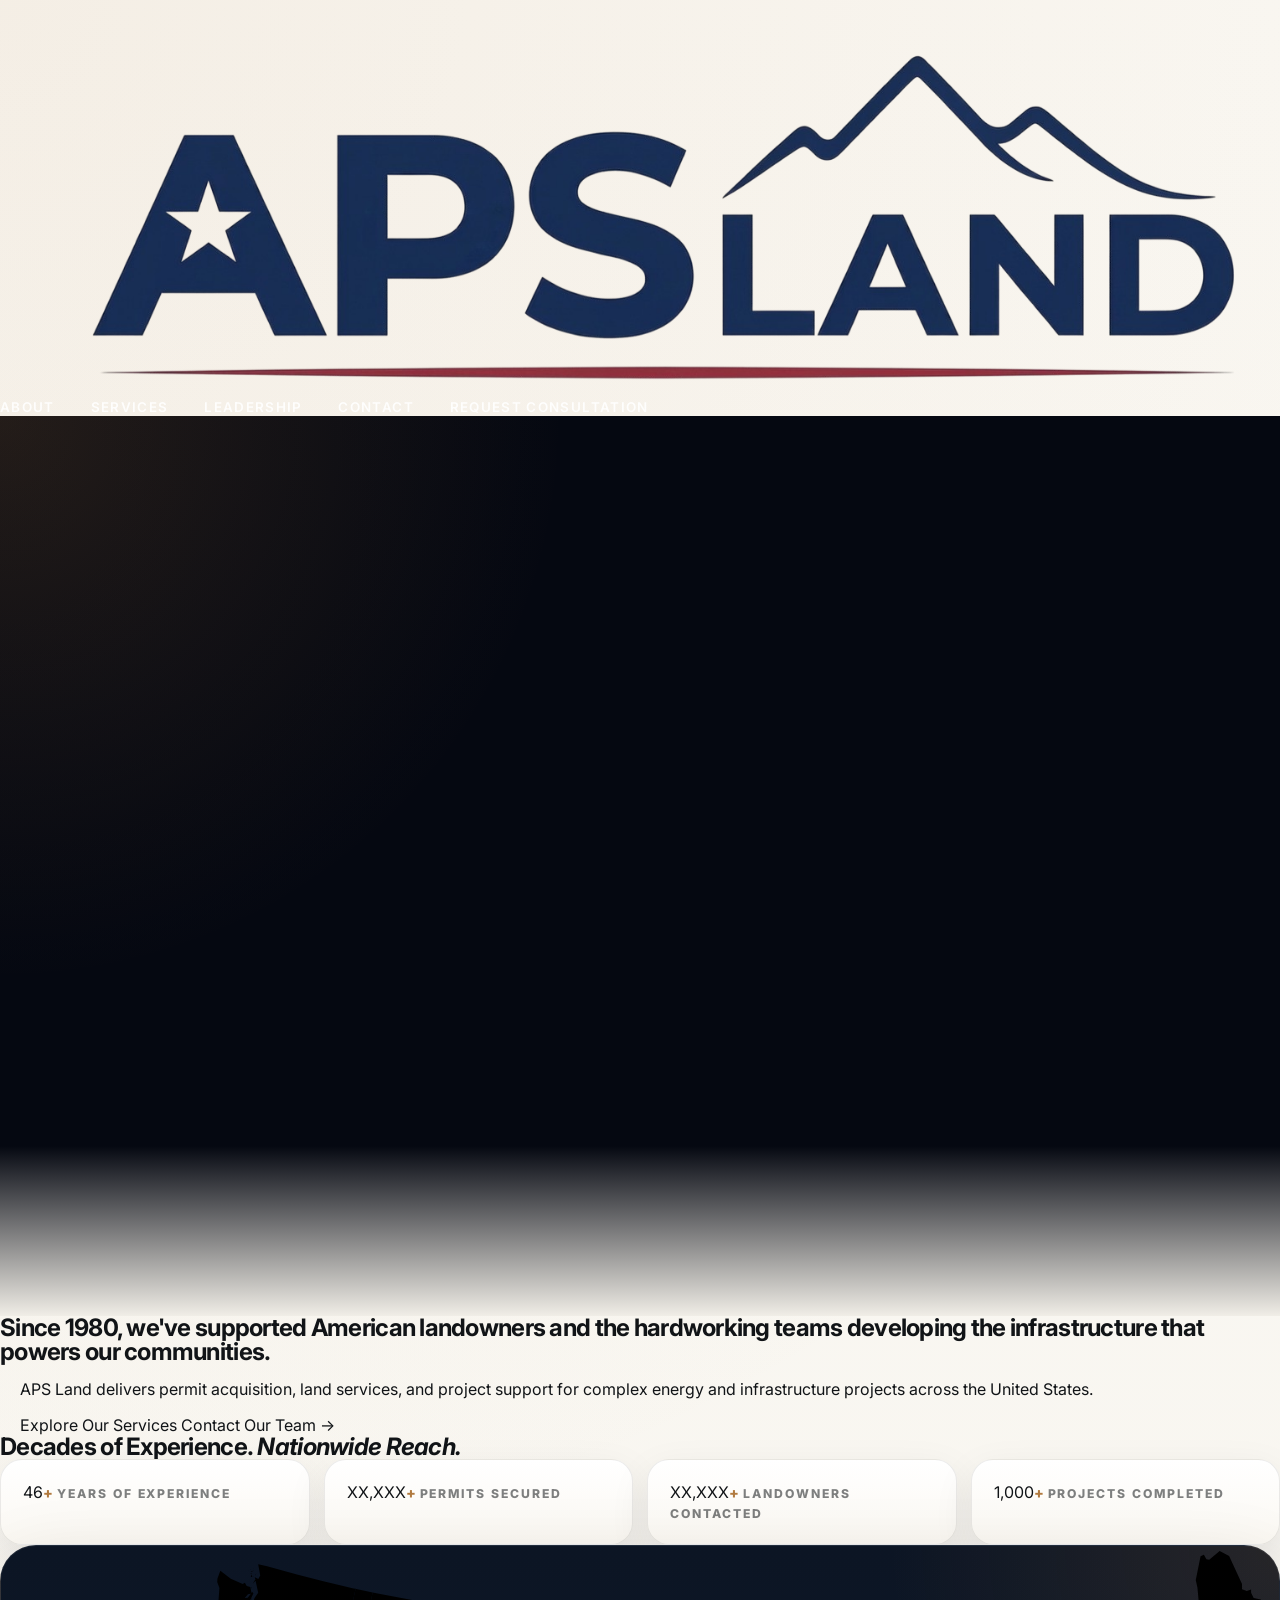
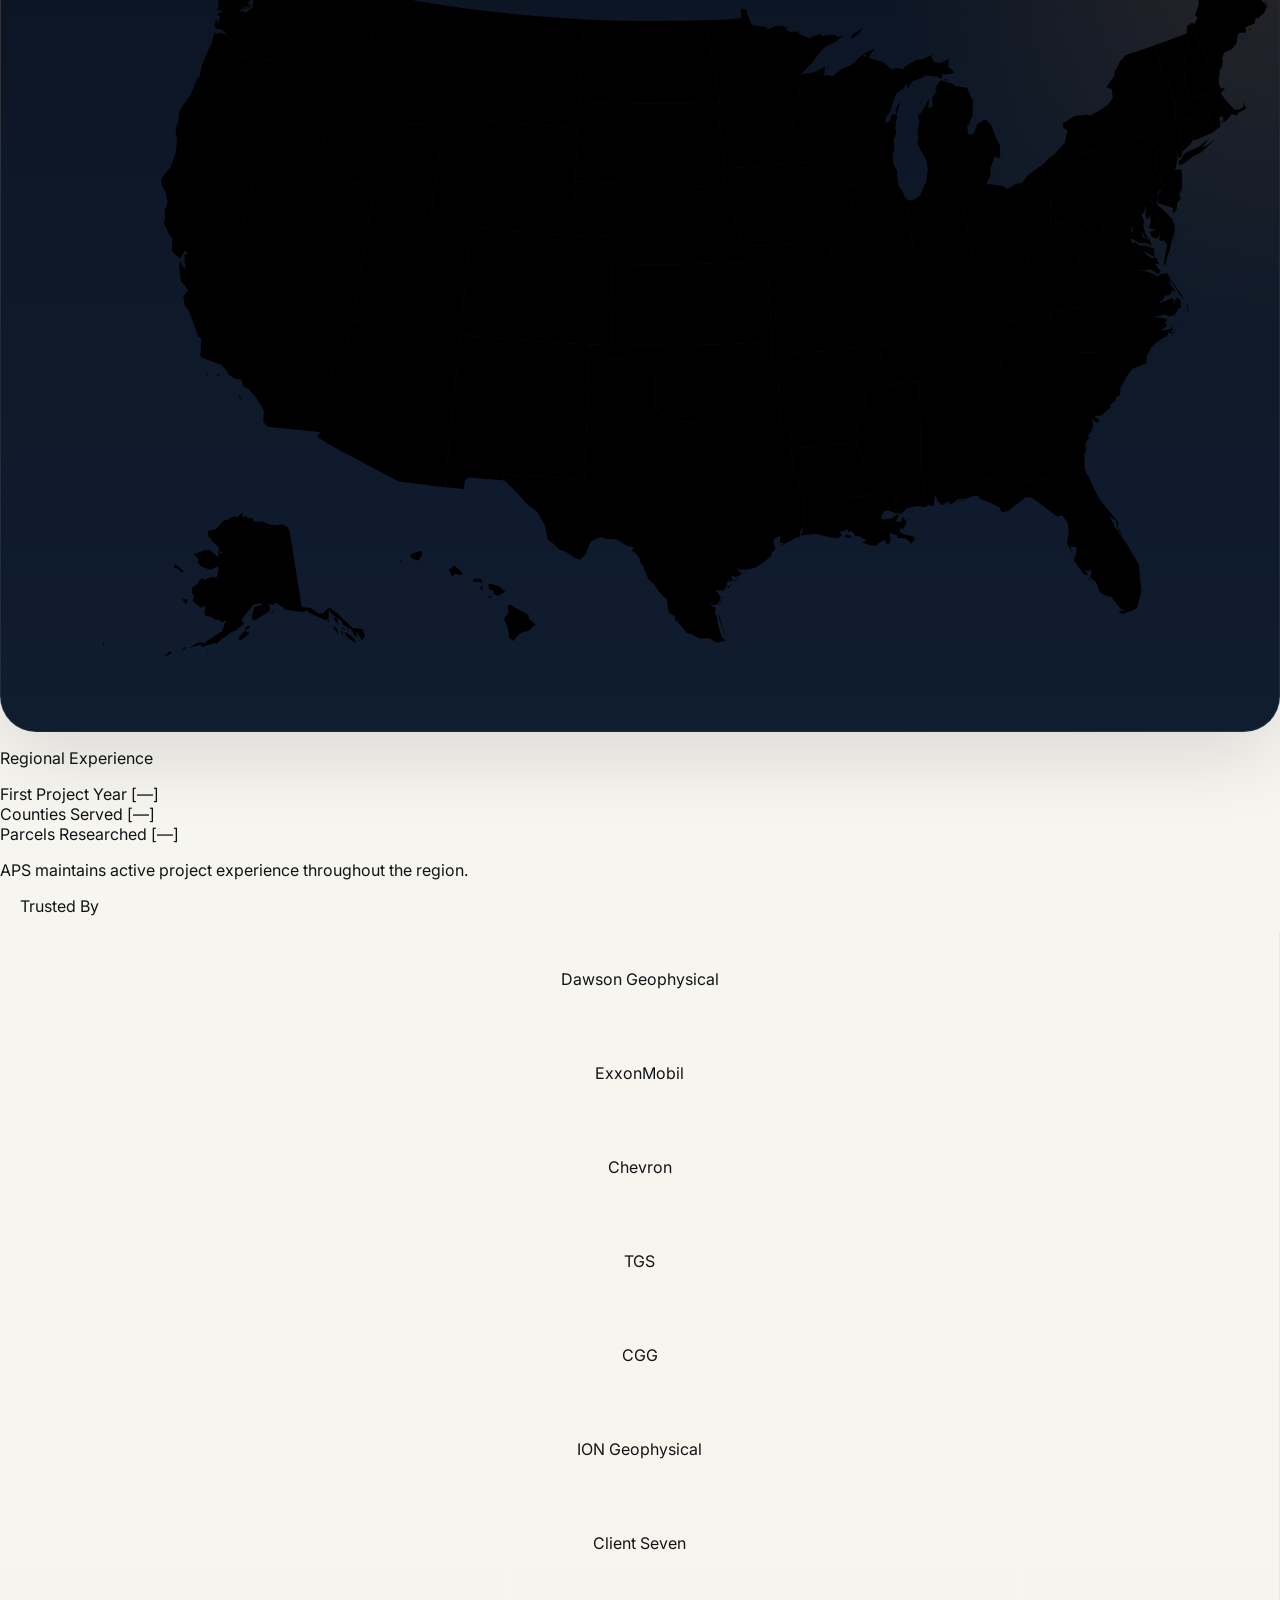
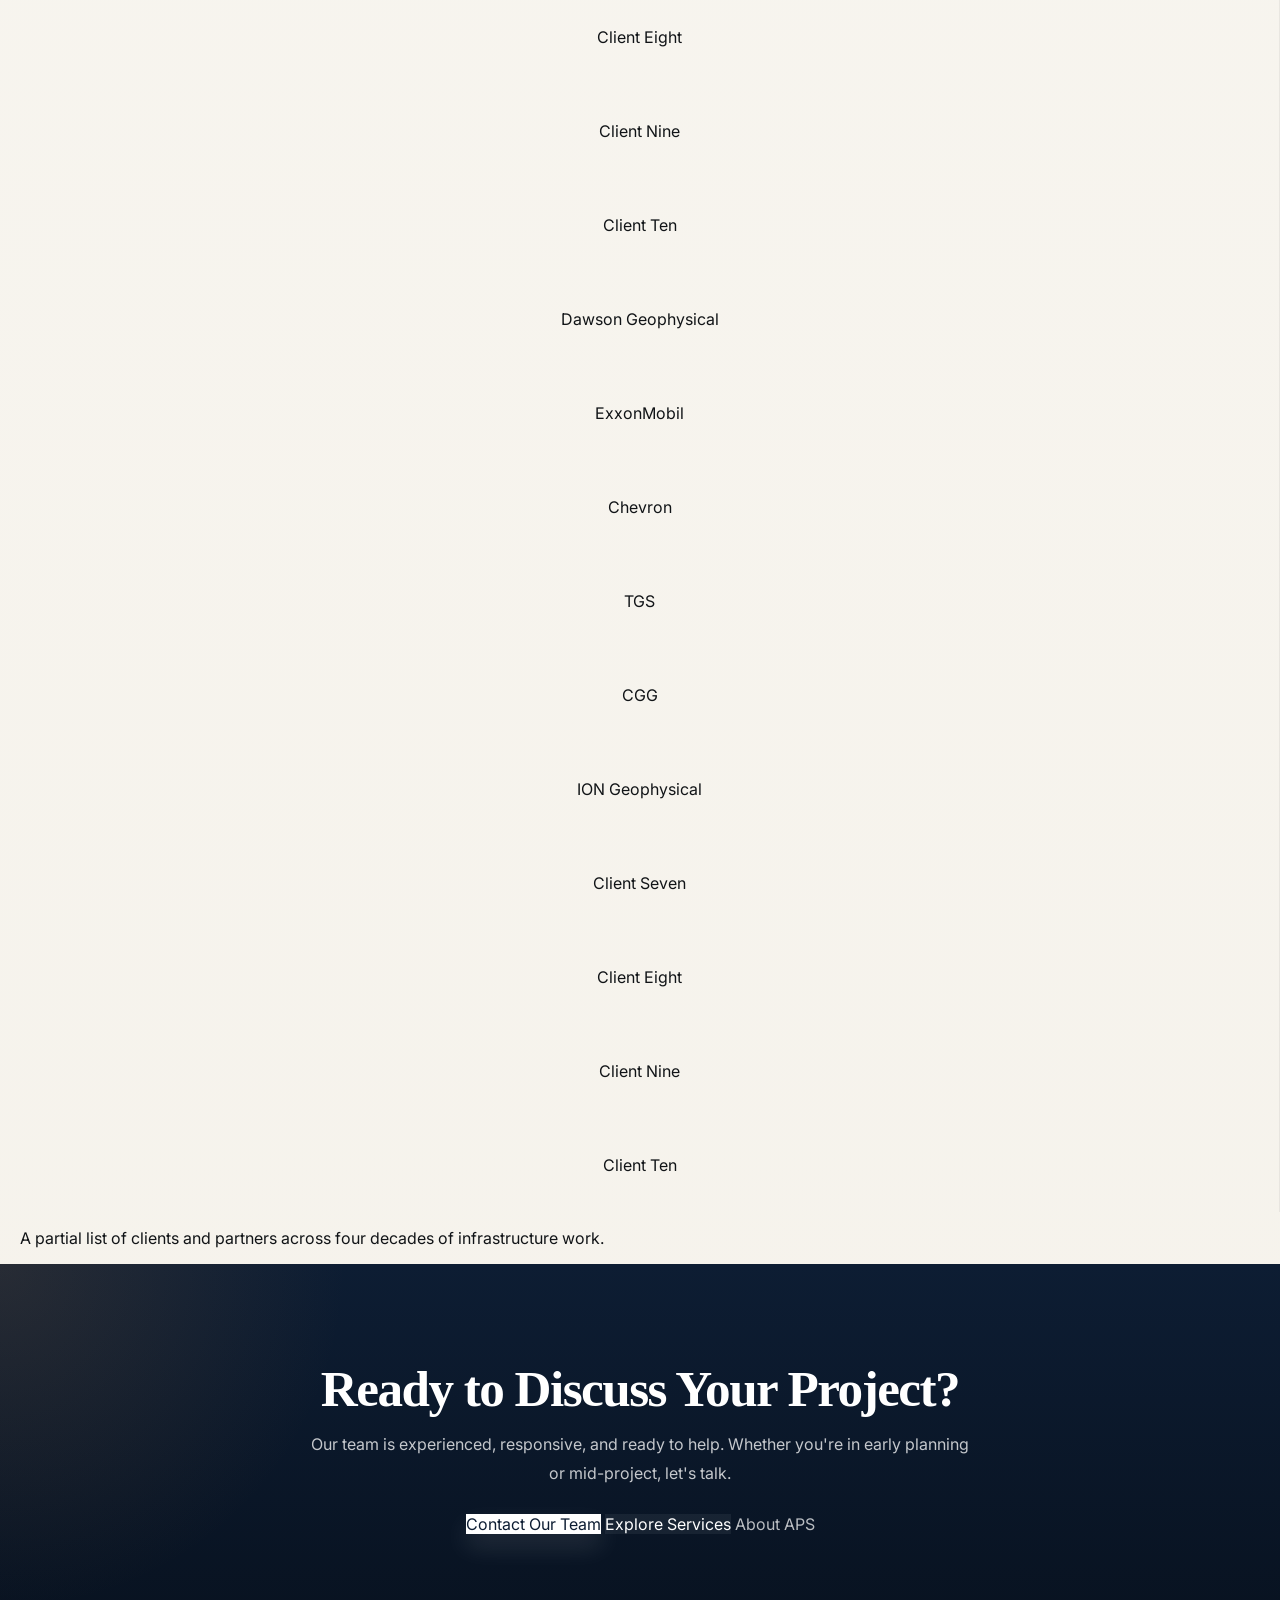
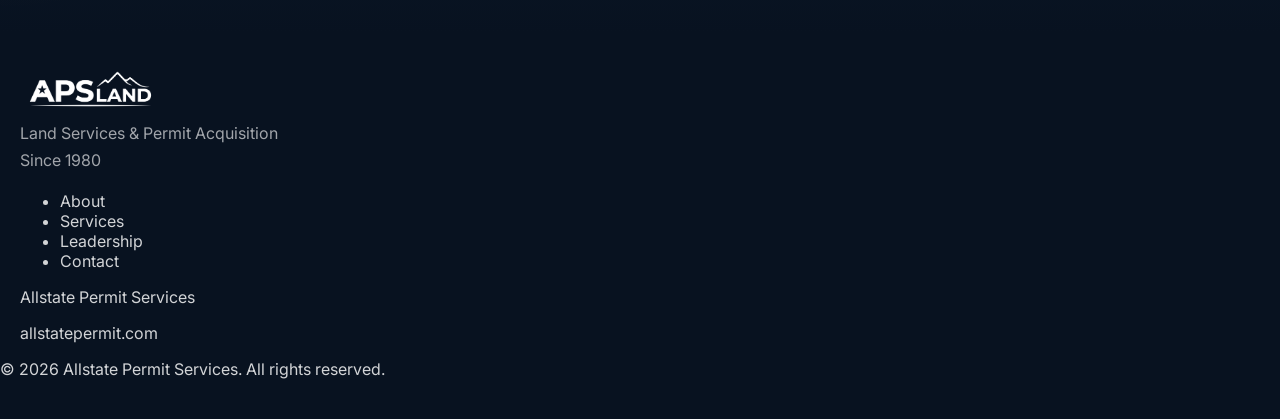
==== index.html @ 089f4cac "Create index.html" ====
<!DOCTYPE html>
<html lang="en">
<head>
  <meta charset="UTF-8" />
  <meta name="viewport" content="width=device-width, initial-scale=1.0" />
  <title>APS Land</title>
  <link rel="stylesheet" href="style.css" />
  <link rel="preconnect" href="https://fonts.googleapis.com" />
  <link rel="preconnect" href="https://fonts.gstatic.com" crossorigin />
  <link href="https://fonts.googleapis.com/css2?family=Inter:wght@300;400;500;600;700&family=Playfair+Display:wght@400;500;600&display=swap" rel="stylesheet" />
</head>
<body>

  <!-- ═══════════════════════════════════════
       NAV
  ════════════════════════════════════════ -->
  <header class="nav-wrap" id="site-nav">
    <nav class="nav-inner">
      <a href="index.html" class="nav-logo" aria-label="APS Home">
        <img src="logo.png" alt="Allstate Permit Services" class="logo-img" />
      </a>

      <ul class="nav-links" id="nav-links">
        <li><a href="about.html">About</a></li>
        <li><a href="services.html">Services</a></li>
        <li><a href="about.html#leadership">Leadership</a></li>
        <li><a href="#contact">Contact</a></li>
        <li class="nav-cta-item">
          <a href="#contact" class="btn-nav-cta">Request Consultation</a>
        </li>
      </ul>

      <button class="nav-toggle" id="nav-toggle" aria-label="Open menu" aria-expanded="false">
        <span></span><span></span><span></span>
      </button>
    </nav>
  </header>

  <!-- ═══════════════════════════════════════
       HERO — static image (swap src for video later)
  ════════════════════════════════════════ -->
  <section class="hero" aria-label="APS introduction">
  <div class="hero-top-fade" aria-hidden="true"></div>
  <div class="hero-bottom-fade" aria-hidden="true"></div>

  <video
    class="hero-video"
    autoplay
    muted
    loop
    playsinline
    preload="auto"
  >
    <source src="assets/hero_video.mp4" type="video/mp4">
  </video>
</section>

  <!-- ═══════════════════════════════════════
       MISSION STATEMENT — opening sentence
  ════════════════════════════════════════ -->
  <section class="mission" aria-labelledby="mission-heading">
  <div class="container-mission">
    <h2 class="mission-statement" id="mission-heading">
      Since 1980, we've supported American landowners and the hardworking teams developing the infrastructure that powers our communities.
    </h2>
  </div>
</section>

<section class="continuation" aria-labelledby="continuation-heading">
  <div class="container">

    <p class="continuation-text continuation-text--lead" id="continuation-heading">
      APS Land delivers permit acquisition, land services, and project support for complex energy and infrastructure projects across the United States.
    </p>

    <div class="services-grid">
      <!-- your 4 service cards exactly as they are now -->
    </div>

    <div class="continuation-actions continuation-actions--below">
      <a href="services.html" class="btn-continuation-primary">Explore Our Services</a>
      <a href="#contact" class="btn-continuation-ghost">Contact Our Team →</a>
    </div>

  </div>
</section>

  <!-- ═══════════════════════════════════════
     STATS + REACH MAP — full-bleed dark section
════════════════════════════════════════ -->
<section class="map-section" aria-label="APS scale and reach">
  <div class="map-section-inner">

    <header class="reach-header reach-header--top" aria-labelledby="reach-heading">
      <h2 class="reach-title" id="reach-heading">
        Decades of Experience.<em> Nationwide Reach.</em>
      </h2>
    </header>

    <div class="stats-row" aria-label="APS by the numbers">
      <div class="stats-grid">
        <div class="stat-card">
          <span class="stat-num">46<span class="stat-plus">+</span></span>
          <span class="stat-label">Years of Experience</span>
        </div>
        <div class="stat-card">
          <span class="stat-num">XX,XXX<span class="stat-plus">+</span></span>
          <span class="stat-label">Permits Secured</span>
        </div>
        <div class="stat-card">
          <span class="stat-num">XX,XXX<span class="stat-plus">+</span></span>
          <span class="stat-label">Landowners Contacted</span>
        </div>
        <div class="stat-card">
          <span class="stat-num">1,000<span class="stat-plus">+</span></span>
          <span class="stat-label">Projects Completed</span>
        </div>
      </div>
    </div>

    <div class="reach-body">
      <div class="map-stage">
        <svg
          id="aps-map"
          xmlns="http://www.w3.org/2000/svg"
          viewBox="30 18 960 590"
          preserveAspectRatio="xMidYMid meet"
          aria-hidden="true"
          >
            <path id="MA" data-name="Massachusetts" d="m 956.31178,153.05085 -0.29118,-0.19412 0,0.29119 0.29118,-0.0971 z m -2.91189,-2.6207 0.67944,-0.29119 0,-0.38825 -0.67944,0.67944 z m 12.03583,-7.57092 -0.0971,-1.35889 -0.19412,-0.7765 0.29119,2.13539 z m -42.41659,-9.9975 -0.67944,0.29119 -5.5326,1.65007 -1.94126,0.67944 -2.23245,0.67944 -0.7765,0.29119 0,0.29119 0.29118,5.04728 0.29119,4.65903 0.29119,4.27078 0.48532,0.29119 1.74714,-0.48532 7.86211,-2.32951 0.19412,0.48531 13.97709,-5.33847 0.0971,0.19413 1.26182,-0.48532 4.4649,-1.74713 4.27078,5.14434 0,0 0.58238,-0.48531 0.29119,-1.45595 -0.0971,2.32952 0,0 0.97063,0 0.29119,1.16475 0.87357,1.65008 0,0 4.56197,-5.5326 3.78546,1.26182 0.87357,-1.94126 6.21204,-3.30015 -2.62071,-5.14435 0.67945,3.30015 -3.20309,2.42658 -3.59133,0.29119 -7.18267,-7.66799 -3.20309,-4.85315 3.20309,-3.39721 -3.30015,-0.19413 -1.35888,-3.20308 -0.0971,-0.19413 -5.53259,6.01791 -12.22996,4.07666 -3.97959,1.26182 0,0 z" />
            <path id="MN" data-name="Minnesota" d="m 558.54712,73.847349 1.94126,6.891482 4.07665,24.848159 1.94126,9.90044 0.58238,8.73568 2.23246,5.24141 0.48531,4.4649 0.38825,1.45595 -0.0971,0.29119 -3.88252,6.40616 2.52364,4.27078 4.85315,34.16622 0.19413,4.4649 4.85315,-0.29119 19.12144,-1.06769 47.75505,-3.97959 4.7561,-0.48532 0,-0.48531 -1.35889,-7.47386 -5.92085,-3.00896 -4.65903,-4.85315 -7.37679,-4.46491 -2.32952,-0.19412 -3.59133,-2.71777 0.97063,-13.39471 -3.39721,-3.10602 1.16476,-5.43554 6.21204,-5.62966 -1.0677,-11.64757 2.23245,-2.52364 0,0 7.57093,-7.95918 8.63861,-11.065195 3.30015,-2.329514 5.82379,-2.814831 6.11497,-4.561967 -4.07665,0.776505 -2.42658,-1.844199 -9.31806,1.261821 -1.45594,-1.747136 -8.34743,3.397209 -6.69736,-2.814831 -1.84419,-2.232452 -5.33848,0.388253 -3.59133,-1.844199 1.16476,-1.358884 -4.56197,-1.455947 -4.07665,0 -6.50323,2.814831 -1.26182,-1.941263 -10.28869,-1.455947 -3.49427,-8.73568 -0.38826,-2.620705 -4.4649,-1.26182 0.38825,7.47386 -11.8417,0.873568 -14.65653,0.582379 -0.97063,0.09706 z" />
            <path id="MT" data-name="Montana" d="m 465.65771,72.973781 -32.12789,-2.135389 -23.39221,-2.232451 -23.29515,-2.717768 -14.46241,-1.941262 -23.10102,-3.591336 -11.55051,-1.941262 -25.81879,-4.950219 -2.71777,-0.582379 -4.17371,19.800877 1.8442,3.591335 1.45595,5.532598 -0.87357,0.776505 1.8442,5.047282 2.52364,2.135389 7.18267,12.035829 0.67944,2.03832 2.91189,-0.19412 -3.39721,15.91835 -1.35888,0.38825 -1.8442,5.33847 9.60925,0.67944 0.77651,4.46491 5.43553,13.29765 0.97063,0.7765 3.78546,7.76505 0.97063,-0.7765 8.05624,-0.0971 10.19163,1.0677 2.52364,-3.30015 3.00896,5.43553 0.58238,0.29119 0.0971,-0.58237 1.35888,-9.51219 33.19559,4.07665 26.49823,2.52364 13.97709,1.16476 24.94522,1.45595 1.26182,0.0971 0.29119,0 0.0971,-1.35888 0.29119,-6.69736 0.38825,-8.83274 0.0971,-2.23246 0.19413,-3.88252 1.55301,-30.47782 1.26182,-23.683401 0.0971,-3.882525 -1.8442,-0.09706 z" />
            <path id="ND" data-name="North Dakota" d="m 556.50879,73.847349 -29.31306,0.582379 -20.48032,-0.09706 -17.56842,-0.388253 -20.57738,-0.776505 -1.0677,-0.09706 -0.0971,3.882525 -1.26182,23.683405 -1.55301,30.47782 -0.19413,3.88252 3.78546,0.19413 42.80484,1.16476 39.50469,-0.29119 16.40367,-0.48532 3.30014,-0.19412 -0.38825,-1.45595 -0.48531,-4.4649 -2.23246,-5.24141 -0.58238,-8.73568 -1.94126,-9.90044 -4.07665,-24.848163 -1.94126,-6.891482 -2.03833,0 z" />
            <path id="HI" data-name="Hawaii" d="m 416.34965,514.99923 -3.00896,-2.23245 -2.6207,0.67944 0.58238,5.43553 -3.59134,4.46491 3.10602,7.08561 0.87357,7.27973 3.59133,2.32951 2.23246,-3.59133 3.97958,-2.91189 4.85316,-1.26183 5.33847,-4.56196 -5.24141,-4.46491 -0.0971,-2.71776 -9.9975,-5.5326 z m -17.66549,-7.86211 -1.45595,-1.26182 -1.35888,1.8442 2.81483,-0.58238 z m -7.27973,-4.17372 0.38825,-3.59133 -1.8442,-0.29119 1.45595,3.88252 z m 6.11497,-5.92085 -1.65007,0.77651 1.16476,3.6884 2.52364,0.19412 0.7765,3.20308 2.71777,1.16476 6.01791,-2.81483 -5.62966,-4.65903 -5.92085,-1.55301 z m -12.42408,-3.97959 -0.87356,2.62071 4.17371,-0.0971 3.88252,0.97063 -2.03832,-3.20309 -5.14435,-0.29119 z m -12.22995,-7.66798 -2.23245,-2.13539 -4.27078,3.30015 2.71777,5.04728 1.94126,-2.03833 5.5326,1.16476 -0.48532,-2.32952 -3.20308,-3.00895 z m -43.48428,-4.27078 0.58238,-1.35888 1.65007,-0.87357 -2.23245,2.23245 z m 15.43304,-8.83274 -6.79442,2.52364 -0.67944,1.8442 2.71777,1.94126 3.78546,0.97063 2.71776,-5.33847 -1.74713,-1.94126 z m -47.07561,-17.85962 0,-0.0971 -0.19413,0 0.19413,0.0971 z m -51.44346,-12.71527 0,0.19413 0.0971,0 -0.0971,-0.19413 z m -26.98355,-4.4649 0.0971,0.0971 0,0 -0.0971,-0.0971 z m -1.06769,-1.94126 0,0 0,0 0,0 z m -0.87357,-0.97063 -0.19412,0 0,0.0971 0.19412,-0.0971 z m 0.67944,0 -0.0971,0 0.0971,0 0,0 z m -0.0971,-0.0971 0,0 0,0.0971 0,-0.0971 z m -30.47782,-25.04228 -0.0971,-0.29119 0,0.0971 0.0971,0.19413 z m -66.48824,-21.25682 -0.29119,0.29118 0.19413,0.0971 0.0971,-0.38825 z m -70.370758,-49.01688 0,0 0,0 0,0 z m 2.426578,0.0971 -0.09706,0 0,0 0.09706,0 z m -0.485316,-0.0971 0,0 0,0 0,0 z m -41.445952,-18.1508 0.291189,-0.0971 0,-0.19412 -0.291189,0.29119 z" />
            <path id="ID" data-name="Idaho" d="m 309.0949,52.881715 -8.63862,-1.747136 -2.81483,-0.679442 -1.26182,-0.291189 -11.25932,50.666952 0.48532,4.17371 -0.38826,4.36784 0.19413,0.97063 0,0.0971 0.0971,1.84419 3.30015,3.59134 -4.75609,11.93876 -10.09457,13.20059 -0.29119,2.42658 2.62071,6.21204 -9.221,38.24287 -0.38825,2.03832 2.71776,0.58238 27.46887,5.43553 10.96813,2.03833 2.81483,0.48532 2.71777,0.48531 13.97709,2.23245 25.04228,3.78546 2.81483,0.38826 0.38825,-3.20309 0.87357,-6.3091 3.30015,-25.23641 1.74714,-12.52114 0.38825,-3.20309 -0.58238,-0.29119 -3.00896,-5.43553 -2.52364,3.30015 -10.19163,-1.0677 -8.05624,0.0971 -0.97063,0.7765 -3.78546,-7.76505 -0.97063,-0.7765 -5.43553,-13.29765 -0.77651,-4.46491 -9.60925,-0.67944 1.8442,-5.33847 1.35888,-0.38825 3.39721,-15.91835 -2.91189,0.19412 -0.67944,-2.03832 -7.18267,-12.035829 -2.52364,-2.135389 -1.8442,-5.047282 0.87357,-0.776505 -1.45595,-5.532598 -1.8442,-3.591335 4.17371,-19.800877 -0.0971,0 z" />
            <path id="WA" data-name="Washington" d="m 192.13384,77.050432 0.0971,-1.650073 -0.19412,0.09706 0.0971,1.55301 z m 20.67445,-8.832744 0.58237,-0.970631 -0.67944,-0.09706 0.0971,1.067694 z m -1.8442,-1.747136 0.58237,-1.941262 -0.58237,-0.194127 0,2.135389 z m 7.0856,-2.814831 -0.0971,-1.941262 -1.65007,2.523641 1.74713,-0.582379 z m 0.19413,-4.076651 0.29119,-1.941262 -0.19413,-0.485316 -0.0971,2.426578 z m 0.29119,-9.512185 -0.0971,-1.067695 -0.38826,-0.09706 0.48532,1.164758 z m 3.10602,-6.406166 -0.87357,-0.09706 -1.74713,2.717767 2.6207,-2.620704 z m -2.42658,-2.620705 0.48532,-0.388252 0.0971,-0.291189 -0.58238,0.679441 z m -0.48531,0.29119 -0.29119,-1.941263 -0.87357,1.650073 1.16476,0.29119 z m -0.48532,-2.717768 -0.87357,-0.388252 0.67944,0.970631 0.19413,-0.582379 z m 2.91189,1.650074 0,-1.261821 -0.29119,0.485316 0.29119,0.776505 z m 0.87357,-1.261821 -0.38825,-0.291189 -0.0971,0 0.48531,0.291189 z m -5.5326,-2.135389 -0.48531,-0.388252 -0.19413,-0.09706 0.67944,0.485315 z m 3.59134,-0.388252 -2.6207,0.679442 0.67944,0.194126 1.94126,-0.873568 z m -2.13539,-0.194126 -0.48531,-0.582379 -0.0971,0.09706 0.58238,0.485316 z m 2.03833,-1.164758 -0.38826,0 0.48532,0.194126 -0.0971,-0.194126 z m -19.02438,49.793381 3.49428,3.785461 -0.58238,7.279734 0.67944,1.8442 5.24141,2.81483 14.75359,1.35888 0.58238,1.74714 6.98855,0.0971 6.60029,0.87357 10.774,-1.16476 5.33848,0.87357 1.45594,-0.67944 27.27474,6.21204 1.8442,0.38825 -0.19413,-0.97063 0.38826,-4.36784 -0.48532,-4.17371 11.25932,-50.666952 -1.55301,-0.29119 -22.71277,-5.338471 -19.80087,-5.047282 -22.42159,-6.21204 -6.69735,-1.650073 1.55301,8.444491 -1.45595,2.717768 -2.6207,-1.358884 2.52364,11.744637 -2.71777,3.882525 -1.26182,3.591336 0,3.688398 -5.72672,3.979588 -2.42658,-1.55301 -2.32952,1.164758 4.27078,-5.532598 -1.06769,3.785462 2.42658,-2.620705 1.94126,0.388253 -0.58238,-4.853156 1.26182,0.194126 2.6207,-5.823787 -0.87356,-0.873568 -3.39721,4.36784 -2.23246,0.09706 2.42658,-2.717767 2.71777,-0.679442 -0.97063,-4.950219 -2.71777,-0.679442 -1.35888,-2.329515 -1.65008,0.873568 -8.9298,-3.882524 -7.86211,-6.114977 -2.13539,5.92085 -0.19413,2.523641 1.65007,4.464904 -1.06769,14.462405 -0.77651,2.232452 4.36784,0.388252 -4.36784,3.10602 2.32952,1.164757 -1.8442,6.21204 -0.87357,-4.853156 -1.65007,5.629661 2.23245,2.717767 2.42658,-0.194126 2.91189,1.747136 1.45595,2.814831 1.74713,0 0,0 z" />
            <path id="AZ" data-name="Arizona" d="m 372.18593,309.90486 -32.71027,-4.07665 -17.56843,-2.52365 -25.04228,-3.97958 -2.52364,-0.38826 0,0.19413 -4.27078,18.83025 -2.23245,-0.0971 -3.39721,-3.00895 -4.27078,3.59133 -0.0971,15.43304 -1.55301,3.30014 0,0.29119 0,0.0971 -0.19413,2.42657 3.39721,9.12394 3.00896,4.07665 -5.43554,3.20308 -2.13539,3.97959 -3.49427,8.54155 -1.74713,0.38826 -0.0971,7.0856 3.00896,2.23246 -1.55301,4.27077 -3.49427,0.19413 0,0 -2.03833,3.78546 6.98855,4.36784 13.20058,7.3768 40.76651,21.64507 34.55447,4.27078 0.38825,0 2.71777,-28.63362 0.67944,-7.08561 7.27974,-75.12685 0.38825,-3.49427 -2.52364,-0.29119 z" />
            <path id="CA" data-name="California" d="m 206.01387,363.77489 0.38825,2.13539 0,0.38825 -0.38825,-2.52364 z m -14.26828,-8.34743 0.67944,1.45595 0.38825,-0.0971 -1.06769,-1.35888 z m 16.98604,-0.29119 0.29119,2.52364 1.74714,1.26182 -2.03833,-3.78546 z m -11.74463,-13.78296 -1.0677,-0.29119 0.87357,0.38825 0.19413,-0.0971 z m -10.77401,-2.9119 -2.6207,1.55301 0.67944,0.67945 1.94126,-2.23246 z m -5.04728,-1.8442 -0.19413,0.77651 0.87357,0.19413 -0.67944,-0.97064 z m 8.54155,1.94127 4.27078,2.42658 0.77651,-0.67945 -5.04729,-1.74713 z m -33.09852,-85.51261 -0.0971,0.0971 0.0971,-0.0971 0,0 z m 10.38575,0.48531 -0.0971,-0.29119 0,0.38826 0.0971,-0.0971 z m 56.00542,-73.6709 -3.78546,-0.97064 -41.54301,-11.45344 -15.43304,-4.65903 0,0.38825 -0.87357,9.60925 -4.07665,11.35638 -6.79442,8.44449 -0.19412,4.27078 3.30014,5.92085 1.65008,7.76505 -2.32952,6.3091 0.38825,6.30911 -1.16475,2.6207 3.97958,8.63862 2.52364,3.30015 -0.19412,9.41512 6.01791,5.72672 3.49427,-5.82378 3.78547,3.00895 1.45594,-1.35888 -5.24141,0.97063 -0.0971,4.95022 1.0677,6.21204 -2.9119,-2.81483 -1.65007,-3.78546 -0.48532,5.2414 1.35889,10.38576 5.43553,6.69735 -3.59133,4.65903 0.58237,5.92085 3.88253,6.01792 6.79442,18.63612 2.13539,1.16475 -0.67945,12.9094 1.0677,1.55301 14.55947,5.24141 4.4649,4.75609 1.55301,3.10602 4.27078,2.42658 4.65903,0.87357 1.94126,5.33847 3.88252,1.8442 5.82379,6.89148 5.43554,9.02687 -0.38826,8.34743 3.00896,3.97958 39.69882,3.88253 0,0 3.49427,-0.19413 1.55301,-4.27077 -3.00896,-2.23246 0.0971,-7.0856 1.74713,-0.38826 3.49427,-8.54155 2.13539,-3.97959 5.43554,-3.20308 -3.00896,-4.07665 -3.39721,-9.12394 0.19413,-2.42657 0,-0.0971 -2.52364,-3.39721 -7.76505,-10.38575 -15.04479,-21.15976 -20.96563,-30.08957 -11.8417,-16.40366 -11.45345,-16.50074 13.20058,-56.00542 0.87357,-3.68839 z" />
            <path id="CO" data-name="Colorado" d="m 489.6323,255.54951 0.38826,-19.02437 -4.65903,-0.19413 -23.6834,-0.87357 -2.32952,-0.0971 -1.94126,-0.0971 -28.82775,-1.8442 -19.2185,-1.55301 -23.97459,-2.32952 -2.32951,-0.29119 -0.29119,2.52365 -5.24141,50.56988 -1.8442,17.66549 -0.7765,7.66799 -0.19413,2.52364 3.00896,0.29119 48.91981,4.27077 21.54801,1.35889 21.45095,0.97063 3.10602,0.0971 1.94126,0.0971 4.07665,0.0971 1.94127,0.0971 6.11497,0.19413 1.55301,0 0,-1.94127 1.0677,-51.34639 0.0971,-5.72672 0,-1.8442 0.0971,-1.26182 z" />
            <path id="NV" data-name="Nevada" d="m 294.82662,295.8307 10.09457,-62.79983 5.14434,-31.44846 0.58238,-3.10601 -2.81483,-0.48532 -10.96813,-2.03833 -27.46887,-5.43553 -2.71776,-0.58238 -2.71777,-0.58238 -13.6859,-3.00895 -24.55697,-5.82379 -2.71777,-0.67944 -0.87357,3.68839 -13.20058,56.00542 11.45345,16.50074 11.8417,16.40366 20.96563,30.08957 15.04479,21.15976 7.76505,10.38575 2.52364,3.39721 0,-0.29119 1.55301,-3.30014 0.0971,-15.43304 4.27078,-3.59133 3.39721,3.00895 2.23245,0.0971 4.27078,-18.83025 0,-0.19413 0.48531,-3.10602 z" />
            <path id="NM" data-name="New Mexico" d="m 472.45213,324.75551 0.0971,-2.52364 0.0971,-2.52364 0.0971,-2.52364 -3.10602,-0.0971 -21.45095,-0.97063 -21.54801,-1.35889 -48.91981,-4.27077 -3.00896,-0.29119 -0.38825,3.49427 -7.27974,75.12685 -0.67944,7.08561 -2.71777,28.63362 0.38826,0.0971 13.39471,1.26183 1.26182,-6.79442 2.42658,-1.94127 27.17767,2.42658 0.19413,0 -2.42658,-4.75609 12.32701,0.87357 30.76901,1.74713 19.2185,0.87357 3.30015,-91.0452 0.67944,0.0971 0.0971,-2.62071 z" />
            <path id="OR" data-name="Oregon" d="m 162.2384,162.75717 15.43304,4.65903 41.54301,11.45344 3.78546,0.97064 2.71777,0.67944 24.55697,5.82379 13.6859,3.00895 2.71777,0.58238 0.38825,-2.03832 9.221,-38.24287 -2.62071,-6.21204 0.29119,-2.42658 10.09457,-13.20059 4.75609,-11.93876 -3.30015,-3.59134 -0.0971,-1.84419 0,-0.0971 -1.8442,-0.38825 -27.27474,-6.21204 -1.45594,0.67944 -5.33848,-0.87357 -10.774,1.16476 -6.60029,-0.87357 -6.98855,-0.0971 -0.58238,-1.74714 -14.75359,-1.35888 -5.24141,-2.81483 -0.67944,-1.8442 0.58238,-7.279734 -3.49428,-3.785461 -0.29118,0.09706 -0.67945,0.485315 -4.85315,-2.523641 -2.9119,0.873568 -1.94126,-0.970631 -2.03832,8.347429 -1.35889,2.329514 -6.01791,14.656531 -1.74714,8.05624 -1.06769,0.0971 -5.62966,13.39471 -3.78546,5.72672 -1.35889,0.97063 -3.49427,6.79442 -0.67944,7.18267 -2.13539,6.40617 1.26182,5.82378 0,0.0971 z m 35.5251,-79.688825 -0.29119,-0.873568 -0.0971,0.679442 0.38825,0.194126 z" />
            <path id="UT" data-name="Utah" d="m 352.38505,204.97962 -25.04228,-3.78546 -13.97709,-2.23245 -2.71777,-0.48531 -0.58238,3.10601 -5.14434,31.44846 -10.09457,62.79983 -0.48531,3.10602 2.52364,0.38826 25.04228,3.97958 17.56843,2.52365 32.71027,4.07665 2.52364,0.29119 0.19413,-2.52364 0.7765,-7.66799 1.8442,-17.66549 5.24141,-50.56988 0.29119,-2.52365 -1.94126,-0.19412 -24.7511,-3.00896 -3.78546,-0.48531 2.42658,-18.92731 0.19412,-1.26182 -2.81483,-0.38826 z" />
            <path id="WY" data-name="Wyoming" d="m 461.38694,192.16729 0.7765,-15.14184 0.97063,-20.38326 0.0971,-2.52364 -1.26182,-0.0971 -24.94522,-1.45595 -13.97709,-1.16476 -26.49823,-2.52364 -33.19559,-4.07665 -1.35888,9.51219 -0.0971,0.58237 -0.38825,3.20309 -1.74714,12.52114 -3.30015,25.23641 -0.87357,6.3091 -0.38825,3.20309 -0.19412,1.26182 -2.42658,18.92731 3.78546,0.48531 24.7511,3.00896 1.94126,0.19412 2.32951,0.29119 23.97459,2.32952 19.2185,1.55301 28.82775,1.8442 1.94126,0.0971 0.0971,-2.52364 0.48532,-10.19163 0.87357,-17.76255 0.38825,-7.57092 0.0971,-2.52364 0.0971,-2.62071 z" />
            <path id="AR" data-name="Arkansas" d="m 690.4559,328.05566 -10.48282,1.55301 4.27078,-6.79442 -1.8442,-3.78546 -36.98105,3.59134 -31.25432,2.52364 -4.56197,0.29119 0.58238,2.71776 3.78546,19.60675 0.0971,4.36784 1.0677,26.40117 0.0971,4.36784 0.29119,0.0971 1.45595,1.55301 5.82378,-0.19413 0.58238,8.54155 0.19413,2.42658 3.00896,-0.29119 9.22099,-0.67944 36.5928,-3.39721 0.19412,0 -0.0971,-2.13539 0.97063,-0.67944 -1.74713,-3.30014 3.6884,-15.5301 -1.45595,-1.74714 5.5326,-6.11498 -0.38826,-5.2414 4.07665,-6.79442 0,-0.0971 -0.19412,-0.19412 3.49427,-3.20309 -0.97063,-3.88252 2.71777,-4.27078 -0.58238,-3.97959 2.91189,-5.62966 0,-0.0971 -0.0971,0 z" />
            <path id="IA" data-name="Iowa" d="m 661.53109,197.69989 -5.33847,-2.81483 -2.9119,-3.97959 -0.97063,-5.72672 0.77651,-2.62071 -2.81483,-3.39721 0,0 -4.7561,0.48532 -47.75505,3.97959 -19.12144,1.06769 -4.85315,0.29119 -2.03833,0.0971 1.65008,10.77401 -1.35889,5.14435 2.13539,3.20308 0,0.67944 0.67944,0.0971 3.10602,9.12394 3.00896,4.75609 0.19413,5.43554 3.30014,4.56196 -0.58238,1.94126 3.00896,12.22996 0,0.29119 0,0 19.89794,-0.58238 21.25682,-1.8442 20.86857,-2.62071 4.7561,4.17372 0.19412,0.19412 0.87357,-0.38825 -0.67944,-3.78546 3.59133,-2.23245 1.45595,-9.90044 -1.45595,-0.67944 0.87357,-5.04728 4.36784,-0.87357 4.85316,-3.49427 2.13539,-6.11498 0.0971,-3.10602 -3.88252,-3.6884 -1.16476,-2.32951 -3.6884,-2.32952 0.19413,-0.48531 0.0971,-0.48532 z" />
            <path id="KS" data-name="Kansas" d="m 608.92288,312.71969 -2.42658,-41.0577 -4.36784,-2.52364 -0.38825,-1.94127 -3.49428,-3.10602 3.39721,-4.17371 -1.35888,-2.42658 -2.52364,0.0971 -2.32952,-1.65008 -0.97063,-0.7765 -3.30014,0.19412 -35.81629,1.35889 -16.40367,0.38825 -32.61321,0 -13.10352,-0.19413 -3.6884,-0.0971 0,1.8442 -0.0971,5.72672 -1.0677,51.34639 0,1.94127 4.17372,0.0971 22.51864,0.29119 52.70528,-0.77651 37.56342,-1.74713 3.6884,-0.29119 -0.0971,-2.52364 z" />
            <path id="MO" data-name="Missouri" d="m 653.66898,242.44599 -4.7561,-4.17372 -20.86857,2.62071 -21.25682,1.8442 -19.89794,0.58238 0,0 -0.0971,0.58238 2.42657,4.65903 2.23246,1.553 2.6207,4.65903 0.38825,0.38826 0.97063,0.7765 2.32952,1.65008 2.52364,-0.0971 1.35888,2.42658 -3.39721,4.17371 3.49428,3.10602 0.38825,1.94127 4.36784,2.52364 2.42658,41.0577 0.0971,2.52364 0.19413,2.52364 0.0971,2.52364 0.19413,2.6207 0.0971,2.52365 4.56197,-0.29119 31.25432,-2.52364 36.98105,-3.59134 1.8442,3.78546 -4.27078,6.79442 10.48282,-1.55301 0.0971,0 0,-0.7765 0.19413,-4.46491 1.94126,-2.42658 -0.58238,-2.71776 -0.0971,-0.0971 -0.0971,-0.0971 0.38825,-1.26182 0.58238,0.19413 0.29119,0.7765 -0.0971,0.29119 0,0.0971 0,0.77651 0.38826,0.0971 0.7765,-0.97063 0,-0.0971 0.0971,-0.29119 2.52364,-1.55301 0.38826,-0.19413 0.87357,-7.95917 -0.19413,-0.38826 -0.29119,-0.0971 -6.89148,-5.62966 1.06769,-2.03833 -1.94126,-5.53259 -3.49427,-2.71777 -6.60029,-2.9119 -4.17372,-3.3972 0.48532,-6.98855 1.26182,-6.50323 -6.98855,0.38825 -2.13539,-2.23245 -0.97063,-4.4649 -11.06519,-9.31806 -3.10602,-8.63862 0.7765,-4.27078 0,0 -0.19412,-0.19412 z" />
            <path id="NE" data-name="Nebraska" d="m 572.33008,204.68843 -3.00895,-3.00895 -10.57988,-3.10602 -3.39721,-0.0971 -5.14435,1.45594 -6.11498,-3.88252 -19.12143,0.19412 -27.85712,-0.29119 -32.90439,-1.06769 -2.9119,-0.0971 -0.0971,2.52364 -0.38825,7.57092 -0.87357,17.76255 -0.48532,10.19163 -0.0971,2.52364 2.32952,0.0971 23.6834,0.87357 4.65903,0.19413 -0.38826,19.02437 -0.0971,1.26182 3.6884,0.0971 13.10352,0.19413 32.61321,0 16.40367,-0.38825 35.81629,-1.35889 3.30014,-0.19412 -0.38825,-0.38826 -2.6207,-4.65903 -2.23246,-1.553 -2.42657,-4.65903 0.0971,-0.58238 0,-0.29119 -3.00896,-12.22996 0.58238,-1.94126 -3.30014,-4.56196 -0.19413,-5.43554 -3.00896,-4.75609 -3.10602,-9.12394 -0.67944,-0.0971 -1.8442,-0.19413 z" />
            <path id="OK" data-name="Oklahoma" d="m 609.50526,322.91131 -0.19413,-2.6207 -0.0971,-2.52364 -0.19413,-2.52364 -3.6884,0.29119 -37.56342,1.74713 -52.70528,0.77651 -22.51864,-0.29119 -4.17372,-0.0971 -1.55301,0 -6.11497,-0.19413 -1.94127,-0.0971 -4.07665,-0.0971 -1.94126,-0.0971 -0.0971,2.52364 -0.0971,2.52364 -0.0971,2.52364 -0.0971,2.62071 0.58238,0 23.48927,0.58238 24.84816,0.29119 0.29119,33.19558 1.74714,5.82379 3.88252,3.6884 4.17372,0.19413 0.87356,-1.74714 5.72673,5.24141 7.47386,0.7765 1.35888,1.55301 2.71777,-1.26182 6.79442,3.20309 0,1.84419 2.52364,-0.0971 2.6207,-2.23245 4.85316,3.10602 4.56197,1.65007 3.10601,-4.27077 9.90044,4.65902 3.6884,-3.00895 3.00896,-1.16476 2.42658,0.58238 9.12393,-2.6207 4.85316,2.03832 4.36784,2.81483 3.78546,0.67944 0.0971,0 -0.0971,-4.36784 -1.0677,-26.40117 -0.0971,-4.36784 -3.78546,-19.60675 -0.58238,-2.71776 -0.0971,-2.52365 z" />
            <path id="SD" data-name="South Dakota" d="m 566.89455,135.57949 -16.40367,0.48532 -39.50469,0.29119 -42.80484,-1.16476 -3.78546,-0.19413 -0.0971,2.23246 -0.38825,8.83274 -0.29119,6.69736 -0.0971,1.35888 -0.29119,0 -0.0971,2.52364 -0.97063,20.38326 -0.7765,15.14184 -0.0971,2.62071 2.9119,0.0971 32.90439,1.06769 27.85712,0.29119 19.12143,-0.19412 6.11498,3.88252 5.14435,-1.45594 3.39721,0.0971 10.57988,3.10602 3.00895,3.00895 1.8442,0.19413 0,-0.67944 -2.13539,-3.20308 1.35889,-5.14435 -1.65008,-10.77401 2.03833,-0.0971 -0.19413,-4.4649 -4.85315,-34.16622 -2.52364,-4.27078 3.88252,-6.40616 0.0971,-0.29119 -3.30014,0.19412 z" />
            <path id="LA" data-name="Louisiana" d="m 688.99995,469.2825 -1.26182,0.29119 -0.58238,0.58238 1.8442,-0.87357 z m 4.07665,0 -0.67944,-0.29119 -0.19412,0.29119 0.87356,0 z m 2.32952,-0.77651 -0.67944,0 -0.38826,0.48532 1.0677,-0.48532 z m -1.16476,-0.67944 -0.19413,-0.29119 -0.0971,0.29119 0.29119,0 z m 7.76505,-5.14434 -0.29119,0.19412 0.48532,0 -0.19413,-0.19412 z m 13.58884,-5.72673 0.58238,-0.7765 -0.67945,0.87357 0.0971,-0.0971 z m 1.94126,-2.52364 -0.19413,0.0971 0,0.0971 0.19413,-0.19413 z m -49.89044,8.54156 1.45594,-1.8442 -3.97959,-1.0677 -1.74713,1.45595 4.27078,1.45595 z m 40.28119,-8.44449 -0.38825,-0.38826 -0.0971,0.19413 0.48532,0.19413 z m 1.06769,-1.74714 -0.97063,-0.29119 0.29119,0.97063 0.67944,-0.67944 z m 7.95918,-1.65007 0,-0.29119 0,0.0971 0,0.19413 z m 1.94126,-1.26182 -0.0971,-0.0971 0.0971,0.19413 0,-0.0971 z m -0.7765,-0.19413 -0.19413,-0.0971 -0.0971,0.29119 0.29119,-0.19413 z m -6.79442,-0.29119 0.87357,-0.29119 0,-0.29119 -0.87357,0.58238 z m 0.48532,-0.48532 0.48531,-0.48531 -0.0971,-0.0971 -0.38825,0.58237 z m -3.39721,-3.59133 -0.19413,0.19413 0.0971,0 0.0971,-0.19413 z m -35.8163,-54.35535 -0.19412,0 -36.5928,3.39721 -9.22099,0.67944 -3.00896,0.29119 0.0971,2.32952 1.94126,18.73318 3.20309,4.4649 0.0971,2.62071 3.10602,5.43553 2.52364,7.95918 -0.87357,4.4649 -0.67944,11.0652 -1.45594,3.59133 0.19412,0 0.29119,2.52364 -1.65007,2.32952 12.03582,-1.35889 9.41513,2.62071 6.69735,0.87357 3.39721,-2.42658 -1.8442,-2.42658 6.21204,-1.94126 -0.19412,2.13539 3.20308,-0.77651 2.6207,4.07665 2.23245,-0.7765 5.82379,3.97959 -3.59133,1.26182 8.25036,2.42657 3.10602,0 1.8442,-2.23245 3.97959,-2.13539 2.81483,4.07666 1.94126,-3.6884 -0.58238,-5.82379 5.24141,2.03833 0.58238,1.74713 6.21204,0.77651 3.10602,2.52364 -0.38825,2.03832 4.36784,-4.07665 -1.65008,-2.13539 -7.27973,-1.8442 -2.71777,-1.55301 -0.0971,-2.91189 3.00896,0.38825 2.32951,-4.75609 -3.00896,-4.17371 -1.65007,3.97958 -3.78546,-0.67944 2.6207,-4.27078 -1.74713,-0.48531 -4.27078,3.00896 -6.11498,0.38825 -1.74713,-1.35889 2.81483,-4.95021 3.30014,-0.0971 5.62967,1.8442 4.07665,0.38825 0,0 -2.23245,-2.81483 -4.27078,-8.34742 1.16476,-4.65903 -33.48678,3.68839 1.26182,-1.26182 -1.35888,-3.49427 2.03832,-3.00896 1.16476,-7.57092 7.3768,-12.6182 -3.59134,-4.36784 0.19413,-3.20309 -2.23246,-5.24141 0,-0.67944 z" />
            <path id="TX" data-name="Texas" d="m 573.98015,536.93549 -4.65902,-17.56842 0,3.30015 4.65902,14.26827 z m -1.06769,-30.86607 -3.30015,6.21204 -0.38825,2.03833 3.6884,-8.25037 z m 2.6207,-4.56196 3.10602,-4.07666 -2.23245,1.35889 -0.87357,2.71777 z m 10.96814,-9.90044 -7.27974,3.78546 2.03833,-0.38825 5.24141,-3.39721 z m 0.97063,-1.35889 2.03832,-1.65007 -0.7765,0.19413 -1.26182,1.45594 z m -115.11686,-162.87191 -0.67944,-0.0971 -3.30015,91.0452 -19.2185,-0.87357 -30.76901,-1.74713 -12.32701,-0.87357 2.42658,4.75609 0.0971,0.0971 10.48282,10.48281 6.01791,7.08561 7.95917,5.92085 5.62967,10.28869 2.13538,10.77401 4.56197,3.00895 3.59134,3.97959 5.14434,1.8442 7.47386,4.75609 3.39721,1.26183 4.65903,-4.65903 1.45595,-4.95022 2.42658,-4.7561 7.57092,-3.00895 2.91189,1.45594 8.44449,0.67945 7.66799,4.75609 5.24141,0.97063 -1.45595,2.71777 3.00896,1.94126 2.81483,3.39721 0.58238,3.59133 1.8442,2.42658 4.27077,10.28869 4.27078,3.59134 3.30015,5.43553 4.17371,4.27078 1.8442,0.58238 1.55301,11.06519 4.56197,2.52365 0.19412,3.49427 1.16476,-0.29119 7.95918,9.70631 3.97959,0.87357 5.04728,3.00896 7.76505,0 5.62966,3.10601 6.69735,-1.45594 -3.00895,-2.81483 -2.71777,-8.1533 -1.06769,-7.08561 -1.55301,-2.32952 0.67944,-4.75609 -2.03833,-0.19413 -2.71777,-4.4649 3.10602,3.30015 3.59134,-1.26182 1.94126,-5.14435 -3.88252,-5.24141 5.82378,0.67944 2.71777,-4.17371 -0.38825,-1.45595 2.42658,-3.20308 -0.58238,2.81483 2.71777,-2.13539 -1.0677,-3.78546 3.49427,1.8442 4.46491,-2.52364 -4.36784,-4.56197 2.71776,1.0677 5.04729,0.29119 6.60029,-1.45595 7.3768,-4.95022 4.4649,-3.6884 0.67944,-2.71777 2.71777,-2.81483 -1.45595,-4.65903 0.29119,-2.91189 4.85316,-2.13539 -0.38826,5.14435 2.9119,0 -3.20308,2.71776 12.90939,-6.79441 2.13539,-0.0971 1.35888,-6.21204 0.38826,0 1.45594,-3.59133 0.67944,-11.0652 0.87357,-4.4649 -2.52364,-7.95918 -3.10602,-5.43553 -0.0971,-2.62071 -3.20309,-4.4649 -1.94126,-18.73318 -0.0971,-2.32952 -0.19413,-2.42658 -0.58238,-8.54155 -5.82378,0.19413 -1.45595,-1.55301 -0.29119,-0.0971 -0.0971,0 -3.78546,-0.67944 -4.36784,-2.81483 -4.85316,-2.03832 -9.12393,2.6207 -2.42658,-0.58238 -3.00896,1.16476 -3.6884,3.00895 -9.90044,-4.65902 -3.10601,4.27077 -4.56197,-1.65007 -4.85316,-3.10602 -2.6207,2.23245 -2.52364,0.0971 0,-1.84419 -6.79442,-3.20309 -2.71777,1.26182 -1.35888,-1.55301 -7.47386,-0.7765 -5.72673,-5.24141 -0.87356,1.74714 -4.17372,-0.19413 -3.88252,-3.6884 -1.74714,-5.82379 -0.29119,-33.19558 -24.84816,-0.29119 -23.48927,-0.58238 -0.58238,0 z" />
            <path id="CT" data-name="Connecticut" d="m 936.99622,143.34454 -13.97709,5.33847 -0.19412,-0.48531 -7.86211,2.32951 -1.74714,0.48532 0.19413,0.97063 3.68839,14.26828 1.16476,1.45595 -2.52364,3.10602 1.74714,1.65007 0,0 5.62966,-5.43554 3.00895,-4.17371 0.58238,1.16476 14.17122,-6.30911 0.29119,-0.29118 -0.0971,-2.32952 -0.58237,-2.03833 -3.00896,-8.44449 -0.38825,-1.06769 -0.0971,-0.19413 z" />
            <path id="NH" data-name="New Hampshire" d="m 923.8927,75.982738 -1.26182,1.55301 -1.45594,-0.29119 -0.77651,6.406166 0,0.09706 2.32952,8.735681 -0.19413,1.747136 -4.17372,5.532598 1.0677,5.047281 0,6.30911 -0.77651,5.82378 4.36784,15.91836 0,0 0,0 3.97959,-1.26182 12.22996,-4.07666 5.53259,-6.01791 0,0 0,-1.55301 0.29119,-2.52364 -0.67944,0.29119 -0.0971,-0.58238 -6.11498,-7.47386 -0.19413,-0.67944 -14.07415,-33.001465 0,0 z" />
            <path id="RI" data-name="Rhode Island" d="m 946.50841,152.08022 -0.0971,-2.03832 -0.29119,0.7765 0.38825,1.26182 z m 1.94126,-1.55301 -1.26182,-2.42657 -0.0971,2.52364 1.35888,-0.0971 z m -0.58238,-3.00895 0.67944,1.74713 0.87357,1.55301 0.58238,-1.16475 -0.87357,-1.65008 -0.29119,-1.16475 -0.97063,0 0,0.67944 z m -10.774,-3.97959 0.38825,1.06769 3.00896,8.44449 0.58237,2.03833 0.0971,2.32952 0.19412,-0.29119 4.65903,-3.6884 -0.87356,-6.60029 1.94126,-0.38826 0,0 -4.27078,-5.14434 -4.4649,1.74713 -1.26182,0.48532 z" />
            <path id="VT" data-name="Vermont" d="m 923.01913,132.86173 -4.36784,-15.91836 0.77651,-5.82378 0,-6.30911 -1.0677,-5.047278 4.17372,-5.532598 0.19413,-1.747136 -2.32952,-8.735681 -1.26182,0.485316 -5.33847,1.941262 -5.24141,2.038326 -12.03583,4.36784 -0.67944,0.194126 4.36784,10.191633 1.45595,9.60924 5.14434,8.05624 4.85316,15.91835 0.19413,-0.0971 0.7765,-0.29119 2.23245,-0.67944 1.94126,-0.67944 5.5326,-1.65007 0.67944,-0.29119 0,0 z" />
            <path id="AL" data-name="Alabama" d="m 718.31301,344.84758 0.38826,0.77651 1.35888,0.87356 0.58238,39.79588 0.19413,21.8392 4.95021,29.89545 0.38826,-0.0971 4.36784,0.87357 1.16475,-8.63862 1.94127,4.85316 3.30014,3.00896 6.30911,-3.6884 -0.67945,-0.58238 0.19413,0.0971 -4.36784,-9.9975 41.93127,-6.79442 2.81483,-0.48531 0,-0.0971 -2.62071,-4.95022 -0.19412,-7.0856 -2.13539,-3.88253 1.06769,-7.57092 1.74714,-1.94126 -7.18267,-12.81234 -13.00646,-39.60175 -0.0971,-0.19413 -2.9119,0.48532 -15.5301,2.52364 -7.76504,0.97063 -16.30661,2.23245 0.0971,0.19413 z" />
            <path id="FL" data-name="Florida" d="m 854.6867,535.28542 -0.19413,0 0.0971,0.0971 0.0971,-0.0971 z m -0.87357,-0.0971 0,0.0971 0.0971,0 -0.0971,-0.0971 z m 0.19413,-0.0971 0,-0.0971 0,0.0971 0,0 z m -13.20059,1.45594 0,0 0,0.0971 0,-0.0971 z m -0.19412,0.0971 0,-0.0971 0,0.0971 0,0 z m 0.0971,-0.0971 0,0 0,0 0,0 z m -0.97063,0.0971 -0.0971,0 0,0.0971 0.0971,-0.0971 z m 27.56592,-6.11498 -0.0971,0 0.0971,0.19412 0,-0.19412 z m 2.62071,-0.67944 0,-0.19413 -0.19413,0.29119 0.19413,-0.0971 z m -0.97063,-0.19413 -0.38826,-0.38825 -0.0971,0.0971 0.48532,0.29119 z m -0.29119,0.77651 -1.16476,-1.45595 0.67944,1.26182 0.48532,0.19413 z m 9.22099,-5.72673 0,0.38825 0.19413,-0.19412 -0.19413,-0.19413 z m 1.35889,-0.97063 0.29119,-0.48532 -0.38826,0.38826 0.0971,0.0971 z m 0.29119,-0.97063 -0.0971,0 0,0.0971 0.0971,-0.0971 z m -1.74714,-0.29119 -0.0971,-0.0971 0.0971,0.0971 0,0 z m 0.87357,-1.45595 -0.0971,-0.0971 0,0.19413 0.0971,-0.0971 z m -2.62071,-0.0971 -0.0971,-0.0971 0.0971,0.0971 0,0 z m 3.30015,-2.23245 -0.19413,0.0971 0.29119,0.0971 -0.0971,-0.19412 z m 0.38825,0 -0.19412,-0.19413 0.0971,0.29119 0.0971,-0.0971 z m -0.67944,-0.19413 -0.0971,-0.0971 0,0.19412 0.0971,-0.0971 z m 3.59134,-0.67944 0,-0.0971 -0.19413,0.38825 0.19413,-0.29119 z m -4.07665,0.38825 -0.19413,0 0.19413,0.0971 0,-0.0971 z m 2.03832,-1.16476 -0.29119,0 -0.0971,0.0971 0.38825,-0.0971 z m 0.77651,-0.48531 0,0 -0.0971,0 0.0971,0 z m -8.15331,0.38825 0,-0.19412 -0.0971,0.19412 0.0971,0 z m 0.87357,-0.29119 -0.29119,0 0.29119,0.58238 0,-0.58238 z m -2.32951,0.0971 0,-0.58238 -0.48532,0.0971 0.48532,0.48532 z m -1.35889,-0.97064 0.48532,0.48532 0,-0.19413 -0.48532,-0.29119 z m 14.26828,0.58238 -1.74713,0.77651 0.58237,0.0971 1.16476,-0.87357 z m -13.58883,-0.87356 -0.58238,0 0,0.19412 0.58238,-0.19412 z m 15.33597,-4.85316 0.0971,-0.48532 0.0971,-1.26182 -0.19412,1.74714 z m 0.0971,-5.43554 -0.38825,-0.97063 -0.19413,0.38826 0.58238,0.58237 z m -22.42158,2.42658 -0.19413,0.29119 0.48532,0.0971 -0.29119,-0.38825 z m -1.8442,-0.87357 -0.87357,0.29119 0.67945,0.0971 0.19412,-0.38826 z m -1.94126,0.19413 0,-0.29119 -0.0971,0.0971 0.0971,0.19413 z m -2.03833,-0.0971 -0.58238,0.38825 0.77651,0.38825 -0.19413,-0.7765 z m 2.71777,0.0971 -0.0971,-0.29119 -0.48532,-0.0971 0.58238,0.38825 z m -12.71527,-9.51219 -0.58238,0.29119 1.16476,0.38826 -0.58238,-0.67945 z m -2.32951,-3.10602 -0.77651,-1.16475 0.29119,0.87357 0.48532,0.29118 z m 3.00895,1.94127 -1.35888,-3.10602 -0.97063,-0.29119 2.32951,3.39721 z m -3.88252,-3.88253 -0.29119,-0.7765 -0.19413,-0.48532 0.48532,1.26182 z m -8.05624,-10.774 -1.74714,-1.26182 0.67945,0.67944 1.06769,0.58238 z m 43.6784,-6.50323 -7.0856,-11.8417 -0.38826,0 7.47386,11.8417 z m -49.01687,-18.92731 -0.29119,-0.0971 0.29119,0.19412 0,-0.0971 z m -0.58238,-0.67944 -0.0971,0.0971 0.0971,0.0971 0,-0.19412 z m -0.67944,-0.97063 0,-0.0971 -0.0971,0.0971 0.0971,0 z m 0.38825,-0.38826 0.29119,0.19413 0,-0.19413 -0.29119,0 z m 0.58238,-0.38825 -0.38825,0.0971 0.0971,0 0.29119,-0.0971 z m -0.67944,-0.0971 -0.29119,-0.29119 0.0971,0.0971 0.19413,0.19413 z m -0.67944,-1.0677 -0.19413,0 0.29119,0.0971 -0.0971,-0.0971 z m 0.67944,-1.16475 -0.38826,0 -0.0971,0.0971 0.48532,-0.0971 z m 0.38825,0.19412 -0.48532,-0.48531 0.19413,0.0971 0.29119,0.38825 z m -3.6884,-4.17371 -0.19413,-0.0971 0,0.0971 0.19413,0 z m -4.17371,0 -0.29119,-0.38825 0.0971,0.48531 0.19413,-0.0971 z m -35.33098,-3.20309 2.91189,-2.23245 -3.20308,2.13539 0.29119,0.0971 z m 5.82379,-4.65902 0.29119,-0.29119 -1.16476,0.48531 0.87357,-0.19412 z m -36.88399,-6.50323 -10.57988,3.39721 5.82379,-1.65008 4.75609,-1.74713 z m 26.30411,-16.50073 -2.81483,0.48531 -41.93127,6.79442 4.36784,9.9975 0.29119,0.0971 -1.06769,3.97959 3.10602,-1.35888 3.3972,-3.00896 5.82379,-0.19412 6.69736,-2.42658 4.56196,0.67944 -1.06769,1.65007 8.34743,2.81483 7.18267,3.49428 1.65007,3.88252 5.33847,-1.16476 12.61821,-10.28869 4.65903,0.19413 19.02437,14.36534 3.88252,-0.77651 4.07666,5.43554 0.7765,8.63862 -1.26182,5.43553 0.58238,2.71777 3.39721,6.79442 -1.55301,-5.33847 4.36784,-0.0971 0.38825,3.88253 -2.32951,6.01791 8.05624,11.0652 3.00895,0.0971 -2.52364,-3.39721 3.10602,0.38825 1.8442,-1.16475 -0.7765,6.21204 4.17371,3.30014 2.81483,7.57093 3.78546,2.32951 4.85316,1.26182 6.69735,8.54156 3.49428,1.84419 -4.65903,0.29119 2.13538,2.42658 7.66799,-2.52364 3.78546,-2.13539 3.49427,-12.22995 -1.74713,-19.02437 -0.38825,-1.94127 -9.31806,-15.53009 -7.95918,-11.25933 -4.4649,-9.22099 3.78546,3.20308 0.7765,-0.58238 1.65008,8.05624 4.27077,6.11498 -4.17371,-8.1533 0.19413,-3.88253 -12.52115,-15.23891 -3.00895,-4.75609 -3.97959,-8.05624 -2.71777,-6.79442 -2.13539,-2.42658 -0.48531,-3.10602 -0.0971,-0.0971 -6.69735,-0.38825 -2.62071,2.03832 -1.45594,7.47386 -1.35889,-3.49427 -45.81379,5.72672 -3.30014,-5.14434 0.0971,-0.0971 z" />
            <path id="GA" data-name="Georgia" d="m 845.85395,396.09691 -0.0971,-2.9119 -0.67944,2.52364 0.7765,0.38826 z m 1.0677,-4.46491 -0.38825,-2.23245 -0.29119,1.35889 0.67944,0.87356 z m -45.42554,-61.14976 -1.26182,0.29119 -3.6884,0.7765 -13.58884,2.81483 -1.26182,0.29119 -1.35888,0.19413 -7.57093,1.45595 -2.03832,0.38825 -8.25037,1.55301 -1.74713,0.19412 0.0971,0.19413 13.00646,39.60175 7.18267,12.81234 -1.74714,1.94126 -1.06769,7.57092 2.13539,3.88253 0.19412,7.0856 2.62071,4.95022 0,0.0971 -0.0971,0.0971 3.30014,5.14434 45.81379,-5.72672 1.35889,3.49427 1.45594,-7.47386 2.62071,-2.03832 6.69735,0.38825 0,0 -0.58237,-10.48282 1.26182,-2.23245 -0.67945,-4.17371 1.35889,-3.97959 2.03832,-2.23245 -1.45594,-1.35889 3.39721,-4.17371 -0.0971,0 -5.82378,-5.43554 -7.95918,-11.35638 -4.36784,-2.03833 -18.73318,-15.72422 -4.56197,-5.82379 -8.83274,-3.6884 -0.48532,-1.94126 2.71777,-5.33847 0,0 z" />
            <path id="MS" data-name="Mississippi" d="m 716.76,442.78427 -0.48531,0.0971 0,0.0971 0.48531,-0.19412 z m 9.02687,-1.16476 -1.35888,0 1.26182,0.0971 0.0971,-0.0971 z m -11.25932,0.97063 -0.38825,0.38825 0.0971,0.0971 0.29119,-0.48532 z m 9.12394,-0.7765 -3.6884,0 3.49427,0.0971 0.19413,-0.0971 z m -40.47533,-92.50116 0,0.0971 -4.07665,6.79442 0.38826,5.2414 -5.5326,6.11498 1.45595,1.74714 -3.6884,15.5301 1.74713,3.30014 -0.97063,0.67944 0.0971,2.13539 0,0.67944 2.23246,5.24141 -0.19413,3.20309 3.59134,4.36784 -7.3768,12.6182 -1.16476,7.57092 -2.03832,3.00896 1.35888,3.49427 -1.26182,1.26182 33.48678,-3.68839 -1.16476,4.65903 4.27078,8.34742 2.23245,2.81483 0,-0.0971 3.59133,-4.07665 7.57093,-1.65007 6.98854,0.7765 1.06769,-1.35888 0,-0.0971 -4.95021,-29.89545 -0.19413,-21.8392 -0.58238,-39.79588 -1.35888,-0.87356 -0.38826,-0.77651 -0.19412,0 -4.85316,0.67944 -8.54155,1.16476 -19.41263,2.42658 -2.13539,0.19412 z" />
            <path id="SC" data-name="South Carolina" d="m 801.49611,330.48224 0,0 -2.71777,5.33847 0.48532,1.94126 8.83274,3.6884 4.56197,5.82379 18.73318,15.72422 4.36784,2.03833 7.95918,11.35638 5.82378,5.43554 0,0 0.97063,-4.4649 -1.55301,-4.27078 4.17372,3.10602 2.32951,-1.8442 -3.97959,-3.30015 4.85316,-0.29119 7.57092,-6.40616 -0.87356,-1.65008 4.65903,-3.59133 -0.48532,-1.74714 3.39721,-2.13539 0.19413,-4.95022 5.33847,-9.90043 3.59133,-4.56197 0.38826,-0.19413 -21.64508,-13.6859 -8.05624,1.55301 -10.96813,-0.38825 -5.43554,-2.81483 -32.22495,10.19163 -0.29119,0 z" />
            <path id="IL" data-name="Illinois" d="m 661.43403,198.18521 -0.19413,0.48531 3.6884,2.32952 1.16476,2.32951 3.88252,3.6884 -0.0971,3.10602 -2.13539,6.11498 -4.85316,3.49427 -4.36784,0.87357 -0.87357,5.04728 1.45595,0.67944 -1.45595,9.90044 -3.59133,2.23245 0.67944,3.78546 -0.87357,0.38825 0,0 -0.7765,4.27078 3.10602,8.63862 11.06519,9.31806 0.97063,4.4649 2.13539,2.23245 6.98855,-0.38825 -1.26182,6.50323 -0.48532,6.98855 4.17372,3.3972 6.60029,2.9119 3.49427,2.71777 1.94126,5.53259 -1.06769,2.03833 6.89148,5.62966 0.29119,0.0971 -0.58238,-0.58238 1.94126,-4.56196 7.47386,2.03832 1.8442,-2.13539 -1.45594,-4.27077 6.11497,-3.59134 -1.65007,-2.32951 1.45595,-3.30015 0,-0.29119 -0.38826,-0.0971 0.0971,-8.63862 2.13539,-1.55301 3.68839,-8.63862 -0.7765,-3.78546 -2.42658,-4.56196 1.35888,-5.14435 -6.79441,-47.85212 -0.97064,-1.06769 -2.52364,-5.72673 -2.03832,-2.13539 -0.87357,-5.62966 0,-0.19412 -13.10352,1.8442 -7.86211,0.97063 -21.15976,2.42658 0,0 z" />
            <path id="IN" data-name="Indiana" d="m 750.34384,200.22353 -14.85065,2.62071 -3.39721,0.67944 -12.03583,1.94126 -2.52364,2.03833 -3.78546,1.74713 -1.45595,-0.0971 -1.74714,-0.87357 -0.58237,-0.58238 6.79441,47.85212 -1.35888,5.14435 2.42658,4.56196 0.7765,3.78546 -3.68839,8.63862 -2.13539,1.55301 -0.0971,8.63862 0.38826,0.0971 0.38825,-0.0971 1.45595,-2.71777 3.59133,0 4.36784,-1.45595 5.43554,2.03833 0.58237,-2.23245 3.10602,-2.32952 4.65903,0.67945 2.52365,-4.95022 6.89148,0.58237 -0.0971,-2.81483 6.11498,-8.05623 -0.97063,-3.6884 4.27078,-0.0971 5.2414,-4.17371 -1.26182,-4.75609 0.19413,-0.19413 -0.19413,-1.65007 -5.82378,-34.36035 -2.62071,-14.65653 -0.29119,-1.55301 -0.29119,-1.26182 z" />
            <path id="KY" data-name="Kentucky" d="m 693.17367,317.18459 -0.29119,-0.7765 -0.58238,-0.19413 -0.38825,1.26182 0.0971,0.0971 1.06769,-0.0971 0.0971,-0.29119 z m 66.39117,-63.47928 -0.19413,0.19413 1.26182,4.75609 -5.2414,4.17371 -4.27078,0.0971 0.97063,3.6884 -6.11498,8.05623 0.0971,2.81483 -6.89148,-0.58237 -2.52365,4.95022 -4.65903,-0.67945 -3.10602,2.32952 -0.58237,2.23245 -5.43554,-2.03833 -4.36784,1.45595 -3.59133,0 -1.45595,2.71777 -0.38825,0.0971 0,0.29119 -1.45595,3.30015 1.65007,2.32951 -6.11497,3.59134 1.45594,4.27077 -1.8442,2.13539 -7.47386,-2.03832 -1.94126,4.56196 0.58238,0.58238 0.19413,0.38826 -0.87357,7.95917 -0.38826,0.19413 -2.52364,1.55301 -0.0971,0.29119 2.81483,-0.38826 19.60675,-2.6207 -0.97063,-3.88252 3.30015,-0.0971 39.50469,-5.24141 27.76005,-4.65903 0.38825,-0.29119 0.67944,-0.7765 7.27974,-3.88252 5.62966,-7.3768 0.7765,-2.52364 3.6884,-2.9119 4.65903,-5.92085 0.67944,-0.97063 -0.29119,-0.0971 -2.42657,0 -3.10602,-1.74714 -5.5326,-6.69735 -1.94126,-6.79442 0,-0.19413 -0.19413,-0.19412 -4.07665,-2.32952 -1.8442,-3.10602 -3.6884,3.59134 -2.32951,0.58238 -2.9119,-1.16476 -2.52364,1.94126 -5.24141,-2.32951 -1.35888,0.58237 -4.95022,-4.27077 -2.52364,-1.26182 -4.75609,0.58238 -0.77651,0.7765 z" />
            <path id="NC" data-name="North Carolina" d="m 890.2118,332.22937 -1.06769,1.0677 0.19412,0.19413 0.87357,-1.26183 z m 0.7765,-5.62966 -0.48531,0.77651 0.19413,0.7765 0.29118,-1.55301 z m 5.82379,-9.02687 -1.45594,0.97063 -0.77651,1.16476 2.23245,-2.13539 z m 12.52114,-6.11497 -0.58237,-0.38826 -1.26182,-0.0971 1.84419,0.48532 z m -2.6207,-0.58238 -0.87357,0 -1.45594,0.7765 2.32951,-0.7765 z m 3.00896,1.06769 2.81483,-6.98854 -1.94126,2.91189 -0.87357,4.07665 z m 4.17371,-9.22099 1.26182,-1.8442 -0.67944,0 -0.58238,1.8442 z m 8.1533,-7.57093 -2.13539,-10.774 1.8442,5.62966 0.29119,5.14434 z m -11.8417,-24.55697 -0.19412,0.0971 -0.29119,0.0971 0,0 0.0971,0 5.33847,9.02687 4.17372,4.17371 -9.12394,-13.39471 0,0 z m -1.74713,0.58238 -0.77651,0.19413 0,0 0.19413,0.0971 1.65007,0 -0.19413,-0.58238 0,0 -0.29118,0.0971 -0.29119,0 0,0 0,0.19412 -0.19413,0.0971 -0.0971,-0.0971 0,0 z m -89.78339,22.13039 -0.48532,1.45595 0.0971,4.17371 -1.0677,-0.0971 -2.52364,5.14435 -2.81483,0.29119 -5.24141,5.14434 -2.32951,-0.87357 -3.00896,4.46491 -7.95917,7.18267 -3.88253,0.97063 -4.07665,3.78546 -0.19413,2.52364 -3.59133,1.94126 0.0971,4.27078 0,0.97063 1.26182,-0.29119 13.58884,-2.81483 3.6884,-0.7765 1.26182,-0.29119 0.29119,0 32.22495,-10.19163 5.43554,2.81483 10.96813,0.38825 8.05624,-1.55301 21.64508,13.6859 0.38825,-0.29119 9.9975,-4.07665 0.0971,-5.33847 3.59134,-6.50323 3.88252,-3.6884 8.05624,-5.33847 1.0677,-1.94126 2.13538,0.97063 0.97064,-6.40616 -1.16476,2.23245 -4.07665,1.35888 -3.88253,0.0971 4.7561,-3.49427 -1.45595,-1.55301 1.65007,-3.49427 -9.12393,-1.45595 -0.38825,-0.48531 7.76505,-1.45595 2.52364,1.26182 3.20308,-0.29119 2.6207,-1.94126 1.94127,-3.78546 1.74713,-0.48532 -0.29119,-5.33847 -2.23245,-2.13539 -2.23245,2.03833 0.48531,5.14434 -1.65007,-6.3091 -1.26182,-0.29119 -9.60925,3.97959 4.27078,-4.17372 0.19413,-1.65007 4.4649,-1.06769 1.26182,-3.30015 3.00896,1.74714 -3.20309,-4.7561 -2.23245,-1.94126 0,0 -38.82525,11.0652 -24.75109,6.3091 -25.04229,4.65903 -0.0971,-0.19413 z" />
            <path id="OH" data-name="Ohio" d="m 818.19096,206.6297 -2.42657,-10.48282 -0.48532,-2.13539 -2.71777,-11.93876 -3.49427,2.23245 -7.47386,5.72672 -4.85315,5.92085 -3.78547,0.58238 -6.98854,3.97959 -3.88253,-2.32951 -11.74463,-1.35889 0,0 -6.21204,1.55301 -6.11498,1.45595 -6.40617,1.35888 -0.97063,0.29119 0.29119,1.55301 2.62071,14.65653 5.82378,34.36035 0.19413,1.65007 0.77651,-0.7765 4.75609,-0.58238 2.52364,1.26182 4.95022,4.27077 1.35888,-0.58237 5.24141,2.32951 2.52364,-1.94126 2.9119,1.16476 2.32951,-0.58238 3.6884,-3.59134 1.8442,3.10602 4.07665,2.32952 0.19413,0.19412 0,0 4.17371,-2.03832 1.45595,-3.20309 -1.16476,-3.30014 3.30014,-5.04728 2.42658,-0.38826 -0.29119,-4.27077 3.97959,-5.43554 0.67944,0.77651 3.59134,-2.71777 3.10602,-4.65903 0.48531,-21.25682 0.19413,-0.0971 -0.48532,-2.03832 z" />
            <path id="TN" data-name="Tennessee" d="m 786.2572,300.48973 -27.76005,4.65903 -39.50469,5.24141 -3.30015,0.0971 0.97063,3.88252 -19.60675,2.6207 -2.81483,0.38826 0,0.0971 -0.7765,0.97063 -0.38826,-0.0971 0,-0.77651 0,-0.0971 -1.06769,0.0971 0.0971,0.0971 0.58238,2.71776 -1.94126,2.42658 -0.19413,4.46491 0,0.7765 0,0.0971 -2.91189,5.62966 0.58238,3.97959 -2.71777,4.27078 0.97063,3.88252 -3.49427,3.20309 0.19412,0.19412 2.13539,-0.19412 19.41263,-2.42658 8.54155,-1.16476 4.85316,-0.67944 0.19412,0 -0.0971,-0.19413 16.30661,-2.23245 7.76504,-0.97063 15.5301,-2.52364 2.9119,-0.48532 1.74713,-0.19412 8.25037,-1.55301 2.03832,-0.38825 7.57093,-1.45595 1.35888,-0.19413 0,-0.97063 -0.0971,-4.27078 3.59133,-1.94126 0.19413,-2.52364 4.07665,-3.78546 3.88253,-0.97063 7.95917,-7.18267 3.00896,-4.46491 2.32951,0.87357 5.24141,-5.14434 2.81483,-0.29119 2.52364,-5.14435 1.0677,0.0971 -0.0971,-4.17371 0.48532,-1.45595 -1.55301,0.29119 -5.5326,1.55301 -6.60029,1.35889 -16.59779,3.39721 -1.74714,0.29118 -0.38825,0.29119 z" />
            <path id="VA" data-name="Virginia" d="m 908.75086,270.98255 0.29119,0 0.29118,-0.0971 0,0 -0.19412,-0.48531 -0.38825,0.58238 0,0 z m -3.30015,-10.87107 0,0.48531 0.48532,-0.29119 -0.48532,-0.19412 z m 1.74714,-3.39721 -0.0971,-0.77651 0,0 0.0971,0.77651 z m -0.58238,1.16475 -0.19413,1.26183 -0.29119,0.48531 0.48532,-1.74714 z m 0.87357,-2.52364 0.0971,-0.58238 -0.19413,0.58238 0.0971,0 z m 0.58237,-2.6207 0.29119,-0.67944 -0.48531,1.74713 0.19412,-1.06769 z m 0.0971,-1.45595 0.38825,-2.13539 -0.48532,0.48532 0.0971,1.65007 z m 1.74713,-9.60925 0.19413,-0.87356 -0.0971,0.19412 -0.0971,0.67944 z m -0.38825,-2.23245 -1.26182,0.48532 -1.94126,0.87357 -0.67944,0.87356 0.29119,0.0971 -2.32952,14.4624 0.87357,2.32952 1.35888,-6.01792 2.52364,-7.86211 1.16476,-5.14435 0,-0.0971 z m 1.94126,-0.7765 -0.29119,0.0971 -0.0971,0.38825 -0.48531,3.00896 0.38825,-1.0677 0.48531,-2.42657 z m -101.43096,37.17517 -0.67944,0.97063 -4.65903,5.92085 -3.6884,2.9119 -0.7765,2.52364 -5.62966,7.3768 -7.27974,3.88252 -0.67944,0.7765 1.74714,-0.29118 16.59779,-3.39721 6.60029,-1.35889 5.5326,-1.55301 1.55301,-0.29119 0.0971,0.19413 25.04229,-4.65903 24.75109,-6.3091 38.82525,-11.0652 0,0 -0.29119,-0.48531 -0.0971,-0.29119 0.67944,0.67944 0,0 0,0 0.77651,-0.19413 -0.0971,-0.0971 -0.67944,-3.30015 0.48532,0.0971 1.55301,2.91189 0,0 0,0 0.29119,-0.0971 0.19412,-0.0971 -0.38825,-0.7765 -3.97959,-6.11498 -4.95022,0.87357 -2.23245,1.8442 -2.13539,-1.94126 -7.27973,-2.42658 -5.04728,-0.19413 9.80337,-0.87357 5.43554,3.6884 1.55301,-2.42658 -4.36784,-5.53259 3.10602,0.19412 -1.65008,-4.4649 -3.88252,0.19413 -9.221,-7.47386 -1.16476,0 13.00646,6.40616 -0.87357,-4.4649 0.87357,-1.45595 -6.60029,-2.52364 -5.72672,-0.38825 -2.81483,-2.52364 -2.32952,1.45594 -0.87357,-6.69735 0.97063,0.19412 -0.19412,-5.43553 -0.19413,-0.19413 -0.19413,0.0971 -0.19412,-0.0971 -0.48532,-0.38825 -0.29119,-0.29119 -3.10602,-1.35888 -3.20308,-2.32952 -4.4649,-1.16475 -0.29119,-0.0971 0,0.0971 -0.58238,4.07665 -9.02687,-3.88253 0.19413,5.62966 -4.95022,9.41513 -3.00896,3.30014 -1.94126,5.72673 -5.92085,-2.03833 -2.9119,13.20058 -2.32951,4.46491 -0.38825,5.82379 -1.74714,2.81483 -6.50323,1.94126 -5.33847,4.17371 -2.52364,0.38825 -2.42658,2.13539 -6.11498,-2.23245 -1.06769,-3.00896 -0.19413,-0.0971 z" />
            <path id="WI" data-name="Wisconsin" d="m 705.79187,134.80299 -2.42658,3.00896 -1.45594,4.36784 0.67944,2.42657 3.20308,-9.80337 z m -55.71423,-22.80983 1.45595,-2.03833 -1.0677,0.97063 -0.38825,1.0677 z m 2.23245,-3.20309 -0.48531,-0.58238 -1.0677,0.67945 1.55301,-0.0971 z m -21.15976,5.43554 -2.23245,2.52364 1.0677,11.64757 -6.21204,5.62966 -1.16476,5.43554 3.39721,3.10602 -0.97063,13.39471 3.59133,2.71777 2.32952,0.19412 7.37679,4.46491 4.65903,4.85315 5.92085,3.00896 1.35889,7.47386 0,0.48531 0,0 2.81483,3.39721 -0.77651,2.62071 0.97063,5.72672 2.9119,3.97959 5.33847,2.81483 -0.0971,0.48532 0,0 21.15976,-2.42658 7.86211,-0.97063 13.10352,-1.8442 -0.38825,-1.45595 0,-4.56197 -2.62071,-4.85315 -0.67944,-6.11498 1.26182,-6.79442 -0.67944,-5.24141 2.32952,-6.50322 -0.87357,-1.0677 0.19412,-6.01791 1.26182,-4.56197 -1.45594,-1.55301 -2.81483,0.97063 -1.55301,4.07665 -3.6884,2.13539 1.16476,-5.14434 3.30014,-4.36784 0.19413,-1.94127 0.0971,-0.0971 -4.65903,-4.65903 0,-6.60029 -5.24141,-4.27078 -7.18267,-0.48531 -7.3768,-1.94127 -15.91835,-4.85315 -3.10602,-1.74714 -0.29119,0.29119 -4.95022,-0.67944 -1.65007,0.97063 0.67944,-7.08561 -7.95917,4.07665 -9.70631,1.55301 -0.0971,-0.19412 z m 19.02437,-5.14435 -0.19412,-0.67944 -0.67944,0.29119 0.87356,0.38825 z m -3.49427,-0.67944 0.29119,-0.58238 -0.19413,-0.19413 -0.0971,0.77651 z m 7.08561,-1.65007 -0.29119,-1.35889 -0.29119,1.65008 0.58238,-0.29119 z" />
            <path id="WV" data-name="West Virginia" d="m 836.73002,223.71281 -13.78296,3.39721 -4.27078,-18.442 0,0 -0.19413,0.0971 -0.48531,21.25682 -3.10602,4.65903 -3.59134,2.71777 -0.67944,-0.77651 -3.97959,5.43554 0.29119,4.27077 -2.42658,0.38826 -3.30014,5.04728 1.16476,3.30014 -1.45595,3.20309 -4.17371,2.03832 0,0 0,0.19413 1.94126,6.79442 5.5326,6.69735 3.10602,1.74714 2.42657,0 0.29119,0.0971 0.19413,0.0971 1.06769,3.00896 6.11498,2.23245 2.42658,-2.13539 2.52364,-0.38825 5.33847,-4.17371 6.50323,-1.94126 1.74714,-2.81483 0.38825,-5.82379 2.32951,-4.46491 2.9119,-13.20058 5.92085,2.03833 1.94126,-5.72673 3.00896,-3.30014 4.95022,-9.41513 -0.19413,-5.62966 9.02687,3.88253 0.58238,-4.07665 0,-0.0971 0,0 -2.81483,-4.85315 -5.82379,-0.67945 -3.39721,2.62071 0,1.94126 -2.91189,0.67944 -4.27078,3.00896 -2.23245,0.48532 -4.46491,6.3091 -2.23245,-10.19163 -1.94126,0.48532 z" />
            <path id="DE" data-name="Delaware" d="m 893.80314,207.69739 0.38825,1.45595 8.05624,23.00396 9.22099,-2.71777 -0.0971,-0.19413 0.19413,0 0.29119,0.0971 0,0 0.19412,-0.0971 -0.19412,-0.38825 -2.32952,-6.21204 -11.35638,-10.774 0.48531,-7.47386 0,0 -2.32951,0 -1.74714,1.35888 -0.7765,1.94126 0,0 z" />
            <path id="DC" data-name="District of Columbia" d="m 878.17597,229.14834 0.48532,0.38825 0.19412,0.0971 0.19413,-0.0971 0.19413,0.0971 0.67944,0.38825 0.19413,0.29119 0,0.67944 0.19412,0.38825 1.26182,-2.32951 -1.35888,-0.77651 -1.65007,0.0971 -0.38826,0.7765 z" />
            <path id="MD" data-name="Maryland" d="m 911.56569,238.27227 0.67944,-5.2414 -0.58238,3.88252 -0.38825,1.65007 -0.0971,0.19413 0.29119,-0.0971 0.0971,-0.38826 z m 0.48531,-9.02687 -0.19412,0.0971 0.19412,0.58238 0,1.16475 0,-1.8442 0,0 z m -73.37972,-6.01791 2.23245,10.19163 4.46491,-6.3091 2.23245,-0.48532 4.27078,-3.00896 2.91189,-0.67944 0,-1.94126 3.39721,-2.62071 5.82379,0.67945 2.81483,4.85315 0,0 0.29119,0.0971 4.4649,1.16475 3.20308,2.32952 3.10602,1.35888 0.29119,0.29119 0.38826,-0.7765 1.65007,-0.0971 1.35888,0.77651 -1.26182,2.32951 0,0.0971 -1.8442,5.62966 6.01792,3.88252 6.01791,0.29119 3.97959,1.8442 -1.65008,-4.65903 -5.14434,-1.74714 -1.26182,-3.97958 3.20308,4.27077 2.62071,0.38826 -2.32952,-2.32952 -1.8442,-6.89148 0.48532,-3.97959 -2.03833,-4.36784 2.13539,-1.74713 1.55301,-5.62967 -0.58238,8.34743 1.65007,2.81483 1.55301,-3.30014 0.87357,5.43553 -1.65007,3.97959 4.75609,1.74714 -4.07665,1.35888 2.13539,3.97959 3.49427,1.16475 1.94126,-3.3972 -0.19412,4.75609 3.30014,-0.0971 2.13539,2.42657 0.0971,0 0.67944,-0.87356 1.94126,-0.87357 1.26182,-0.48532 -0.0971,-0.19412 2.52364,-7.47386 0,-0.29119 -0.48532,-1.94127 0,-0.0971 -9.22099,2.71777 -8.05624,-23.00396 -0.38825,-1.45595 -1.65008,0.48532 -6.89148,2.13539 -37.95168,10.57988 -6.89148,1.8442 -1.74714,0.48531 z" />
            <path id="NJ" data-name="New Jersey" d="m 916.80709,207.30914 -0.48531,-1.16476 0,1.16476 0.48531,0 z m 0.97064,-3.59134 0.29119,-2.91189 -0.58238,2.52364 0.29119,0.38825 z m -3.97959,-29.79837 -10.19163,-2.52365 -1.74714,-0.48531 -1.65007,-0.38825 0,0 -4.07665,9.02687 1.74714,2.13539 -0.0971,6.50322 1.8442,0.29119 3.78546,9.90044 -0.19412,0.29119 -4.75609,6.98855 0.48531,5.33847 11.45345,3.88252 0.0971,4.46491 2.62071,-3.6884 0.38825,-5.33847 2.71777,-1.8442 -1.0677,-3.97959 2.03833,-4.75609 0,-10.38576 -0.67944,-3.39721 -4.56197,0.0971 1.16476,-4.65903 0.67944,-7.47386 0,0 z" />
            <path id="NY" data-name="New York" d="m 913.50695,181.78154 -1.45595,2.03832 -0.38825,0.58238 1.8442,-2.6207 z m 13.39471,-4.75609 4.85316,-4.27078 0,-0.19413 -4.85316,4.46491 z m -12.71527,3.00895 0,-3.30014 -0.29119,1.74713 0.29119,1.55301 z m 22.51864,-15.5301 -1.16475,-0.29119 -0.19413,0.87357 1.35888,-0.58238 z m 2.62071,-1.74713 -0.0971,0.97063 0.19412,-0.58238 -0.0971,-0.38825 z m -2.71777,0.0971 -6.50323,6.01791 -9.9975,4.27078 -2.6207,2.23245 -0.19413,2.13539 -2.71777,2.23245 0.38826,2.9119 4.17371,-1.65008 6.11498,-4.95022 6.79441,-3.59133 10.2887,-9.70631 -7.27974,5.53259 -2.32951,0.97064 3.88252,-6.40617 z m 3.00896,-4.07665 0.38825,-0.58238 -1.16476,1.35888 0.77651,-0.7765 z m -109.09895,-3.59134 -1.55301,-0.19412 1.16476,1.55301 0.38825,-1.35889 z m 32.22496,-29.70131 0.19412,-1.0677 -0.7765,0.97064 0.58238,0.0971 z m 0.48531,-6.98855 -0.38825,0.19413 -0.48532,1.06769 0.87357,-1.26182 z m -41.0577,55.13186 0.67944,2.91189 5.14435,1.26182 29.50719,-8.05624 29.70131,-8.92981 5.43554,4.17372 1.06769,2.42658 6.3091,2.71776 0.19413,0.38826 1.65007,0.38825 1.74714,0.48531 10.19163,2.52365 -0.19413,-0.48532 0.87357,3.97959 1.94126,-0.48532 1.0677,-4.36784 0,-0.0971 -1.74714,-1.65007 2.52364,-3.10602 -1.16476,-1.45595 -3.68839,-14.26828 -0.19413,-0.97063 -0.48532,-0.29119 -0.29119,-4.27078 -0.29119,-4.65903 -0.29118,-5.04728 0,-0.29119 -0.19413,0.0971 -4.85316,-15.91835 -5.14434,-8.05624 -1.45595,-9.60924 -4.36784,-10.191633 -0.58238,0.29119 -20.28619,6.794418 -4.07665,4.367845 -4.56197,8.73568 0.19413,1.94126 -6.01791,9.12393 3.68839,1.26182 1.0677,6.89148 -4.27078,5.62967 -12.81233,7.76504 -2.42658,-0.97063 -9.51218,1.35889 -8.83275,5.33847 0.48532,2.81483 3.10602,2.71777 -1.74714,8.54155 -6.98854,8.1533 -0.0971,0.0971 z" />
            <path id="PA" data-name="Pennsylvania" d="m 900.01517,170.13396 -6.3091,-2.71776 -1.06769,-2.42658 -5.43554,-4.17372 -29.70131,8.92981 -29.50719,8.05624 -5.14435,-1.26182 -0.67944,-2.91189 -1.65007,1.26182 -2.6207,1.8442 -4.7561,4.85315 -0.58238,0.48532 2.71777,11.93876 0.48532,2.13539 2.42657,10.48282 0.48532,2.03832 0,0 4.27078,18.442 13.78296,-3.39721 1.94126,-0.48532 1.74714,-0.48531 6.89148,-1.8442 37.95168,-10.57988 6.89148,-2.13539 1.65008,-0.48532 0,0 0.7765,-1.94126 1.74714,-1.35888 2.32951,0 0.29119,-0.87357 3.78546,-4.27078 0.38825,-0.67944 0.29119,-0.19413 -3.78546,-9.90044 -1.8442,-0.29119 0.0971,-6.50322 -1.74714,-2.13539 4.07665,-9.02687 0,0 -0.19413,-0.38826 z" />
            <path id="ME" data-name="Maine" d="m 946.7996,118.39932 -0.0971,0 0.19412,0.0971 -0.0971,-0.0971 z m 7.18267,-20.674443 -0.77651,-1.164758 0,0.582379 0.77651,0.582379 z m -1.35888,-1.067695 0,-0.970631 -0.0971,-0.582379 0.0971,1.55301 z m 3.49427,-4.076651 -0.19413,-0.09706 0.0971,0.291189 0.0971,-0.194126 z m 9.70631,-4.853156 -0.19413,-1.455947 -0.38825,0.679442 0.58238,0.776505 z m -2.42658,0.582379 0.0971,-1.067694 -1.16476,0.194126 1.06769,0.873568 z m 3.59134,-3.203083 -0.38825,0 0,0.194126 0.38825,-0.194126 z m -4.85316,1.455947 -0.87357,-0.194126 -0.0971,0.873568 0.97063,-0.679442 z m 4.95022,-3.008957 0.87357,0.679442 -0.29119,-0.776505 -0.58238,0.09706 z m -2.6207,0.09706 -0.87357,1.650073 1.16476,-0.582379 -0.29119,-1.067694 z m -4.17372,0.09706 -0.38825,0.582379 0.29119,0.873568 0.0971,-1.455947 z m 5.72673,-3.203083 -0.0971,-0.776505 -0.29119,0.485316 0.38826,0.291189 z m -0.48532,0.388253 -0.87357,-0.776505 0,0.679442 0.87357,0.09706 z m -5.43553,2.232452 -0.19413,-1.067695 -0.38825,0.873568 0.58238,0.194127 z m 9.22099,-3.39721 -1.45594,2.135389 -0.0971,-1.55301 1.55301,-0.582379 z m 7.08561,-6.503229 -0.67944,-0.970631 -0.38825,0.194126 1.06769,0.776505 z m 2.6207,-4.36784 -0.58237,-0.291189 -0.0971,0.291189 0.67944,0 z m 1.26183,-7.570923 -0.87357,0 0.97063,0.291189 -0.0971,-0.291189 z m 1.45594,0.970631 -0.29119,-1.747136 -0.7765,-0.09706 1.06769,1.8442 z m -1.55301,-1.55301 -0.19412,-1.844199 -0.67945,1.26182 0.87357,0.582379 z m -56.29661,15.23891 14.07415,33.001458 0.19413,0.67944 6.11498,7.47386 0,-0.0971 0.97063,-0.29119 0.19413,-5.5326 1.55301,-1.94126 0.97063,-5.14435 -0.87357,-0.87357 1.65007,-5.047274 5.62966,-2.620704 3.6884,-4.464904 1.35888,-7.765049 5.92085,-0.388253 -0.7765,-3.979588 7.3768,-2.81483 0.48531,-4.36784 1.74714,0.388252 4.85315,-3.979588 2.13539,-5.144345 -4.95022,-4.950219 -5.2414,-1.067695 -1.94127,-3.979588 0,-2.329515 -3.20308,0.970632 -3.59134,-1.261821 0,-3.979588 -9.70631,-20.965634 -7.0856,-3.688398 -7.86212,6.600292 -2.13539,-0.388253 -1.8442,-3.397209 -2.52364,0.970631 -3.59133,17.859614 1.26182,5.823788 1.06769,11.8417 -2.81483,9.123934 1.94126,1.455946 -2.32951,4.464904 -2.52364,-0.388253 -0.19413,0.194127 z" />
            <path id="MI" data-name="Michigan" d="m 719.96309,138.2002 -0.48532,-0.77651 -0.0971,0.97063 0.58238,-0.19412 z m 1.55301,-1.74714 -1.16476,-1.55301 -0.19413,0.67944 1.35889,0.87357 z m 0.97063,-6.98854 -0.97063,-0.87357 0,0.19412 0.97063,0.67945 z m -2.42658,76.00042 12.03583,-1.94126 3.39721,-0.67944 14.85065,-2.62071 0.29119,1.26182 0.97063,-0.29119 6.40617,-1.35888 6.11498,-1.45595 6.21204,-1.55301 -0.0971,-0.29119 3.20309,-6.3091 -0.29119,-5.24141 3.59133,-9.02687 2.81483,1.65007 1.0677,-2.03832 -0.29119,-7.76505 -2.62071,-4.85316 -3.88252,-10.28869 -3.39721,-3.78546 -1.74714,-0.48531 -6.3091,4.36784 0.67944,0.87356 -3.30014,6.21204 -3.20309,-0.58238 -0.97063,-6.50322 1.35889,-0.48532 2.81483,-6.50323 0.29119,-11.45345 -4.36784,-9.70631 -9.70632,-1.65007 -0.97063,-1.45595 -9.02687,-2.6207 -4.07665,5.04728 0.38825,4.36784 -3.10602,3.88252 0.67945,6.01792 -3.00896,2.13539 0,-7.57093 -2.71777,5.72673 -3.20308,5.04728 -2.13539,1.65007 1.06769,5.33847 -1.35888,5.5326 0.77651,6.89148 -0.97064,3.39721 6.98855,13.39471 0.87357,5.14435 -0.87357,9.51218 -4.65903,10.67695 -0.58238,0.38825 z m 20.77151,-87.45387 -2.52364,0.19412 1.55301,1.16476 0.97063,-1.35888 z m -14.7536,2.52364 -0.7765,0 0.87357,0.38825 -0.0971,-0.38825 z m 16.98605,-12.32702 -0.97063,-1.55301 -0.38825,0.0971 1.35888,1.45594 z m -87.93919,7.08561 3.10602,1.74714 15.91835,4.85315 7.3768,1.94127 7.18267,0.48531 5.24141,4.27078 0,6.60029 4.65903,4.65903 0,-0.0971 3.78546,-10.96814 4.56197,-3.20308 3.49427,-3.88252 0.58238,3.49427 3.59134,-5.5326 8.63861,-3.30014 0.67945,-1.35889 8.73568,1.0677 3.39721,1.74713 1.65007,-4.27077 1.55301,0.97063 6.79442,-1.0677 -1.65008,-2.71777 -3.00895,-1.74713 0.58238,-6.3091 -5.92085,3.30014 -5.43554,-0.67944 -1.74714,-4.17371 0.58238,-1.358888 -7.37679,3.494268 -4.7561,0.29119 -8.54155,5.24141 -0.97063,1.94126 -5.24141,-1.26182 -3.30015,1.45595 -6.60029,-5.72672 -14.65653,-4.46491 -0.29119,-1.747133 -9.41512,9.026873 -5.33847,1.35888 -7.57093,5.72673 -0.29119,0.19412 z m 34.36035,-22.033327 -11.35639,5.629661 3.78546,3.688396 1.45595,-3.688396 3.88253,-4.756093 2.23245,-0.873568 z M 676.77,79.962326 l -7.76505,5.338471 -0.38825,2.620704 6.11497,-4.464903 2.03833,-3.494272 z" />
            <path id="AK" data-name="Alaska" d="m 101.28276,542.95341 -0.48532,0.19412 0.38826,0.0971 0.0971,-0.29119 z m 3.59134,0.58238 0,0 0,0.0971 0,-0.0971 z m -1.74714,-1.65008 0,0.29119 0.19413,-0.0971 -0.19413,-0.19413 z m -0.87357,-0.48531 0,-0.0971 0,0 0,0.0971 z m 1.8442,0.97063 0,-0.19413 -0.0971,0.0971 0.0971,0.0971 z m -0.19413,-0.19413 0,-0.0971 -0.19412,0 0.19412,0.0971 z m -75.709229,-63.77047 -0.09706,0.67945 0.194126,1.94126 -0.09706,-2.62071 z m -0.485315,-2.6207 0.09706,0.87357 0.09706,-0.29119 -0.194126,-0.58238 z m 76.194544,65.22642 0.0971,-0.58238 -0.38825,0.19412 0.29118,0.38826 z m 11.0652,4.75609 -0.0971,-0.0971 0.19412,0.38825 -0.0971,-0.29119 z m -7.18267,-3.39721 -1.06769,-0.97063 0,2.32951 1.06769,-1.35888 z m 2.42658,2.13539 -0.0971,-0.67944 -1.65007,-0.0971 1.74714,0.77651 z m 5.82378,1.35888 -0.0971,0.19413 0.19413,0 -0.0971,-0.19413 z m 0.38826,0.0971 -0.19413,0 0.38825,0.0971 -0.19412,-0.0971 z m 1.16475,0.38826 -0.0971,0 -0.0971,0 0.19412,0 z m -85.70673,-65.8088 0.388252,0.0971 0.29119,-0.0971 -0.679442,0 z m 83.57135,64.44991 -0.77651,-0.0971 0.29119,0.29119 0.48532,-0.19413 z m -88.812759,-72.02083 -1.358883,-0.58238 -0.09706,0.29119 1.455947,0.29119 z m 91.239329,72.21496 -0.19412,-0.0971 0,0.0971 0.19412,0 z m 5.92085,1.16476 -3.78546,0.29119 -0.87357,0.38825 4.65903,-0.67944 z m -104.05166,-88.61863 -1.067695,0 0.194127,0.29119 0.873568,-0.29119 z m 115.7963,93.08353 0,-0.38825 -0.19412,0 0.19412,0.38825 z m 5.04728,0.0971 0.19413,-0.19412 -0.19413,-0.19413 0,0.38825 z m 3.78547,1.0677 0.19412,-0.0971 -0.0971,0 -0.0971,0.0971 z m -3.10602,-1.74714 -0.0971,-0.38825 -0.19412,0 0.29119,0.38825 z m 6.50322,1.45595 -0.0971,0.0971 0.0971,0 0,-0.0971 z m -127.443872,-98.90732 -1.455946,0.19413 1.844199,1.65007 -0.388253,-1.8442 z m 122.299532,97.45137 0.19413,-0.58238 -0.0971,0 -0.0971,0.58238 z m 16.40367,-1.45594 0.0971,-0.19413 -0.19413,-0.0971 0.0971,0.29119 z m -2.42658,-0.87357 -3.39721,3.00895 2.42658,-0.19412 2.81483,-2.23245 -1.8442,-0.58238 z m 6.11498,1.06769 -0.67945,-0.19412 0.48532,0.38825 0.19413,-0.19413 z m 1.35888,0.0971 -1.0677,-0.29118 -0.19412,0.0971 1.26182,0.19412 z m -3.6884,-1.35888 -1.06769,0 1.8442,0.48532 -0.77651,-0.48532 z m 4.4649,0.97063 -0.0971,-0.19412 -0.38825,0.0971 0.48531,0.0971 z m -2.91189,-1.16476 -0.38825,-0.19412 0,1.06769 0.38825,-0.87357 z m 12.42408,2.42658 -0.0971,-0.0971 -0.19413,0 0.29119,0.0971 z m 0.19413,-0.0971 0,-0.0971 -0.19413,-0.0971 0.19413,0.19413 z m -1.65008,-0.58238 0.19413,0.38825 0,-0.0971 -0.19413,-0.29119 z m 0.87357,0 -0.87357,-0.29119 1.0677,0.77651 -0.19413,-0.48532 z m 1.26182,-0.97063 0,0 0,0.0971 0,-0.0971 z m 11.55051,1.45595 -0.19412,-0.38826 -0.0971,0 0.29119,0.38826 z m 104.43992,-6.50323 -0.19413,-0.19413 0.0971,0.19413 0.0971,0 z m -117.6405,3.00895 0,-0.0971 -0.0971,0.0971 0.0971,0 z m 120.45533,-4.75609 0.29119,0.38825 0.19413,0 -0.48532,-0.38825 z m -106.08999,7.27974 -0.0971,0.0971 0,0.29119 0.0971,-0.38825 z m -12.03583,-1.74714 0.19413,-0.77651 -0.0971,0 -0.0971,0.77651 z m 123.75548,-7.76505 -0.87357,0.48532 0.77651,0.38825 0.0971,-0.87357 z m -122.00834,7.27973 -0.0971,-0.19412 0.0971,0.19412 0,0 z m -7.27973,-2.13539 -2.42658,0.48532 -2.13539,2.81483 4.56197,-3.30015 z m 17.37429,3.6884 -0.58237,0.48532 0.58237,-0.0971 0,-0.38826 z m 111.91378,-9.31806 -0.19412,-0.38825 -0.0971,0.19413 0.29119,0.19412 z m -121.23184,6.79442 -0.67944,-0.0971 0.67944,0.67944 0,-0.58238 z m 114.82568,-5.5326 -0.19413,0.19413 0.19413,0.67944 0,-0.87357 z m -113.27267,5.43554 -0.29118,0.0971 0.38825,0.29119 -0.0971,-0.38825 z m 7.18268,2.03832 -0.29119,0 -0.19413,-0.19412 0.48532,0.19412 z m -7.95918,-2.03832 -0.48532,-0.29119 0.19413,0.29119 0.29119,0 z m 6.50323,1.06769 -0.87357,0.29119 -0.58238,1.55301 1.45595,-1.8442 z m 105.41055,-6.79441 0,0.67944 0.38825,-0.48532 -0.38825,-0.19412 z m -116.864,3.68839 0.77651,-0.19412 -0.0971,0 -0.67944,0.19412 z m -0.97063,-0.58238 -0.19413,-0.19412 0,0.0971 0.19413,0.0971 z m 117.83463,-3.78546 -0.19413,-0.0971 -0.0971,0.29119 0.29119,-0.19413 z m -106.47825,5.82379 -0.19412,-0.0971 -0.19413,0.29119 0.38825,-0.19413 z m 105.50762,-5.62966 0.0971,-0.48532 -0.19413,-0.0971 0.0971,0.58238 z m -0.77651,-0.48532 -0.29119,0.38826 0.48532,0.0971 -0.19413,-0.48532 z m -100.65445,4.7561 -0.19413,-0.19413 -0.0971,0 0.29119,0.19413 z m 100.36326,-6.50323 0.77651,0.29119 0.29119,-0.38826 -1.0677,0.0971 z m 1.16476,-0.67944 -0.29119,0.19412 0.48532,0.29119 -0.19413,-0.48531 z m -2.23245,0.58237 -0.19413,-0.38825 -0.19413,0.19413 0.38826,0.19412 z m 9.70631,-3.59133 -1.26182,3.59133 1.26182,-0.7765 0,-2.81483 z m -115.0198,7.47386 -0.0971,0 0,0 0.0971,0 z m 106.47824,-6.11498 -0.87356,0.87357 0.19412,0.97063 0.67944,-1.8442 z m -90.36576,7.76505 0,-0.38825 -0.0971,0.19413 0.0971,0.19412 z m 89.29807,-8.73568 2.81483,4.27078 6.3091,3.97959 -1.45594,-3.39721 -6.01792,-5.14435 -1.65007,0.29119 z m -93.18059,7.18267 -0.0971,-0.29119 -0.19412,0.0971 0.29119,0.19412 z m 96.48074,-8.83274 -0.38826,1.45595 0.67945,-0.48532 -0.29119,-0.97063 z m 2.03832,0 -0.0971,0.97063 0.87357,0.29119 -0.77651,-1.26182 z m -95.41305,7.57092 -0.48531,-0.0971 -0.48532,0.19413 0.97063,-0.0971 z m 9.99751,0.77651 -0.38826,0.67944 0.19413,-0.58238 0.19413,-0.0971 z m 1.45594,0.0971 -0.87357,0.0971 0.48532,0.58238 0.38825,-0.67944 z m -58.82025,-12.42408 0.97063,0.48532 -0.19412,-0.19413 -0.77651,-0.29119 z m 38.53406,9.60925 0.0971,-0.0971 -0.0971,0.0971 0,0 z m 0.29119,-0.0971 0.0971,0 0,-0.0971 -0.0971,0.0971 z m 100.36327,-7.47386 0.48531,1.8442 0.97063,-0.58238 -1.45594,-1.26182 z m -97.74257,6.40616 0.0971,-0.0971 0,0 -0.0971,0.0971 z m 93.56885,-5.62966 0.48532,4.4649 0.97063,-0.97063 -1.45595,-3.49427 z m 0.48532,-1.45595 2.23245,3.10602 -0.29119,-2.03832 -1.94126,-1.0677 z m -6.89148,0.77651 -0.58238,1.8442 0.7765,-1.26182 -0.19412,-0.58238 z m -77.6505,4.75609 -0.0971,-0.0971 0.0971,0.0971 0,0 z m 9.221,0.19413 -0.19413,-0.29119 0.19413,0.38825 0,-0.0971 z m 68.62362,-6.40617 3.88253,6.40617 -0.58238,-4.36784 -3.30015,-2.03833 z m -63.18809,3.39721 -0.29119,0.29119 0.48532,0.19413 -0.19413,-0.48532 z m -1.26182,0.19413 0.0971,-0.29119 -0.38825,0 0.29119,0.29119 z m -0.97063,0 -2.52364,1.65007 -3.10602,4.07665 1.55301,1.65008 7.18267,-5.33848 -3.10602,-2.03832 z m 61.24683,-6.3091 -0.67944,-0.38826 0,0.58238 0.67944,-0.19412 z m -61.82921,5.14434 0.0971,0.38825 0.67945,0.38826 -0.77651,-0.77651 z m 63.67341,-6.98854 -1.94126,0.97063 1.84419,0.58238 0.0971,-1.55301 z m -1.26182,0 -0.19413,-0.19413 -0.0971,0.19413 0.29119,0 z m 5.92085,-1.55301 -0.77651,-0.29119 -0.19412,0.58238 0.97063,-0.29119 z m -4.17372,0.67944 -0.67944,-0.0971 0,0.19413 0.67944,-0.0971 z m 2.13539,-0.77651 3.97959,5.82379 -1.06769,-5.33847 -2.9119,-0.48532 z m -64.06166,6.30911 -2.32951,1.74713 1.06769,1.16476 3.10602,-2.32952 -1.8442,-0.58237 z m -26.40117,-3.6884 -0.0971,-0.0971 0,0.0971 0.0971,0 z m -1.06769,-0.48532 -0.0971,-0.48531 0,0.19412 0.0971,0.29119 z m 29.79838,1.26182 -0.19413,0.0971 0,0.0971 0.19413,-0.19413 z m -0.97063,-0.19412 -0.0971,0 -0.19412,0.29119 0.29119,-0.29119 z m 2.32951,-0.77651 -0.29119,-0.19413 0,0.0971 0.29119,0.0971 z m 0.77651,-0.0971 -0.29119,-0.19413 0,0.0971 0.29119,0.0971 z m -1.26182,-0.29119 -0.38826,0 0,0.0971 0.38826,-0.0971 z m 19.31556,-1.94126 0.0971,-0.29119 -0.19413,0.19412 0.0971,0.0971 z m 5.92085,-3.10602 1.16475,-1.45595 -0.38825,0.29119 -0.7765,1.16476 z m -11.8417,-0.19413 0.38825,-0.29119 0.0971,-0.38825 -0.48531,0.67944 z m 0,-1.06769 -0.38826,0.29118 0.67945,-0.19412 -0.29119,-0.0971 z m -15.91836,0 -0.0971,-0.38826 -0.0971,0 0.19412,0.38826 z m 15.5301,-0.0971 -0.38825,0.38825 -0.19412,0.38826 0.58237,-0.77651 z m 10.67695,-1.16476 0.0971,0 0.0971,0 -0.19412,0 z m 0.48531,0 -0.19412,-0.0971 0,0.0971 0.19412,0 z m -1.16475,-0.0971 0.0971,0.0971 0,-0.0971 -0.0971,0 z m -7.95918,0.58238 0.38825,-0.38825 -0.48531,0.38825 0.0971,0 z m 5.92085,-1.16476 0,0 0,0 0,0 z m -4.75609,0.29119 -2.32952,3.78546 3.00896,-3.49427 -0.67944,-0.29119 z m -3.00896,0.48532 -0.29119,-0.38825 -0.0971,0.19412 0.38825,0.19413 z m 7.3768,-0.87357 -0.19413,-0.0971 0.0971,0.0971 0.0971,0 z m 2.52364,0.19413 0,-0.67945 -0.19413,0.29119 0.19413,0.38826 z m -71.24433,-7.47386 -4.65903,-0.19413 3.20308,3.39721 1.45595,-3.20308 z m 66.29411,6.89148 0.19413,0.67944 0.48531,-0.77651 -0.67944,0.0971 z m -3.88253,-0.0971 -0.29119,2.13539 0.48532,-1.35888 -0.19413,-0.77651 z m -84.25078,-16.11247 0.0971,-0.38826 0,0 -0.0971,0.38826 z m 83.28015,14.75359 0.0971,0.29119 0.19412,-0.0971 -0.29119,-0.19413 z m -0.48531,0.38825 -0.19413,-0.58238 -0.29119,0.19413 0.48532,0.38825 z m 4.56196,-1.16475 0,-0.38826 -0.29119,0.19413 0.29119,0.19413 z m -4.36784,-0.58238 0,0.97063 0.29119,-0.67944 -0.29119,-0.29119 z m -7.37679,-1.16476 0,-0.29119 0,0 0,0.29119 z m -50.66695,-12.03583 0.19412,-0.58238 -0.0971,0.0971 -0.0971,0.48531 z m 0.29119,-0.97063 -0.0971,-0.0971 -0.0971,0.0971 0.19413,0 z m 4.27077,-2.32951 0,-0.0971 0,0 0,0.0971 z m 0,-0.38826 -0.0971,-0.19412 0,0 0.0971,0.19412 z m 1.74714,-2.52364 0,0 -0.0971,0 0.0971,0 z m 0.58238,0.19413 -0.38825,-0.19413 0,0.0971 0.38825,0.0971 z m -0.58238,-0.38825 0,-0.19413 -0.19413,0.19413 0.19413,0 z m -15.5301,-4.56197 -0.19412,-0.48532 -0.0971,-0.29118 0.29119,0.7765 z m 1.45595,-1.74714 0.0971,0 0.0971,0.0971 -0.19412,-0.0971 z m -2.62071,-0.48531 -0.7765,-0.97063 0.58238,0.7765 0.19412,0.19413 z m -1.55301,-1.55301 -0.19412,0 0.29119,0.0971 -0.0971,-0.0971 z m 0.19413,-1.0677 0,0 0,0 0,0 z m -0.19413,-0.0971 0,0 0.19413,0.0971 -0.19413,-0.0971 z m 25.72173,7.66799 -1.06769,0.0971 0.58238,0.29119 0.48531,-0.38825 z m -26.78942,-9.41513 -0.77651,2.9119 2.42658,0.38825 3.20309,3.30015 1.94126,-0.87357 -6.79442,-5.72673 z m 16.98605,1.16476 0,-0.19412 0,0.0971 0,0.0971 z m -4.85316,-10.28869 -0.19413,-0.0971 0.0971,0.0971 0.0971,0 z m 2.81483,0.97063 0.29119,-0.0971 -0.0971,0 -0.19413,0.0971 z m 1.94126,-0.58238 0.29119,0 0.87357,-0.38825 -1.16476,0.38825 z m 3.49428,-1.06769 0.19412,-0.19413 -0.29119,0.19413 0.0971,0 z m 0.48531,-0.0971 0.58238,-0.29119 -0.48532,0.0971 -0.0971,0.19413 z m 1.45595,-0.58238 -0.48532,0.0971 0,0.0971 0.48532,-0.19412 z m 0.58238,-0.0971 0,0 0,0 0,0 z m 61.73214,-17.47136 -0.38825,-0.29119 -0.67944,-0.29119 1.06769,0.58238 z m -50.86107,-2.13539 0.87356,-1.16475 -0.48531,0.38825 -0.38825,0.7765 z m 1.16475,-1.35888 0.38826,-0.58238 -0.19413,0.19413 -0.19413,0.38825 z m 0.58238,-0.7765 0.67944,-0.58238 -0.38825,0.19412 -0.29119,0.38826 z m 30.57488,0.19412 0.48532,0.48532 0.29119,0 -0.77651,-0.48532 z m -15.62716,-6.40616 -3.97959,3.30014 -2.42657,-0.67944 -5.62966,3.20308 -1.0677,-0.67944 -6.40616,7.18267 -6.50323,1.45595 0.58237,3.49427 2.9119,3.97959 5.43553,5.24141 -0.87356,2.03832 4.07665,1.74714 -2.13539,0.38825 -2.62071,-2.03832 1.35889,3.00895 -1.74714,1.0677 -5.5326,-5.04728 -4.36784,0.7765 -7.47386,2.81483 3.39721,3.78546 -0.48531,2.32952 2.23245,2.71776 7.37679,2.9119 5.33848,-2.71777 0.87356,2.03833 -1.45594,6.11497 -4.46491,0 -5.2414,2.32952 -0.29119,-1.65008 -2.71777,1.0677 -1.26182,2.81483 -4.46491,3.39721 0,4.95022 1.74714,0.7765 -1.35888,4.17372 5.82378,5.04728 3.6884,-1.55301 -0.7765,6.21204 1.06769,1.35888 4.46491,0.97063 1.65007,1.8442 3.88252,0.29119 1.8442,1.94127 3.97959,-1.16476 -1.8442,2.52364 -1.45595,5.14434 -11.8417,7.66799 -1.55301,1.55301 -2.23245,-0.87357 -3.59133,0.87357 -5.14435,3.39721 8.05624,-2.32952 1.16476,1.74714 10.38575,-3.39721 0.29119,1.35889 4.07665,-4.07666 8.54156,-5.92085 0.67944,0.38826 7.47386,-5.92085 -1.94126,-2.32952 2.52364,-4.17371 6.60029,-7.86212 5.04728,-0.97063 1.55301,1.0677 -6.11497,1.74713 -1.65008,6.50323 0.19413,3.49428 2.13539,-0.19413 10.28869,-6.21204 0.7765,-2.32952 -0.87356,-3.59133 3.10601,0.7765 2.23246,-1.45594 6.40616,3.88252 -0.48531,1.0677 14.55946,1.8442 3.39721,-1.0677 0.97064,1.45595 12.6182,6.01791 2.13539,-1.26182 0.19413,-7.27973 1.65007,3.30014 8.1533,5.92085 0.67944,2.42658 7.08561,3.97959 1.8442,5.14434 1.74714,-3.97958 3.59133,6.98854 2.42658,-3.97959 -1.94126,-4.95022 -7.47386,-0.7765 -11.45345,-10.96813 -6.21204,-4.56197 -4.75609,4.65903 -2.81483,0 -6.50323,-4.27078 -6.40617,-0.29119 -9.12393,-57.55843 -1.55301,-2.71776 -3.6884,-2.23246 -5.5326,1.0677 -4.27078,-0.87357 -5.43553,-2.13539 -5.72673,0.38825 -1.45594,-2.71776 -4.56197,-0.67945 -0.7765,-1.65007 -2.03833,2.32952 -0.58238,-4.36784 z" />
          </svg>
        </div>

        <aside class="info-panel" id="info-panel">
        <p class="panel-label">Regional Experience</p>
        <div class="panel-state" id="panel-state"></div>
        <div class="panel-rule" id="panel-rule"></div>

        <div class="panel-content" id="panel-content">
          <div class="panel-stat">
            <span class="panel-stat-label">First Project Year</span>
            <span class="panel-stat-value placeholder" id="stat-first-year">[—]</span>
          </div>
          <div class="panel-stat">
            <span class="panel-stat-label">Counties Served</span>
            <span class="panel-stat-value placeholder" id="stat-counties">[—]</span>
          </div>
          <div class="panel-stat">
            <span class="panel-stat-label">Parcels Researched</span>
            <span class="panel-stat-value placeholder" id="stat-parcels">[—]</span>
          </div>
          <p class="panel-footnote">
            APS maintains active project experience throughout the region.
          </p>
        </div>
      </aside>
    </div>
  </div>
</section>

  <!-- ═══════════════════════════════════════
       TRUSTED BY — logo marquee
  ════════════════════════════════════════ -->
  <section class="clients" aria-labelledby="clients-heading">
    <div class="container">
      <p class="section-eyebrow center" id="clients-heading">Trusted By</p>
    </div>

    <div class="marquee-wrap" aria-hidden="true">
      <div class="marquee-track">
        <!-- 10 logo slots — replace .logo-placeholder with <img> when ready -->
        <!-- Slot 1 -->
        <div class="logo-slot">
          <div class="logo-placeholder"><span>Dawson Geophysical</span></div>
        </div>
        <!-- Slot 2 -->
        <div class="logo-slot">
          <div class="logo-placeholder"><span>ExxonMobil</span></div>
        </div>
        <!-- Slot 3 -->
        <div class="logo-slot">
          <div class="logo-placeholder"><span>Chevron</span></div>
        </div>
        <!-- Slot 4 -->
        <div class="logo-slot">
          <div class="logo-placeholder"><span>TGS</span></div>
        </div>
        <!-- Slot 5 -->
        <div class="logo-slot">
          <div class="logo-placeholder"><span>CGG</span></div>
        </div>
        <!-- Slot 6 -->
        <div class="logo-slot">
          <div class="logo-placeholder"><span>ION Geophysical</span></div>
        </div>
        <!-- Slot 7 -->
        <div class="logo-slot">
          <div class="logo-placeholder logo-placeholder--wide"><span>Client Seven</span></div>
        </div>
        <!-- Slot 8 -->
        <div class="logo-slot">
          <div class="logo-placeholder"><span>Client Eight</span></div>
        </div>
        <!-- Slot 9 -->
        <div class="logo-slot">
          <div class="logo-placeholder logo-placeholder--wide"><span>Client Nine</span></div>
        </div>
        <!-- Slot 10 -->
        <div class="logo-slot">
          <div class="logo-placeholder"><span>Client Ten</span></div>
        </div>

        <!-- Duplicate set for seamless loop -->
        <div class="logo-slot" aria-hidden="true"><div class="logo-placeholder"><span>Dawson Geophysical</span></div></div>
        <div class="logo-slot" aria-hidden="true"><div class="logo-placeholder"><span>ExxonMobil</span></div></div>
        <div class="logo-slot" aria-hidden="true"><div class="logo-placeholder"><span>Chevron</span></div></div>
        <div class="logo-slot" aria-hidden="true"><div class="logo-placeholder"><span>TGS</span></div></div>
        <div class="logo-slot" aria-hidden="true"><div class="logo-placeholder"><span>CGG</span></div></div>
        <div class="logo-slot" aria-hidden="true"><div class="logo-placeholder"><span>ION Geophysical</span></div></div>
        <div class="logo-slot" aria-hidden="true"><div class="logo-placeholder logo-placeholder--wide"><span>Client Seven</span></div></div>
        <div class="logo-slot" aria-hidden="true"><div class="logo-placeholder"><span>Client Eight</span></div></div>
        <div class="logo-slot" aria-hidden="true"><div class="logo-placeholder logo-placeholder--wide"><span>Client Nine</span></div></div>
        <div class="logo-slot" aria-hidden="true"><div class="logo-placeholder"><span>Client Ten</span></div></div>
      </div>
    </div>

    <div class="container">
      <p class="clients-note">A partial list of clients and partners across four decades of infrastructure work.</p>
    </div>
  </section>

  <!-- ═══════════════════════════════════════
       CTA
  ════════════════════════════════════════ -->
  <section class="cta-band" aria-labelledby="cta-heading">
    <div class="container-tight">
      <h2 class="cta-headline" id="cta-heading">Ready to Discuss Your Project?</h2>
      <p class="cta-sub">Our team is experienced, responsive, and ready to help. Whether you're in early planning or mid-project, let's talk.</p>
      <div class="cta-buttons">
        <a href="#contact" class="btn-primary">Contact Our Team</a>
        <a href="services.html" class="btn-secondary">Explore Services</a>
        <a href="about.html" class="btn-ghost">About APS</a>
      </div>
    </div>
  </section>

  <!-- ═══════════════════════════════════════
       FOOTER
  ════════════════════════════════════════ -->
  <footer class="site-footer">
    <div class="container footer-inner">
      <div class="footer-brand">
        <img src="logo.png" alt="Allstate Permit Services" class="footer-logo" />
        <p class="footer-tagline">Land Services &amp; Permit Acquisition<br />Since 1980</p>
      </div>
      <nav class="footer-nav" aria-label="Footer navigation">
        <ul>
          <li><a href="about.html">About</a></li>
          <li><a href="services.html">Services</a></li>
          <li><a href="about.html#leadership">Leadership</a></li>
          <li><a href="#contact">Contact</a></li>
        </ul>
      </nav>
      <div class="footer-contact">
        <p>Allstate Permit Services</p>
        <a href="https://allstatepermit.com" target="_blank" rel="noopener">allstatepermit.com</a>
      </div>
    </div>
    <div class="footer-bar">
      <p>© <span id="year"></span> Allstate Permit Services. All rights reserved.</p>
    </div>
  </footer>

  <script src="main.js"></script>
</body>
</html>
---- style.css ----
:root {
  --bg: #f5f2eb;
  --bg-soft: #ece6dc;
  --panel: #ffffff;
  --panel-soft: #fbf8f2;
  --ink: #111417;
  --muted: #5c6470;
  --line: rgba(17, 20, 23, 0.12);
  --navy: #0d1d33;
  --navy-2: #081220;
  --accent: #b17a3f;
  --accent-2: #6d8a74;
  --accent-soft: rgba(177, 122, 63, 0.14);
  --shadow: 0 24px 80px rgba(8, 18, 32, 0.12);
  --shadow-soft: 0 14px 40px rgba(8, 18, 32, 0.08);
  --radius-xl: 28px;
  --radius-lg: 22px;
  --radius-md: 16px;
  --radius-sm: 12px;
  --max: 1240px;
  --max-tight: 940px;
  --header-h: 78px;
  --ease: 220ms cubic-bezier(.2,.8,.2,1);
  --ease-slow: 420ms cubic-bezier(.2,.8,.2,1);
  --serif: "Fraunces", Georgia, serif;
  --sans: "Inter", system-ui, -apple-system, BlinkMacSystemFont, "Segoe UI", sans-serif;
}

* { box-sizing: border-box; }
html { scroll-behavior: smooth; }
body {
  margin: 0;
  font-family: var(--sans);
  color: var(--ink);
  background:
    radial-gradient(circle at top left, rgba(177,122,63,0.08), transparent 30%),
    linear-gradient(180deg, #faf8f3 0%, var(--bg) 100%);
  overflow-x: hidden;
}
img, svg, video { display: block; max-width: 100%; }
a { color: inherit; text-decoration: none; }
button, input, textarea, select { font: inherit; }

.skip-link {
  position: absolute;
  left: -999px;
  top: 12px;
  padding: 10px 14px;
  background: var(--navy);
  color: #fff;
  border-radius: 999px;
  z-index: 9999;
}
.skip-link:focus { left: 12px; }

.container {
  width: min(100% - 32px, var(--max));
  margin: 0 auto;
}
.container-tight {
  width: min(100% - 32px, var(--max-tight));
  margin: 0 auto;
}

.section {
  padding: clamp(72px, 8vw, 112px) 0;
}
.section-soft {
  background: linear-gradient(180deg, rgba(255,255,255,0.42), rgba(255,255,255,0));
}
.kicker {
  display: inline-flex;
  align-items: center;
  gap: 10px;
  font-size: 0.74rem;
  font-weight: 700;
  letter-spacing: 0.18em;
  text-transform: uppercase;
  color: var(--accent);
  margin: 0 0 18px;
}
.kicker::before {
  content: "";
  width: 22px;
  height: 1px;
  background: currentColor;
  opacity: 0.7;
}

h1, h2, h3, h4 {
  margin: 0;
  letter-spacing: -0.03em;
  line-height: 0.98;
}
.serif {
  font-family: var(--serif);
  font-weight: 500;
}
.lead {
  font-size: clamp(1.05rem, 1.3vw, 1.2rem);
  line-height: 1.8;
  color: var(--muted);
  max-width: 68ch;
}
.body-copy {
  font-size: 0.98rem;
  line-height: 1.8;
  color: var(--muted);
}

.site-header {
  position: fixed;
  inset: 0 0 auto 0;
  height: var(--header-h);
  z-index: 200;
  transition: background var(--ease-slow), box-shadow var(--ease-slow), border-color var(--ease-slow);
  background: transparent;
  border-bottom: 1px solid transparent;
}
.site-header.is-scrolled {
  background: rgba(250,248,243,0.94);
  backdrop-filter: blur(16px);
  border-bottom-color: rgba(17,20,23,0.08);
  box-shadow: 0 12px 30px rgba(8,18,32,0.08);
}
.nav {
  height: 100%;
  display: grid;
  grid-template-columns: 1fr auto 1fr;
  align-items: center;
  gap: 18px;
}
.brand {
  display: inline-flex;
  align-items: center;
  gap: 14px;
  min-width: 0;
}
.brand img {
  width: auto;
  height: 44px;
  transition: filter var(--ease-slow), transform var(--ease-slow);
  filter: brightness(0) invert(1);
}
.site-header.is-scrolled .brand img { filter: none; }
.brand-mark {
  display: grid;
  gap: 2px;
  min-width: 0;
}
.brand-mark strong {
  font-size: 0.8rem;
  letter-spacing: 0.18em;
  text-transform: uppercase;
  color: rgba(255,255,255,0.9);
}
.site-header.is-scrolled .brand-mark strong { color: var(--navy); }
.brand-mark span {
  font-size: 0.72rem;
  letter-spacing: 0.08em;
  text-transform: uppercase;
  color: rgba(255,255,255,0.72);
}
.site-header.is-scrolled .brand-mark span { color: rgba(17,20,23,0.58); }
.nav-links {
  display: inline-flex;
  align-items: center;
  justify-content: center;
  gap: clamp(18px, 2.8vw, 36px);
  list-style: none;
  margin: 0;
  padding: 0;
}
.nav-links a {
  font-size: 0.84rem;
  font-weight: 600;
  letter-spacing: 0.1em;
  text-transform: uppercase;
  color: rgba(255,255,255,0.88);
  transition: color var(--ease), opacity var(--ease);
}
.nav-links a:hover,
.nav-links a.is-active { color: #fff; }
.site-header.is-scrolled .nav-links a {
  color: rgba(17,20,23,0.76);
}
.site-header.is-scrolled .nav-links a:hover,
.site-header.is-scrolled .nav-links a.is-active { color: var(--navy); }
.nav-cta {
  justify-self: end;
  display: inline-flex;
  align-items: center;
  justify-content: center;
  height: 42px;
  padding: 0 18px;
  border-radius: 999px;
  border: 1px solid rgba(255,255,255,0.38);
  color: #fff;
  font-size: 0.82rem;
  font-weight: 700;
  letter-spacing: 0.06em;
  text-transform: uppercase;
  background: rgba(255,255,255,0.07);
  transition: background var(--ease), border-color var(--ease), color var(--ease), transform var(--ease);
}
.nav-cta:hover {
  transform: translateY(-1px);
  background: rgba(255,255,255,0.16);
  border-color: rgba(255,255,255,0.64);
}
.site-header.is-scrolled .nav-cta {
  color: var(--navy);
  border-color: rgba(13,29,51,0.18);
  background: rgba(13,29,51,0.02);
}
.site-header.is-scrolled .nav-cta:hover {
  background: var(--navy);
  color: #fff;
  border-color: var(--navy);
}
.nav-toggle {
  display: none;
  justify-self: end;
  width: 46px;
  height: 46px;
  border: 1px solid rgba(255,255,255,0.16);
  border-radius: 999px;
  background: rgba(255,255,255,0.08);
  color: #fff;
  cursor: pointer;
  align-items: center;
  justify-content: center;
  gap: 4px;
  flex-direction: column;
}
.nav-toggle span {
  width: 18px;
  height: 2px;
  border-radius: 999px;
  background: currentColor;
  transition: transform var(--ease), opacity var(--ease), background var(--ease);
}
.site-header.is-scrolled .nav-toggle {
  color: var(--navy);
  border-color: rgba(13,29,51,0.16);
  background: rgba(13,29,51,0.02);
}

.hero {
  position: relative;
  min-height: 100svh;
  background: #050811;
  overflow: hidden;
}
.hero::before {
  content: "";
  position: absolute;
  inset: 0;
  background:
    linear-gradient(180deg, rgba(5,8,17,0.18) 0%, rgba(5,8,17,0.45) 100%),
    radial-gradient(circle at top left, rgba(177,122,63,0.22), transparent 36%);
  z-index: 2;
  pointer-events: none;
}
.hero::after {
  content: "";
  position: absolute;
  inset: auto 0 0 0;
  height: 170px;
  background: linear-gradient(180deg, rgba(5,8,17,0) 0%, rgba(245,242,235,0.98) 100%);
  z-index: 2;
  pointer-events: none;
}
.hero-video {
  position: absolute;
  inset: 0;
  width: 100%;
  height: 100%;
  object-fit: cover;
  object-position: center 25%;
}
.hero-shell {
  position: relative;
  z-index: 3;
  min-height: 100svh;
  display: grid;
  align-items: end;
  padding: calc(var(--header-h) + 20px) 0 64px;
}
.hero-panel {
  width: min(100%, 760px);
  margin: 0 auto;
  padding: 0 0 4px;
  color: #fff;
  text-align: center;
}
.hero-eyebrow {
  display: inline-flex;
  align-items: center;
  gap: 10px;
  font-size: 0.72rem;
  font-weight: 700;
  letter-spacing: 0.2em;
  text-transform: uppercase;
  color: rgba(255,255,255,0.72);
  margin-bottom: 16px;
}
.hero-eyebrow::before,
.hero-eyebrow::after {
  content: "";
  width: 20px;
  height: 1px;
  background: rgba(255,255,255,0.45);
}
.hero-title {
  font-family: var(--serif);
  font-size: clamp(3rem, 6.2vw, 5.7rem);
  line-height: 0.92;
  font-weight: 500;
  letter-spacing: -0.05em;
  margin-bottom: 20px;
}
.hero-subtitle {
  font-size: clamp(1rem, 1.35vw, 1.15rem);
  line-height: 1.8;
  color: rgba(255,255,255,0.82);
  max-width: 64ch;
  margin: 0 auto 30px;
}
.hero-actions {
  display: flex;
  gap: 12px;
  justify-content: center;
  flex-wrap: wrap;
}
.btn {
  display: inline-flex;
  align-items: center;
  justify-content: center;
  min-height: 48px;
  padding: 0 22px;
  border-radius: 999px;
  font-size: 0.86rem;
  font-weight: 700;
  letter-spacing: 0.05em;
  text-transform: uppercase;
  border: 1px solid transparent;
  transition: transform var(--ease), background var(--ease), color var(--ease), border-color var(--ease), box-shadow var(--ease);
}
.btn:hover { transform: translateY(-1px); }
.btn-primary {
  background: #fff;
  color: var(--navy);
  box-shadow: 0 12px 26px rgba(255,255,255,0.12);
}
.btn-primary:hover { background: #f1ece4; }
.btn-secondary {
  color: #fff;
  border-color: rgba(255,255,255,0.3);
  background: rgba(255,255,255,0.06);
}
.btn-secondary:hover { background: rgba(255,255,255,0.12); border-color: rgba(255,255,255,0.48); }
.btn-ghost {
  color: rgba(255,255,255,0.72);
}
.btn-ghost:hover { color: #fff; }

.page-hero {
  position: relative;
  padding-top: calc(var(--header-h) + 42px);
  padding-bottom: clamp(72px, 8vw, 120px);
  background: linear-gradient(180deg, #0d1d33 0%, #13263d 46%, rgba(245,242,235,0) 100%);
  color: #fff;
  overflow: hidden;
}
.page-hero::before {
  content: "";
  position: absolute;
  inset: 0;
  background:
    radial-gradient(circle at 85% 20%, rgba(177,122,63,0.18), transparent 24%),
    linear-gradient(135deg, rgba(255,255,255,0.05), transparent 38%);
  pointer-events: none;
}
.page-hero-inner {
  position: relative;
  z-index: 1;
  display: grid;
  gap: 18px;
}
.page-hero h1 {
  font-family: var(--serif);
  font-size: clamp(2.9rem, 5.4vw, 5.2rem);
  line-height: 0.94;
  max-width: 11ch;
}
.page-hero .page-hero-copy {
  max-width: 62ch;
  font-size: clamp(1rem, 1.25vw, 1.12rem);
  line-height: 1.8;
  color: rgba(255,255,255,0.82);
}
.page-badge-row {
  display: flex;
  gap: 10px;
  flex-wrap: wrap;
  margin-top: 8px;
}
.badge {
  display: inline-flex;
  align-items: center;
  min-height: 36px;
  padding: 0 14px;
  border-radius: 999px;
  background: rgba(255,255,255,0.08);
  border: 1px solid rgba(255,255,255,0.12);
  color: rgba(255,255,255,0.86);
  font-size: 0.78rem;
  font-weight: 700;
  letter-spacing: 0.08em;
  text-transform: uppercase;
}

.split-grid {
  display: grid;
  grid-template-columns: minmax(0, 1.1fr) minmax(300px, 0.9fr);
  gap: clamp(28px, 4vw, 56px);
  align-items: start;
}
.section-heading {
  display: grid;
  gap: 12px;
  margin-bottom: 28px;
}
.section-heading h2 {
  font-family: var(--serif);
  font-size: clamp(2.1rem, 4vw, 3.65rem);
  line-height: 0.98;
  max-width: 12ch;
}
.section-heading p {
  font-size: 1rem;
  line-height: 1.8;
  color: var(--muted);
  max-width: 68ch;
}

.pillars {
  display: grid;
  grid-template-columns: repeat(3, minmax(0, 1fr));
  gap: 18px;
}
.pillar-card,
.info-card,
.feature-card,
.stat-card,
.logistics-card,
.lead-card,
.support-card,
.timeline-item,
.map-frame,
.proof-card {
  background: linear-gradient(180deg, #fff, #fbf8f2);
  border: 1px solid rgba(17,20,23,0.08);
  box-shadow: var(--shadow-soft);
  border-radius: var(--radius-lg);
}
.pillar-card {
  padding: 28px;
  min-height: 100%;
}
.pillar-card .num {
  font-size: 0.78rem;
  letter-spacing: 0.18em;
  text-transform: uppercase;
  color: var(--accent);
  margin-bottom: 18px;
  font-weight: 800;
}
.pillar-card h3,
.feature-card h3,
.info-card h3,
.support-card h3,
.lead-card h3,
.logistics-card h3 {
  font-family: var(--serif);
  font-size: 1.55rem;
  line-height: 1.05;
  margin-bottom: 14px;
}
.pillar-card p,
.feature-card p,
.info-card p,
.support-card p,
.lead-card p,
.logistics-card p {
  margin: 0;
  color: var(--muted);
  line-height: 1.75;
}
.pillar-card ul,
.support-list,
.footnotes {
  margin: 18px 0 0;
  padding: 0;
  list-style: none;
  display: grid;
  gap: 10px;
}
.pillar-card li,
.support-list li,
.footnotes li {
  position: relative;
  padding-left: 18px;
  color: rgba(17,20,23,0.76);
  line-height: 1.65;
}
.pillar-card li::before,
.support-list li::before,
.footnotes li::before {
  content: "";
  position: absolute;
  left: 0;
  top: 0.65em;
  width: 6px;
  height: 6px;
  border-radius: 999px;
  background: var(--accent);
}

.proof-band {
  display: grid;
  grid-template-columns: 1.2fr 0.8fr;
  gap: 18px;
  margin-top: 22px;
}
.proof-card {
  padding: 24px;
}
.proof-card h3 {
  font-family: var(--serif);
  font-size: 1.35rem;
  margin-bottom: 14px;
}
.logo-marquee {
  margin-top: 18px;
  overflow: hidden;
  border-radius: var(--radius-lg);
  background: linear-gradient(180deg, rgba(255,255,255,0.88), rgba(255,255,255,0.58));
  border: 1px solid rgba(17,20,23,0.08);
}
.logo-track {
  display: flex;
  gap: 0;
  width: max-content;
  animation: marquee 34s linear infinite;
}
.logo-marquee:hover .logo-track { animation-play-state: paused; }
@keyframes marquee {
  0% { transform: translateX(0); }
  100% { transform: translateX(-50%); }
}
.logo-slot {
  display: grid;
  place-items: center;
  min-width: 182px;
  min-height: 94px;
  padding: 0 16px;
  border-right: 1px solid rgba(17,20,23,0.06);
}
.logo-chip {
  width: 100%;
  min-height: 56px;
  display: grid;
  place-items: center;
  padding: 12px 16px;
  border-radius: 16px;
  background: rgba(17,20,23,0.03);
  border: 1px solid rgba(17,20,23,0.08);
  color: rgba(17,20,23,0.62);
  font-size: 0.76rem;
  font-weight: 800;
  letter-spacing: 0.12em;
  text-transform: uppercase;
  text-align: center;
  line-height: 1.2;
}

.metrics {
  display: grid;
  grid-template-columns: repeat(4, minmax(0, 1fr));
  gap: 14px;
}
.metric {
  padding: 24px 22px;
  background: linear-gradient(180deg, rgba(13,29,51,0.98), rgba(8,18,32,0.98));
  color: #fff;
  border-radius: var(--radius-lg);
  box-shadow: var(--shadow);
}
.metric .value {
  font-size: clamp(2rem, 4vw, 3.2rem);
  line-height: 0.95;
  font-weight: 800;
  letter-spacing: -0.06em;
  margin-bottom: 10px;
}
.metric .label {
  font-size: 0.72rem;
  letter-spacing: 0.18em;
  text-transform: uppercase;
  color: rgba(255,255,255,0.6);
  font-weight: 700;
}
.metric .note {
  margin-top: 10px;
  color: rgba(255,255,255,0.72);
  line-height: 1.7;
  font-size: 0.94rem;
}

.ride-line {
  display: grid;
  grid-template-columns: repeat(5, minmax(0, 1fr));
  gap: 14px;
  align-items: stretch;
}
.step-card {
  padding: 22px;
  border-radius: var(--radius-lg);
  background: linear-gradient(180deg, #fff, #faf5ee);
  border: 1px solid rgba(17,20,23,0.08);
  box-shadow: var(--shadow-soft);
}
.step-card .step {
  font-size: 0.76rem;
  letter-spacing: 0.18em;
  text-transform: uppercase;
  color: var(--accent);
  font-weight: 800;
  margin-bottom: 12px;
}
.step-card h3 {
  font-family: var(--serif);
  font-size: 1.25rem;
  margin-bottom: 12px;
  line-height: 1.05;
}
.step-card p { margin: 0; color: var(--muted); line-height: 1.72; }

.map-stage {
  position: relative;
  border-radius: calc(var(--radius-xl) + 8px);
  background:
    radial-gradient(circle at top right, rgba(177,122,63,0.16), transparent 26%),
    linear-gradient(180deg, #0c1524 0%, #101d2f 100%);
  box-shadow: var(--shadow);
  overflow: hidden;
  border: 1px solid rgba(255,255,255,0.08);
}
.map-stage-inner {
  display: grid;
  grid-template-columns: minmax(0, 1.35fr) minmax(280px, 0.65fr);
  gap: clamp(18px, 3vw, 30px);
  align-items: stretch;
  padding: clamp(22px, 4vw, 38px);
}
.map-copy {
  display: grid;
  gap: 16px;
  color: #fff;
}
.map-copy h2,
.map-copy h3 {
  font-family: var(--serif);
  line-height: 0.96;
}
.map-copy h2 { font-size: clamp(2rem, 4vw, 3.3rem); max-width: 12ch; }
.map-copy p { color: rgba(255,255,255,0.76); line-height: 1.8; max-width: 68ch; }
.map-mapbox {
  position: relative;
  min-height: 540px;
  border-radius: var(--radius-xl);
  background:
    linear-gradient(180deg, rgba(255,255,255,0.03), rgba(255,255,255,0.01)),
    radial-gradient(circle at center, rgba(177,122,63,0.12), transparent 54%);
  border: 1px solid rgba(255,255,255,0.08);
  overflow: hidden;
}
.map-mapbox::before {
  content: "";
  position: absolute;
  inset: 0;
  background-image:
    linear-gradient(rgba(255,255,255,0.04) 1px, transparent 1px),
    linear-gradient(90deg, rgba(255,255,255,0.04) 1px, transparent 1px);
  background-size: 34px 34px;
  opacity: 0.28;
  pointer-events: none;
}
.map-dropzone {
  position: absolute;
  inset: 18px;
  border-radius: 22px;
  border: 1px dashed rgba(255,255,255,0.18);
  display: grid;
  place-items: center;
  padding: 24px;
  color: #fff;
  text-align: center;
  background: rgba(255,255,255,0.03);
}
.map-dropzone strong {
  display: block;
  font-size: 1rem;
  letter-spacing: 0.14em;
  text-transform: uppercase;
  margin-bottom: 12px;
}
.map-dropzone p {
  margin: 0;
  color: rgba(255,255,255,0.72);
  max-width: 42ch;
  line-height: 1.75;
}
.map-pins {
  position: absolute;
  inset: 0;
  pointer-events: none;
}
.pin {
  position: absolute;
  width: 14px;
  height: 14px;
  border-radius: 999px;
  background: #fff;
  box-shadow: 0 0 0 8px rgba(177,122,63,0.16), 0 0 18px rgba(255,255,255,0.2);
}
.pin::after {
  content: "";
  position: absolute;
  inset: -8px;
  border-radius: inherit;
  border: 1px solid rgba(255,255,255,0.12);
  animation: pulse 2.8s ease-out infinite;
}
@keyframes pulse {
  0% { transform: scale(0.7); opacity: 0.9; }
  100% { transform: scale(1.6); opacity: 0; }
}
.pin.one { top: 24%; left: 18%; }
.pin.two { top: 42%; left: 39%; }
.pin.three { top: 36%; left: 63%; }
.pin.four { top: 66%; left: 73%; }

.map-sidebar {
  display: grid;
  gap: 14px;
  align-content: start;
}
.map-summary,
.map-mini {
  padding: 22px;
  border-radius: var(--radius-lg);
  background: rgba(255,255,255,0.04);
  border: 1px solid rgba(255,255,255,0.08);
  color: #fff;
}
.map-summary h3,
.map-mini h3 {
  font-family: var(--serif);
  font-size: 1.45rem;
  margin-bottom: 12px;
  line-height: 1.04;
}
.map-summary p,
.map-mini p {
  margin: 0;
  color: rgba(255,255,255,0.74);
  line-height: 1.75;
}
.map-mini ul { margin: 16px 0 0; padding: 0; list-style: none; display: grid; gap: 8px; }
.map-mini li { color: rgba(255,255,255,0.78); line-height: 1.6; padding-left: 18px; position: relative; }
.map-mini li::before {
  content: "";
  position: absolute;
  left: 0;
  top: 0.62em;
  width: 6px;
  height: 6px;
  border-radius: 999px;
  background: var(--accent);
}

.stats-grid {
  display: grid;
  grid-template-columns: repeat(4, minmax(0, 1fr));
  gap: 14px;
}
.stat-card {
  padding: 22px;
}
.stat-card .stat-top {
  display: flex;
  align-items: baseline;
  gap: 4px;
  margin-bottom: 12px;
}
.stat-card .stat-value {
  font-size: clamp(2.1rem, 4.1vw, 3.1rem);
  font-weight: 800;
  letter-spacing: -0.06em;
  line-height: 0.95;
  color: var(--navy);
}
.stat-card .stat-plus {
  color: var(--accent);
  font-size: 0.9em;
  font-weight: 800;
}
.stat-card .stat-label {
  font-size: 0.76rem;
  letter-spacing: 0.16em;
  text-transform: uppercase;
  color: rgba(17,20,23,0.54);
  font-weight: 800;
}
.stat-card p {
  margin: 12px 0 0;
  color: var(--muted);
  line-height: 1.72;
}

.card-grid {
  display: grid;
  grid-template-columns: repeat(2, minmax(0, 1fr));
  gap: 18px;
}
.info-card,
.feature-card,
.support-card,
.logistics-card,
.lead-card {
  padding: 28px;
}
.feature-card .tag,
.lead-card .tag,
.support-card .tag,
.logistics-card .tag {
  font-size: 0.72rem;
  letter-spacing: 0.18em;
  text-transform: uppercase;
  color: var(--accent);
  font-weight: 800;
  margin-bottom: 14px;
}
.info-row {
  display: flex;
  flex-wrap: wrap;
  gap: 10px;
  margin-top: 18px;
}
.pill {
  display: inline-flex;
  align-items: center;
  min-height: 34px;
  padding: 0 12px;
  border-radius: 999px;
  background: rgba(13,29,51,0.05);
  border: 1px solid rgba(13,29,51,0.08);
  color: rgba(17,20,23,0.74);
  font-size: 0.76rem;
  font-weight: 700;
  letter-spacing: 0.06em;
  text-transform: uppercase;
}

.timeline {
  display: grid;
  grid-template-columns: repeat(5, minmax(0, 1fr));
  gap: 12px;
}
.timeline-item {
  padding: 20px;
}
.timeline-item .year {
  font-size: 0.72rem;
  letter-spacing: 0.18em;
  text-transform: uppercase;
  color: var(--accent);
  font-weight: 800;
  margin-bottom: 12px;
}
.timeline-item h3 {
  font-family: var(--serif);
  font-size: 1.18rem;
  margin-bottom: 10px;
  line-height: 1.05;
}
.timeline-item p { margin: 0; color: var(--muted); line-height: 1.7; }

.support-grid {
  display: grid;
  grid-template-columns: repeat(3, minmax(0, 1fr));
  gap: 18px;
}
.support-card h3 { margin-bottom: 12px; }
.support-list li { color: rgba(17,20,23,0.74); }

.cta-band {
  padding: clamp(64px, 8vw, 100px) 0;
  background:
    radial-gradient(circle at top left, rgba(177,122,63,0.16), transparent 26%),
    linear-gradient(180deg, #0d1d33 0%, #081220 100%);
  color: #fff;
}
.cta-band .container-tight { text-align: center; }
.cta-band h2 {
  font-family: var(--serif);
  font-size: clamp(2rem, 4vw, 3.6rem);
  line-height: 0.98;
  margin-bottom: 16px;
}
.cta-band p {
  margin: 0 auto 26px;
  max-width: 66ch;
  color: rgba(255,255,255,0.76);
  line-height: 1.8;
}
.cta-actions {
  display: flex;
  justify-content: center;
  gap: 12px;
  flex-wrap: wrap;
}
.cta-actions .btn-primary { background: #fff; color: var(--navy); }
.cta-actions .btn-secondary { color: #fff; }

.site-footer {
  padding: 32px 0 24px;
  background: #081220;
  color: rgba(255,255,255,0.82);
}
.footer-grid {
  display: grid;
  grid-template-columns: 1.1fr 0.9fr 0.8fr;
  gap: 22px;
  align-items: start;
  padding-bottom: 24px;
}
.footer-brand img { height: 42px; width: auto; filter: brightness(0) invert(1); margin-bottom: 12px; }
.footer-brand p,
.footer-col p { margin: 0; line-height: 1.72; color: rgba(255,255,255,0.62); }
.footer-col h4 {
  font-size: 0.76rem;
  letter-spacing: 0.18em;
  text-transform: uppercase;
  margin-bottom: 12px;
  color: rgba(255,255,255,0.88);
}
.footer-links { list-style: none; padding: 0; margin: 0; display: grid; gap: 8px; }
.footer-links a { color: rgba(255,255,255,0.7); }
.footer-links a:hover { color: #fff; }
.footer-bottom {
  border-top: 1px solid rgba(255,255,255,0.08);
  padding-top: 18px;
  font-size: 0.78rem;
  color: rgba(255,255,255,0.48);
  letter-spacing: 0.04em;
}

.reveal {
  opacity: 0;
  transform: translateY(18px);
  transition: opacity 540ms ease, transform 540ms ease;
}
.reveal.is-visible {
  opacity: 1;
  transform: translateY(0);
}

@media (max-width: 1120px) {
  .hero-title { font-size: clamp(2.8rem, 5.5vw, 5rem); }
  .pillars, .metrics, .stats-grid, .support-grid, .timeline { grid-template-columns: repeat(2, minmax(0, 1fr)); }
  .ride-line { grid-template-columns: repeat(2, minmax(0, 1fr)); }
  .map-stage-inner { grid-template-columns: 1fr; }
  .map-mapbox { min-height: 440px; }
  .footer-grid { grid-template-columns: 1fr 1fr; }
}

@media (max-width: 820px) {
  .nav-links, .nav-cta { display: none; }
  .nav { grid-template-columns: 1fr auto; }
  .nav-toggle { display: inline-flex; }
  .brand-mark span { display: none; }
  .split-grid, .proof-band, .card-grid { grid-template-columns: 1fr; }
  .page-hero h1 { max-width: 100%; }
  .hero-shell { padding-bottom: 46px; }
  .hero-panel { text-align: left; width: min(100%, 680px); }
  .hero-actions { justify-content: flex-start; }
  .hero-eyebrow::before, .hero-eyebrow::after { display: none; }
  .hero-eyebrow { gap: 0; }
}

@media (max-width: 720px) {
  .section { padding: 64px 0; }
  .pillars, .metrics, .stats-grid, .support-grid, .timeline, .ride-line { grid-template-columns: 1fr; }
  .logo-slot { min-width: 152px; }
  .footer-grid { grid-template-columns: 1fr; }
  .page-hero { padding-top: calc(var(--header-h) + 28px); }
  .map-copy h2 { max-width: 100%; }
}

.mobile-menu {
  display: none;
  position: fixed;
  top: var(--header-h);
  inset-inline: 0;
  z-index: 210;
  background: rgba(8,18,32,0.96);
  backdrop-filter: blur(16px);
  border-bottom: 1px solid rgba(255,255,255,0.08);
}
.mobile-menu.is-open { display: block; }
.mobile-menu ul {
  list-style: none;
  margin: 0;
  padding: 18px 16px 24px;
  display: grid;
  gap: 12px;
}
.mobile-menu a {
  display: flex;
  align-items: center;
  justify-content: space-between;
  min-height: 50px;
  padding: 0 18px;
  border-radius: 16px;
  background: rgba(255,255,255,0.05);
  border: 1px solid rgba(255,255,255,0.08);
  color: #fff;
  letter-spacing: 0.08em;
  text-transform: uppercase;
  font-size: 0.82rem;
  font-weight: 700;
}
.mobile-menu a:hover { background: rgba(255,255,255,0.1); }

@media (prefers-reduced-motion: reduce) {
  *, *::before, *::after { animation: none !important; transition-duration: 0.01ms !important; scroll-behavior: auto !important; }
}
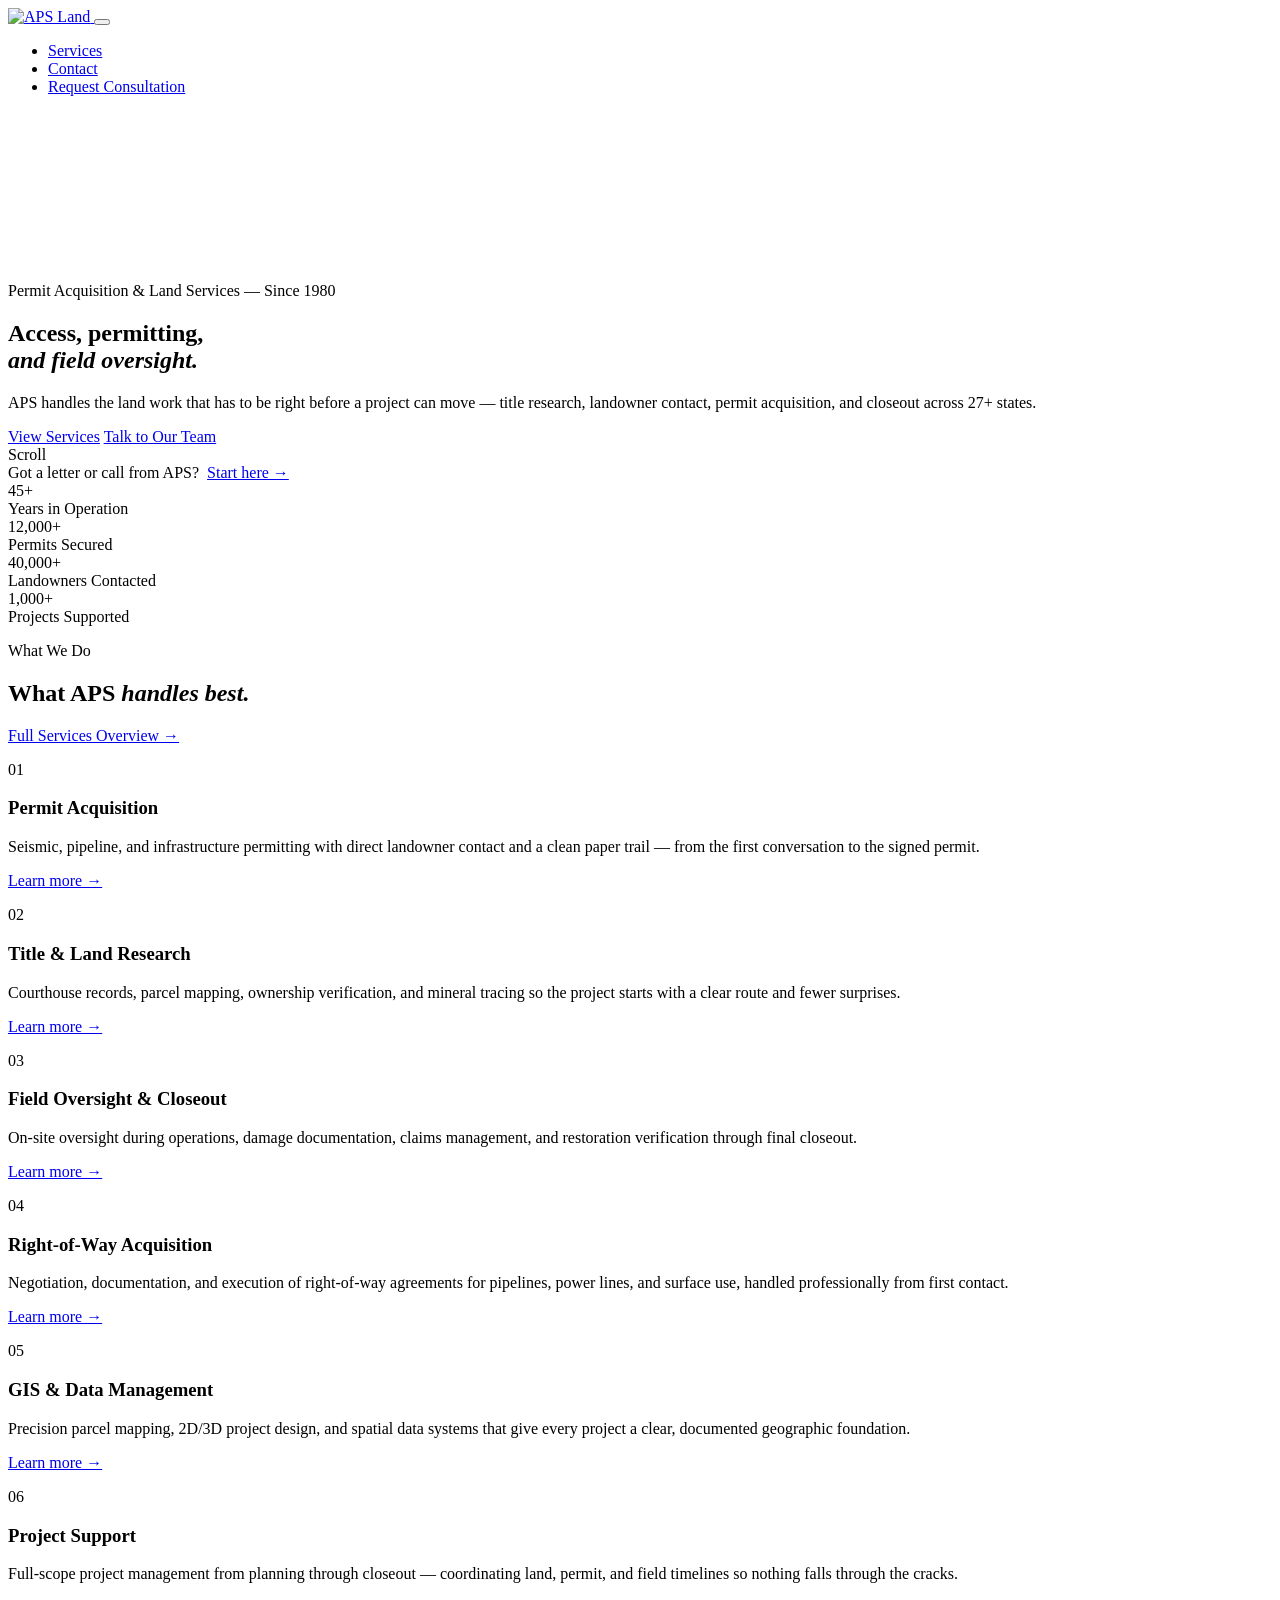
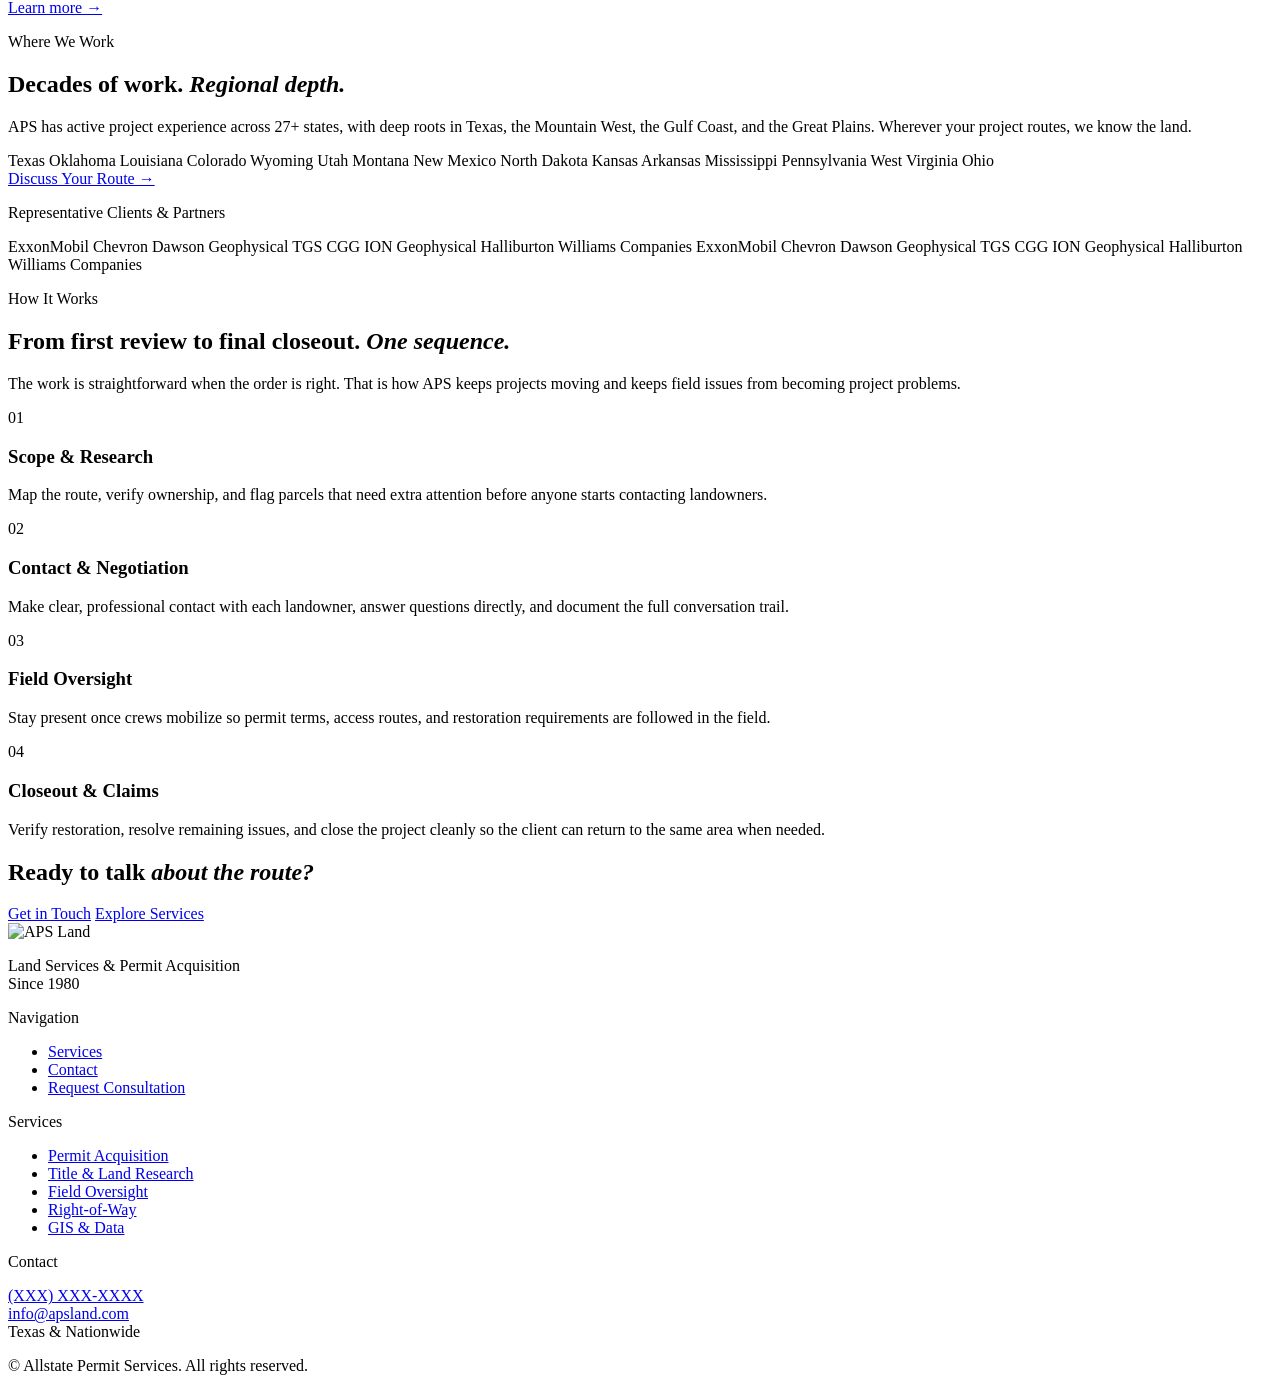
==== commit 5eb8c26f: "Add files via upload" ====
--- a/index.html
+++ b/index.html
@@ -3,324 +3,315 @@
 <head>
   <meta charset="UTF-8" />
   <meta name="viewport" content="width=device-width, initial-scale=1.0" />
-  <title>APS Land</title>
-  <link rel="stylesheet" href="style.css" />
-  <link rel="preconnect" href="https://fonts.googleapis.com" />
-  <link rel="preconnect" href="https://fonts.gstatic.com" crossorigin />
-  <link href="https://fonts.googleapis.com/css2?family=Inter:wght@300;400;500;600;700&family=Playfair+Display:wght@400;500;600&display=swap" rel="stylesheet" />
+  <title>APS Land — Permit Acquisition & Land Services Since 1980</title>
+  <meta name="description" content="APS Land delivers permit acquisition, land services, and field oversight for energy and infrastructure projects across 27+ states. In business since 1980." />
+  <link rel="canonical" href="https://apsland.com/" />
+  <link rel="stylesheet" href="css/style.css" />
+  <!-- Favicon placeholder: swap in /assets/favicon.ico -->
 </head>
 <body>
 
-  <!-- ═══════════════════════════════════════
+  <!-- ============================================================
        NAV
-  ════════════════════════════════════════ -->
-  <header class="nav-wrap" id="site-nav">
-    <nav class="nav-inner">
-      <a href="index.html" class="nav-logo" aria-label="APS Home">
-        <img src="logo.png" alt="Allstate Permit Services" class="logo-img" />
-      </a>
-
-      <ul class="nav-links" id="nav-links">
-        <li><a href="about.html">About</a></li>
-        <li><a href="services.html">Services</a></li>
-        <li><a href="about.html#leadership">Leadership</a></li>
-        <li><a href="#contact">Contact</a></li>
-        <li class="nav-cta-item">
-          <a href="#contact" class="btn-nav-cta">Request Consultation</a>
-        </li>
-      </ul>
-
-      <button class="nav-toggle" id="nav-toggle" aria-label="Open menu" aria-expanded="false">
-        <span></span><span></span><span></span>
-      </button>
-    </nav>
-  </header>
-
-  <!-- ═══════════════════════════════════════
-       HERO — static image (swap src for video later)
-  ════════════════════════════════════════ -->
-  <section class="hero" aria-label="APS introduction">
-  <div class="hero-top-fade" aria-hidden="true"></div>
-  <div class="hero-bottom-fade" aria-hidden="true"></div>
-
-  <video
-    class="hero-video"
-    autoplay
-    muted
-    loop
-    playsinline
-    preload="auto"
-  >
-    <source src="assets/hero_video.mp4" type="video/mp4">
-  </video>
-</section>
-
-  <!-- ═══════════════════════════════════════
-       MISSION STATEMENT — opening sentence
-  ════════════════════════════════════════ -->
-  <section class="mission" aria-labelledby="mission-heading">
-  <div class="container-mission">
-    <h2 class="mission-statement" id="mission-heading">
-      Since 1980, we've supported American landowners and the hardworking teams developing the infrastructure that powers our communities.
-    </h2>
-  </div>
-</section>
-
-<section class="continuation" aria-labelledby="continuation-heading">
-  <div class="container">
-
-    <p class="continuation-text continuation-text--lead" id="continuation-heading">
-      APS Land delivers permit acquisition, land services, and project support for complex energy and infrastructure projects across the United States.
-    </p>
-
-    <div class="services-grid">
-      <!-- your 4 service cards exactly as they are now -->
-    </div>
-
-    <div class="continuation-actions continuation-actions--below">
-      <a href="services.html" class="btn-continuation-primary">Explore Our Services</a>
-      <a href="#contact" class="btn-continuation-ghost">Contact Our Team →</a>
-    </div>
-
-  </div>
-</section>
-
-  <!-- ═══════════════════════════════════════
-     STATS + REACH MAP — full-bleed dark section
-════════════════════════════════════════ -->
-<section class="map-section" aria-label="APS scale and reach">
-  <div class="map-section-inner">
-
-    <header class="reach-header reach-header--top" aria-labelledby="reach-heading">
-      <h2 class="reach-title" id="reach-heading">
-        Decades of Experience.<em> Nationwide Reach.</em>
+       ============================================================ -->
+  <nav class="nav" role="navigation" aria-label="Main navigation">
+    <a class="nav-logo" href="index.html" aria-label="APS Land home">
+      <!-- Swap src for your logo file. White version works here since filter handles it. -->
+      <img src="https://vncnlsn.github.io/apsland/logo.png" alt="APS Land" />
+    </a>
+    <button class="nav-toggle" aria-label="Toggle menu" aria-expanded="false">
+      <span></span><span></span><span></span>
+    </button>
+    <ul class="nav-links" role="list">
+      <li><a href="services.html">Services</a></li>
+      <li><a href="contact.html">Contact</a></li>
+      <li class="nav-cta"><a href="contact.html">Request Consultation</a></li>
+    </ul>
+  </nav>
+
+  <!-- ============================================================
+       HERO
+       ============================================================ -->
+  <section class="hero" aria-label="Hero">
+    <!-- Swap video src for your file. Fallback image covers no-video. -->
+    <video class="hero-media" autoplay muted loop playsinline poster="assets/hero-poster.jpg">
+      <source src="assets/hero_video.mp4" type="video/mp4" />
+    </video>
+    <div class="hero-overlay" aria-hidden="true"></div>
+
+    <div class="hero-content">
+      <p class="hero-eyebrow">Permit Acquisition &amp; Land Services — Since 1980</p>
+      <h1 class="hero-headline">
+        Access, permitting,<br />
+        <em>and field oversight.</em>
+      </h1>
+      <p class="hero-sub">
+        APS handles the land work that has to be right before a project can move —
+        title research, landowner contact, permit acquisition, and closeout across
+        27+ states.
+      </p>
+      <div class="hero-actions">
+        <a href="services.html" class="btn btn-primary">View Services</a>
+        <a href="contact.html" class="btn btn-outline">Talk to Our Team</a>
+      </div>
+    </div>
+
+    <div class="hero-scroll" aria-hidden="true">Scroll</div>
+    <aside class="hero-notice">
+      Got a letter or call from APS?&nbsp; <a href="contact.html">Start here →</a>
+    </aside>
+  </section>
+
+  <!-- ============================================================
+       STATS
+       ============================================================ -->
+  <section class="stats" aria-label="Company statistics">
+    <div class="stats-inner">
+      <div class="stat-item reveal">
+        <div class="stat-num"><span data-count="45" data-suffix="+">45+</span></div>
+        <div class="stat-label">Years in Operation</div>
+      </div>
+      <div class="stat-item reveal reveal-delay-1">
+        <div class="stat-num"><span data-count="12000" data-suffix="+">12,000+</span></div>
+        <div class="stat-label">Permits Secured</div>
+      </div>
+      <div class="stat-item reveal reveal-delay-2">
+        <div class="stat-num"><span data-count="40000" data-suffix="+">40,000+</span></div>
+        <div class="stat-label">Landowners Contacted</div>
+      </div>
+      <div class="stat-item reveal reveal-delay-3">
+        <div class="stat-num"><span data-count="1000" data-suffix="+">1,000+</span></div>
+        <div class="stat-label">Projects Supported</div>
+      </div>
+    </div>
+  </section>
+
+  <!-- ============================================================
+       SERVICES (HOME SUMMARY)
+       ============================================================ -->
+  <section class="section services-home" id="services" aria-labelledby="services-heading">
+    <div class="container">
+      <div class="section-head">
+        <div>
+          <p class="section-label">What We Do</p>
+          <h2 class="section-title" id="services-heading">
+            What APS <em>handles best.</em>
+          </h2>
+        </div>
+        <a href="services.html" class="btn btn-dark">Full Services Overview →</a>
+      </div>
+
+      <div class="service-cards">
+        <div class="service-card reveal">
+          <p class="service-num">01</p>
+          <h3 class="service-card-title">Permit Acquisition</h3>
+          <p>Seismic, pipeline, and infrastructure permitting with direct landowner contact and a clean paper trail — from the first conversation to the signed permit.</p>
+          <a href="services.html#permitting" class="service-link">Learn more →</a>
+        </div>
+        <div class="service-card reveal reveal-delay-1">
+          <p class="service-num">02</p>
+          <h3 class="service-card-title">Title &amp; Land Research</h3>
+          <p>Courthouse records, parcel mapping, ownership verification, and mineral tracing so the project starts with a clear route and fewer surprises.</p>
+          <a href="services.html#research" class="service-link">Learn more →</a>
+        </div>
+        <div class="service-card reveal reveal-delay-2">
+          <p class="service-num">03</p>
+          <h3 class="service-card-title">Field Oversight &amp; Closeout</h3>
+          <p>On-site oversight during operations, damage documentation, claims management, and restoration verification through final closeout.</p>
+          <a href="services.html#oversight" class="service-link">Learn more →</a>
+        </div>
+        <div class="service-card reveal">
+          <p class="service-num">04</p>
+          <h3 class="service-card-title">Right-of-Way Acquisition</h3>
+          <p>Negotiation, documentation, and execution of right-of-way agreements for pipelines, power lines, and surface use, handled professionally from first contact.</p>
+          <a href="services.html#row" class="service-link">Learn more →</a>
+        </div>
+        <div class="service-card reveal reveal-delay-1">
+          <p class="service-num">05</p>
+          <h3 class="service-card-title">GIS &amp; Data Management</h3>
+          <p>Precision parcel mapping, 2D/3D project design, and spatial data systems that give every project a clear, documented geographic foundation.</p>
+          <a href="services.html#gis" class="service-link">Learn more →</a>
+        </div>
+        <div class="service-card reveal reveal-delay-2">
+          <p class="service-num">06</p>
+          <h3 class="service-card-title">Project Support</h3>
+          <p>Full-scope project management from planning through closeout — coordinating land, permit, and field timelines so nothing falls through the cracks.</p>
+          <a href="services.html#project" class="service-link">Learn more →</a>
+        </div>
+      </div>
+    </div>
+  </section>
+
+  <!-- ============================================================
+       MAP — COVERAGE
+       ============================================================ -->
+  <section class="map-section" id="coverage" aria-labelledby="map-heading">
+    <div class="map-layout">
+      <div class="map-sidebar">
+        <p class="section-label">Where We Work</p>
+        <h2 class="section-title" id="map-heading">
+          Decades of work. <em>Regional depth.</em>
+        </h2>
+        <p>
+          APS has active project experience across 27+ states, with deep roots in
+          Texas, the Mountain West, the Gulf Coast, and the Great Plains.
+          Wherever your project routes, we know the land.
+        </p>
+        <div class="state-list">
+          <span class="state-tag" data-state="TX">Texas</span>
+          <span class="state-tag" data-state="OK">Oklahoma</span>
+          <span class="state-tag" data-state="LA">Louisiana</span>
+          <span class="state-tag" data-state="CO">Colorado</span>
+          <span class="state-tag" data-state="WY">Wyoming</span>
+          <span class="state-tag" data-state="UT">Utah</span>
+          <span class="state-tag" data-state="MT">Montana</span>
+          <span class="state-tag" data-state="NM">New Mexico</span>
+          <span class="state-tag" data-state="ND">North Dakota</span>
+          <span class="state-tag" data-state="KS">Kansas</span>
+          <span class="state-tag" data-state="AR">Arkansas</span>
+          <span class="state-tag" data-state="MS">Mississippi</span>
+          <span class="state-tag" data-state="PA">Pennsylvania</span>
+          <span class="state-tag" data-state="WV">West Virginia</span>
+          <span class="state-tag" data-state="OH">Ohio</span>
+        </div>
+        <a href="contact.html" class="btn btn-primary">Discuss Your Route →</a>
+      </div>
+
+      <div class="map-canvas" aria-label="Interactive US coverage map">
+        <div id="us-map"></div>
+        <div class="map-tooltip" role="tooltip" aria-live="polite"></div>
+      </div>
+    </div>
+  </section>
+
+  <!-- ============================================================
+       LOGO MARQUEE
+       ============================================================ -->
+  <section class="marquee-section" aria-label="Representative clients">
+    <p class="marquee-label">Representative Clients &amp; Partners</p>
+    <div class="marquee-track-wrap">
+      <div class="marquee-track" aria-hidden="true">
+        <span class="marquee-item">ExxonMobil</span>
+        <span class="marquee-item">Chevron</span>
+        <span class="marquee-item">Dawson Geophysical</span>
+        <span class="marquee-item">TGS</span>
+        <span class="marquee-item">CGG</span>
+        <span class="marquee-item">ION Geophysical</span>
+        <span class="marquee-item">Halliburton</span>
+        <span class="marquee-item">Williams Companies</span>
+        <span class="marquee-item">ExxonMobil</span>
+        <span class="marquee-item">Chevron</span>
+        <span class="marquee-item">Dawson Geophysical</span>
+        <span class="marquee-item">TGS</span>
+        <span class="marquee-item">CGG</span>
+        <span class="marquee-item">ION Geophysical</span>
+        <span class="marquee-item">Halliburton</span>
+        <span class="marquee-item">Williams Companies</span>
+      </div>
+    </div>
+  </section>
+
+  <!-- ============================================================
+       PROCESS
+       ============================================================ -->
+  <section class="section process-section" id="process" aria-labelledby="process-heading">
+    <div class="container">
+      <p class="section-label reveal">How It Works</p>
+      <h2 class="section-title reveal reveal-delay-1" id="process-heading">
+        From first review to final closeout. <em>One sequence.</em>
       </h2>
-    </header>
-
-    <div class="stats-row" aria-label="APS by the numbers">
-      <div class="stats-grid">
-        <div class="stat-card">
-          <span class="stat-num">46<span class="stat-plus">+</span></span>
-          <span class="stat-label">Years of Experience</span>
-        </div>
-        <div class="stat-card">
-          <span class="stat-num">XX,XXX<span class="stat-plus">+</span></span>
-          <span class="stat-label">Permits Secured</span>
-        </div>
-        <div class="stat-card">
-          <span class="stat-num">XX,XXX<span class="stat-plus">+</span></span>
-          <span class="stat-label">Landowners Contacted</span>
-        </div>
-        <div class="stat-card">
-          <span class="stat-num">1,000<span class="stat-plus">+</span></span>
-          <span class="stat-label">Projects Completed</span>
-        </div>
-      </div>
-    </div>
-
-    <div class="reach-body">
-      <div class="map-stage">
-        <svg
-          id="aps-map"
-          xmlns="http://www.w3.org/2000/svg"
-          viewBox="30 18 960 590"
-          preserveAspectRatio="xMidYMid meet"
-          aria-hidden="true"
-          >
-            <path id="MA" data-name="Massachusetts" d="m 956.31178,153.05085 -0.29118,-0.19412 0,0.29119 0.29118,-0.0971 z m -2.91189,-2.6207 0.67944,-0.29119 0,-0.38825 -0.67944,0.67944 z m 12.03583,-7.57092 -0.0971,-1.35889 -0.19412,-0.7765 0.29119,2.13539 z m -42.41659,-9.9975 -0.67944,0.29119 -5.5326,1.65007 -1.94126,0.67944 -2.23245,0.67944 -0.7765,0.29119 0,0.29119 0.29118,5.04728 0.29119,4.65903 0.29119,4.27078 0.48532,0.29119 1.74714,-0.48532 7.86211,-2.32951 0.19412,0.48531 13.97709,-5.33847 0.0971,0.19413 1.26182,-0.48532 4.4649,-1.74713 4.27078,5.14434 0,0 0.58238,-0.48531 0.29119,-1.45595 -0.0971,2.32952 0,0 0.97063,0 0.29119,1.16475 0.87357,1.65008 0,0 4.56197,-5.5326 3.78546,1.26182 0.87357,-1.94126 6.21204,-3.30015 -2.62071,-5.14435 0.67945,3.30015 -3.20309,2.42658 -3.59133,0.29119 -7.18267,-7.66799 -3.20309,-4.85315 3.20309,-3.39721 -3.30015,-0.19413 -1.35888,-3.20308 -0.0971,-0.19413 -5.53259,6.01791 -12.22996,4.07666 -3.97959,1.26182 0,0 z" />
-            <path id="MN" data-name="Minnesota" d="m 558.54712,73.847349 1.94126,6.891482 4.07665,24.848159 1.94126,9.90044 0.58238,8.73568 2.23246,5.24141 0.48531,4.4649 0.38825,1.45595 -0.0971,0.29119 -3.88252,6.40616 2.52364,4.27078 4.85315,34.16622 0.19413,4.4649 4.85315,-0.29119 19.12144,-1.06769 47.75505,-3.97959 4.7561,-0.48532 0,-0.48531 -1.35889,-7.47386 -5.92085,-3.00896 -4.65903,-4.85315 -7.37679,-4.46491 -2.32952,-0.19412 -3.59133,-2.71777 0.97063,-13.39471 -3.39721,-3.10602 1.16476,-5.43554 6.21204,-5.62966 -1.0677,-11.64757 2.23245,-2.52364 0,0 7.57093,-7.95918 8.63861,-11.065195 3.30015,-2.329514 5.82379,-2.814831 6.11497,-4.561967 -4.07665,0.776505 -2.42658,-1.844199 -9.31806,1.261821 -1.45594,-1.747136 -8.34743,3.397209 -6.69736,-2.814831 -1.84419,-2.232452 -5.33848,0.388253 -3.59133,-1.844199 1.16476,-1.358884 -4.56197,-1.455947 -4.07665,0 -6.50323,2.814831 -1.26182,-1.941263 -10.28869,-1.455947 -3.49427,-8.73568 -0.38826,-2.620705 -4.4649,-1.26182 0.38825,7.47386 -11.8417,0.873568 -14.65653,0.582379 -0.97063,0.09706 z" />
-            <path id="MT" data-name="Montana" d="m 465.65771,72.973781 -32.12789,-2.135389 -23.39221,-2.232451 -23.29515,-2.717768 -14.46241,-1.941262 -23.10102,-3.591336 -11.55051,-1.941262 -25.81879,-4.950219 -2.71777,-0.582379 -4.17371,19.800877 1.8442,3.591335 1.45595,5.532598 -0.87357,0.776505 1.8442,5.047282 2.52364,2.135389 7.18267,12.035829 0.67944,2.03832 2.91189,-0.19412 -3.39721,15.91835 -1.35888,0.38825 -1.8442,5.33847 9.60925,0.67944 0.77651,4.46491 5.43553,13.29765 0.97063,0.7765 3.78546,7.76505 0.97063,-0.7765 8.05624,-0.0971 10.19163,1.0677 2.52364,-3.30015 3.00896,5.43553 0.58238,0.29119 0.0971,-0.58237 1.35888,-9.51219 33.19559,4.07665 26.49823,2.52364 13.97709,1.16476 24.94522,1.45595 1.26182,0.0971 0.29119,0 0.0971,-1.35888 0.29119,-6.69736 0.38825,-8.83274 0.0971,-2.23246 0.19413,-3.88252 1.55301,-30.47782 1.26182,-23.683401 0.0971,-3.882525 -1.8442,-0.09706 z" />
-            <path id="ND" data-name="North Dakota" d="m 556.50879,73.847349 -29.31306,0.582379 -20.48032,-0.09706 -17.56842,-0.388253 -20.57738,-0.776505 -1.0677,-0.09706 -0.0971,3.882525 -1.26182,23.683405 -1.55301,30.47782 -0.19413,3.88252 3.78546,0.19413 42.80484,1.16476 39.50469,-0.29119 16.40367,-0.48532 3.30014,-0.19412 -0.38825,-1.45595 -0.48531,-4.4649 -2.23246,-5.24141 -0.58238,-8.73568 -1.94126,-9.90044 -4.07665,-24.848163 -1.94126,-6.891482 -2.03833,0 z" />
-            <path id="HI" data-name="Hawaii" d="m 416.34965,514.99923 -3.00896,-2.23245 -2.6207,0.67944 0.58238,5.43553 -3.59134,4.46491 3.10602,7.08561 0.87357,7.27973 3.59133,2.32951 2.23246,-3.59133 3.97958,-2.91189 4.85316,-1.26183 5.33847,-4.56196 -5.24141,-4.46491 -0.0971,-2.71776 -9.9975,-5.5326 z m -17.66549,-7.86211 -1.45595,-1.26182 -1.35888,1.8442 2.81483,-0.58238 z m -7.27973,-4.17372 0.38825,-3.59133 -1.8442,-0.29119 1.45595,3.88252 z m 6.11497,-5.92085 -1.65007,0.77651 1.16476,3.6884 2.52364,0.19412 0.7765,3.20308 2.71777,1.16476 6.01791,-2.81483 -5.62966,-4.65903 -5.92085,-1.55301 z m -12.42408,-3.97959 -0.87356,2.62071 4.17371,-0.0971 3.88252,0.97063 -2.03832,-3.20309 -5.14435,-0.29119 z m -12.22995,-7.66798 -2.23245,-2.13539 -4.27078,3.30015 2.71777,5.04728 1.94126,-2.03833 5.5326,1.16476 -0.48532,-2.32952 -3.20308,-3.00895 z m -43.48428,-4.27078 0.58238,-1.35888 1.65007,-0.87357 -2.23245,2.23245 z m 15.43304,-8.83274 -6.79442,2.52364 -0.67944,1.8442 2.71777,1.94126 3.78546,0.97063 2.71776,-5.33847 -1.74713,-1.94126 z m -47.07561,-17.85962 0,-0.0971 -0.19413,0 0.19413,0.0971 z m -51.44346,-12.71527 0,0.19413 0.0971,0 -0.0971,-0.19413 z m -26.98355,-4.4649 0.0971,0.0971 0,0 -0.0971,-0.0971 z m -1.06769,-1.94126 0,0 0,0 0,0 z m -0.87357,-0.97063 -0.19412,0 0,0.0971 0.19412,-0.0971 z m 0.67944,0 -0.0971,0 0.0971,0 0,0 z m -0.0971,-0.0971 0,0 0,0.0971 0,-0.0971 z m -30.47782,-25.04228 -0.0971,-0.29119 0,0.0971 0.0971,0.19413 z m -66.48824,-21.25682 -0.29119,0.29118 0.19413,0.0971 0.0971,-0.38825 z m -70.370758,-49.01688 0,0 0,0 0,0 z m 2.426578,0.0971 -0.09706,0 0,0 0.09706,0 z m -0.485316,-0.0971 0,0 0,0 0,0 z m -41.445952,-18.1508 0.291189,-0.0971 0,-0.19412 -0.291189,0.29119 z" />
-            <path id="ID" data-name="Idaho" d="m 309.0949,52.881715 -8.63862,-1.747136 -2.81483,-0.679442 -1.26182,-0.291189 -11.25932,50.666952 0.48532,4.17371 -0.38826,4.36784 0.19413,0.97063 0,0.0971 0.0971,1.84419 3.30015,3.59134 -4.75609,11.93876 -10.09457,13.20059 -0.29119,2.42658 2.62071,6.21204 -9.221,38.24287 -0.38825,2.03832 2.71776,0.58238 27.46887,5.43553 10.96813,2.03833 2.81483,0.48532 2.71777,0.48531 13.97709,2.23245 25.04228,3.78546 2.81483,0.38826 0.38825,-3.20309 0.87357,-6.3091 3.30015,-25.23641 1.74714,-12.52114 0.38825,-3.20309 -0.58238,-0.29119 -3.00896,-5.43553 -2.52364,3.30015 -10.19163,-1.0677 -8.05624,0.0971 -0.97063,0.7765 -3.78546,-7.76505 -0.97063,-0.7765 -5.43553,-13.29765 -0.77651,-4.46491 -9.60925,-0.67944 1.8442,-5.33847 1.35888,-0.38825 3.39721,-15.91835 -2.91189,0.19412 -0.67944,-2.03832 -7.18267,-12.035829 -2.52364,-2.135389 -1.8442,-5.047282 0.87357,-0.776505 -1.45595,-5.532598 -1.8442,-3.591335 4.17371,-19.800877 -0.0971,0 z" />
-            <path id="WA" data-name="Washington" d="m 192.13384,77.050432 0.0971,-1.650073 -0.19412,0.09706 0.0971,1.55301 z m 20.67445,-8.832744 0.58237,-0.970631 -0.67944,-0.09706 0.0971,1.067694 z m -1.8442,-1.747136 0.58237,-1.941262 -0.58237,-0.194127 0,2.135389 z m 7.0856,-2.814831 -0.0971,-1.941262 -1.65007,2.523641 1.74713,-0.582379 z m 0.19413,-4.076651 0.29119,-1.941262 -0.19413,-0.485316 -0.0971,2.426578 z m 0.29119,-9.512185 -0.0971,-1.067695 -0.38826,-0.09706 0.48532,1.164758 z m 3.10602,-6.406166 -0.87357,-0.09706 -1.74713,2.717767 2.6207,-2.620704 z m -2.42658,-2.620705 0.48532,-0.388252 0.0971,-0.291189 -0.58238,0.679441 z m -0.48531,0.29119 -0.29119,-1.941263 -0.87357,1.650073 1.16476,0.29119 z m -0.48532,-2.717768 -0.87357,-0.388252 0.67944,0.970631 0.19413,-0.582379 z m 2.91189,1.650074 0,-1.261821 -0.29119,0.485316 0.29119,0.776505 z m 0.87357,-1.261821 -0.38825,-0.291189 -0.0971,0 0.48531,0.291189 z m -5.5326,-2.135389 -0.48531,-0.388252 -0.19413,-0.09706 0.67944,0.485315 z m 3.59134,-0.388252 -2.6207,0.679442 0.67944,0.194126 1.94126,-0.873568 z m -2.13539,-0.194126 -0.48531,-0.582379 -0.0971,0.09706 0.58238,0.485316 z m 2.03833,-1.164758 -0.38826,0 0.48532,0.194126 -0.0971,-0.194126 z m -19.02438,49.793381 3.49428,3.785461 -0.58238,7.279734 0.67944,1.8442 5.24141,2.81483 14.75359,1.35888 0.58238,1.74714 6.98855,0.0971 6.60029,0.87357 10.774,-1.16476 5.33848,0.87357 1.45594,-0.67944 27.27474,6.21204 1.8442,0.38825 -0.19413,-0.97063 0.38826,-4.36784 -0.48532,-4.17371 11.25932,-50.666952 -1.55301,-0.29119 -22.71277,-5.338471 -19.80087,-5.047282 -22.42159,-6.21204 -6.69735,-1.650073 1.55301,8.444491 -1.45595,2.717768 -2.6207,-1.358884 2.52364,11.744637 -2.71777,3.882525 -1.26182,3.591336 0,3.688398 -5.72672,3.979588 -2.42658,-1.55301 -2.32952,1.164758 4.27078,-5.532598 -1.06769,3.785462 2.42658,-2.620705 1.94126,0.388253 -0.58238,-4.853156 1.26182,0.194126 2.6207,-5.823787 -0.87356,-0.873568 -3.39721,4.36784 -2.23246,0.09706 2.42658,-2.717767 2.71777,-0.679442 -0.97063,-4.950219 -2.71777,-0.679442 -1.35888,-2.329515 -1.65008,0.873568 -8.9298,-3.882524 -7.86211,-6.114977 -2.13539,5.92085 -0.19413,2.523641 1.65007,4.464904 -1.06769,14.462405 -0.77651,2.232452 4.36784,0.388252 -4.36784,3.10602 2.32952,1.164757 -1.8442,6.21204 -0.87357,-4.853156 -1.65007,5.629661 2.23245,2.717767 2.42658,-0.194126 2.91189,1.747136 1.45595,2.814831 1.74713,0 0,0 z" />
-            <path id="AZ" data-name="Arizona" d="m 372.18593,309.90486 -32.71027,-4.07665 -17.56843,-2.52365 -25.04228,-3.97958 -2.52364,-0.38826 0,0.19413 -4.27078,18.83025 -2.23245,-0.0971 -3.39721,-3.00895 -4.27078,3.59133 -0.0971,15.43304 -1.55301,3.30014 0,0.29119 0,0.0971 -0.19413,2.42657 3.39721,9.12394 3.00896,4.07665 -5.43554,3.20308 -2.13539,3.97959 -3.49427,8.54155 -1.74713,0.38826 -0.0971,7.0856 3.00896,2.23246 -1.55301,4.27077 -3.49427,0.19413 0,0 -2.03833,3.78546 6.98855,4.36784 13.20058,7.3768 40.76651,21.64507 34.55447,4.27078 0.38825,0 2.71777,-28.63362 0.67944,-7.08561 7.27974,-75.12685 0.38825,-3.49427 -2.52364,-0.29119 z" />
-            <path id="CA" data-name="California" d="m 206.01387,363.77489 0.38825,2.13539 0,0.38825 -0.38825,-2.52364 z m -14.26828,-8.34743 0.67944,1.45595 0.38825,-0.0971 -1.06769,-1.35888 z m 16.98604,-0.29119 0.29119,2.52364 1.74714,1.26182 -2.03833,-3.78546 z m -11.74463,-13.78296 -1.0677,-0.29119 0.87357,0.38825 0.19413,-0.0971 z m -10.77401,-2.9119 -2.6207,1.55301 0.67944,0.67945 1.94126,-2.23246 z m -5.04728,-1.8442 -0.19413,0.77651 0.87357,0.19413 -0.67944,-0.97064 z m 8.54155,1.94127 4.27078,2.42658 0.77651,-0.67945 -5.04729,-1.74713 z m -33.09852,-85.51261 -0.0971,0.0971 0.0971,-0.0971 0,0 z m 10.38575,0.48531 -0.0971,-0.29119 0,0.38826 0.0971,-0.0971 z m 56.00542,-73.6709 -3.78546,-0.97064 -41.54301,-11.45344 -15.43304,-4.65903 0,0.38825 -0.87357,9.60925 -4.07665,11.35638 -6.79442,8.44449 -0.19412,4.27078 3.30014,5.92085 1.65008,7.76505 -2.32952,6.3091 0.38825,6.30911 -1.16475,2.6207 3.97958,8.63862 2.52364,3.30015 -0.19412,9.41512 6.01791,5.72672 3.49427,-5.82378 3.78547,3.00895 1.45594,-1.35888 -5.24141,0.97063 -0.0971,4.95022 1.0677,6.21204 -2.9119,-2.81483 -1.65007,-3.78546 -0.48532,5.2414 1.35889,10.38576 5.43553,6.69735 -3.59133,4.65903 0.58237,5.92085 3.88253,6.01792 6.79442,18.63612 2.13539,1.16475 -0.67945,12.9094 1.0677,1.55301 14.55947,5.24141 4.4649,4.75609 1.55301,3.10602 4.27078,2.42658 4.65903,0.87357 1.94126,5.33847 3.88252,1.8442 5.82379,6.89148 5.43554,9.02687 -0.38826,8.34743 3.00896,3.97958 39.69882,3.88253 0,0 3.49427,-0.19413 1.55301,-4.27077 -3.00896,-2.23246 0.0971,-7.0856 1.74713,-0.38826 3.49427,-8.54155 2.13539,-3.97959 5.43554,-3.20308 -3.00896,-4.07665 -3.39721,-9.12394 0.19413,-2.42657 0,-0.0971 -2.52364,-3.39721 -7.76505,-10.38575 -15.04479,-21.15976 -20.96563,-30.08957 -11.8417,-16.40366 -11.45345,-16.50074 13.20058,-56.00542 0.87357,-3.68839 z" />
-            <path id="CO" data-name="Colorado" d="m 489.6323,255.54951 0.38826,-19.02437 -4.65903,-0.19413 -23.6834,-0.87357 -2.32952,-0.0971 -1.94126,-0.0971 -28.82775,-1.8442 -19.2185,-1.55301 -23.97459,-2.32952 -2.32951,-0.29119 -0.29119,2.52365 -5.24141,50.56988 -1.8442,17.66549 -0.7765,7.66799 -0.19413,2.52364 3.00896,0.29119 48.91981,4.27077 21.54801,1.35889 21.45095,0.97063 3.10602,0.0971 1.94126,0.0971 4.07665,0.0971 1.94127,0.0971 6.11497,0.19413 1.55301,0 0,-1.94127 1.0677,-51.34639 0.0971,-5.72672 0,-1.8442 0.0971,-1.26182 z" />
-            <path id="NV" data-name="Nevada" d="m 294.82662,295.8307 10.09457,-62.79983 5.14434,-31.44846 0.58238,-3.10601 -2.81483,-0.48532 -10.96813,-2.03833 -27.46887,-5.43553 -2.71776,-0.58238 -2.71777,-0.58238 -13.6859,-3.00895 -24.55697,-5.82379 -2.71777,-0.67944 -0.87357,3.68839 -13.20058,56.00542 11.45345,16.50074 11.8417,16.40366 20.96563,30.08957 15.04479,21.15976 7.76505,10.38575 2.52364,3.39721 0,-0.29119 1.55301,-3.30014 0.0971,-15.43304 4.27078,-3.59133 3.39721,3.00895 2.23245,0.0971 4.27078,-18.83025 0,-0.19413 0.48531,-3.10602 z" />
-            <path id="NM" data-name="New Mexico" d="m 472.45213,324.75551 0.0971,-2.52364 0.0971,-2.52364 0.0971,-2.52364 -3.10602,-0.0971 -21.45095,-0.97063 -21.54801,-1.35889 -48.91981,-4.27077 -3.00896,-0.29119 -0.38825,3.49427 -7.27974,75.12685 -0.67944,7.08561 -2.71777,28.63362 0.38826,0.0971 13.39471,1.26183 1.26182,-6.79442 2.42658,-1.94127 27.17767,2.42658 0.19413,0 -2.42658,-4.75609 12.32701,0.87357 30.76901,1.74713 19.2185,0.87357 3.30015,-91.0452 0.67944,0.0971 0.0971,-2.62071 z" />
-            <path id="OR" data-name="Oregon" d="m 162.2384,162.75717 15.43304,4.65903 41.54301,11.45344 3.78546,0.97064 2.71777,0.67944 24.55697,5.82379 13.6859,3.00895 2.71777,0.58238 0.38825,-2.03832 9.221,-38.24287 -2.62071,-6.21204 0.29119,-2.42658 10.09457,-13.20059 4.75609,-11.93876 -3.30015,-3.59134 -0.0971,-1.84419 0,-0.0971 -1.8442,-0.38825 -27.27474,-6.21204 -1.45594,0.67944 -5.33848,-0.87357 -10.774,1.16476 -6.60029,-0.87357 -6.98855,-0.0971 -0.58238,-1.74714 -14.75359,-1.35888 -5.24141,-2.81483 -0.67944,-1.8442 0.58238,-7.279734 -3.49428,-3.785461 -0.29118,0.09706 -0.67945,0.485315 -4.85315,-2.523641 -2.9119,0.873568 -1.94126,-0.970631 -2.03832,8.347429 -1.35889,2.329514 -6.01791,14.656531 -1.74714,8.05624 -1.06769,0.0971 -5.62966,13.39471 -3.78546,5.72672 -1.35889,0.97063 -3.49427,6.79442 -0.67944,7.18267 -2.13539,6.40617 1.26182,5.82378 0,0.0971 z m 35.5251,-79.688825 -0.29119,-0.873568 -0.0971,0.679442 0.38825,0.194126 z" />
-            <path id="UT" data-name="Utah" d="m 352.38505,204.97962 -25.04228,-3.78546 -13.97709,-2.23245 -2.71777,-0.48531 -0.58238,3.10601 -5.14434,31.44846 -10.09457,62.79983 -0.48531,3.10602 2.52364,0.38826 25.04228,3.97958 17.56843,2.52365 32.71027,4.07665 2.52364,0.29119 0.19413,-2.52364 0.7765,-7.66799 1.8442,-17.66549 5.24141,-50.56988 0.29119,-2.52365 -1.94126,-0.19412 -24.7511,-3.00896 -3.78546,-0.48531 2.42658,-18.92731 0.19412,-1.26182 -2.81483,-0.38826 z" />
-            <path id="WY" data-name="Wyoming" d="m 461.38694,192.16729 0.7765,-15.14184 0.97063,-20.38326 0.0971,-2.52364 -1.26182,-0.0971 -24.94522,-1.45595 -13.97709,-1.16476 -26.49823,-2.52364 -33.19559,-4.07665 -1.35888,9.51219 -0.0971,0.58237 -0.38825,3.20309 -1.74714,12.52114 -3.30015,25.23641 -0.87357,6.3091 -0.38825,3.20309 -0.19412,1.26182 -2.42658,18.92731 3.78546,0.48531 24.7511,3.00896 1.94126,0.19412 2.32951,0.29119 23.97459,2.32952 19.2185,1.55301 28.82775,1.8442 1.94126,0.0971 0.0971,-2.52364 0.48532,-10.19163 0.87357,-17.76255 0.38825,-7.57092 0.0971,-2.52364 0.0971,-2.62071 z" />
-            <path id="AR" data-name="Arkansas" d="m 690.4559,328.05566 -10.48282,1.55301 4.27078,-6.79442 -1.8442,-3.78546 -36.98105,3.59134 -31.25432,2.52364 -4.56197,0.29119 0.58238,2.71776 3.78546,19.60675 0.0971,4.36784 1.0677,26.40117 0.0971,4.36784 0.29119,0.0971 1.45595,1.55301 5.82378,-0.19413 0.58238,8.54155 0.19413,2.42658 3.00896,-0.29119 9.22099,-0.67944 36.5928,-3.39721 0.19412,0 -0.0971,-2.13539 0.97063,-0.67944 -1.74713,-3.30014 3.6884,-15.5301 -1.45595,-1.74714 5.5326,-6.11498 -0.38826,-5.2414 4.07665,-6.79442 0,-0.0971 -0.19412,-0.19412 3.49427,-3.20309 -0.97063,-3.88252 2.71777,-4.27078 -0.58238,-3.97959 2.91189,-5.62966 0,-0.0971 -0.0971,0 z" />
-            <path id="IA" data-name="Iowa" d="m 661.53109,197.69989 -5.33847,-2.81483 -2.9119,-3.97959 -0.97063,-5.72672 0.77651,-2.62071 -2.81483,-3.39721 0,0 -4.7561,0.48532 -47.75505,3.97959 -19.12144,1.06769 -4.85315,0.29119 -2.03833,0.0971 1.65008,10.77401 -1.35889,5.14435 2.13539,3.20308 0,0.67944 0.67944,0.0971 3.10602,9.12394 3.00896,4.75609 0.19413,5.43554 3.30014,4.56196 -0.58238,1.94126 3.00896,12.22996 0,0.29119 0,0 19.89794,-0.58238 21.25682,-1.8442 20.86857,-2.62071 4.7561,4.17372 0.19412,0.19412 0.87357,-0.38825 -0.67944,-3.78546 3.59133,-2.23245 1.45595,-9.90044 -1.45595,-0.67944 0.87357,-5.04728 4.36784,-0.87357 4.85316,-3.49427 2.13539,-6.11498 0.0971,-3.10602 -3.88252,-3.6884 -1.16476,-2.32951 -3.6884,-2.32952 0.19413,-0.48531 0.0971,-0.48532 z" />
-            <path id="KS" data-name="Kansas" d="m 608.92288,312.71969 -2.42658,-41.0577 -4.36784,-2.52364 -0.38825,-1.94127 -3.49428,-3.10602 3.39721,-4.17371 -1.35888,-2.42658 -2.52364,0.0971 -2.32952,-1.65008 -0.97063,-0.7765 -3.30014,0.19412 -35.81629,1.35889 -16.40367,0.38825 -32.61321,0 -13.10352,-0.19413 -3.6884,-0.0971 0,1.8442 -0.0971,5.72672 -1.0677,51.34639 0,1.94127 4.17372,0.0971 22.51864,0.29119 52.70528,-0.77651 37.56342,-1.74713 3.6884,-0.29119 -0.0971,-2.52364 z" />
-            <path id="MO" data-name="Missouri" d="m 653.66898,242.44599 -4.7561,-4.17372 -20.86857,2.62071 -21.25682,1.8442 -19.89794,0.58238 0,0 -0.0971,0.58238 2.42657,4.65903 2.23246,1.553 2.6207,4.65903 0.38825,0.38826 0.97063,0.7765 2.32952,1.65008 2.52364,-0.0971 1.35888,2.42658 -3.39721,4.17371 3.49428,3.10602 0.38825,1.94127 4.36784,2.52364 2.42658,41.0577 0.0971,2.52364 0.19413,2.52364 0.0971,2.52364 0.19413,2.6207 0.0971,2.52365 4.56197,-0.29119 31.25432,-2.52364 36.98105,-3.59134 1.8442,3.78546 -4.27078,6.79442 10.48282,-1.55301 0.0971,0 0,-0.7765 0.19413,-4.46491 1.94126,-2.42658 -0.58238,-2.71776 -0.0971,-0.0971 -0.0971,-0.0971 0.38825,-1.26182 0.58238,0.19413 0.29119,0.7765 -0.0971,0.29119 0,0.0971 0,0.77651 0.38826,0.0971 0.7765,-0.97063 0,-0.0971 0.0971,-0.29119 2.52364,-1.55301 0.38826,-0.19413 0.87357,-7.95917 -0.19413,-0.38826 -0.29119,-0.0971 -6.89148,-5.62966 1.06769,-2.03833 -1.94126,-5.53259 -3.49427,-2.71777 -6.60029,-2.9119 -4.17372,-3.3972 0.48532,-6.98855 1.26182,-6.50323 -6.98855,0.38825 -2.13539,-2.23245 -0.97063,-4.4649 -11.06519,-9.31806 -3.10602,-8.63862 0.7765,-4.27078 0,0 -0.19412,-0.19412 z" />
-            <path id="NE" data-name="Nebraska" d="m 572.33008,204.68843 -3.00895,-3.00895 -10.57988,-3.10602 -3.39721,-0.0971 -5.14435,1.45594 -6.11498,-3.88252 -19.12143,0.19412 -27.85712,-0.29119 -32.90439,-1.06769 -2.9119,-0.0971 -0.0971,2.52364 -0.38825,7.57092 -0.87357,17.76255 -0.48532,10.19163 -0.0971,2.52364 2.32952,0.0971 23.6834,0.87357 4.65903,0.19413 -0.38826,19.02437 -0.0971,1.26182 3.6884,0.0971 13.10352,0.19413 32.61321,0 16.40367,-0.38825 35.81629,-1.35889 3.30014,-0.19412 -0.38825,-0.38826 -2.6207,-4.65903 -2.23246,-1.553 -2.42657,-4.65903 0.0971,-0.58238 0,-0.29119 -3.00896,-12.22996 0.58238,-1.94126 -3.30014,-4.56196 -0.19413,-5.43554 -3.00896,-4.75609 -3.10602,-9.12394 -0.67944,-0.0971 -1.8442,-0.19413 z" />
-            <path id="OK" data-name="Oklahoma" d="m 609.50526,322.91131 -0.19413,-2.6207 -0.0971,-2.52364 -0.19413,-2.52364 -3.6884,0.29119 -37.56342,1.74713 -52.70528,0.77651 -22.51864,-0.29119 -4.17372,-0.0971 -1.55301,0 -6.11497,-0.19413 -1.94127,-0.0971 -4.07665,-0.0971 -1.94126,-0.0971 -0.0971,2.52364 -0.0971,2.52364 -0.0971,2.52364 -0.0971,2.62071 0.58238,0 23.48927,0.58238 24.84816,0.29119 0.29119,33.19558 1.74714,5.82379 3.88252,3.6884 4.17372,0.19413 0.87356,-1.74714 5.72673,5.24141 7.47386,0.7765 1.35888,1.55301 2.71777,-1.26182 6.79442,3.20309 0,1.84419 2.52364,-0.0971 2.6207,-2.23245 4.85316,3.10602 4.56197,1.65007 3.10601,-4.27077 9.90044,4.65902 3.6884,-3.00895 3.00896,-1.16476 2.42658,0.58238 9.12393,-2.6207 4.85316,2.03832 4.36784,2.81483 3.78546,0.67944 0.0971,0 -0.0971,-4.36784 -1.0677,-26.40117 -0.0971,-4.36784 -3.78546,-19.60675 -0.58238,-2.71776 -0.0971,-2.52365 z" />
-            <path id="SD" data-name="South Dakota" d="m 566.89455,135.57949 -16.40367,0.48532 -39.50469,0.29119 -42.80484,-1.16476 -3.78546,-0.19413 -0.0971,2.23246 -0.38825,8.83274 -0.29119,6.69736 -0.0971,1.35888 -0.29119,0 -0.0971,2.52364 -0.97063,20.38326 -0.7765,15.14184 -0.0971,2.62071 2.9119,0.0971 32.90439,1.06769 27.85712,0.29119 19.12143,-0.19412 6.11498,3.88252 5.14435,-1.45594 3.39721,0.0971 10.57988,3.10602 3.00895,3.00895 1.8442,0.19413 0,-0.67944 -2.13539,-3.20308 1.35889,-5.14435 -1.65008,-10.77401 2.03833,-0.0971 -0.19413,-4.4649 -4.85315,-34.16622 -2.52364,-4.27078 3.88252,-6.40616 0.0971,-0.29119 -3.30014,0.19412 z" />
-            <path id="LA" data-name="Louisiana" d="m 688.99995,469.2825 -1.26182,0.29119 -0.58238,0.58238 1.8442,-0.87357 z m 4.07665,0 -0.67944,-0.29119 -0.19412,0.29119 0.87356,0 z m 2.32952,-0.77651 -0.67944,0 -0.38826,0.48532 1.0677,-0.48532 z m -1.16476,-0.67944 -0.19413,-0.29119 -0.0971,0.29119 0.29119,0 z m 7.76505,-5.14434 -0.29119,0.19412 0.48532,0 -0.19413,-0.19412 z m 13.58884,-5.72673 0.58238,-0.7765 -0.67945,0.87357 0.0971,-0.0971 z m 1.94126,-2.52364 -0.19413,0.0971 0,0.0971 0.19413,-0.19413 z m -49.89044,8.54156 1.45594,-1.8442 -3.97959,-1.0677 -1.74713,1.45595 4.27078,1.45595 z m 40.28119,-8.44449 -0.38825,-0.38826 -0.0971,0.19413 0.48532,0.19413 z m 1.06769,-1.74714 -0.97063,-0.29119 0.29119,0.97063 0.67944,-0.67944 z m 7.95918,-1.65007 0,-0.29119 0,0.0971 0,0.19413 z m 1.94126,-1.26182 -0.0971,-0.0971 0.0971,0.19413 0,-0.0971 z m -0.7765,-0.19413 -0.19413,-0.0971 -0.0971,0.29119 0.29119,-0.19413 z m -6.79442,-0.29119 0.87357,-0.29119 0,-0.29119 -0.87357,0.58238 z m 0.48532,-0.48532 0.48531,-0.48531 -0.0971,-0.0971 -0.38825,0.58237 z m -3.39721,-3.59133 -0.19413,0.19413 0.0971,0 0.0971,-0.19413 z m -35.8163,-54.35535 -0.19412,0 -36.5928,3.39721 -9.22099,0.67944 -3.00896,0.29119 0.0971,2.32952 1.94126,18.73318 3.20309,4.4649 0.0971,2.62071 3.10602,5.43553 2.52364,7.95918 -0.87357,4.4649 -0.67944,11.0652 -1.45594,3.59133 0.19412,0 0.29119,2.52364 -1.65007,2.32952 12.03582,-1.35889 9.41513,2.62071 6.69735,0.87357 3.39721,-2.42658 -1.8442,-2.42658 6.21204,-1.94126 -0.19412,2.13539 3.20308,-0.77651 2.6207,4.07665 2.23245,-0.7765 5.82379,3.97959 -3.59133,1.26182 8.25036,2.42657 3.10602,0 1.8442,-2.23245 3.97959,-2.13539 2.81483,4.07666 1.94126,-3.6884 -0.58238,-5.82379 5.24141,2.03833 0.58238,1.74713 6.21204,0.77651 3.10602,2.52364 -0.38825,2.03832 4.36784,-4.07665 -1.65008,-2.13539 -7.27973,-1.8442 -2.71777,-1.55301 -0.0971,-2.91189 3.00896,0.38825 2.32951,-4.75609 -3.00896,-4.17371 -1.65007,3.97958 -3.78546,-0.67944 2.6207,-4.27078 -1.74713,-0.48531 -4.27078,3.00896 -6.11498,0.38825 -1.74713,-1.35889 2.81483,-4.95021 3.30014,-0.0971 5.62967,1.8442 4.07665,0.38825 0,0 -2.23245,-2.81483 -4.27078,-8.34742 1.16476,-4.65903 -33.48678,3.68839 1.26182,-1.26182 -1.35888,-3.49427 2.03832,-3.00896 1.16476,-7.57092 7.3768,-12.6182 -3.59134,-4.36784 0.19413,-3.20309 -2.23246,-5.24141 0,-0.67944 z" />
-            <path id="TX" data-name="Texas" d="m 573.98015,536.93549 -4.65902,-17.56842 0,3.30015 4.65902,14.26827 z m -1.06769,-30.86607 -3.30015,6.21204 -0.38825,2.03833 3.6884,-8.25037 z m 2.6207,-4.56196 3.10602,-4.07666 -2.23245,1.35889 -0.87357,2.71777 z m 10.96814,-9.90044 -7.27974,3.78546 2.03833,-0.38825 5.24141,-3.39721 z m 0.97063,-1.35889 2.03832,-1.65007 -0.7765,0.19413 -1.26182,1.45594 z m -115.11686,-162.87191 -0.67944,-0.0971 -3.30015,91.0452 -19.2185,-0.87357 -30.76901,-1.74713 -12.32701,-0.87357 2.42658,4.75609 0.0971,0.0971 10.48282,10.48281 6.01791,7.08561 7.95917,5.92085 5.62967,10.28869 2.13538,10.77401 4.56197,3.00895 3.59134,3.97959 5.14434,1.8442 7.47386,4.75609 3.39721,1.26183 4.65903,-4.65903 1.45595,-4.95022 2.42658,-4.7561 7.57092,-3.00895 2.91189,1.45594 8.44449,0.67945 7.66799,4.75609 5.24141,0.97063 -1.45595,2.71777 3.00896,1.94126 2.81483,3.39721 0.58238,3.59133 1.8442,2.42658 4.27077,10.28869 4.27078,3.59134 3.30015,5.43553 4.17371,4.27078 1.8442,0.58238 1.55301,11.06519 4.56197,2.52365 0.19412,3.49427 1.16476,-0.29119 7.95918,9.70631 3.97959,0.87357 5.04728,3.00896 7.76505,0 5.62966,3.10601 6.69735,-1.45594 -3.00895,-2.81483 -2.71777,-8.1533 -1.06769,-7.08561 -1.55301,-2.32952 0.67944,-4.75609 -2.03833,-0.19413 -2.71777,-4.4649 3.10602,3.30015 3.59134,-1.26182 1.94126,-5.14435 -3.88252,-5.24141 5.82378,0.67944 2.71777,-4.17371 -0.38825,-1.45595 2.42658,-3.20308 -0.58238,2.81483 2.71777,-2.13539 -1.0677,-3.78546 3.49427,1.8442 4.46491,-2.52364 -4.36784,-4.56197 2.71776,1.0677 5.04729,0.29119 6.60029,-1.45595 7.3768,-4.95022 4.4649,-3.6884 0.67944,-2.71777 2.71777,-2.81483 -1.45595,-4.65903 0.29119,-2.91189 4.85316,-2.13539 -0.38826,5.14435 2.9119,0 -3.20308,2.71776 12.90939,-6.79441 2.13539,-0.0971 1.35888,-6.21204 0.38826,0 1.45594,-3.59133 0.67944,-11.0652 0.87357,-4.4649 -2.52364,-7.95918 -3.10602,-5.43553 -0.0971,-2.62071 -3.20309,-4.4649 -1.94126,-18.73318 -0.0971,-2.32952 -0.19413,-2.42658 -0.58238,-8.54155 -5.82378,0.19413 -1.45595,-1.55301 -0.29119,-0.0971 -0.0971,0 -3.78546,-0.67944 -4.36784,-2.81483 -4.85316,-2.03832 -9.12393,2.6207 -2.42658,-0.58238 -3.00896,1.16476 -3.6884,3.00895 -9.90044,-4.65902 -3.10601,4.27077 -4.56197,-1.65007 -4.85316,-3.10602 -2.6207,2.23245 -2.52364,0.0971 0,-1.84419 -6.79442,-3.20309 -2.71777,1.26182 -1.35888,-1.55301 -7.47386,-0.7765 -5.72673,-5.24141 -0.87356,1.74714 -4.17372,-0.19413 -3.88252,-3.6884 -1.74714,-5.82379 -0.29119,-33.19558 -24.84816,-0.29119 -23.48927,-0.58238 -0.58238,0 z" />
-            <path id="CT" data-name="Connecticut" d="m 936.99622,143.34454 -13.97709,5.33847 -0.19412,-0.48531 -7.86211,2.32951 -1.74714,0.48532 0.19413,0.97063 3.68839,14.26828 1.16476,1.45595 -2.52364,3.10602 1.74714,1.65007 0,0 5.62966,-5.43554 3.00895,-4.17371 0.58238,1.16476 14.17122,-6.30911 0.29119,-0.29118 -0.0971,-2.32952 -0.58237,-2.03833 -3.00896,-8.44449 -0.38825,-1.06769 -0.0971,-0.19413 z" />
-            <path id="NH" data-name="New Hampshire" d="m 923.8927,75.982738 -1.26182,1.55301 -1.45594,-0.29119 -0.77651,6.406166 0,0.09706 2.32952,8.735681 -0.19413,1.747136 -4.17372,5.532598 1.0677,5.047281 0,6.30911 -0.77651,5.82378 4.36784,15.91836 0,0 0,0 3.97959,-1.26182 12.22996,-4.07666 5.53259,-6.01791 0,0 0,-1.55301 0.29119,-2.52364 -0.67944,0.29119 -0.0971,-0.58238 -6.11498,-7.47386 -0.19413,-0.67944 -14.07415,-33.001465 0,0 z" />
-            <path id="RI" data-name="Rhode Island" d="m 946.50841,152.08022 -0.0971,-2.03832 -0.29119,0.7765 0.38825,1.26182 z m 1.94126,-1.55301 -1.26182,-2.42657 -0.0971,2.52364 1.35888,-0.0971 z m -0.58238,-3.00895 0.67944,1.74713 0.87357,1.55301 0.58238,-1.16475 -0.87357,-1.65008 -0.29119,-1.16475 -0.97063,0 0,0.67944 z m -10.774,-3.97959 0.38825,1.06769 3.00896,8.44449 0.58237,2.03833 0.0971,2.32952 0.19412,-0.29119 4.65903,-3.6884 -0.87356,-6.60029 1.94126,-0.38826 0,0 -4.27078,-5.14434 -4.4649,1.74713 -1.26182,0.48532 z" />
-            <path id="VT" data-name="Vermont" d="m 923.01913,132.86173 -4.36784,-15.91836 0.77651,-5.82378 0,-6.30911 -1.0677,-5.047278 4.17372,-5.532598 0.19413,-1.747136 -2.32952,-8.735681 -1.26182,0.485316 -5.33847,1.941262 -5.24141,2.038326 -12.03583,4.36784 -0.67944,0.194126 4.36784,10.191633 1.45595,9.60924 5.14434,8.05624 4.85316,15.91835 0.19413,-0.0971 0.7765,-0.29119 2.23245,-0.67944 1.94126,-0.67944 5.5326,-1.65007 0.67944,-0.29119 0,0 z" />
-            <path id="AL" data-name="Alabama" d="m 718.31301,344.84758 0.38826,0.77651 1.35888,0.87356 0.58238,39.79588 0.19413,21.8392 4.95021,29.89545 0.38826,-0.0971 4.36784,0.87357 1.16475,-8.63862 1.94127,4.85316 3.30014,3.00896 6.30911,-3.6884 -0.67945,-0.58238 0.19413,0.0971 -4.36784,-9.9975 41.93127,-6.79442 2.81483,-0.48531 0,-0.0971 -2.62071,-4.95022 -0.19412,-7.0856 -2.13539,-3.88253 1.06769,-7.57092 1.74714,-1.94126 -7.18267,-12.81234 -13.00646,-39.60175 -0.0971,-0.19413 -2.9119,0.48532 -15.5301,2.52364 -7.76504,0.97063 -16.30661,2.23245 0.0971,0.19413 z" />
-            <path id="FL" data-name="Florida" d="m 854.6867,535.28542 -0.19413,0 0.0971,0.0971 0.0971,-0.0971 z m -0.87357,-0.0971 0,0.0971 0.0971,0 -0.0971,-0.0971 z m 0.19413,-0.0971 0,-0.0971 0,0.0971 0,0 z m -13.20059,1.45594 0,0 0,0.0971 0,-0.0971 z m -0.19412,0.0971 0,-0.0971 0,0.0971 0,0 z m 0.0971,-0.0971 0,0 0,0 0,0 z m -0.97063,0.0971 -0.0971,0 0,0.0971 0.0971,-0.0971 z m 27.56592,-6.11498 -0.0971,0 0.0971,0.19412 0,-0.19412 z m 2.62071,-0.67944 0,-0.19413 -0.19413,0.29119 0.19413,-0.0971 z m -0.97063,-0.19413 -0.38826,-0.38825 -0.0971,0.0971 0.48532,0.29119 z m -0.29119,0.77651 -1.16476,-1.45595 0.67944,1.26182 0.48532,0.19413 z m 9.22099,-5.72673 0,0.38825 0.19413,-0.19412 -0.19413,-0.19413 z m 1.35889,-0.97063 0.29119,-0.48532 -0.38826,0.38826 0.0971,0.0971 z m 0.29119,-0.97063 -0.0971,0 0,0.0971 0.0971,-0.0971 z m -1.74714,-0.29119 -0.0971,-0.0971 0.0971,0.0971 0,0 z m 0.87357,-1.45595 -0.0971,-0.0971 0,0.19413 0.0971,-0.0971 z m -2.62071,-0.0971 -0.0971,-0.0971 0.0971,0.0971 0,0 z m 3.30015,-2.23245 -0.19413,0.0971 0.29119,0.0971 -0.0971,-0.19412 z m 0.38825,0 -0.19412,-0.19413 0.0971,0.29119 0.0971,-0.0971 z m -0.67944,-0.19413 -0.0971,-0.0971 0,0.19412 0.0971,-0.0971 z m 3.59134,-0.67944 0,-0.0971 -0.19413,0.38825 0.19413,-0.29119 z m -4.07665,0.38825 -0.19413,0 0.19413,0.0971 0,-0.0971 z m 2.03832,-1.16476 -0.29119,0 -0.0971,0.0971 0.38825,-0.0971 z m 0.77651,-0.48531 0,0 -0.0971,0 0.0971,0 z m -8.15331,0.38825 0,-0.19412 -0.0971,0.19412 0.0971,0 z m 0.87357,-0.29119 -0.29119,0 0.29119,0.58238 0,-0.58238 z m -2.32951,0.0971 0,-0.58238 -0.48532,0.0971 0.48532,0.48532 z m -1.35889,-0.97064 0.48532,0.48532 0,-0.19413 -0.48532,-0.29119 z m 14.26828,0.58238 -1.74713,0.77651 0.58237,0.0971 1.16476,-0.87357 z m -13.58883,-0.87356 -0.58238,0 0,0.19412 0.58238,-0.19412 z m 15.33597,-4.85316 0.0971,-0.48532 0.0971,-1.26182 -0.19412,1.74714 z m 0.0971,-5.43554 -0.38825,-0.97063 -0.19413,0.38826 0.58238,0.58237 z m -22.42158,2.42658 -0.19413,0.29119 0.48532,0.0971 -0.29119,-0.38825 z m -1.8442,-0.87357 -0.87357,0.29119 0.67945,0.0971 0.19412,-0.38826 z m -1.94126,0.19413 0,-0.29119 -0.0971,0.0971 0.0971,0.19413 z m -2.03833,-0.0971 -0.58238,0.38825 0.77651,0.38825 -0.19413,-0.7765 z m 2.71777,0.0971 -0.0971,-0.29119 -0.48532,-0.0971 0.58238,0.38825 z m -12.71527,-9.51219 -0.58238,0.29119 1.16476,0.38826 -0.58238,-0.67945 z m -2.32951,-3.10602 -0.77651,-1.16475 0.29119,0.87357 0.48532,0.29118 z m 3.00895,1.94127 -1.35888,-3.10602 -0.97063,-0.29119 2.32951,3.39721 z m -3.88252,-3.88253 -0.29119,-0.7765 -0.19413,-0.48532 0.48532,1.26182 z m -8.05624,-10.774 -1.74714,-1.26182 0.67945,0.67944 1.06769,0.58238 z m 43.6784,-6.50323 -7.0856,-11.8417 -0.38826,0 7.47386,11.8417 z m -49.01687,-18.92731 -0.29119,-0.0971 0.29119,0.19412 0,-0.0971 z m -0.58238,-0.67944 -0.0971,0.0971 0.0971,0.0971 0,-0.19412 z m -0.67944,-0.97063 0,-0.0971 -0.0971,0.0971 0.0971,0 z m 0.38825,-0.38826 0.29119,0.19413 0,-0.19413 -0.29119,0 z m 0.58238,-0.38825 -0.38825,0.0971 0.0971,0 0.29119,-0.0971 z m -0.67944,-0.0971 -0.29119,-0.29119 0.0971,0.0971 0.19413,0.19413 z m -0.67944,-1.0677 -0.19413,0 0.29119,0.0971 -0.0971,-0.0971 z m 0.67944,-1.16475 -0.38826,0 -0.0971,0.0971 0.48532,-0.0971 z m 0.38825,0.19412 -0.48532,-0.48531 0.19413,0.0971 0.29119,0.38825 z m -3.6884,-4.17371 -0.19413,-0.0971 0,0.0971 0.19413,0 z m -4.17371,0 -0.29119,-0.38825 0.0971,0.48531 0.19413,-0.0971 z m -35.33098,-3.20309 2.91189,-2.23245 -3.20308,2.13539 0.29119,0.0971 z m 5.82379,-4.65902 0.29119,-0.29119 -1.16476,0.48531 0.87357,-0.19412 z m -36.88399,-6.50323 -10.57988,3.39721 5.82379,-1.65008 4.75609,-1.74713 z m 26.30411,-16.50073 -2.81483,0.48531 -41.93127,6.79442 4.36784,9.9975 0.29119,0.0971 -1.06769,3.97959 3.10602,-1.35888 3.3972,-3.00896 5.82379,-0.19412 6.69736,-2.42658 4.56196,0.67944 -1.06769,1.65007 8.34743,2.81483 7.18267,3.49428 1.65007,3.88252 5.33847,-1.16476 12.61821,-10.28869 4.65903,0.19413 19.02437,14.36534 3.88252,-0.77651 4.07666,5.43554 0.7765,8.63862 -1.26182,5.43553 0.58238,2.71777 3.39721,6.79442 -1.55301,-5.33847 4.36784,-0.0971 0.38825,3.88253 -2.32951,6.01791 8.05624,11.0652 3.00895,0.0971 -2.52364,-3.39721 3.10602,0.38825 1.8442,-1.16475 -0.7765,6.21204 4.17371,3.30014 2.81483,7.57093 3.78546,2.32951 4.85316,1.26182 6.69735,8.54156 3.49428,1.84419 -4.65903,0.29119 2.13538,2.42658 7.66799,-2.52364 3.78546,-2.13539 3.49427,-12.22995 -1.74713,-19.02437 -0.38825,-1.94127 -9.31806,-15.53009 -7.95918,-11.25933 -4.4649,-9.22099 3.78546,3.20308 0.7765,-0.58238 1.65008,8.05624 4.27077,6.11498 -4.17371,-8.1533 0.19413,-3.88253 -12.52115,-15.23891 -3.00895,-4.75609 -3.97959,-8.05624 -2.71777,-6.79442 -2.13539,-2.42658 -0.48531,-3.10602 -0.0971,-0.0971 -6.69735,-0.38825 -2.62071,2.03832 -1.45594,7.47386 -1.35889,-3.49427 -45.81379,5.72672 -3.30014,-5.14434 0.0971,-0.0971 z" />
-            <path id="GA" data-name="Georgia" d="m 845.85395,396.09691 -0.0971,-2.9119 -0.67944,2.52364 0.7765,0.38826 z m 1.0677,-4.46491 -0.38825,-2.23245 -0.29119,1.35889 0.67944,0.87356 z m -45.42554,-61.14976 -1.26182,0.29119 -3.6884,0.7765 -13.58884,2.81483 -1.26182,0.29119 -1.35888,0.19413 -7.57093,1.45595 -2.03832,0.38825 -8.25037,1.55301 -1.74713,0.19412 0.0971,0.19413 13.00646,39.60175 7.18267,12.81234 -1.74714,1.94126 -1.06769,7.57092 2.13539,3.88253 0.19412,7.0856 2.62071,4.95022 0,0.0971 -0.0971,0.0971 3.30014,5.14434 45.81379,-5.72672 1.35889,3.49427 1.45594,-7.47386 2.62071,-2.03832 6.69735,0.38825 0,0 -0.58237,-10.48282 1.26182,-2.23245 -0.67945,-4.17371 1.35889,-3.97959 2.03832,-2.23245 -1.45594,-1.35889 3.39721,-4.17371 -0.0971,0 -5.82378,-5.43554 -7.95918,-11.35638 -4.36784,-2.03833 -18.73318,-15.72422 -4.56197,-5.82379 -8.83274,-3.6884 -0.48532,-1.94126 2.71777,-5.33847 0,0 z" />
-            <path id="MS" data-name="Mississippi" d="m 716.76,442.78427 -0.48531,0.0971 0,0.0971 0.48531,-0.19412 z m 9.02687,-1.16476 -1.35888,0 1.26182,0.0971 0.0971,-0.0971 z m -11.25932,0.97063 -0.38825,0.38825 0.0971,0.0971 0.29119,-0.48532 z m 9.12394,-0.7765 -3.6884,0 3.49427,0.0971 0.19413,-0.0971 z m -40.47533,-92.50116 0,0.0971 -4.07665,6.79442 0.38826,5.2414 -5.5326,6.11498 1.45595,1.74714 -3.6884,15.5301 1.74713,3.30014 -0.97063,0.67944 0.0971,2.13539 0,0.67944 2.23246,5.24141 -0.19413,3.20309 3.59134,4.36784 -7.3768,12.6182 -1.16476,7.57092 -2.03832,3.00896 1.35888,3.49427 -1.26182,1.26182 33.48678,-3.68839 -1.16476,4.65903 4.27078,8.34742 2.23245,2.81483 0,-0.0971 3.59133,-4.07665 7.57093,-1.65007 6.98854,0.7765 1.06769,-1.35888 0,-0.0971 -4.95021,-29.89545 -0.19413,-21.8392 -0.58238,-39.79588 -1.35888,-0.87356 -0.38826,-0.77651 -0.19412,0 -4.85316,0.67944 -8.54155,1.16476 -19.41263,2.42658 -2.13539,0.19412 z" />
-            <path id="SC" data-name="South Carolina" d="m 801.49611,330.48224 0,0 -2.71777,5.33847 0.48532,1.94126 8.83274,3.6884 4.56197,5.82379 18.73318,15.72422 4.36784,2.03833 7.95918,11.35638 5.82378,5.43554 0,0 0.97063,-4.4649 -1.55301,-4.27078 4.17372,3.10602 2.32951,-1.8442 -3.97959,-3.30015 4.85316,-0.29119 7.57092,-6.40616 -0.87356,-1.65008 4.65903,-3.59133 -0.48532,-1.74714 3.39721,-2.13539 0.19413,-4.95022 5.33847,-9.90043 3.59133,-4.56197 0.38826,-0.19413 -21.64508,-13.6859 -8.05624,1.55301 -10.96813,-0.38825 -5.43554,-2.81483 -32.22495,10.19163 -0.29119,0 z" />
-            <path id="IL" data-name="Illinois" d="m 661.43403,198.18521 -0.19413,0.48531 3.6884,2.32952 1.16476,2.32951 3.88252,3.6884 -0.0971,3.10602 -2.13539,6.11498 -4.85316,3.49427 -4.36784,0.87357 -0.87357,5.04728 1.45595,0.67944 -1.45595,9.90044 -3.59133,2.23245 0.67944,3.78546 -0.87357,0.38825 0,0 -0.7765,4.27078 3.10602,8.63862 11.06519,9.31806 0.97063,4.4649 2.13539,2.23245 6.98855,-0.38825 -1.26182,6.50323 -0.48532,6.98855 4.17372,3.3972 6.60029,2.9119 3.49427,2.71777 1.94126,5.53259 -1.06769,2.03833 6.89148,5.62966 0.29119,0.0971 -0.58238,-0.58238 1.94126,-4.56196 7.47386,2.03832 1.8442,-2.13539 -1.45594,-4.27077 6.11497,-3.59134 -1.65007,-2.32951 1.45595,-3.30015 0,-0.29119 -0.38826,-0.0971 0.0971,-8.63862 2.13539,-1.55301 3.68839,-8.63862 -0.7765,-3.78546 -2.42658,-4.56196 1.35888,-5.14435 -6.79441,-47.85212 -0.97064,-1.06769 -2.52364,-5.72673 -2.03832,-2.13539 -0.87357,-5.62966 0,-0.19412 -13.10352,1.8442 -7.86211,0.97063 -21.15976,2.42658 0,0 z" />
-            <path id="IN" data-name="Indiana" d="m 750.34384,200.22353 -14.85065,2.62071 -3.39721,0.67944 -12.03583,1.94126 -2.52364,2.03833 -3.78546,1.74713 -1.45595,-0.0971 -1.74714,-0.87357 -0.58237,-0.58238 6.79441,47.85212 -1.35888,5.14435 2.42658,4.56196 0.7765,3.78546 -3.68839,8.63862 -2.13539,1.55301 -0.0971,8.63862 0.38826,0.0971 0.38825,-0.0971 1.45595,-2.71777 3.59133,0 4.36784,-1.45595 5.43554,2.03833 0.58237,-2.23245 3.10602,-2.32952 4.65903,0.67945 2.52365,-4.95022 6.89148,0.58237 -0.0971,-2.81483 6.11498,-8.05623 -0.97063,-3.6884 4.27078,-0.0971 5.2414,-4.17371 -1.26182,-4.75609 0.19413,-0.19413 -0.19413,-1.65007 -5.82378,-34.36035 -2.62071,-14.65653 -0.29119,-1.55301 -0.29119,-1.26182 z" />
-            <path id="KY" data-name="Kentucky" d="m 693.17367,317.18459 -0.29119,-0.7765 -0.58238,-0.19413 -0.38825,1.26182 0.0971,0.0971 1.06769,-0.0971 0.0971,-0.29119 z m 66.39117,-63.47928 -0.19413,0.19413 1.26182,4.75609 -5.2414,4.17371 -4.27078,0.0971 0.97063,3.6884 -6.11498,8.05623 0.0971,2.81483 -6.89148,-0.58237 -2.52365,4.95022 -4.65903,-0.67945 -3.10602,2.32952 -0.58237,2.23245 -5.43554,-2.03833 -4.36784,1.45595 -3.59133,0 -1.45595,2.71777 -0.38825,0.0971 0,0.29119 -1.45595,3.30015 1.65007,2.32951 -6.11497,3.59134 1.45594,4.27077 -1.8442,2.13539 -7.47386,-2.03832 -1.94126,4.56196 0.58238,0.58238 0.19413,0.38826 -0.87357,7.95917 -0.38826,0.19413 -2.52364,1.55301 -0.0971,0.29119 2.81483,-0.38826 19.60675,-2.6207 -0.97063,-3.88252 3.30015,-0.0971 39.50469,-5.24141 27.76005,-4.65903 0.38825,-0.29119 0.67944,-0.7765 7.27974,-3.88252 5.62966,-7.3768 0.7765,-2.52364 3.6884,-2.9119 4.65903,-5.92085 0.67944,-0.97063 -0.29119,-0.0971 -2.42657,0 -3.10602,-1.74714 -5.5326,-6.69735 -1.94126,-6.79442 0,-0.19413 -0.19413,-0.19412 -4.07665,-2.32952 -1.8442,-3.10602 -3.6884,3.59134 -2.32951,0.58238 -2.9119,-1.16476 -2.52364,1.94126 -5.24141,-2.32951 -1.35888,0.58237 -4.95022,-4.27077 -2.52364,-1.26182 -4.75609,0.58238 -0.77651,0.7765 z" />
-            <path id="NC" data-name="North Carolina" d="m 890.2118,332.22937 -1.06769,1.0677 0.19412,0.19413 0.87357,-1.26183 z m 0.7765,-5.62966 -0.48531,0.77651 0.19413,0.7765 0.29118,-1.55301 z m 5.82379,-9.02687 -1.45594,0.97063 -0.77651,1.16476 2.23245,-2.13539 z m 12.52114,-6.11497 -0.58237,-0.38826 -1.26182,-0.0971 1.84419,0.48532 z m -2.6207,-0.58238 -0.87357,0 -1.45594,0.7765 2.32951,-0.7765 z m 3.00896,1.06769 2.81483,-6.98854 -1.94126,2.91189 -0.87357,4.07665 z m 4.17371,-9.22099 1.26182,-1.8442 -0.67944,0 -0.58238,1.8442 z m 8.1533,-7.57093 -2.13539,-10.774 1.8442,5.62966 0.29119,5.14434 z m -11.8417,-24.55697 -0.19412,0.0971 -0.29119,0.0971 0,0 0.0971,0 5.33847,9.02687 4.17372,4.17371 -9.12394,-13.39471 0,0 z m -1.74713,0.58238 -0.77651,0.19413 0,0 0.19413,0.0971 1.65007,0 -0.19413,-0.58238 0,0 -0.29118,0.0971 -0.29119,0 0,0 0,0.19412 -0.19413,0.0971 -0.0971,-0.0971 0,0 z m -89.78339,22.13039 -0.48532,1.45595 0.0971,4.17371 -1.0677,-0.0971 -2.52364,5.14435 -2.81483,0.29119 -5.24141,5.14434 -2.32951,-0.87357 -3.00896,4.46491 -7.95917,7.18267 -3.88253,0.97063 -4.07665,3.78546 -0.19413,2.52364 -3.59133,1.94126 0.0971,4.27078 0,0.97063 1.26182,-0.29119 13.58884,-2.81483 3.6884,-0.7765 1.26182,-0.29119 0.29119,0 32.22495,-10.19163 5.43554,2.81483 10.96813,0.38825 8.05624,-1.55301 21.64508,13.6859 0.38825,-0.29119 9.9975,-4.07665 0.0971,-5.33847 3.59134,-6.50323 3.88252,-3.6884 8.05624,-5.33847 1.0677,-1.94126 2.13538,0.97063 0.97064,-6.40616 -1.16476,2.23245 -4.07665,1.35888 -3.88253,0.0971 4.7561,-3.49427 -1.45595,-1.55301 1.65007,-3.49427 -9.12393,-1.45595 -0.38825,-0.48531 7.76505,-1.45595 2.52364,1.26182 3.20308,-0.29119 2.6207,-1.94126 1.94127,-3.78546 1.74713,-0.48532 -0.29119,-5.33847 -2.23245,-2.13539 -2.23245,2.03833 0.48531,5.14434 -1.65007,-6.3091 -1.26182,-0.29119 -9.60925,3.97959 4.27078,-4.17372 0.19413,-1.65007 4.4649,-1.06769 1.26182,-3.30015 3.00896,1.74714 -3.20309,-4.7561 -2.23245,-1.94126 0,0 -38.82525,11.0652 -24.75109,6.3091 -25.04229,4.65903 -0.0971,-0.19413 z" />
-            <path id="OH" data-name="Ohio" d="m 818.19096,206.6297 -2.42657,-10.48282 -0.48532,-2.13539 -2.71777,-11.93876 -3.49427,2.23245 -7.47386,5.72672 -4.85315,5.92085 -3.78547,0.58238 -6.98854,3.97959 -3.88253,-2.32951 -11.74463,-1.35889 0,0 -6.21204,1.55301 -6.11498,1.45595 -6.40617,1.35888 -0.97063,0.29119 0.29119,1.55301 2.62071,14.65653 5.82378,34.36035 0.19413,1.65007 0.77651,-0.7765 4.75609,-0.58238 2.52364,1.26182 4.95022,4.27077 1.35888,-0.58237 5.24141,2.32951 2.52364,-1.94126 2.9119,1.16476 2.32951,-0.58238 3.6884,-3.59134 1.8442,3.10602 4.07665,2.32952 0.19413,0.19412 0,0 4.17371,-2.03832 1.45595,-3.20309 -1.16476,-3.30014 3.30014,-5.04728 2.42658,-0.38826 -0.29119,-4.27077 3.97959,-5.43554 0.67944,0.77651 3.59134,-2.71777 3.10602,-4.65903 0.48531,-21.25682 0.19413,-0.0971 -0.48532,-2.03832 z" />
-            <path id="TN" data-name="Tennessee" d="m 786.2572,300.48973 -27.76005,4.65903 -39.50469,5.24141 -3.30015,0.0971 0.97063,3.88252 -19.60675,2.6207 -2.81483,0.38826 0,0.0971 -0.7765,0.97063 -0.38826,-0.0971 0,-0.77651 0,-0.0971 -1.06769,0.0971 0.0971,0.0971 0.58238,2.71776 -1.94126,2.42658 -0.19413,4.46491 0,0.7765 0,0.0971 -2.91189,5.62966 0.58238,3.97959 -2.71777,4.27078 0.97063,3.88252 -3.49427,3.20309 0.19412,0.19412 2.13539,-0.19412 19.41263,-2.42658 8.54155,-1.16476 4.85316,-0.67944 0.19412,0 -0.0971,-0.19413 16.30661,-2.23245 7.76504,-0.97063 15.5301,-2.52364 2.9119,-0.48532 1.74713,-0.19412 8.25037,-1.55301 2.03832,-0.38825 7.57093,-1.45595 1.35888,-0.19413 0,-0.97063 -0.0971,-4.27078 3.59133,-1.94126 0.19413,-2.52364 4.07665,-3.78546 3.88253,-0.97063 7.95917,-7.18267 3.00896,-4.46491 2.32951,0.87357 5.24141,-5.14434 2.81483,-0.29119 2.52364,-5.14435 1.0677,0.0971 -0.0971,-4.17371 0.48532,-1.45595 -1.55301,0.29119 -5.5326,1.55301 -6.60029,1.35889 -16.59779,3.39721 -1.74714,0.29118 -0.38825,0.29119 z" />
-            <path id="VA" data-name="Virginia" d="m 908.75086,270.98255 0.29119,0 0.29118,-0.0971 0,0 -0.19412,-0.48531 -0.38825,0.58238 0,0 z m -3.30015,-10.87107 0,0.48531 0.48532,-0.29119 -0.48532,-0.19412 z m 1.74714,-3.39721 -0.0971,-0.77651 0,0 0.0971,0.77651 z m -0.58238,1.16475 -0.19413,1.26183 -0.29119,0.48531 0.48532,-1.74714 z m 0.87357,-2.52364 0.0971,-0.58238 -0.19413,0.58238 0.0971,0 z m 0.58237,-2.6207 0.29119,-0.67944 -0.48531,1.74713 0.19412,-1.06769 z m 0.0971,-1.45595 0.38825,-2.13539 -0.48532,0.48532 0.0971,1.65007 z m 1.74713,-9.60925 0.19413,-0.87356 -0.0971,0.19412 -0.0971,0.67944 z m -0.38825,-2.23245 -1.26182,0.48532 -1.94126,0.87357 -0.67944,0.87356 0.29119,0.0971 -2.32952,14.4624 0.87357,2.32952 1.35888,-6.01792 2.52364,-7.86211 1.16476,-5.14435 0,-0.0971 z m 1.94126,-0.7765 -0.29119,0.0971 -0.0971,0.38825 -0.48531,3.00896 0.38825,-1.0677 0.48531,-2.42657 z m -101.43096,37.17517 -0.67944,0.97063 -4.65903,5.92085 -3.6884,2.9119 -0.7765,2.52364 -5.62966,7.3768 -7.27974,3.88252 -0.67944,0.7765 1.74714,-0.29118 16.59779,-3.39721 6.60029,-1.35889 5.5326,-1.55301 1.55301,-0.29119 0.0971,0.19413 25.04229,-4.65903 24.75109,-6.3091 38.82525,-11.0652 0,0 -0.29119,-0.48531 -0.0971,-0.29119 0.67944,0.67944 0,0 0,0 0.77651,-0.19413 -0.0971,-0.0971 -0.67944,-3.30015 0.48532,0.0971 1.55301,2.91189 0,0 0,0 0.29119,-0.0971 0.19412,-0.0971 -0.38825,-0.7765 -3.97959,-6.11498 -4.95022,0.87357 -2.23245,1.8442 -2.13539,-1.94126 -7.27973,-2.42658 -5.04728,-0.19413 9.80337,-0.87357 5.43554,3.6884 1.55301,-2.42658 -4.36784,-5.53259 3.10602,0.19412 -1.65008,-4.4649 -3.88252,0.19413 -9.221,-7.47386 -1.16476,0 13.00646,6.40616 -0.87357,-4.4649 0.87357,-1.45595 -6.60029,-2.52364 -5.72672,-0.38825 -2.81483,-2.52364 -2.32952,1.45594 -0.87357,-6.69735 0.97063,0.19412 -0.19412,-5.43553 -0.19413,-0.19413 -0.19413,0.0971 -0.19412,-0.0971 -0.48532,-0.38825 -0.29119,-0.29119 -3.10602,-1.35888 -3.20308,-2.32952 -4.4649,-1.16475 -0.29119,-0.0971 0,0.0971 -0.58238,4.07665 -9.02687,-3.88253 0.19413,5.62966 -4.95022,9.41513 -3.00896,3.30014 -1.94126,5.72673 -5.92085,-2.03833 -2.9119,13.20058 -2.32951,4.46491 -0.38825,5.82379 -1.74714,2.81483 -6.50323,1.94126 -5.33847,4.17371 -2.52364,0.38825 -2.42658,2.13539 -6.11498,-2.23245 -1.06769,-3.00896 -0.19413,-0.0971 z" />
-            <path id="WI" data-name="Wisconsin" d="m 705.79187,134.80299 -2.42658,3.00896 -1.45594,4.36784 0.67944,2.42657 3.20308,-9.80337 z m -55.71423,-22.80983 1.45595,-2.03833 -1.0677,0.97063 -0.38825,1.0677 z m 2.23245,-3.20309 -0.48531,-0.58238 -1.0677,0.67945 1.55301,-0.0971 z m -21.15976,5.43554 -2.23245,2.52364 1.0677,11.64757 -6.21204,5.62966 -1.16476,5.43554 3.39721,3.10602 -0.97063,13.39471 3.59133,2.71777 2.32952,0.19412 7.37679,4.46491 4.65903,4.85315 5.92085,3.00896 1.35889,7.47386 0,0.48531 0,0 2.81483,3.39721 -0.77651,2.62071 0.97063,5.72672 2.9119,3.97959 5.33847,2.81483 -0.0971,0.48532 0,0 21.15976,-2.42658 7.86211,-0.97063 13.10352,-1.8442 -0.38825,-1.45595 0,-4.56197 -2.62071,-4.85315 -0.67944,-6.11498 1.26182,-6.79442 -0.67944,-5.24141 2.32952,-6.50322 -0.87357,-1.0677 0.19412,-6.01791 1.26182,-4.56197 -1.45594,-1.55301 -2.81483,0.97063 -1.55301,4.07665 -3.6884,2.13539 1.16476,-5.14434 3.30014,-4.36784 0.19413,-1.94127 0.0971,-0.0971 -4.65903,-4.65903 0,-6.60029 -5.24141,-4.27078 -7.18267,-0.48531 -7.3768,-1.94127 -15.91835,-4.85315 -3.10602,-1.74714 -0.29119,0.29119 -4.95022,-0.67944 -1.65007,0.97063 0.67944,-7.08561 -7.95917,4.07665 -9.70631,1.55301 -0.0971,-0.19412 z m 19.02437,-5.14435 -0.19412,-0.67944 -0.67944,0.29119 0.87356,0.38825 z m -3.49427,-0.67944 0.29119,-0.58238 -0.19413,-0.19413 -0.0971,0.77651 z m 7.08561,-1.65007 -0.29119,-1.35889 -0.29119,1.65008 0.58238,-0.29119 z" />
-            <path id="WV" data-name="West Virginia" d="m 836.73002,223.71281 -13.78296,3.39721 -4.27078,-18.442 0,0 -0.19413,0.0971 -0.48531,21.25682 -3.10602,4.65903 -3.59134,2.71777 -0.67944,-0.77651 -3.97959,5.43554 0.29119,4.27077 -2.42658,0.38826 -3.30014,5.04728 1.16476,3.30014 -1.45595,3.20309 -4.17371,2.03832 0,0 0,0.19413 1.94126,6.79442 5.5326,6.69735 3.10602,1.74714 2.42657,0 0.29119,0.0971 0.19413,0.0971 1.06769,3.00896 6.11498,2.23245 2.42658,-2.13539 2.52364,-0.38825 5.33847,-4.17371 6.50323,-1.94126 1.74714,-2.81483 0.38825,-5.82379 2.32951,-4.46491 2.9119,-13.20058 5.92085,2.03833 1.94126,-5.72673 3.00896,-3.30014 4.95022,-9.41513 -0.19413,-5.62966 9.02687,3.88253 0.58238,-4.07665 0,-0.0971 0,0 -2.81483,-4.85315 -5.82379,-0.67945 -3.39721,2.62071 0,1.94126 -2.91189,0.67944 -4.27078,3.00896 -2.23245,0.48532 -4.46491,6.3091 -2.23245,-10.19163 -1.94126,0.48532 z" />
-            <path id="DE" data-name="Delaware" d="m 893.80314,207.69739 0.38825,1.45595 8.05624,23.00396 9.22099,-2.71777 -0.0971,-0.19413 0.19413,0 0.29119,0.0971 0,0 0.19412,-0.0971 -0.19412,-0.38825 -2.32952,-6.21204 -11.35638,-10.774 0.48531,-7.47386 0,0 -2.32951,0 -1.74714,1.35888 -0.7765,1.94126 0,0 z" />
-            <path id="DC" data-name="District of Columbia" d="m 878.17597,229.14834 0.48532,0.38825 0.19412,0.0971 0.19413,-0.0971 0.19413,0.0971 0.67944,0.38825 0.19413,0.29119 0,0.67944 0.19412,0.38825 1.26182,-2.32951 -1.35888,-0.77651 -1.65007,0.0971 -0.38826,0.7765 z" />
-            <path id="MD" data-name="Maryland" d="m 911.56569,238.27227 0.67944,-5.2414 -0.58238,3.88252 -0.38825,1.65007 -0.0971,0.19413 0.29119,-0.0971 0.0971,-0.38826 z m 0.48531,-9.02687 -0.19412,0.0971 0.19412,0.58238 0,1.16475 0,-1.8442 0,0 z m -73.37972,-6.01791 2.23245,10.19163 4.46491,-6.3091 2.23245,-0.48532 4.27078,-3.00896 2.91189,-0.67944 0,-1.94126 3.39721,-2.62071 5.82379,0.67945 2.81483,4.85315 0,0 0.29119,0.0971 4.4649,1.16475 3.20308,2.32952 3.10602,1.35888 0.29119,0.29119 0.38826,-0.7765 1.65007,-0.0971 1.35888,0.77651 -1.26182,2.32951 0,0.0971 -1.8442,5.62966 6.01792,3.88252 6.01791,0.29119 3.97959,1.8442 -1.65008,-4.65903 -5.14434,-1.74714 -1.26182,-3.97958 3.20308,4.27077 2.62071,0.38826 -2.32952,-2.32952 -1.8442,-6.89148 0.48532,-3.97959 -2.03833,-4.36784 2.13539,-1.74713 1.55301,-5.62967 -0.58238,8.34743 1.65007,2.81483 1.55301,-3.30014 0.87357,5.43553 -1.65007,3.97959 4.75609,1.74714 -4.07665,1.35888 2.13539,3.97959 3.49427,1.16475 1.94126,-3.3972 -0.19412,4.75609 3.30014,-0.0971 2.13539,2.42657 0.0971,0 0.67944,-0.87356 1.94126,-0.87357 1.26182,-0.48532 -0.0971,-0.19412 2.52364,-7.47386 0,-0.29119 -0.48532,-1.94127 0,-0.0971 -9.22099,2.71777 -8.05624,-23.00396 -0.38825,-1.45595 -1.65008,0.48532 -6.89148,2.13539 -37.95168,10.57988 -6.89148,1.8442 -1.74714,0.48531 z" />
-            <path id="NJ" data-name="New Jersey" d="m 916.80709,207.30914 -0.48531,-1.16476 0,1.16476 0.48531,0 z m 0.97064,-3.59134 0.29119,-2.91189 -0.58238,2.52364 0.29119,0.38825 z m -3.97959,-29.79837 -10.19163,-2.52365 -1.74714,-0.48531 -1.65007,-0.38825 0,0 -4.07665,9.02687 1.74714,2.13539 -0.0971,6.50322 1.8442,0.29119 3.78546,9.90044 -0.19412,0.29119 -4.75609,6.98855 0.48531,5.33847 11.45345,3.88252 0.0971,4.46491 2.62071,-3.6884 0.38825,-5.33847 2.71777,-1.8442 -1.0677,-3.97959 2.03833,-4.75609 0,-10.38576 -0.67944,-3.39721 -4.56197,0.0971 1.16476,-4.65903 0.67944,-7.47386 0,0 z" />
-            <path id="NY" data-name="New York" d="m 913.50695,181.78154 -1.45595,2.03832 -0.38825,0.58238 1.8442,-2.6207 z m 13.39471,-4.75609 4.85316,-4.27078 0,-0.19413 -4.85316,4.46491 z m -12.71527,3.00895 0,-3.30014 -0.29119,1.74713 0.29119,1.55301 z m 22.51864,-15.5301 -1.16475,-0.29119 -0.19413,0.87357 1.35888,-0.58238 z m 2.62071,-1.74713 -0.0971,0.97063 0.19412,-0.58238 -0.0971,-0.38825 z m -2.71777,0.0971 -6.50323,6.01791 -9.9975,4.27078 -2.6207,2.23245 -0.19413,2.13539 -2.71777,2.23245 0.38826,2.9119 4.17371,-1.65008 6.11498,-4.95022 6.79441,-3.59133 10.2887,-9.70631 -7.27974,5.53259 -2.32951,0.97064 3.88252,-6.40617 z m 3.00896,-4.07665 0.38825,-0.58238 -1.16476,1.35888 0.77651,-0.7765 z m -109.09895,-3.59134 -1.55301,-0.19412 1.16476,1.55301 0.38825,-1.35889 z m 32.22496,-29.70131 0.19412,-1.0677 -0.7765,0.97064 0.58238,0.0971 z m 0.48531,-6.98855 -0.38825,0.19413 -0.48532,1.06769 0.87357,-1.26182 z m -41.0577,55.13186 0.67944,2.91189 5.14435,1.26182 29.50719,-8.05624 29.70131,-8.92981 5.43554,4.17372 1.06769,2.42658 6.3091,2.71776 0.19413,0.38826 1.65007,0.38825 1.74714,0.48531 10.19163,2.52365 -0.19413,-0.48532 0.87357,3.97959 1.94126,-0.48532 1.0677,-4.36784 0,-0.0971 -1.74714,-1.65007 2.52364,-3.10602 -1.16476,-1.45595 -3.68839,-14.26828 -0.19413,-0.97063 -0.48532,-0.29119 -0.29119,-4.27078 -0.29119,-4.65903 -0.29118,-5.04728 0,-0.29119 -0.19413,0.0971 -4.85316,-15.91835 -5.14434,-8.05624 -1.45595,-9.60924 -4.36784,-10.191633 -0.58238,0.29119 -20.28619,6.794418 -4.07665,4.367845 -4.56197,8.73568 0.19413,1.94126 -6.01791,9.12393 3.68839,1.26182 1.0677,6.89148 -4.27078,5.62967 -12.81233,7.76504 -2.42658,-0.97063 -9.51218,1.35889 -8.83275,5.33847 0.48532,2.81483 3.10602,2.71777 -1.74714,8.54155 -6.98854,8.1533 -0.0971,0.0971 z" />
-            <path id="PA" data-name="Pennsylvania" d="m 900.01517,170.13396 -6.3091,-2.71776 -1.06769,-2.42658 -5.43554,-4.17372 -29.70131,8.92981 -29.50719,8.05624 -5.14435,-1.26182 -0.67944,-2.91189 -1.65007,1.26182 -2.6207,1.8442 -4.7561,4.85315 -0.58238,0.48532 2.71777,11.93876 0.48532,2.13539 2.42657,10.48282 0.48532,2.03832 0,0 4.27078,18.442 13.78296,-3.39721 1.94126,-0.48532 1.74714,-0.48531 6.89148,-1.8442 37.95168,-10.57988 6.89148,-2.13539 1.65008,-0.48532 0,0 0.7765,-1.94126 1.74714,-1.35888 2.32951,0 0.29119,-0.87357 3.78546,-4.27078 0.38825,-0.67944 0.29119,-0.19413 -3.78546,-9.90044 -1.8442,-0.29119 0.0971,-6.50322 -1.74714,-2.13539 4.07665,-9.02687 0,0 -0.19413,-0.38826 z" />
-            <path id="ME" data-name="Maine" d="m 946.7996,118.39932 -0.0971,0 0.19412,0.0971 -0.0971,-0.0971 z m 7.18267,-20.674443 -0.77651,-1.164758 0,0.582379 0.77651,0.582379 z m -1.35888,-1.067695 0,-0.970631 -0.0971,-0.582379 0.0971,1.55301 z m 3.49427,-4.076651 -0.19413,-0.09706 0.0971,0.291189 0.0971,-0.194126 z m 9.70631,-4.853156 -0.19413,-1.455947 -0.38825,0.679442 0.58238,0.776505 z m -2.42658,0.582379 0.0971,-1.067694 -1.16476,0.194126 1.06769,0.873568 z m 3.59134,-3.203083 -0.38825,0 0,0.194126 0.38825,-0.194126 z m -4.85316,1.455947 -0.87357,-0.194126 -0.0971,0.873568 0.97063,-0.679442 z m 4.95022,-3.008957 0.87357,0.679442 -0.29119,-0.776505 -0.58238,0.09706 z m -2.6207,0.09706 -0.87357,1.650073 1.16476,-0.582379 -0.29119,-1.067694 z m -4.17372,0.09706 -0.38825,0.582379 0.29119,0.873568 0.0971,-1.455947 z m 5.72673,-3.203083 -0.0971,-0.776505 -0.29119,0.485316 0.38826,0.291189 z m -0.48532,0.388253 -0.87357,-0.776505 0,0.679442 0.87357,0.09706 z m -5.43553,2.232452 -0.19413,-1.067695 -0.38825,0.873568 0.58238,0.194127 z m 9.22099,-3.39721 -1.45594,2.135389 -0.0971,-1.55301 1.55301,-0.582379 z m 7.08561,-6.503229 -0.67944,-0.970631 -0.38825,0.194126 1.06769,0.776505 z m 2.6207,-4.36784 -0.58237,-0.291189 -0.0971,0.291189 0.67944,0 z m 1.26183,-7.570923 -0.87357,0 0.97063,0.291189 -0.0971,-0.291189 z m 1.45594,0.970631 -0.29119,-1.747136 -0.7765,-0.09706 1.06769,1.8442 z m -1.55301,-1.55301 -0.19412,-1.844199 -0.67945,1.26182 0.87357,0.582379 z m -56.29661,15.23891 14.07415,33.001458 0.19413,0.67944 6.11498,7.47386 0,-0.0971 0.97063,-0.29119 0.19413,-5.5326 1.55301,-1.94126 0.97063,-5.14435 -0.87357,-0.87357 1.65007,-5.047274 5.62966,-2.620704 3.6884,-4.464904 1.35888,-7.765049 5.92085,-0.388253 -0.7765,-3.979588 7.3768,-2.81483 0.48531,-4.36784 1.74714,0.388252 4.85315,-3.979588 2.13539,-5.144345 -4.95022,-4.950219 -5.2414,-1.067695 -1.94127,-3.979588 0,-2.329515 -3.20308,0.970632 -3.59134,-1.261821 0,-3.979588 -9.70631,-20.965634 -7.0856,-3.688398 -7.86212,6.600292 -2.13539,-0.388253 -1.8442,-3.397209 -2.52364,0.970631 -3.59133,17.859614 1.26182,5.823788 1.06769,11.8417 -2.81483,9.123934 1.94126,1.455946 -2.32951,4.464904 -2.52364,-0.388253 -0.19413,0.194127 z" />
-            <path id="MI" data-name="Michigan" d="m 719.96309,138.2002 -0.48532,-0.77651 -0.0971,0.97063 0.58238,-0.19412 z m 1.55301,-1.74714 -1.16476,-1.55301 -0.19413,0.67944 1.35889,0.87357 z m 0.97063,-6.98854 -0.97063,-0.87357 0,0.19412 0.97063,0.67945 z m -2.42658,76.00042 12.03583,-1.94126 3.39721,-0.67944 14.85065,-2.62071 0.29119,1.26182 0.97063,-0.29119 6.40617,-1.35888 6.11498,-1.45595 6.21204,-1.55301 -0.0971,-0.29119 3.20309,-6.3091 -0.29119,-5.24141 3.59133,-9.02687 2.81483,1.65007 1.0677,-2.03832 -0.29119,-7.76505 -2.62071,-4.85316 -3.88252,-10.28869 -3.39721,-3.78546 -1.74714,-0.48531 -6.3091,4.36784 0.67944,0.87356 -3.30014,6.21204 -3.20309,-0.58238 -0.97063,-6.50322 1.35889,-0.48532 2.81483,-6.50323 0.29119,-11.45345 -4.36784,-9.70631 -9.70632,-1.65007 -0.97063,-1.45595 -9.02687,-2.6207 -4.07665,5.04728 0.38825,4.36784 -3.10602,3.88252 0.67945,6.01792 -3.00896,2.13539 0,-7.57093 -2.71777,5.72673 -3.20308,5.04728 -2.13539,1.65007 1.06769,5.33847 -1.35888,5.5326 0.77651,6.89148 -0.97064,3.39721 6.98855,13.39471 0.87357,5.14435 -0.87357,9.51218 -4.65903,10.67695 -0.58238,0.38825 z m 20.77151,-87.45387 -2.52364,0.19412 1.55301,1.16476 0.97063,-1.35888 z m -14.7536,2.52364 -0.7765,0 0.87357,0.38825 -0.0971,-0.38825 z m 16.98605,-12.32702 -0.97063,-1.55301 -0.38825,0.0971 1.35888,1.45594 z m -87.93919,7.08561 3.10602,1.74714 15.91835,4.85315 7.3768,1.94127 7.18267,0.48531 5.24141,4.27078 0,6.60029 4.65903,4.65903 0,-0.0971 3.78546,-10.96814 4.56197,-3.20308 3.49427,-3.88252 0.58238,3.49427 3.59134,-5.5326 8.63861,-3.30014 0.67945,-1.35889 8.73568,1.0677 3.39721,1.74713 1.65007,-4.27077 1.55301,0.97063 6.79442,-1.0677 -1.65008,-2.71777 -3.00895,-1.74713 0.58238,-6.3091 -5.92085,3.30014 -5.43554,-0.67944 -1.74714,-4.17371 0.58238,-1.358888 -7.37679,3.494268 -4.7561,0.29119 -8.54155,5.24141 -0.97063,1.94126 -5.24141,-1.26182 -3.30015,1.45595 -6.60029,-5.72672 -14.65653,-4.46491 -0.29119,-1.747133 -9.41512,9.026873 -5.33847,1.35888 -7.57093,5.72673 -0.29119,0.19412 z m 34.36035,-22.033327 -11.35639,5.629661 3.78546,3.688396 1.45595,-3.688396 3.88253,-4.756093 2.23245,-0.873568 z M 676.77,79.962326 l -7.76505,5.338471 -0.38825,2.620704 6.11497,-4.464903 2.03833,-3.494272 z" />
-            <path id="AK" data-name="Alaska" d="m 101.28276,542.95341 -0.48532,0.19412 0.38826,0.0971 0.0971,-0.29119 z m 3.59134,0.58238 0,0 0,0.0971 0,-0.0971 z m -1.74714,-1.65008 0,0.29119 0.19413,-0.0971 -0.19413,-0.19413 z m -0.87357,-0.48531 0,-0.0971 0,0 0,0.0971 z m 1.8442,0.97063 0,-0.19413 -0.0971,0.0971 0.0971,0.0971 z m -0.19413,-0.19413 0,-0.0971 -0.19412,0 0.19412,0.0971 z m -75.709229,-63.77047 -0.09706,0.67945 0.194126,1.94126 -0.09706,-2.62071 z m -0.485315,-2.6207 0.09706,0.87357 0.09706,-0.29119 -0.194126,-0.58238 z m 76.194544,65.22642 0.0971,-0.58238 -0.38825,0.19412 0.29118,0.38826 z m 11.0652,4.75609 -0.0971,-0.0971 0.19412,0.38825 -0.0971,-0.29119 z m -7.18267,-3.39721 -1.06769,-0.97063 0,2.32951 1.06769,-1.35888 z m 2.42658,2.13539 -0.0971,-0.67944 -1.65007,-0.0971 1.74714,0.77651 z m 5.82378,1.35888 -0.0971,0.19413 0.19413,0 -0.0971,-0.19413 z m 0.38826,0.0971 -0.19413,0 0.38825,0.0971 -0.19412,-0.0971 z m 1.16475,0.38826 -0.0971,0 -0.0971,0 0.19412,0 z m -85.70673,-65.8088 0.388252,0.0971 0.29119,-0.0971 -0.679442,0 z m 83.57135,64.44991 -0.77651,-0.0971 0.29119,0.29119 0.48532,-0.19413 z m -88.812759,-72.02083 -1.358883,-0.58238 -0.09706,0.29119 1.455947,0.29119 z m 91.239329,72.21496 -0.19412,-0.0971 0,0.0971 0.19412,0 z m 5.92085,1.16476 -3.78546,0.29119 -0.87357,0.38825 4.65903,-0.67944 z m -104.05166,-88.61863 -1.067695,0 0.194127,0.29119 0.873568,-0.29119 z m 115.7963,93.08353 0,-0.38825 -0.19412,0 0.19412,0.38825 z m 5.04728,0.0971 0.19413,-0.19412 -0.19413,-0.19413 0,0.38825 z m 3.78547,1.0677 0.19412,-0.0971 -0.0971,0 -0.0971,0.0971 z m -3.10602,-1.74714 -0.0971,-0.38825 -0.19412,0 0.29119,0.38825 z m 6.50322,1.45595 -0.0971,0.0971 0.0971,0 0,-0.0971 z m -127.443872,-98.90732 -1.455946,0.19413 1.844199,1.65007 -0.388253,-1.8442 z m 122.299532,97.45137 0.19413,-0.58238 -0.0971,0 -0.0971,0.58238 z m 16.40367,-1.45594 0.0971,-0.19413 -0.19413,-0.0971 0.0971,0.29119 z m -2.42658,-0.87357 -3.39721,3.00895 2.42658,-0.19412 2.81483,-2.23245 -1.8442,-0.58238 z m 6.11498,1.06769 -0.67945,-0.19412 0.48532,0.38825 0.19413,-0.19413 z m 1.35888,0.0971 -1.0677,-0.29118 -0.19412,0.0971 1.26182,0.19412 z m -3.6884,-1.35888 -1.06769,0 1.8442,0.48532 -0.77651,-0.48532 z m 4.4649,0.97063 -0.0971,-0.19412 -0.38825,0.0971 0.48531,0.0971 z m -2.91189,-1.16476 -0.38825,-0.19412 0,1.06769 0.38825,-0.87357 z m 12.42408,2.42658 -0.0971,-0.0971 -0.19413,0 0.29119,0.0971 z m 0.19413,-0.0971 0,-0.0971 -0.19413,-0.0971 0.19413,0.19413 z m -1.65008,-0.58238 0.19413,0.38825 0,-0.0971 -0.19413,-0.29119 z m 0.87357,0 -0.87357,-0.29119 1.0677,0.77651 -0.19413,-0.48532 z m 1.26182,-0.97063 0,0 0,0.0971 0,-0.0971 z m 11.55051,1.45595 -0.19412,-0.38826 -0.0971,0 0.29119,0.38826 z m 104.43992,-6.50323 -0.19413,-0.19413 0.0971,0.19413 0.0971,0 z m -117.6405,3.00895 0,-0.0971 -0.0971,0.0971 0.0971,0 z m 120.45533,-4.75609 0.29119,0.38825 0.19413,0 -0.48532,-0.38825 z m -106.08999,7.27974 -0.0971,0.0971 0,0.29119 0.0971,-0.38825 z m -12.03583,-1.74714 0.19413,-0.77651 -0.0971,0 -0.0971,0.77651 z m 123.75548,-7.76505 -0.87357,0.48532 0.77651,0.38825 0.0971,-0.87357 z m -122.00834,7.27973 -0.0971,-0.19412 0.0971,0.19412 0,0 z m -7.27973,-2.13539 -2.42658,0.48532 -2.13539,2.81483 4.56197,-3.30015 z m 17.37429,3.6884 -0.58237,0.48532 0.58237,-0.0971 0,-0.38826 z m 111.91378,-9.31806 -0.19412,-0.38825 -0.0971,0.19413 0.29119,0.19412 z m -121.23184,6.79442 -0.67944,-0.0971 0.67944,0.67944 0,-0.58238 z m 114.82568,-5.5326 -0.19413,0.19413 0.19413,0.67944 0,-0.87357 z m -113.27267,5.43554 -0.29118,0.0971 0.38825,0.29119 -0.0971,-0.38825 z m 7.18268,2.03832 -0.29119,0 -0.19413,-0.19412 0.48532,0.19412 z m -7.95918,-2.03832 -0.48532,-0.29119 0.19413,0.29119 0.29119,0 z m 6.50323,1.06769 -0.87357,0.29119 -0.58238,1.55301 1.45595,-1.8442 z m 105.41055,-6.79441 0,0.67944 0.38825,-0.48532 -0.38825,-0.19412 z m -116.864,3.68839 0.77651,-0.19412 -0.0971,0 -0.67944,0.19412 z m -0.97063,-0.58238 -0.19413,-0.19412 0,0.0971 0.19413,0.0971 z m 117.83463,-3.78546 -0.19413,-0.0971 -0.0971,0.29119 0.29119,-0.19413 z m -106.47825,5.82379 -0.19412,-0.0971 -0.19413,0.29119 0.38825,-0.19413 z m 105.50762,-5.62966 0.0971,-0.48532 -0.19413,-0.0971 0.0971,0.58238 z m -0.77651,-0.48532 -0.29119,0.38826 0.48532,0.0971 -0.19413,-0.48532 z m -100.65445,4.7561 -0.19413,-0.19413 -0.0971,0 0.29119,0.19413 z m 100.36326,-6.50323 0.77651,0.29119 0.29119,-0.38826 -1.0677,0.0971 z m 1.16476,-0.67944 -0.29119,0.19412 0.48532,0.29119 -0.19413,-0.48531 z m -2.23245,0.58237 -0.19413,-0.38825 -0.19413,0.19413 0.38826,0.19412 z m 9.70631,-3.59133 -1.26182,3.59133 1.26182,-0.7765 0,-2.81483 z m -115.0198,7.47386 -0.0971,0 0,0 0.0971,0 z m 106.47824,-6.11498 -0.87356,0.87357 0.19412,0.97063 0.67944,-1.8442 z m -90.36576,7.76505 0,-0.38825 -0.0971,0.19413 0.0971,0.19412 z m 89.29807,-8.73568 2.81483,4.27078 6.3091,3.97959 -1.45594,-3.39721 -6.01792,-5.14435 -1.65007,0.29119 z m -93.18059,7.18267 -0.0971,-0.29119 -0.19412,0.0971 0.29119,0.19412 z m 96.48074,-8.83274 -0.38826,1.45595 0.67945,-0.48532 -0.29119,-0.97063 z m 2.03832,0 -0.0971,0.97063 0.87357,0.29119 -0.77651,-1.26182 z m -95.41305,7.57092 -0.48531,-0.0971 -0.48532,0.19413 0.97063,-0.0971 z m 9.99751,0.77651 -0.38826,0.67944 0.19413,-0.58238 0.19413,-0.0971 z m 1.45594,0.0971 -0.87357,0.0971 0.48532,0.58238 0.38825,-0.67944 z m -58.82025,-12.42408 0.97063,0.48532 -0.19412,-0.19413 -0.77651,-0.29119 z m 38.53406,9.60925 0.0971,-0.0971 -0.0971,0.0971 0,0 z m 0.29119,-0.0971 0.0971,0 0,-0.0971 -0.0971,0.0971 z m 100.36327,-7.47386 0.48531,1.8442 0.97063,-0.58238 -1.45594,-1.26182 z m -97.74257,6.40616 0.0971,-0.0971 0,0 -0.0971,0.0971 z m 93.56885,-5.62966 0.48532,4.4649 0.97063,-0.97063 -1.45595,-3.49427 z m 0.48532,-1.45595 2.23245,3.10602 -0.29119,-2.03832 -1.94126,-1.0677 z m -6.89148,0.77651 -0.58238,1.8442 0.7765,-1.26182 -0.19412,-0.58238 z m -77.6505,4.75609 -0.0971,-0.0971 0.0971,0.0971 0,0 z m 9.221,0.19413 -0.19413,-0.29119 0.19413,0.38825 0,-0.0971 z m 68.62362,-6.40617 3.88253,6.40617 -0.58238,-4.36784 -3.30015,-2.03833 z m -63.18809,3.39721 -0.29119,0.29119 0.48532,0.19413 -0.19413,-0.48532 z m -1.26182,0.19413 0.0971,-0.29119 -0.38825,0 0.29119,0.29119 z m -0.97063,0 -2.52364,1.65007 -3.10602,4.07665 1.55301,1.65008 7.18267,-5.33848 -3.10602,-2.03832 z m 61.24683,-6.3091 -0.67944,-0.38826 0,0.58238 0.67944,-0.19412 z m -61.82921,5.14434 0.0971,0.38825 0.67945,0.38826 -0.77651,-0.77651 z m 63.67341,-6.98854 -1.94126,0.97063 1.84419,0.58238 0.0971,-1.55301 z m -1.26182,0 -0.19413,-0.19413 -0.0971,0.19413 0.29119,0 z m 5.92085,-1.55301 -0.77651,-0.29119 -0.19412,0.58238 0.97063,-0.29119 z m -4.17372,0.67944 -0.67944,-0.0971 0,0.19413 0.67944,-0.0971 z m 2.13539,-0.77651 3.97959,5.82379 -1.06769,-5.33847 -2.9119,-0.48532 z m -64.06166,6.30911 -2.32951,1.74713 1.06769,1.16476 3.10602,-2.32952 -1.8442,-0.58237 z m -26.40117,-3.6884 -0.0971,-0.0971 0,0.0971 0.0971,0 z m -1.06769,-0.48532 -0.0971,-0.48531 0,0.19412 0.0971,0.29119 z m 29.79838,1.26182 -0.19413,0.0971 0,0.0971 0.19413,-0.19413 z m -0.97063,-0.19412 -0.0971,0 -0.19412,0.29119 0.29119,-0.29119 z m 2.32951,-0.77651 -0.29119,-0.19413 0,0.0971 0.29119,0.0971 z m 0.77651,-0.0971 -0.29119,-0.19413 0,0.0971 0.29119,0.0971 z m -1.26182,-0.29119 -0.38826,0 0,0.0971 0.38826,-0.0971 z m 19.31556,-1.94126 0.0971,-0.29119 -0.19413,0.19412 0.0971,0.0971 z m 5.92085,-3.10602 1.16475,-1.45595 -0.38825,0.29119 -0.7765,1.16476 z m -11.8417,-0.19413 0.38825,-0.29119 0.0971,-0.38825 -0.48531,0.67944 z m 0,-1.06769 -0.38826,0.29118 0.67945,-0.19412 -0.29119,-0.0971 z m -15.91836,0 -0.0971,-0.38826 -0.0971,0 0.19412,0.38826 z m 15.5301,-0.0971 -0.38825,0.38825 -0.19412,0.38826 0.58237,-0.77651 z m 10.67695,-1.16476 0.0971,0 0.0971,0 -0.19412,0 z m 0.48531,0 -0.19412,-0.0971 0,0.0971 0.19412,0 z m -1.16475,-0.0971 0.0971,0.0971 0,-0.0971 -0.0971,0 z m -7.95918,0.58238 0.38825,-0.38825 -0.48531,0.38825 0.0971,0 z m 5.92085,-1.16476 0,0 0,0 0,0 z m -4.75609,0.29119 -2.32952,3.78546 3.00896,-3.49427 -0.67944,-0.29119 z m -3.00896,0.48532 -0.29119,-0.38825 -0.0971,0.19412 0.38825,0.19413 z m 7.3768,-0.87357 -0.19413,-0.0971 0.0971,0.0971 0.0971,0 z m 2.52364,0.19413 0,-0.67945 -0.19413,0.29119 0.19413,0.38826 z m -71.24433,-7.47386 -4.65903,-0.19413 3.20308,3.39721 1.45595,-3.20308 z m 66.29411,6.89148 0.19413,0.67944 0.48531,-0.77651 -0.67944,0.0971 z m -3.88253,-0.0971 -0.29119,2.13539 0.48532,-1.35888 -0.19413,-0.77651 z m -84.25078,-16.11247 0.0971,-0.38826 0,0 -0.0971,0.38826 z m 83.28015,14.75359 0.0971,0.29119 0.19412,-0.0971 -0.29119,-0.19413 z m -0.48531,0.38825 -0.19413,-0.58238 -0.29119,0.19413 0.48532,0.38825 z m 4.56196,-1.16475 0,-0.38826 -0.29119,0.19413 0.29119,0.19413 z m -4.36784,-0.58238 0,0.97063 0.29119,-0.67944 -0.29119,-0.29119 z m -7.37679,-1.16476 0,-0.29119 0,0 0,0.29119 z m -50.66695,-12.03583 0.19412,-0.58238 -0.0971,0.0971 -0.0971,0.48531 z m 0.29119,-0.97063 -0.0971,-0.0971 -0.0971,0.0971 0.19413,0 z m 4.27077,-2.32951 0,-0.0971 0,0 0,0.0971 z m 0,-0.38826 -0.0971,-0.19412 0,0 0.0971,0.19412 z m 1.74714,-2.52364 0,0 -0.0971,0 0.0971,0 z m 0.58238,0.19413 -0.38825,-0.19413 0,0.0971 0.38825,0.0971 z m -0.58238,-0.38825 0,-0.19413 -0.19413,0.19413 0.19413,0 z m -15.5301,-4.56197 -0.19412,-0.48532 -0.0971,-0.29118 0.29119,0.7765 z m 1.45595,-1.74714 0.0971,0 0.0971,0.0971 -0.19412,-0.0971 z m -2.62071,-0.48531 -0.7765,-0.97063 0.58238,0.7765 0.19412,0.19413 z m -1.55301,-1.55301 -0.19412,0 0.29119,0.0971 -0.0971,-0.0971 z m 0.19413,-1.0677 0,0 0,0 0,0 z m -0.19413,-0.0971 0,0 0.19413,0.0971 -0.19413,-0.0971 z m 25.72173,7.66799 -1.06769,0.0971 0.58238,0.29119 0.48531,-0.38825 z m -26.78942,-9.41513 -0.77651,2.9119 2.42658,0.38825 3.20309,3.30015 1.94126,-0.87357 -6.79442,-5.72673 z m 16.98605,1.16476 0,-0.19412 0,0.0971 0,0.0971 z m -4.85316,-10.28869 -0.19413,-0.0971 0.0971,0.0971 0.0971,0 z m 2.81483,0.97063 0.29119,-0.0971 -0.0971,0 -0.19413,0.0971 z m 1.94126,-0.58238 0.29119,0 0.87357,-0.38825 -1.16476,0.38825 z m 3.49428,-1.06769 0.19412,-0.19413 -0.29119,0.19413 0.0971,0 z m 0.48531,-0.0971 0.58238,-0.29119 -0.48532,0.0971 -0.0971,0.19413 z m 1.45595,-0.58238 -0.48532,0.0971 0,0.0971 0.48532,-0.19412 z m 0.58238,-0.0971 0,0 0,0 0,0 z m 61.73214,-17.47136 -0.38825,-0.29119 -0.67944,-0.29119 1.06769,0.58238 z m -50.86107,-2.13539 0.87356,-1.16475 -0.48531,0.38825 -0.38825,0.7765 z m 1.16475,-1.35888 0.38826,-0.58238 -0.19413,0.19413 -0.19413,0.38825 z m 0.58238,-0.7765 0.67944,-0.58238 -0.38825,0.19412 -0.29119,0.38826 z m 30.57488,0.19412 0.48532,0.48532 0.29119,0 -0.77651,-0.48532 z m -15.62716,-6.40616 -3.97959,3.30014 -2.42657,-0.67944 -5.62966,3.20308 -1.0677,-0.67944 -6.40616,7.18267 -6.50323,1.45595 0.58237,3.49427 2.9119,3.97959 5.43553,5.24141 -0.87356,2.03832 4.07665,1.74714 -2.13539,0.38825 -2.62071,-2.03832 1.35889,3.00895 -1.74714,1.0677 -5.5326,-5.04728 -4.36784,0.7765 -7.47386,2.81483 3.39721,3.78546 -0.48531,2.32952 2.23245,2.71776 7.37679,2.9119 5.33848,-2.71777 0.87356,2.03833 -1.45594,6.11497 -4.46491,0 -5.2414,2.32952 -0.29119,-1.65008 -2.71777,1.0677 -1.26182,2.81483 -4.46491,3.39721 0,4.95022 1.74714,0.7765 -1.35888,4.17372 5.82378,5.04728 3.6884,-1.55301 -0.7765,6.21204 1.06769,1.35888 4.46491,0.97063 1.65007,1.8442 3.88252,0.29119 1.8442,1.94127 3.97959,-1.16476 -1.8442,2.52364 -1.45595,5.14434 -11.8417,7.66799 -1.55301,1.55301 -2.23245,-0.87357 -3.59133,0.87357 -5.14435,3.39721 8.05624,-2.32952 1.16476,1.74714 10.38575,-3.39721 0.29119,1.35889 4.07665,-4.07666 8.54156,-5.92085 0.67944,0.38826 7.47386,-5.92085 -1.94126,-2.32952 2.52364,-4.17371 6.60029,-7.86212 5.04728,-0.97063 1.55301,1.0677 -6.11497,1.74713 -1.65008,6.50323 0.19413,3.49428 2.13539,-0.19413 10.28869,-6.21204 0.7765,-2.32952 -0.87356,-3.59133 3.10601,0.7765 2.23246,-1.45594 6.40616,3.88252 -0.48531,1.0677 14.55946,1.8442 3.39721,-1.0677 0.97064,1.45595 12.6182,6.01791 2.13539,-1.26182 0.19413,-7.27973 1.65007,3.30014 8.1533,5.92085 0.67944,2.42658 7.08561,3.97959 1.8442,5.14434 1.74714,-3.97958 3.59133,6.98854 2.42658,-3.97959 -1.94126,-4.95022 -7.47386,-0.7765 -11.45345,-10.96813 -6.21204,-4.56197 -4.75609,4.65903 -2.81483,0 -6.50323,-4.27078 -6.40617,-0.29119 -9.12393,-57.55843 -1.55301,-2.71776 -3.6884,-2.23246 -5.5326,1.0677 -4.27078,-0.87357 -5.43553,-2.13539 -5.72673,0.38825 -1.45594,-2.71776 -4.56197,-0.67945 -0.7765,-1.65007 -2.03833,2.32952 -0.58238,-4.36784 z" />
-          </svg>
-        </div>
-
-        <aside class="info-panel" id="info-panel">
-        <p class="panel-label">Regional Experience</p>
-        <div class="panel-state" id="panel-state"></div>
-        <div class="panel-rule" id="panel-rule"></div>
-
-        <div class="panel-content" id="panel-content">
-          <div class="panel-stat">
-            <span class="panel-stat-label">First Project Year</span>
-            <span class="panel-stat-value placeholder" id="stat-first-year">[—]</span>
-          </div>
-          <div class="panel-stat">
-            <span class="panel-stat-label">Counties Served</span>
-            <span class="panel-stat-value placeholder" id="stat-counties">[—]</span>
-          </div>
-          <div class="panel-stat">
-            <span class="panel-stat-label">Parcels Researched</span>
-            <span class="panel-stat-value placeholder" id="stat-parcels">[—]</span>
-          </div>
-          <p class="panel-footnote">
-            APS maintains active project experience throughout the region.
-          </p>
-        </div>
-      </aside>
-    </div>
-  </div>
-</section>
-
-  <!-- ═══════════════════════════════════════
-       TRUSTED BY — logo marquee
-  ════════════════════════════════════════ -->
-  <section class="clients" aria-labelledby="clients-heading">
+      <p class="section-lead reveal reveal-delay-2">
+        The work is straightforward when the order is right. That is how APS keeps projects
+        moving and keeps field issues from becoming project problems.
+      </p>
+
+      <div class="process-grid">
+        <div class="process-step reveal">
+          <div class="step-num" aria-hidden="true">01</div>
+          <h3 class="step-title">Scope &amp; Research</h3>
+          <p>Map the route, verify ownership, and flag parcels that need extra attention before anyone starts contacting landowners.</p>
+        </div>
+        <div class="process-step reveal reveal-delay-1">
+          <div class="step-num" aria-hidden="true">02</div>
+          <h3 class="step-title">Contact &amp; Negotiation</h3>
+          <p>Make clear, professional contact with each landowner, answer questions directly, and document the full conversation trail.</p>
+        </div>
+        <div class="process-step reveal reveal-delay-2">
+          <div class="step-num" aria-hidden="true">03</div>
+          <h3 class="step-title">Field Oversight</h3>
+          <p>Stay present once crews mobilize so permit terms, access routes, and restoration requirements are followed in the field.</p>
+        </div>
+        <div class="process-step reveal reveal-delay-3">
+          <div class="step-num" aria-hidden="true">04</div>
+          <h3 class="step-title">Closeout &amp; Claims</h3>
+          <p>Verify restoration, resolve remaining issues, and close the project cleanly so the client can return to the same area when needed.</p>
+        </div>
+      </div>
+    </div>
+  </section>
+
+  <!-- ============================================================
+       CTA BAND
+       ============================================================ -->
+  <section class="cta-band" aria-labelledby="cta-heading">
     <div class="container">
-      <p class="section-eyebrow center" id="clients-heading">Trusted By</p>
-    </div>
-
-    <div class="marquee-wrap" aria-hidden="true">
-      <div class="marquee-track">
-        <!-- 10 logo slots — replace .logo-placeholder with <img> when ready -->
-        <!-- Slot 1 -->
-        <div class="logo-slot">
-          <div class="logo-placeholder"><span>Dawson Geophysical</span></div>
-        </div>
-        <!-- Slot 2 -->
-        <div class="logo-slot">
-          <div class="logo-placeholder"><span>ExxonMobil</span></div>
-        </div>
-        <!-- Slot 3 -->
-        <div class="logo-slot">
-          <div class="logo-placeholder"><span>Chevron</span></div>
-        </div>
-        <!-- Slot 4 -->
-        <div class="logo-slot">
-          <div class="logo-placeholder"><span>TGS</span></div>
-        </div>
-        <!-- Slot 5 -->
-        <div class="logo-slot">
-          <div class="logo-placeholder"><span>CGG</span></div>
-        </div>
-        <!-- Slot 6 -->
-        <div class="logo-slot">
-          <div class="logo-placeholder"><span>ION Geophysical</span></div>
-        </div>
-        <!-- Slot 7 -->
-        <div class="logo-slot">
-          <div class="logo-placeholder logo-placeholder--wide"><span>Client Seven</span></div>
-        </div>
-        <!-- Slot 8 -->
-        <div class="logo-slot">
-          <div class="logo-placeholder"><span>Client Eight</span></div>
-        </div>
-        <!-- Slot 9 -->
-        <div class="logo-slot">
-          <div class="logo-placeholder logo-placeholder--wide"><span>Client Nine</span></div>
-        </div>
-        <!-- Slot 10 -->
-        <div class="logo-slot">
-          <div class="logo-placeholder"><span>Client Ten</span></div>
-        </div>
-
-        <!-- Duplicate set for seamless loop -->
-        <div class="logo-slot" aria-hidden="true"><div class="logo-placeholder"><span>Dawson Geophysical</span></div></div>
-        <div class="logo-slot" aria-hidden="true"><div class="logo-placeholder"><span>ExxonMobil</span></div></div>
-        <div class="logo-slot" aria-hidden="true"><div class="logo-placeholder"><span>Chevron</span></div></div>
-        <div class="logo-slot" aria-hidden="true"><div class="logo-placeholder"><span>TGS</span></div></div>
-        <div class="logo-slot" aria-hidden="true"><div class="logo-placeholder"><span>CGG</span></div></div>
-        <div class="logo-slot" aria-hidden="true"><div class="logo-placeholder"><span>ION Geophysical</span></div></div>
-        <div class="logo-slot" aria-hidden="true"><div class="logo-placeholder logo-placeholder--wide"><span>Client Seven</span></div></div>
-        <div class="logo-slot" aria-hidden="true"><div class="logo-placeholder"><span>Client Eight</span></div></div>
-        <div class="logo-slot" aria-hidden="true"><div class="logo-placeholder logo-placeholder--wide"><span>Client Nine</span></div></div>
-        <div class="logo-slot" aria-hidden="true"><div class="logo-placeholder"><span>Client Ten</span></div></div>
-      </div>
-    </div>
-
-    <div class="container">
-      <p class="clients-note">A partial list of clients and partners across four decades of infrastructure work.</p>
-    </div>
-  </section>
-
-  <!-- ═══════════════════════════════════════
-       CTA
-  ════════════════════════════════════════ -->
-  <section class="cta-band" aria-labelledby="cta-heading">
-    <div class="container-tight">
-      <h2 class="cta-headline" id="cta-heading">Ready to Discuss Your Project?</h2>
-      <p class="cta-sub">Our team is experienced, responsive, and ready to help. Whether you're in early planning or mid-project, let's talk.</p>
-      <div class="cta-buttons">
-        <a href="#contact" class="btn-primary">Contact Our Team</a>
-        <a href="services.html" class="btn-secondary">Explore Services</a>
-        <a href="about.html" class="btn-ghost">About APS</a>
-      </div>
-    </div>
-  </section>
-
-  <!-- ═══════════════════════════════════════
+      <h2 class="section-title" id="cta-heading">
+        Ready to talk <em>about the route?</em>
+      </h2>
+      <div class="cta-actions">
+        <a href="contact.html" class="btn btn-white">Get in Touch</a>
+        <a href="services.html" class="btn btn-ghost-white">Explore Services</a>
+      </div>
+    </div>
+  </section>
+
+  <!-- ============================================================
        FOOTER
-  ════════════════════════════════════════ -->
-  <footer class="site-footer">
-    <div class="container footer-inner">
-      <div class="footer-brand">
-        <img src="logo.png" alt="Allstate Permit Services" class="footer-logo" />
+       ============================================================ -->
+  <footer class="footer" role="contentinfo">
+    <div class="footer-grid">
+      <div class="footer-logo">
+        <img src="https://vncnlsn.github.io/apsland/logo.png" alt="APS Land" />
         <p class="footer-tagline">Land Services &amp; Permit Acquisition<br />Since 1980</p>
       </div>
-      <nav class="footer-nav" aria-label="Footer navigation">
-        <ul>
-          <li><a href="about.html">About</a></li>
+      <div>
+        <p class="footer-col-title">Navigation</p>
+        <ul class="footer-links">
           <li><a href="services.html">Services</a></li>
-          <li><a href="about.html#leadership">Leadership</a></li>
-          <li><a href="#contact">Contact</a></li>
+          <li><a href="contact.html">Contact</a></li>
+          <li><a href="contact.html">Request Consultation</a></li>
         </ul>
-      </nav>
-      <div class="footer-contact">
-        <p>Allstate Permit Services</p>
-        <a href="https://allstatepermit.com" target="_blank" rel="noopener">allstatepermit.com</a>
-      </div>
-    </div>
-    <div class="footer-bar">
-      <p>© <span id="year"></span> Allstate Permit Services. All rights reserved.</p>
+      </div>
+      <div>
+        <p class="footer-col-title">Services</p>
+        <ul class="footer-links">
+          <li><a href="services.html#permitting">Permit Acquisition</a></li>
+          <li><a href="services.html#research">Title &amp; Land Research</a></li>
+          <li><a href="services.html#oversight">Field Oversight</a></li>
+          <li><a href="services.html#row">Right-of-Way</a></li>
+          <li><a href="services.html#gis">GIS &amp; Data</a></li>
+        </ul>
+      </div>
+      <div>
+        <p class="footer-col-title">Contact</p>
+        <div class="footer-contact-item">
+          <a href="tel:+1XXXXXXXXXX"><!-- Swap in real phone -->(XXX) XXX-XXXX</a>
+        </div>
+        <div class="footer-contact-item">
+          <a href="mailto:info@apsland.com">info@apsland.com</a>
+        </div>
+        <div class="footer-contact-item">
+          <!-- Swap in real address -->
+          Texas &amp; Nationwide
+        </div>
+      </div>
+    </div>
+    <div class="footer-bottom">
+      <p class="footer-copy">© Allstate Permit Services. All rights reserved.</p>
     </div>
   </footer>
 
-  <script src="main.js"></script>
+  <script src="js/main.js" defer></script>
+  <script src="js/us-map.js" defer></script>
 </body>
 </html>
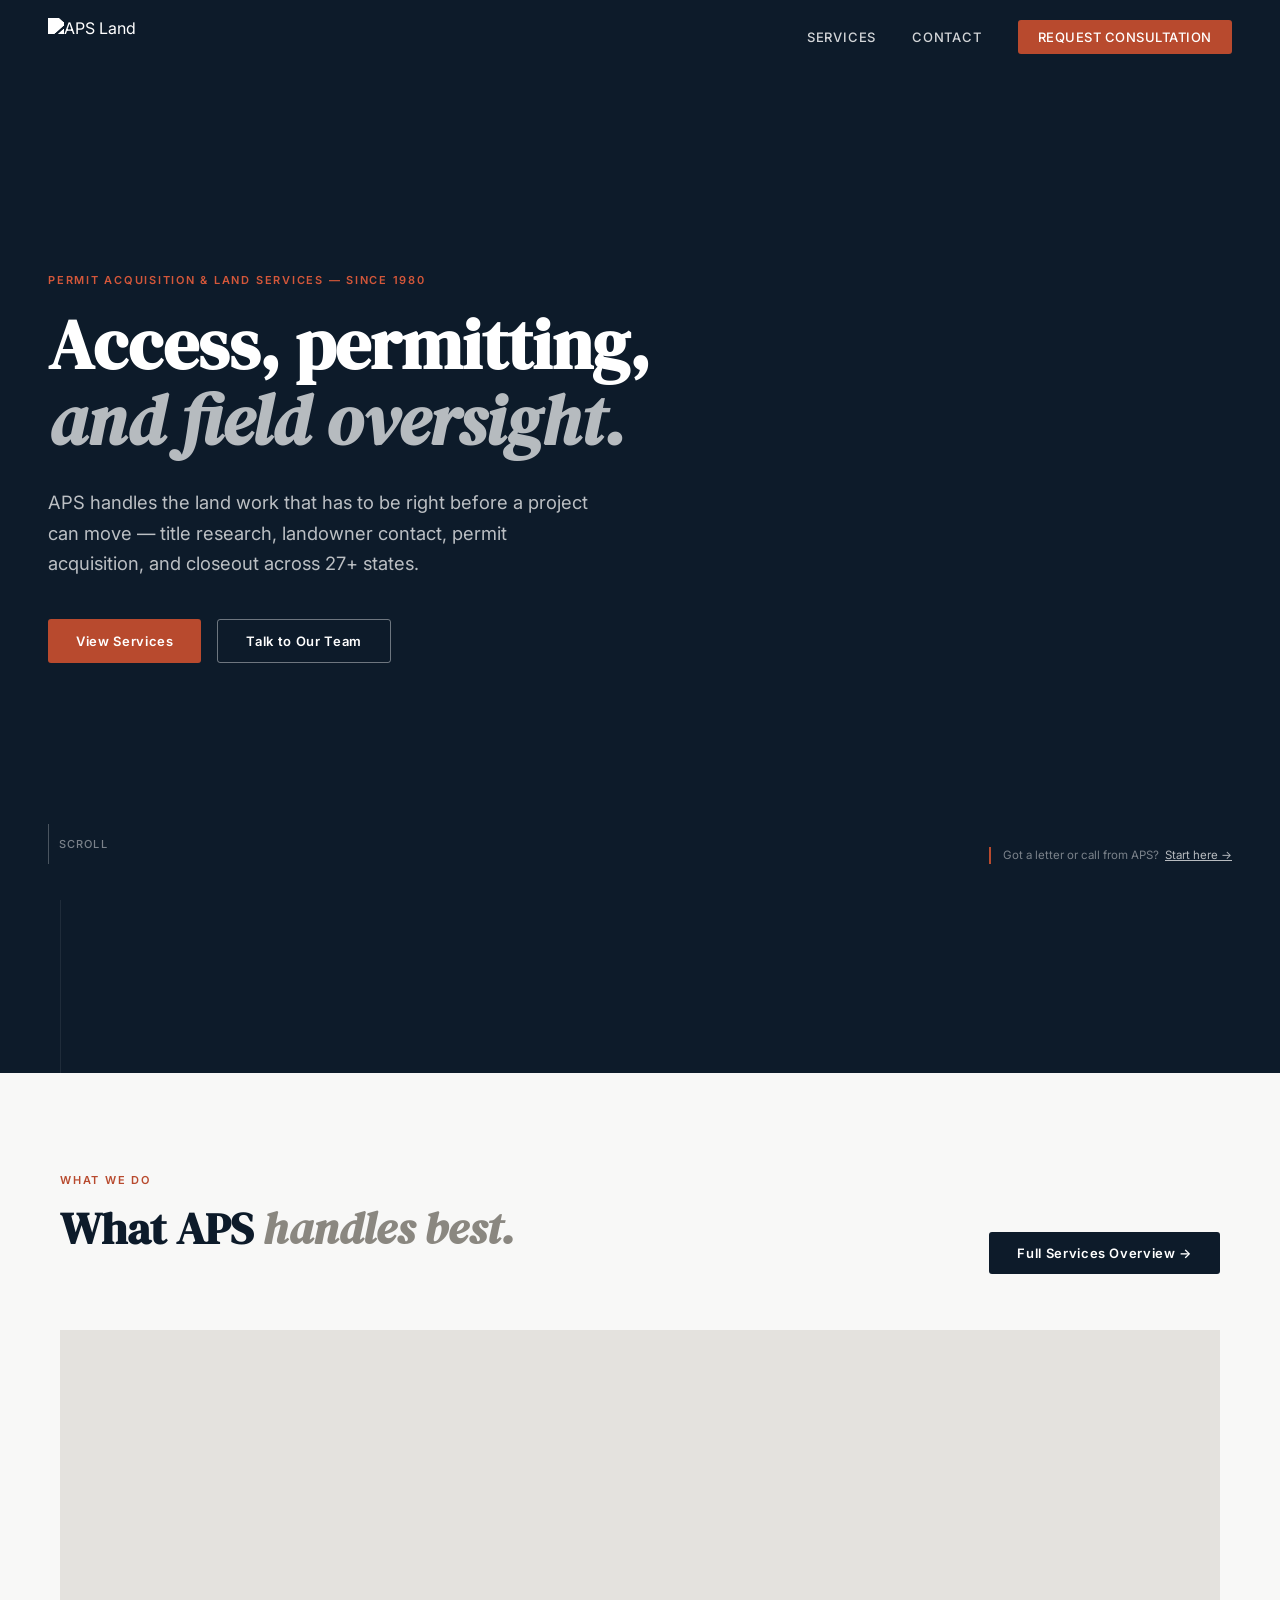
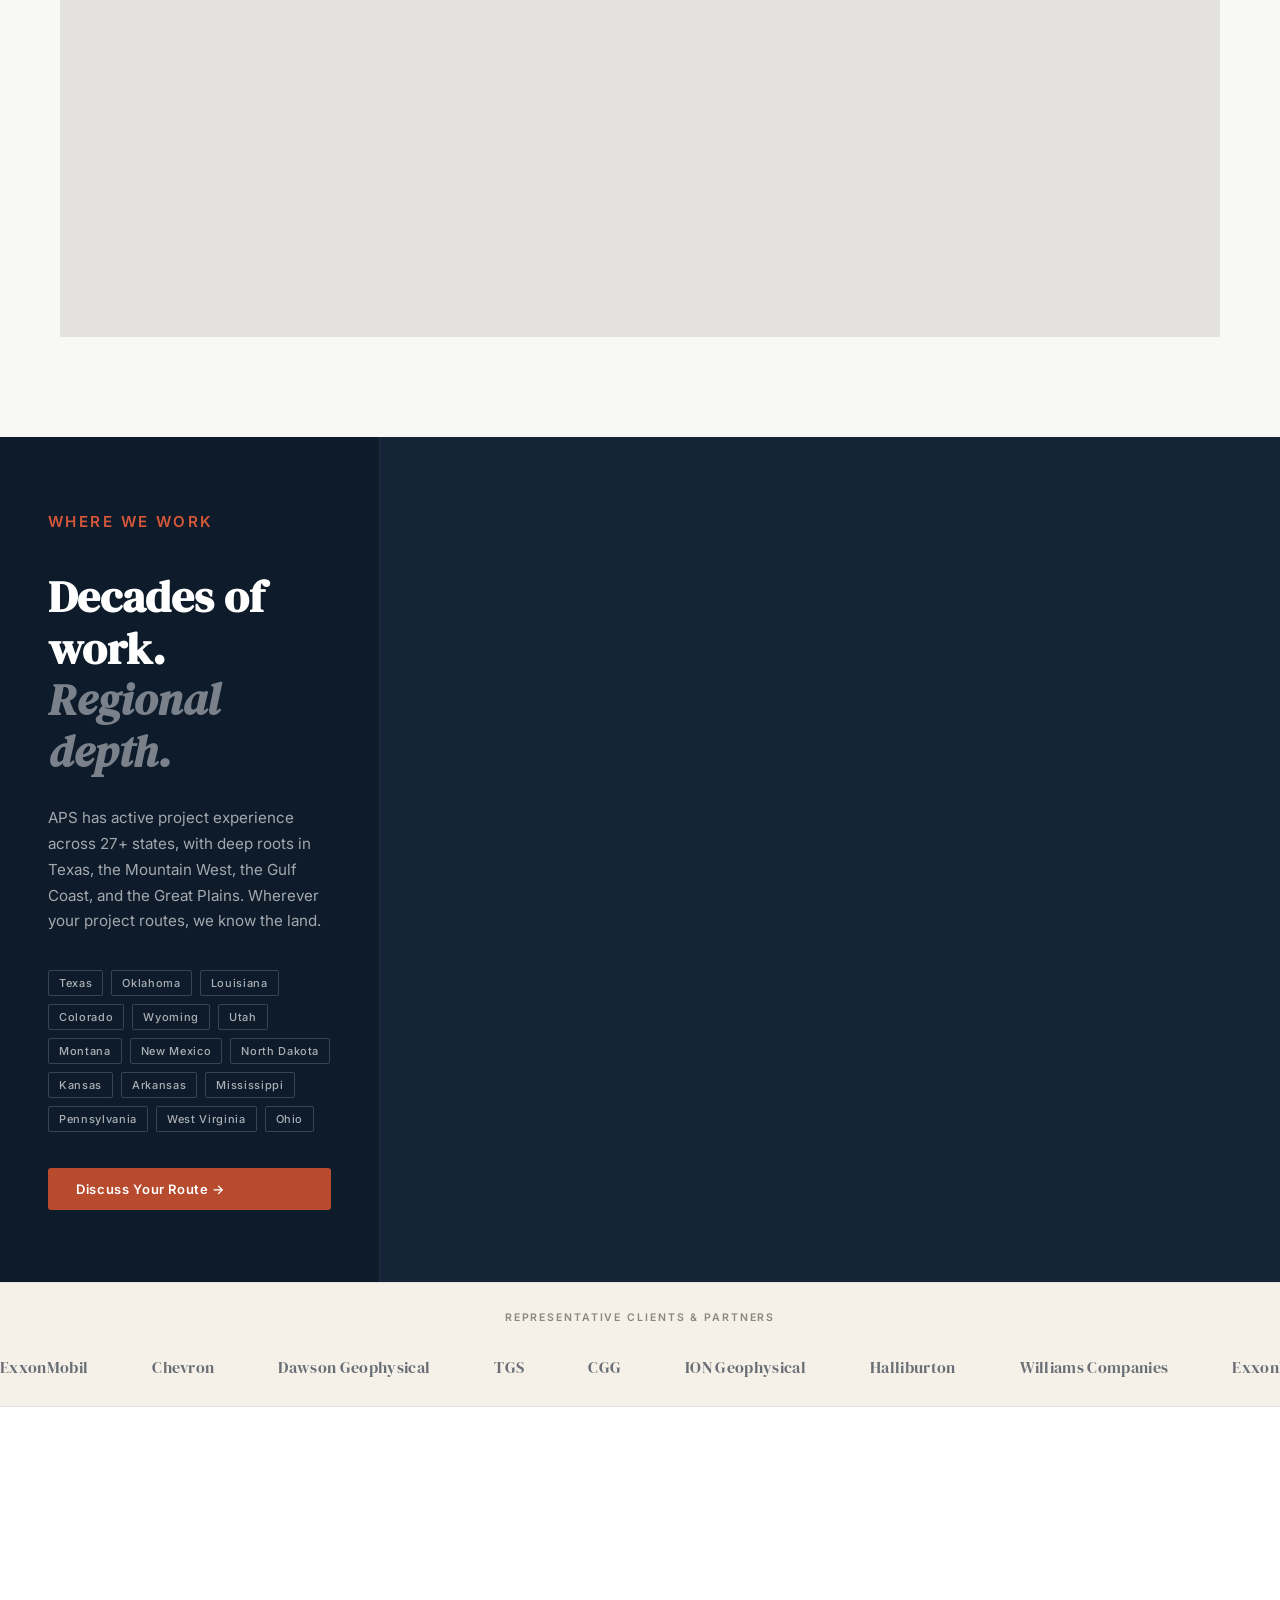
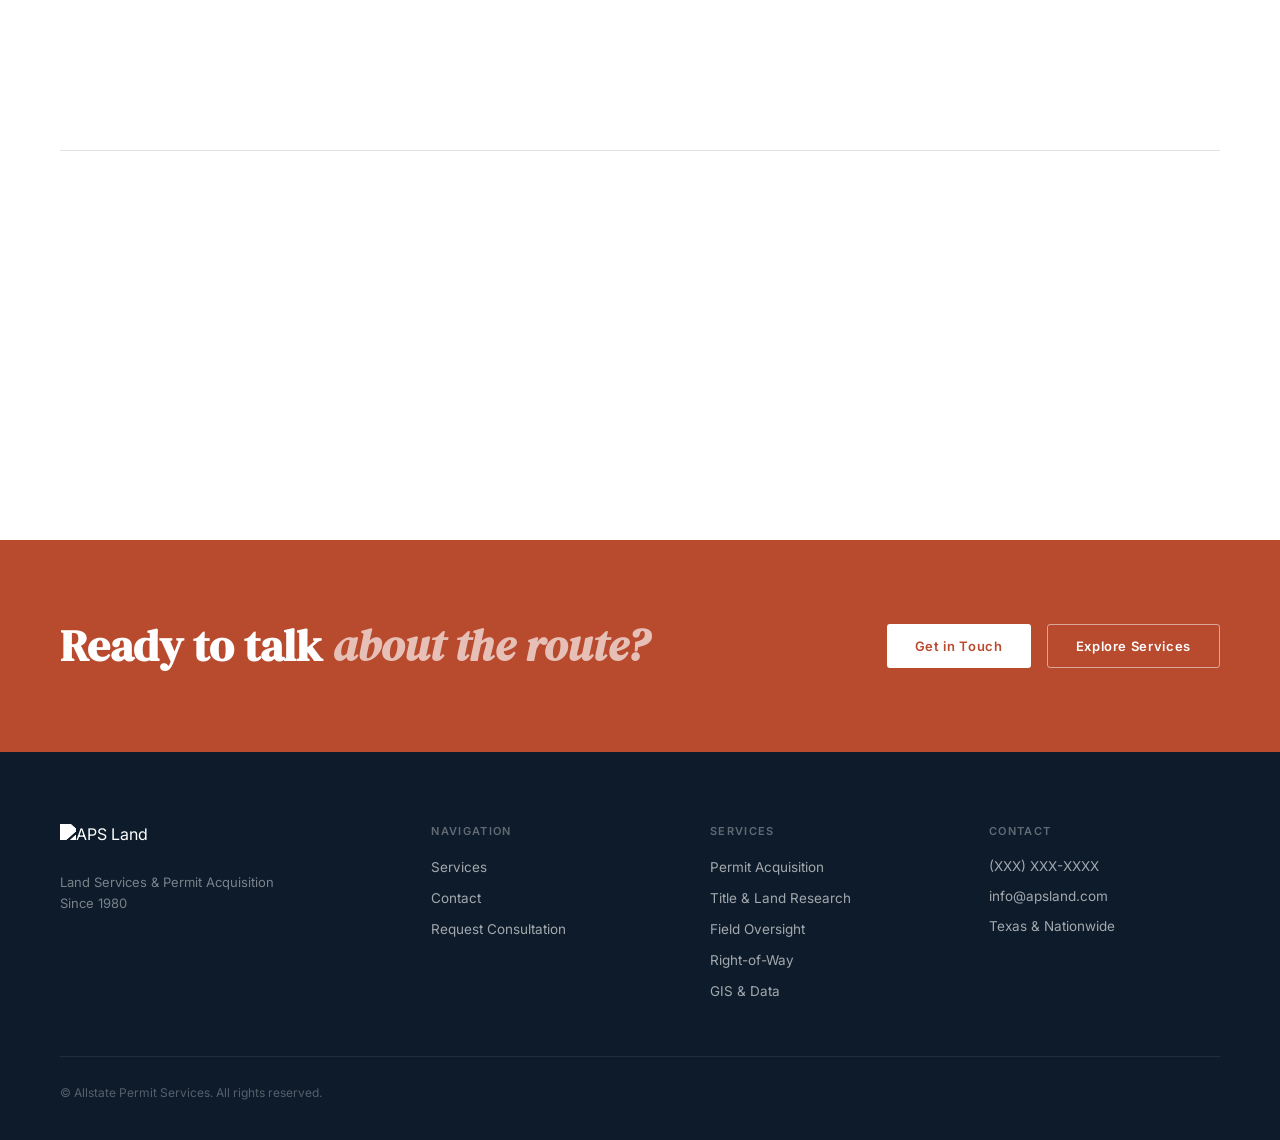
==== commit 25f7e4eb: "Update index.html" ====
--- a/index.html
+++ b/index.html
@@ -6,7 +6,7 @@
   <title>APS Land — Permit Acquisition & Land Services Since 1980</title>
   <meta name="description" content="APS Land delivers permit acquisition, land services, and field oversight for energy and infrastructure projects across 27+ states. In business since 1980." />
   <link rel="canonical" href="https://apsland.com/" />
-  <link rel="stylesheet" href="css/style.css" />
+  <link rel="stylesheet" href="style.css" />
   <!-- Favicon placeholder: swap in /assets/favicon.ico -->
 </head>
 <body>
--- a/style.css
+++ b/style.css
@@ -0,0 +1,953 @@
+/* ============================================================
+   APS LAND — GLOBAL STYLESHEET
+   ============================================================ */
+
+/* --- Fonts --- */
+@import url('https://fonts.googleapis.com/css2?family=DM+Serif+Display:ital@0;1&family=Inter:wght@300;400;500;600&display=swap');
+
+/* --- Reset & Base --- */
+*, *::before, *::after { box-sizing: border-box; margin: 0; padding: 0; }
+html { font-size: 16px; scroll-behavior: smooth; }
+body {
+  font-family: 'Inter', sans-serif;
+  font-weight: 400;
+  color: #1a1a1a;
+  background: #fff;
+  overflow-x: hidden;
+  -webkit-font-smoothing: antialiased;
+}
+img { max-width: 100%; display: block; }
+a { color: inherit; text-decoration: none; }
+
+/* --- Tokens --- */
+:root {
+  --navy:     #0d1b2a;
+  --navy-mid: #162437;
+  --sand:     #f5f0e8;
+  --rust:     #b84a2e;
+  --rust-lt:  #d4573a;
+  --white:    #ffffff;
+  --gray-50:  #f8f8f7;
+  --gray-200: #e4e2de;
+  --gray-500: #8a8780;
+  --gray-800: #2e2c29;
+  --type-display: 'DM Serif Display', Georgia, serif;
+  --type-body:    'Inter', system-ui, sans-serif;
+  --ease-out: cubic-bezier(0.22, 1, 0.36, 1);
+  --nav-h: 72px;
+}
+
+/* ============================================================
+   NAVIGATION
+   ============================================================ */
+.nav {
+  position: fixed;
+  top: 0; left: 0; right: 0;
+  z-index: 1000;
+  height: var(--nav-h);
+  display: flex;
+  align-items: center;
+  justify-content: space-between;
+  padding: 0 48px;
+  transition: background 0.3s var(--ease-out), box-shadow 0.3s var(--ease-out);
+}
+.nav.scrolled {
+  background: var(--navy);
+  box-shadow: 0 1px 0 rgba(255,255,255,0.08);
+}
+.nav-logo img {
+  height: 36px;
+  width: auto;
+  filter: brightness(0) invert(1);
+}
+.nav-links {
+  display: flex;
+  align-items: center;
+  gap: 36px;
+  list-style: none;
+}
+.nav-links a {
+  font-size: 13px;
+  font-weight: 500;
+  letter-spacing: 0.06em;
+  text-transform: uppercase;
+  color: rgba(255,255,255,0.82);
+  transition: color 0.2s;
+}
+.nav-links a:hover { color: #fff; }
+.nav-links .nav-cta a {
+  background: var(--rust);
+  color: #fff;
+  padding: 9px 20px;
+  border-radius: 3px;
+  letter-spacing: 0.04em;
+  transition: background 0.2s;
+}
+.nav-links .nav-cta a:hover { background: var(--rust-lt); }
+
+/* Mobile nav toggle */
+.nav-toggle {
+  display: none;
+  flex-direction: column;
+  gap: 5px;
+  background: none;
+  border: none;
+  cursor: pointer;
+  padding: 4px;
+}
+.nav-toggle span {
+  display: block;
+  width: 24px;
+  height: 2px;
+  background: #fff;
+  transition: 0.3s;
+}
+
+@media (max-width: 768px) {
+  .nav { padding: 0 24px; background: var(--navy); }
+  .nav-toggle { display: flex; }
+  .nav-links {
+    display: none;
+    position: absolute;
+    top: var(--nav-h);
+    left: 0; right: 0;
+    flex-direction: column;
+    gap: 0;
+    background: var(--navy);
+    padding: 16px 0 24px;
+    border-top: 1px solid rgba(255,255,255,0.1);
+  }
+  .nav-links.open { display: flex; }
+  .nav-links li { width: 100%; }
+  .nav-links a { display: block; padding: 12px 24px; }
+  .nav-links .nav-cta { padding: 12px 24px; }
+  .nav-links .nav-cta a { display: inline-block; padding: 9px 20px; }
+}
+
+/* ============================================================
+   HERO — FULL BLEED VIDEO / IMAGE
+   ============================================================ */
+.hero {
+  position: relative;
+  height: 100vh;
+  min-height: 640px;
+  display: flex;
+  align-items: center;
+  overflow: hidden;
+  background: var(--navy);
+}
+.hero-media {
+  position: absolute;
+  inset: 0;
+  width: 100%;
+  height: 100%;
+  object-fit: cover;
+  opacity: 0.38;
+}
+.hero-overlay {
+  position: absolute;
+  inset: 0;
+  background: linear-gradient(135deg, rgba(13,27,42,0.72) 0%, rgba(13,27,42,0.42) 100%);
+}
+.hero-content {
+  position: relative;
+  z-index: 2;
+  max-width: 820px;
+  padding: 0 48px;
+  margin-top: calc(var(--nav-h) / 2);
+}
+.hero-eyebrow {
+  font-size: 11px;
+  font-weight: 600;
+  letter-spacing: 0.16em;
+  text-transform: uppercase;
+  color: var(--rust-lt);
+  margin-bottom: 20px;
+}
+.hero-headline {
+  font-family: var(--type-display);
+  font-size: clamp(2.8rem, 5.5vw, 4.8rem);
+  line-height: 1.08;
+  color: #fff;
+  margin-bottom: 28px;
+}
+.hero-headline em {
+  font-style: italic;
+  color: rgba(255,255,255,0.7);
+}
+.hero-sub {
+  font-size: clamp(1rem, 1.5vw, 1.15rem);
+  line-height: 1.65;
+  color: rgba(255,255,255,0.72);
+  max-width: 540px;
+  margin-bottom: 40px;
+}
+.hero-actions {
+  display: flex;
+  gap: 16px;
+  flex-wrap: wrap;
+}
+.hero-scroll {
+  position: absolute;
+  bottom: 36px;
+  left: 48px;
+  z-index: 2;
+  display: flex;
+  align-items: center;
+  gap: 10px;
+  font-size: 11px;
+  font-weight: 500;
+  letter-spacing: 0.1em;
+  text-transform: uppercase;
+  color: rgba(255,255,255,0.45);
+}
+.hero-scroll::before {
+  content: '';
+  display: block;
+  width: 1px;
+  height: 40px;
+  background: rgba(255,255,255,0.25);
+  animation: scrollPulse 2s ease-in-out infinite;
+}
+@keyframes scrollPulse {
+  0%, 100% { opacity: 0.3; transform: scaleY(1); }
+  50% { opacity: 1; transform: scaleY(1.15); }
+}
+.hero-notice {
+  position: absolute;
+  bottom: 36px;
+  right: 48px;
+  z-index: 2;
+  font-size: 11.5px;
+  color: rgba(255,255,255,0.45);
+  border-left: 2px solid var(--rust);
+  padding-left: 12px;
+  max-width: 280px;
+  line-height: 1.5;
+}
+.hero-notice a { color: rgba(255,255,255,0.7); text-decoration: underline; }
+
+@media (max-width: 768px) {
+  .hero-content { padding: 0 24px; }
+  .hero-scroll, .hero-notice { left: 24px; right: 24px; }
+}
+
+/* ============================================================
+   BUTTONS
+   ============================================================ */
+.btn {
+  display: inline-flex;
+  align-items: center;
+  gap: 8px;
+  font-family: var(--type-body);
+  font-size: 13px;
+  font-weight: 600;
+  letter-spacing: 0.05em;
+  padding: 13px 28px;
+  border-radius: 3px;
+  border: none;
+  cursor: pointer;
+  transition: background 0.2s, color 0.2s, box-shadow 0.2s;
+}
+.btn-primary {
+  background: var(--rust);
+  color: #fff;
+}
+.btn-primary:hover { background: var(--rust-lt); box-shadow: 0 4px 18px rgba(184,74,46,0.35); }
+.btn-outline {
+  background: transparent;
+  color: #fff;
+  border: 1.5px solid rgba(255,255,255,0.4);
+}
+.btn-outline:hover { border-color: #fff; background: rgba(255,255,255,0.08); }
+.btn-dark {
+  background: var(--navy);
+  color: #fff;
+}
+.btn-dark:hover { background: var(--navy-mid); }
+
+/* ============================================================
+   SECTION SCAFFOLDING
+   ============================================================ */
+.section { padding: 100px 48px; }
+.section-sm { padding: 72px 48px; }
+.container { max-width: 1160px; margin: 0 auto; }
+
+.section-label {
+  font-size: 11px;
+  font-weight: 600;
+  letter-spacing: 0.16em;
+  text-transform: uppercase;
+  color: var(--rust);
+  margin-bottom: 16px;
+}
+.section-title {
+  font-family: var(--type-display);
+  font-size: clamp(2rem, 3.5vw, 3rem);
+  line-height: 1.15;
+  color: var(--navy);
+  margin-bottom: 20px;
+}
+.section-title em { font-style: italic; color: var(--gray-500); }
+.section-lead {
+  font-size: 1.05rem;
+  line-height: 1.7;
+  color: var(--gray-800);
+  max-width: 560px;
+}
+
+@media (max-width: 768px) {
+  .section { padding: 72px 24px; }
+  .section-sm { padding: 48px 24px; }
+}
+
+/* ============================================================
+   STATS STRIP
+   ============================================================ */
+.stats {
+  background: var(--navy);
+  padding: 0 48px;
+}
+.stats-inner {
+  max-width: 1160px;
+  margin: 0 auto;
+  display: grid;
+  grid-template-columns: repeat(4, 1fr);
+  border-left: 1px solid rgba(255,255,255,0.08);
+}
+.stat-item {
+  padding: 52px 36px;
+  border-right: 1px solid rgba(255,255,255,0.08);
+  border-bottom: 1px solid rgba(255,255,255,0.08);
+}
+.stat-num {
+  font-family: var(--type-display);
+  font-size: clamp(2.2rem, 3.5vw, 3.2rem);
+  color: #fff;
+  line-height: 1;
+  margin-bottom: 8px;
+}
+.stat-num span { color: var(--rust-lt); }
+.stat-label {
+  font-size: 12px;
+  font-weight: 500;
+  letter-spacing: 0.08em;
+  text-transform: uppercase;
+  color: rgba(255,255,255,0.5);
+}
+@media (max-width: 900px) {
+  .stats-inner { grid-template-columns: repeat(2, 1fr); }
+}
+@media (max-width: 480px) {
+  .stats { padding: 0 24px; }
+  .stats-inner { grid-template-columns: 1fr; }
+  .stat-item { padding: 36px 24px; }
+}
+
+/* ============================================================
+   SERVICES GRID (HOME)
+   ============================================================ */
+.services-home { background: var(--gray-50); }
+.services-home .section-head {
+  display: flex;
+  justify-content: space-between;
+  align-items: flex-end;
+  margin-bottom: 56px;
+  gap: 24px;
+  flex-wrap: wrap;
+}
+.service-cards {
+  display: grid;
+  grid-template-columns: repeat(3, 1fr);
+  gap: 2px;
+  background: var(--gray-200);
+}
+.service-card {
+  background: #fff;
+  padding: 44px 40px;
+  display: flex;
+  flex-direction: column;
+  gap: 16px;
+  transition: background 0.25s;
+}
+.service-card:hover { background: var(--sand); }
+.service-num {
+  font-size: 11px;
+  font-weight: 600;
+  letter-spacing: 0.12em;
+  color: var(--rust);
+}
+.service-card-title {
+  font-family: var(--type-display);
+  font-size: 1.45rem;
+  color: var(--navy);
+  line-height: 1.2;
+}
+.service-card p {
+  font-size: 0.92rem;
+  line-height: 1.68;
+  color: var(--gray-800);
+  flex: 1;
+}
+.service-link {
+  font-size: 12px;
+  font-weight: 600;
+  letter-spacing: 0.08em;
+  text-transform: uppercase;
+  color: var(--rust);
+  display: flex;
+  align-items: center;
+  gap: 6px;
+  transition: gap 0.2s;
+}
+.service-link:hover { gap: 10px; }
+@media (max-width: 900px) {
+  .service-cards { grid-template-columns: repeat(2, 1fr); }
+}
+@media (max-width: 560px) {
+  .service-cards { grid-template-columns: 1fr; }
+  .service-card { padding: 32px 24px; }
+}
+
+/* ============================================================
+   MAP SECTION
+   ============================================================ */
+.map-section {
+  background: var(--navy);
+  padding: 0;
+  position: relative;
+  overflow: hidden;
+}
+.map-layout {
+  display: grid;
+  grid-template-columns: 380px 1fr;
+  min-height: 620px;
+}
+.map-sidebar {
+  padding: 72px 48px;
+  display: flex;
+  flex-direction: column;
+  justify-content: center;
+  border-right: 1px solid rgba(255,255,255,0.08);
+  z-index: 2;
+}
+.map-sidebar .section-label { color: var(--rust-lt); }
+.map-sidebar .section-title { color: #fff; margin-bottom: 28px; }
+.map-sidebar .section-title em { color: rgba(255,255,255,0.45); }
+.map-sidebar p {
+  font-size: 0.95rem;
+  line-height: 1.7;
+  color: rgba(255,255,255,0.62);
+  margin-bottom: 36px;
+}
+.state-list {
+  display: flex;
+  flex-wrap: wrap;
+  gap: 8px;
+  margin-bottom: 36px;
+}
+.state-tag {
+  font-size: 11px;
+  font-weight: 500;
+  letter-spacing: 0.06em;
+  padding: 5px 10px;
+  border: 1px solid rgba(255,255,255,0.18);
+  color: rgba(255,255,255,0.65);
+  border-radius: 2px;
+  cursor: pointer;
+  transition: all 0.18s;
+}
+.state-tag:hover, .state-tag.active {
+  background: var(--rust);
+  border-color: var(--rust);
+  color: #fff;
+}
+.map-canvas {
+  position: relative;
+  background: var(--navy-mid);
+  overflow: hidden;
+  min-height: 480px;
+}
+#us-map {
+  width: 100%;
+  height: 100%;
+  position: absolute;
+  inset: 0;
+}
+#us-map path {
+  fill: rgba(255,255,255,0.06);
+  stroke: rgba(255,255,255,0.12);
+  stroke-width: 0.5;
+  transition: fill 0.25s;
+  cursor: pointer;
+}
+#us-map path.covered {
+  fill: rgba(184,74,46,0.35);
+  stroke: rgba(184,74,46,0.6);
+}
+#us-map path:hover {
+  fill: rgba(184,74,46,0.55);
+}
+#us-map path.active-state {
+  fill: var(--rust);
+}
+.map-tooltip {
+  position: absolute;
+  background: var(--navy);
+  border: 1px solid rgba(255,255,255,0.15);
+  color: #fff;
+  font-size: 12px;
+  padding: 8px 14px;
+  border-radius: 3px;
+  pointer-events: none;
+  white-space: nowrap;
+  display: none;
+  z-index: 10;
+}
+@media (max-width: 900px) {
+  .map-layout { grid-template-columns: 1fr; }
+  .map-sidebar { padding: 48px 24px; border-right: none; border-bottom: 1px solid rgba(255,255,255,0.08); }
+  .map-canvas { min-height: 320px; }
+}
+
+/* ============================================================
+   MARQUEE / LOGO STRIP
+   ============================================================ */
+.marquee-section {
+  background: var(--sand);
+  padding: 0;
+  overflow: hidden;
+  border-top: 1px solid var(--gray-200);
+  border-bottom: 1px solid var(--gray-200);
+}
+.marquee-label {
+  text-align: center;
+  font-size: 10.5px;
+  font-weight: 600;
+  letter-spacing: 0.18em;
+  text-transform: uppercase;
+  color: var(--gray-500);
+  padding: 28px 0 12px;
+}
+.marquee-track-wrap { overflow: hidden; padding: 20px 0 28px; }
+.marquee-track {
+  display: flex;
+  gap: 64px;
+  animation: marqueeScroll 28s linear infinite;
+  width: max-content;
+}
+.marquee-track:hover { animation-play-state: paused; }
+.marquee-item {
+  font-family: var(--type-display);
+  font-size: 1rem;
+  font-weight: 400;
+  color: var(--navy);
+  opacity: 0.6;
+  white-space: nowrap;
+  letter-spacing: 0.02em;
+}
+@keyframes marqueeScroll {
+  from { transform: translateX(0); }
+  to   { transform: translateX(-50%); }
+}
+
+/* ============================================================
+   PROCESS / HOW IT WORKS
+   ============================================================ */
+.process-section { background: #fff; }
+.process-grid {
+  display: grid;
+  grid-template-columns: repeat(4, 1fr);
+  gap: 0;
+  border-top: 1px solid var(--gray-200);
+  margin-top: 56px;
+}
+.process-step {
+  padding: 40px 32px 40px 0;
+  border-right: 1px solid var(--gray-200);
+  position: relative;
+}
+.process-step:last-child { border-right: none; padding-right: 0; }
+.process-step:not(:first-child) { padding-left: 32px; }
+.step-num {
+  font-family: var(--type-display);
+  font-size: 3.5rem;
+  line-height: 1;
+  color: var(--gray-200);
+  margin-bottom: 20px;
+}
+.step-title {
+  font-family: var(--type-display);
+  font-size: 1.2rem;
+  color: var(--navy);
+  margin-bottom: 12px;
+}
+.process-step p {
+  font-size: 0.88rem;
+  line-height: 1.68;
+  color: var(--gray-500);
+}
+@media (max-width: 900px) {
+  .process-grid { grid-template-columns: repeat(2, 1fr); gap: 0; }
+  .process-step { padding: 32px; border-right: 1px solid var(--gray-200); border-bottom: 1px solid var(--gray-200); }
+  .process-step:nth-child(2n) { border-right: none; }
+  .process-step:nth-last-child(-n+2) { border-bottom: none; }
+}
+@media (max-width: 540px) {
+  .process-grid { grid-template-columns: 1fr; }
+  .process-step { border-right: none; padding: 28px 0; }
+  .process-step:last-child { border-bottom: none; }
+}
+
+/* ============================================================
+   CTA BAND
+   ============================================================ */
+.cta-band {
+  background: var(--rust);
+  padding: 80px 48px;
+}
+.cta-band .container {
+  display: flex;
+  align-items: center;
+  justify-content: space-between;
+  gap: 40px;
+  flex-wrap: wrap;
+}
+.cta-band .section-title { color: #fff; margin: 0; }
+.cta-band .section-title em { color: rgba(255,255,255,0.65); }
+.cta-actions { display: flex; gap: 16px; flex-wrap: wrap; }
+.btn-white {
+  background: #fff;
+  color: var(--rust);
+  font-weight: 600;
+}
+.btn-white:hover { background: rgba(255,255,255,0.88); }
+.btn-ghost-white {
+  background: transparent;
+  color: #fff;
+  border: 1.5px solid rgba(255,255,255,0.5);
+}
+.btn-ghost-white:hover { border-color: #fff; background: rgba(255,255,255,0.1); }
+@media (max-width: 768px) {
+  .cta-band { padding: 60px 24px; }
+}
+
+/* ============================================================
+   FOOTER
+   ============================================================ */
+.footer {
+  background: var(--navy);
+  padding: 72px 48px 40px;
+}
+.footer-grid {
+  max-width: 1160px;
+  margin: 0 auto;
+  display: grid;
+  grid-template-columns: 1.4fr 1fr 1fr 1fr;
+  gap: 48px;
+  padding-bottom: 56px;
+  border-bottom: 1px solid rgba(255,255,255,0.08);
+}
+.footer-logo img {
+  height: 32px;
+  filter: brightness(0) invert(1);
+  margin-bottom: 16px;
+}
+.footer-tagline {
+  font-size: 13px;
+  line-height: 1.65;
+  color: rgba(255,255,255,0.45);
+  max-width: 220px;
+}
+.footer-col-title {
+  font-size: 11px;
+  font-weight: 600;
+  letter-spacing: 0.12em;
+  text-transform: uppercase;
+  color: rgba(255,255,255,0.35);
+  margin-bottom: 18px;
+}
+.footer-links {
+  list-style: none;
+  display: flex;
+  flex-direction: column;
+  gap: 11px;
+}
+.footer-links a {
+  font-size: 13.5px;
+  color: rgba(255,255,255,0.62);
+  transition: color 0.2s;
+}
+.footer-links a:hover { color: #fff; }
+.footer-contact-item {
+  font-size: 13.5px;
+  color: rgba(255,255,255,0.62);
+  margin-bottom: 10px;
+  line-height: 1.5;
+}
+.footer-contact-item a { color: rgba(255,255,255,0.62); transition: color 0.2s; }
+.footer-contact-item a:hover { color: #fff; }
+.footer-bottom {
+  max-width: 1160px;
+  margin: 0 auto;
+  display: flex;
+  align-items: center;
+  justify-content: space-between;
+  padding-top: 28px;
+  gap: 16px;
+  flex-wrap: wrap;
+}
+.footer-copy {
+  font-size: 12px;
+  color: rgba(255,255,255,0.3);
+}
+@media (max-width: 900px) {
+  .footer-grid { grid-template-columns: repeat(2, 1fr); }
+}
+@media (max-width: 540px) {
+  .footer { padding: 52px 24px 32px; }
+  .footer-grid { grid-template-columns: 1fr; gap: 36px; }
+  .footer-bottom { flex-direction: column; align-items: flex-start; }
+}
+
+/* ============================================================
+   SERVICES PAGE
+   ============================================================ */
+.page-hero {
+  background: var(--navy);
+  padding: 160px 48px 80px;
+}
+.page-hero .section-label { color: var(--rust-lt); margin-bottom: 12px; }
+.page-hero .section-title { color: #fff; max-width: 700px; }
+.page-hero p {
+  color: rgba(255,255,255,0.6);
+  font-size: 1.05rem;
+  line-height: 1.7;
+  max-width: 560px;
+  margin-top: 20px;
+}
+.services-detail { background: #fff; }
+.service-block {
+  display: grid;
+  grid-template-columns: 1fr 1fr;
+  min-height: 440px;
+  border-bottom: 1px solid var(--gray-200);
+}
+.service-block:nth-child(even) .service-block-info { order: 2; }
+.service-block:nth-child(even) .service-block-visual { order: 1; }
+.service-block-info {
+  padding: 72px 56px;
+  display: flex;
+  flex-direction: column;
+  justify-content: center;
+}
+.service-block-num {
+  font-family: var(--type-display);
+  font-size: 5rem;
+  line-height: 1;
+  color: var(--gray-200);
+  margin-bottom: 8px;
+}
+.service-block-title {
+  font-family: var(--type-display);
+  font-size: 2rem;
+  color: var(--navy);
+  margin-bottom: 20px;
+  line-height: 1.15;
+}
+.service-block-info p {
+  font-size: 0.95rem;
+  line-height: 1.75;
+  color: var(--gray-800);
+  margin-bottom: 16px;
+}
+.service-bullets {
+  list-style: none;
+  display: flex;
+  flex-direction: column;
+  gap: 8px;
+  margin: 16px 0 28px;
+}
+.service-bullets li {
+  font-size: 0.88rem;
+  color: var(--gray-800);
+  padding-left: 16px;
+  position: relative;
+  line-height: 1.55;
+}
+.service-bullets li::before {
+  content: '—';
+  position: absolute;
+  left: 0;
+  color: var(--rust);
+  font-size: 0.8rem;
+}
+.service-block-visual {
+  background: var(--navy-mid);
+  position: relative;
+  overflow: hidden;
+}
+.service-block-visual-inner {
+  position: absolute;
+  inset: 0;
+  display: flex;
+  align-items: center;
+  justify-content: center;
+  font-family: var(--type-display);
+  font-size: 8rem;
+  color: rgba(255,255,255,0.04);
+  user-select: none;
+}
+.service-block-visual-accent {
+  position: absolute;
+  bottom: 0; left: 0; right: 0;
+  height: 4px;
+  background: var(--rust);
+}
+@media (max-width: 900px) {
+  .service-block { grid-template-columns: 1fr; }
+  .service-block-info { padding: 48px 24px; order: 2 !important; }
+  .service-block-visual { min-height: 200px; order: 1 !important; }
+}
+
+/* ============================================================
+   CONTACT PAGE
+   ============================================================ */
+.contact-layout {
+  display: grid;
+  grid-template-columns: 1fr 1.2fr;
+  min-height: calc(100vh - var(--nav-h));
+}
+.contact-info {
+  background: var(--navy);
+  padding: 120px 56px 80px;
+  display: flex;
+  flex-direction: column;
+  justify-content: center;
+}
+.contact-info .section-label { color: var(--rust-lt); }
+.contact-info .section-title { color: #fff; margin-bottom: 32px; }
+.contact-info .section-title em { color: rgba(255,255,255,0.45); }
+.contact-detail {
+  margin-bottom: 28px;
+}
+.contact-detail-label {
+  font-size: 10.5px;
+  font-weight: 600;
+  letter-spacing: 0.14em;
+  text-transform: uppercase;
+  color: rgba(255,255,255,0.35);
+  margin-bottom: 6px;
+}
+.contact-detail-value {
+  font-size: 1rem;
+  color: rgba(255,255,255,0.82);
+  line-height: 1.55;
+}
+.contact-detail-value a { color: rgba(255,255,255,0.82); transition: color 0.2s; }
+.contact-detail-value a:hover { color: #fff; }
+.contact-divider {
+  width: 40px;
+  height: 2px;
+  background: var(--rust);
+  margin: 40px 0;
+}
+.contact-note {
+  font-size: 13px;
+  color: rgba(255,255,255,0.4);
+  line-height: 1.65;
+  max-width: 320px;
+}
+.contact-form-wrap {
+  background: var(--sand);
+  padding: 120px 56px 80px;
+  display: flex;
+  flex-direction: column;
+  justify-content: center;
+}
+.contact-form-title {
+  font-family: var(--type-display);
+  font-size: 1.6rem;
+  color: var(--navy);
+  margin-bottom: 36px;
+}
+.form-row {
+  display: grid;
+  grid-template-columns: 1fr 1fr;
+  gap: 16px;
+}
+.form-group {
+  display: flex;
+  flex-direction: column;
+  gap: 7px;
+  margin-bottom: 20px;
+}
+.form-group label {
+  font-size: 11px;
+  font-weight: 600;
+  letter-spacing: 0.1em;
+  text-transform: uppercase;
+  color: var(--gray-800);
+}
+.form-group input,
+.form-group select,
+.form-group textarea {
+  font-family: var(--type-body);
+  font-size: 14px;
+  color: var(--navy);
+  background: #fff;
+  border: 1.5px solid var(--gray-200);
+  border-radius: 3px;
+  padding: 12px 16px;
+  transition: border-color 0.2s, box-shadow 0.2s;
+  outline: none;
+  width: 100%;
+}
+.form-group input:focus,
+.form-group select:focus,
+.form-group textarea:focus {
+  border-color: var(--navy);
+  box-shadow: 0 0 0 3px rgba(13,27,42,0.08);
+}
+.form-group textarea { resize: vertical; min-height: 120px; }
+.form-submit { margin-top: 8px; }
+.form-success {
+  display: none;
+  background: #fff;
+  border: 1.5px solid var(--gray-200);
+  border-left: 4px solid var(--rust);
+  padding: 20px 24px;
+  border-radius: 3px;
+  font-size: 14px;
+  color: var(--navy);
+  margin-top: 16px;
+}
+@media (max-width: 900px) {
+  .contact-layout { grid-template-columns: 1fr; }
+  .contact-info { padding: 100px 24px 56px; }
+  .contact-form-wrap { padding: 56px 24px 72px; }
+  .form-row { grid-template-columns: 1fr; }
+}
+
+/* ============================================================
+   SCROLL REVEAL
+   ============================================================ */
+.reveal {
+  opacity: 0;
+  transform: translateY(24px);
+  transition: opacity 0.65s var(--ease-out), transform 0.65s var(--ease-out);
+}
+.reveal.visible {
+  opacity: 1;
+  transform: none;
+}
+.reveal-delay-1 { transition-delay: 0.1s; }
+.reveal-delay-2 { transition-delay: 0.2s; }
+.reveal-delay-3 { transition-delay: 0.3s; }
+.reveal-delay-4 { transition-delay: 0.4s; }
+
+@media (prefers-reduced-motion: reduce) {
+  .reveal { opacity: 1; transform: none; transition: none; }
+  .marquee-track { animation: none; }
+  .hero-scroll::before { animation: none; }
+}
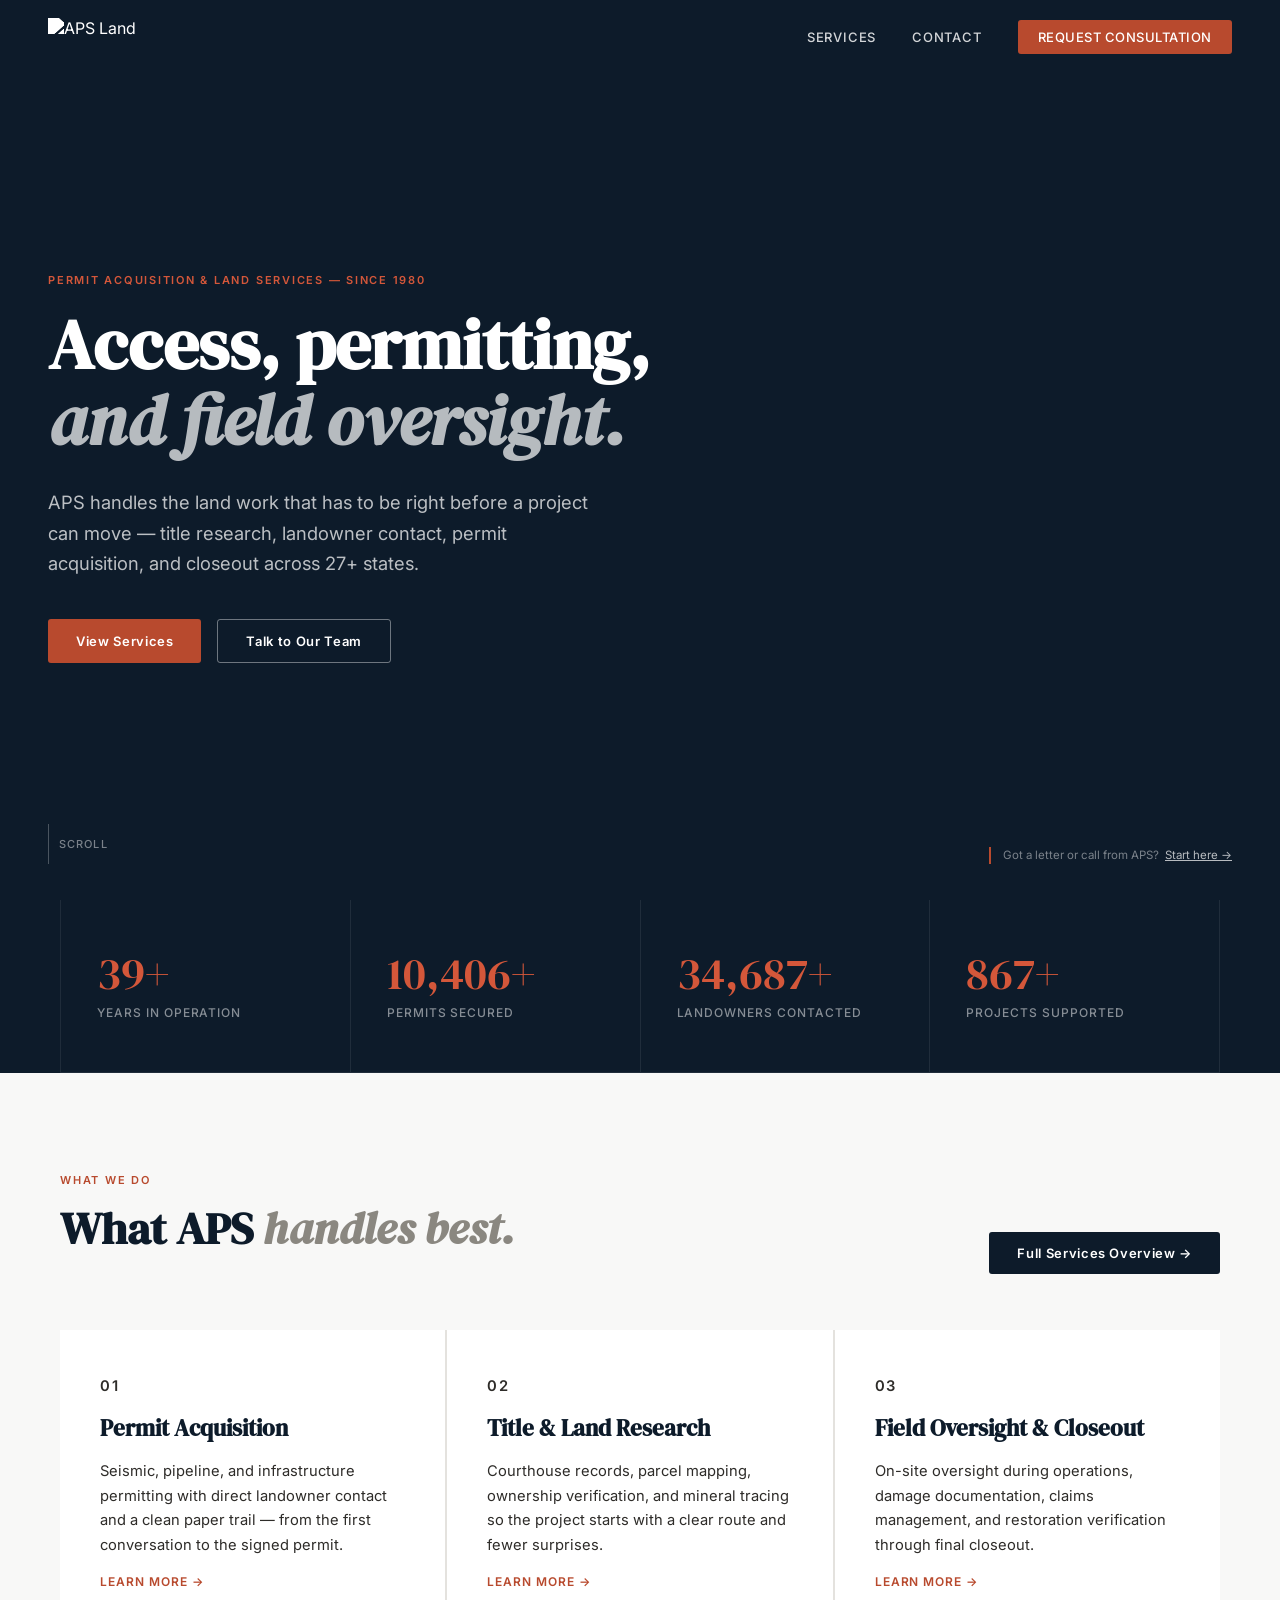
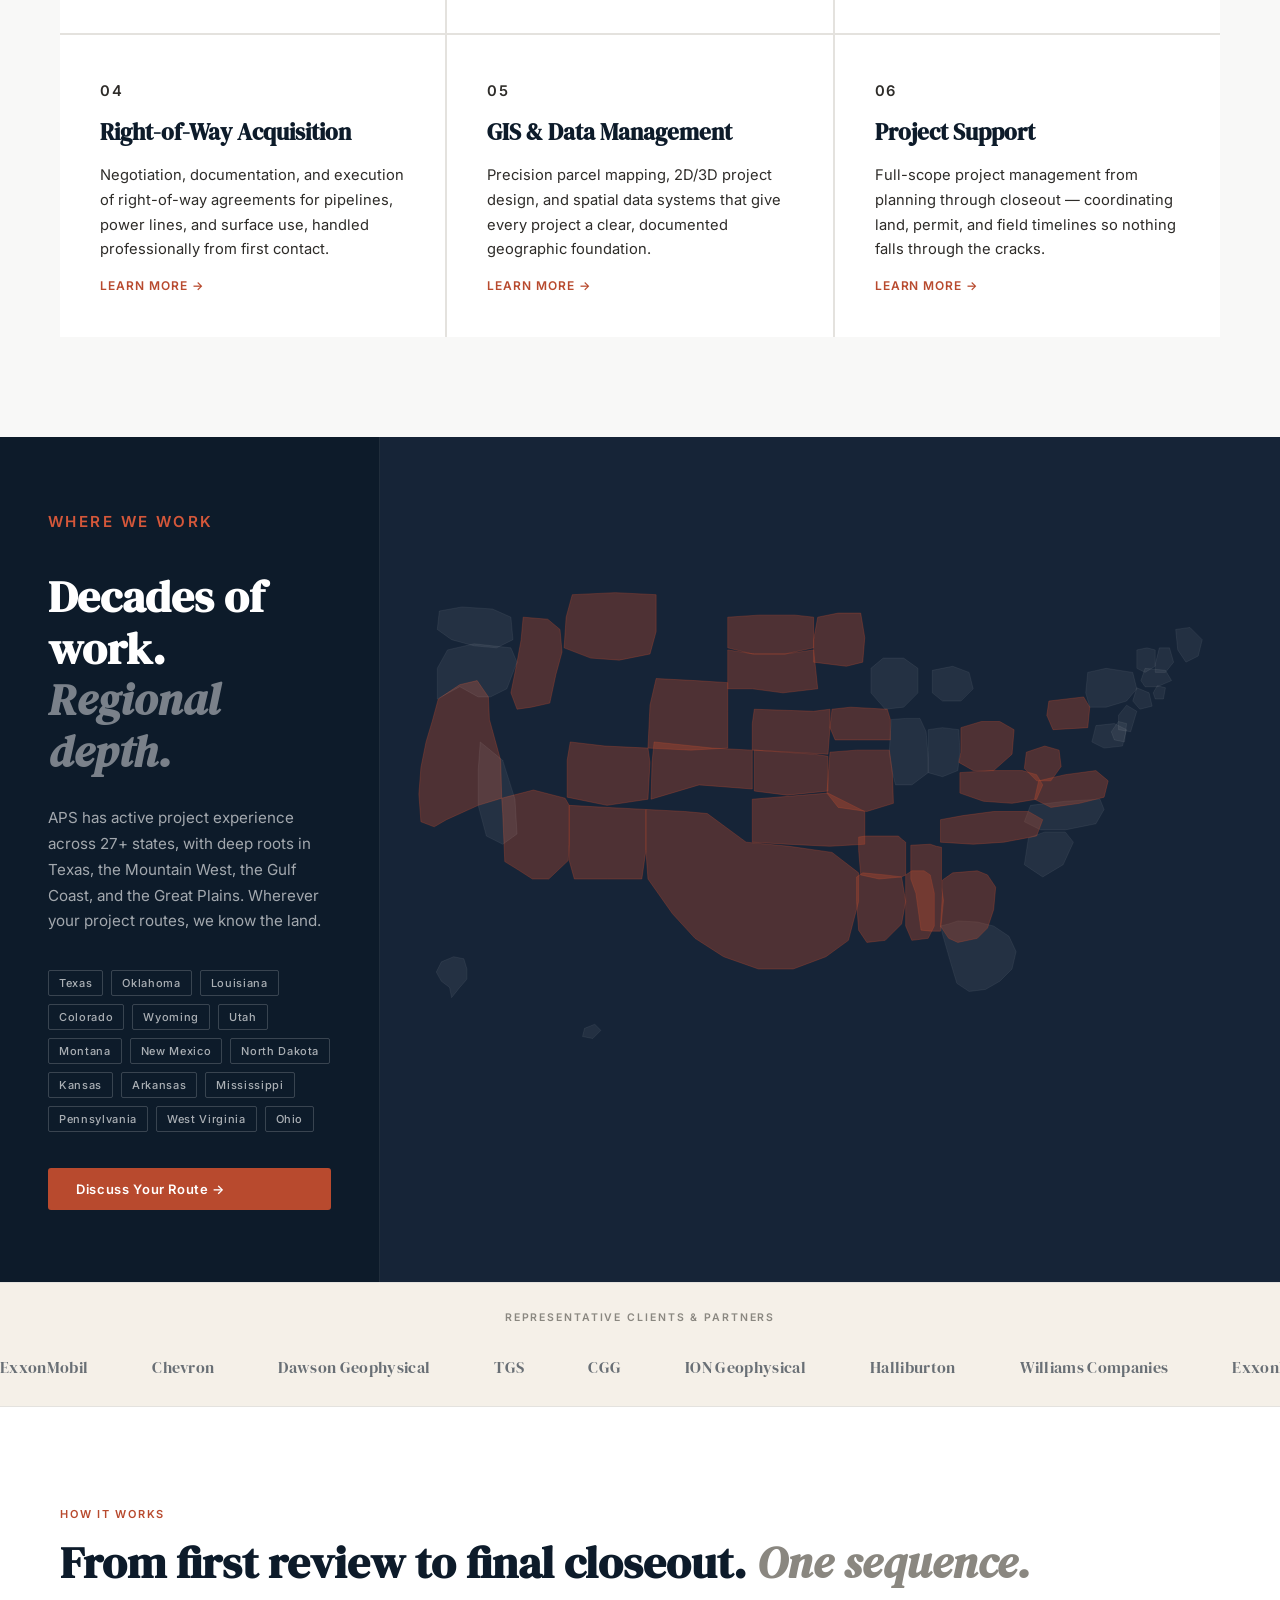
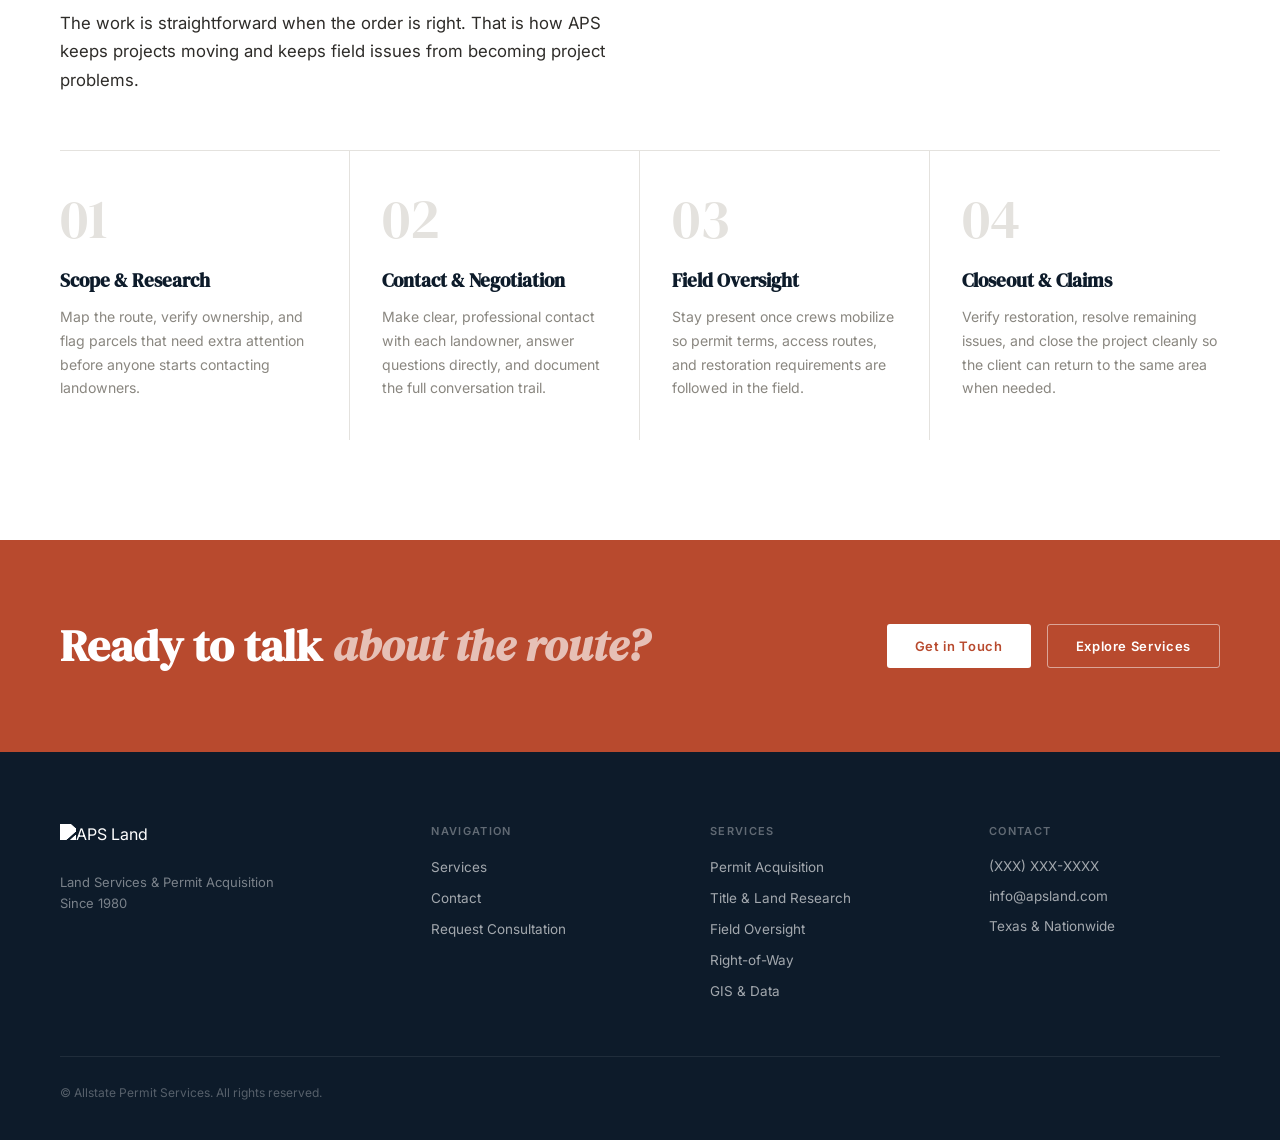
==== commit 3fd18ccb: "Update index.html" ====
--- a/index.html
+++ b/index.html
@@ -311,7 +311,7 @@
     </div>
   </footer>
 
-  <script src="js/main.js" defer></script>
-  <script src="js/us-map.js" defer></script>
+  <script src="main.js" defer></script>
+  <script src="us-map.js" defer></script>
 </body>
 </html>
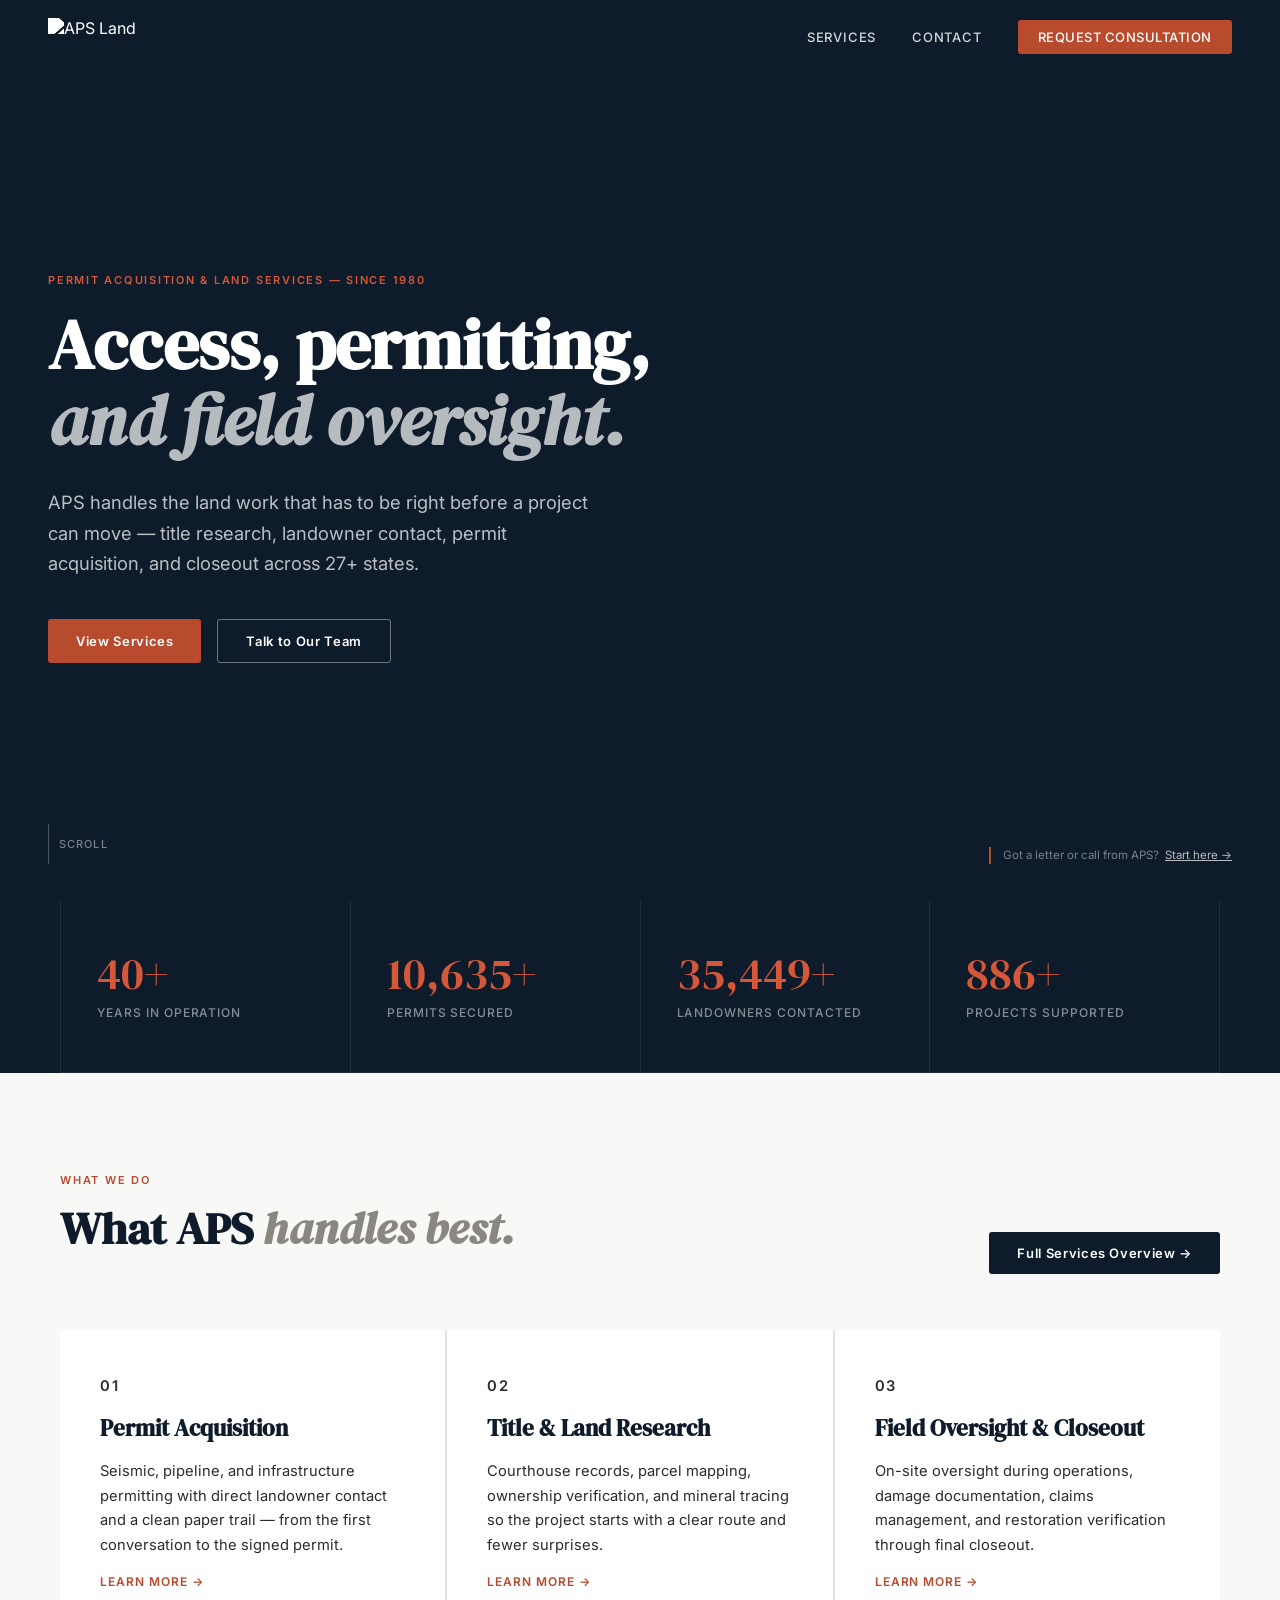
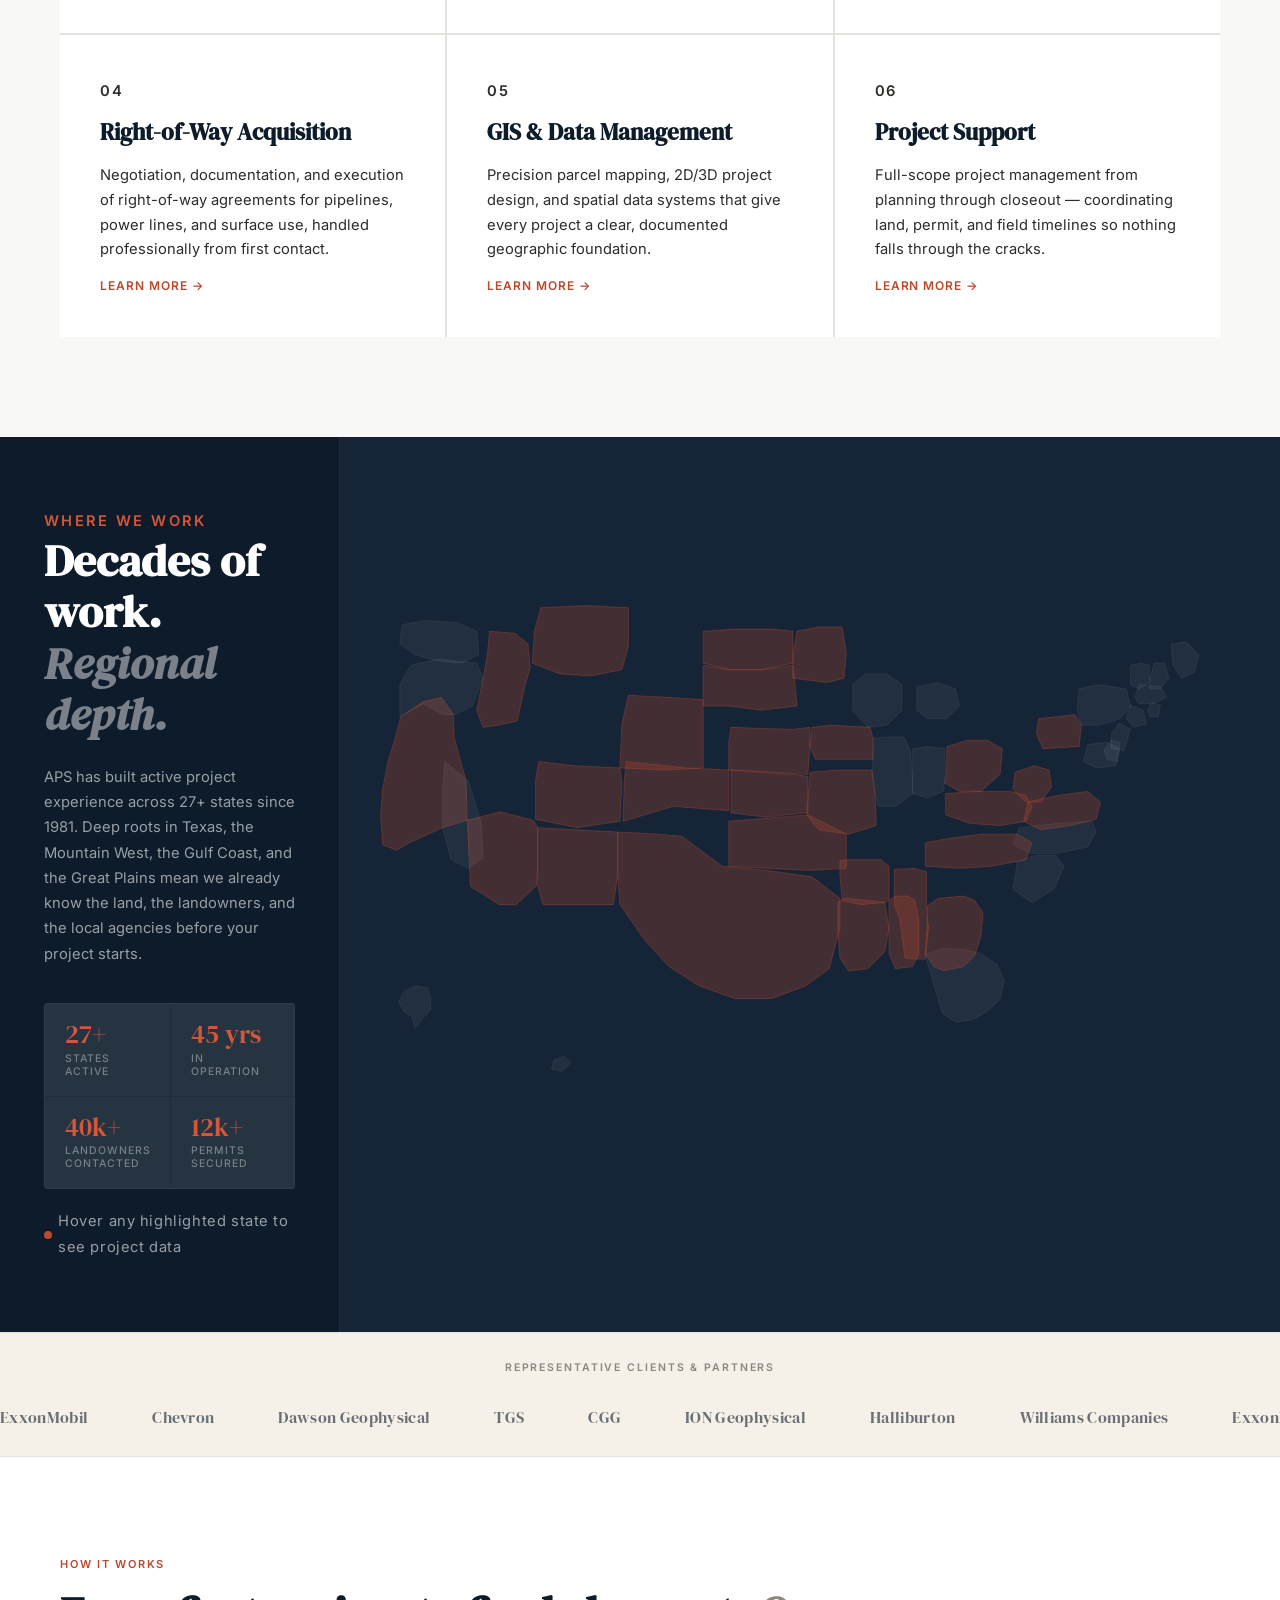
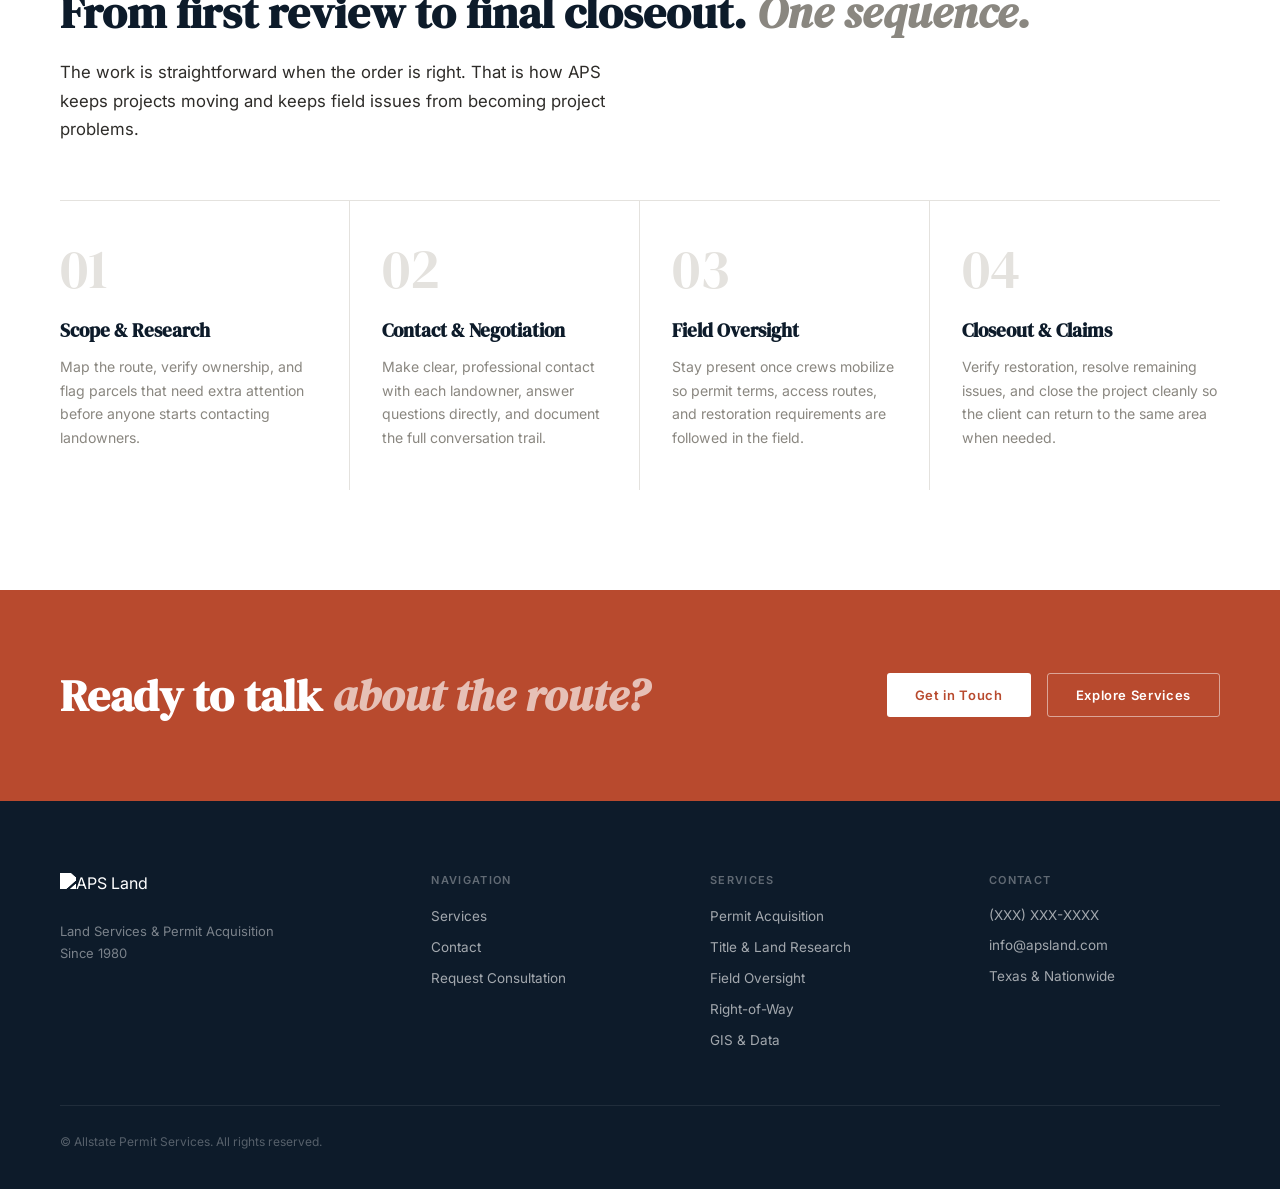
==== commit 01a2f093: "Update index.html" ====
--- a/index.html
+++ b/index.html
@@ -143,46 +143,54 @@
   </section>
 
   <!-- ============================================================
-       MAP — COVERAGE
-       ============================================================ -->
-  <section class="map-section" id="coverage" aria-labelledby="map-heading">
-    <div class="map-layout">
-      <div class="map-sidebar">
-        <p class="section-label">Where We Work</p>
-        <h2 class="section-title" id="map-heading">
-          Decades of work. <em>Regional depth.</em>
-        </h2>
-        <p>
-          APS has active project experience across 27+ states, with deep roots in
-          Texas, the Mountain West, the Gulf Coast, and the Great Plains.
-          Wherever your project routes, we know the land.
-        </p>
-        <div class="state-list">
-          <span class="state-tag" data-state="TX">Texas</span>
-          <span class="state-tag" data-state="OK">Oklahoma</span>
-          <span class="state-tag" data-state="LA">Louisiana</span>
-          <span class="state-tag" data-state="CO">Colorado</span>
-          <span class="state-tag" data-state="WY">Wyoming</span>
-          <span class="state-tag" data-state="UT">Utah</span>
-          <span class="state-tag" data-state="MT">Montana</span>
-          <span class="state-tag" data-state="NM">New Mexico</span>
-          <span class="state-tag" data-state="ND">North Dakota</span>
-          <span class="state-tag" data-state="KS">Kansas</span>
-          <span class="state-tag" data-state="AR">Arkansas</span>
-          <span class="state-tag" data-state="MS">Mississippi</span>
-          <span class="state-tag" data-state="PA">Pennsylvania</span>
-          <span class="state-tag" data-state="WV">West Virginia</span>
-          <span class="state-tag" data-state="OH">Ohio</span>
-        </div>
-        <a href="contact.html" class="btn btn-primary">Discuss Your Route →</a>
-      </div>
-
-      <div class="map-canvas" aria-label="Interactive US coverage map">
-        <div id="us-map"></div>
-        <div class="map-tooltip" role="tooltip" aria-live="polite"></div>
-      </div>
-    </div>
-  </section>
+     MAP — COVERAGE  (replace existing map-section in index.html)
+     ============================================================ -->
+<section class="map-section" id="coverage" aria-labelledby="map-heading">
+  <div class="map-layout">
+
+    <!-- Sidebar: pure credibility copy, no state tag list, no CTA -->
+    <div class="map-sidebar">
+      <p class="section-label">Where We Work</p>
+      <h2 class="section-title" id="map-heading">
+        Decades of work. <em>Regional depth.</em>
+      </h2>
+      <p>
+        APS has built active project experience across 27+ states since 1981.
+        Deep roots in Texas, the Mountain West, the Gulf Coast, and the Great
+        Plains mean we already know the land, the landowners, and the local
+        agencies before your project starts.
+      </p>
+
+      <!-- Macro stats strip -->
+      <div class="map-coverage-stats">
+        <div class="mcs-item">
+          <span class="mcs-val">27+</span>
+          <span class="mcs-lbl">States Active</span>
+        </div>
+        <div class="mcs-item">
+          <span class="mcs-val">45 yrs</span>
+          <span class="mcs-lbl">In Operation</span>
+        </div>
+        <div class="mcs-item">
+          <span class="mcs-val">40k+</span>
+          <span class="mcs-lbl">Landowners Contacted</span>
+        </div>
+        <div class="mcs-item">
+          <span class="mcs-val">12k+</span>
+          <span class="mcs-lbl">Permits Secured</span>
+        </div>
+      </div>
+
+      <p class="map-hint">Hover any highlighted state to see project data</p>
+    </div>
+
+    <!-- Map canvas — SVG injected by us-map.js -->
+    <div class="map-canvas" aria-label="Interactive US coverage map">
+      <div id="us-map"></div>
+    </div>
+
+  </div>
+</section>
 
   <!-- ============================================================
        LOGO MARQUEE
--- a/style.css
+++ b/style.css
@@ -410,7 +410,7 @@
 }
 
 /* ============================================================
-   MAP SECTION
+   MAP SECTION  — updated (replaces the existing MAP SECTION block)
    ============================================================ */
 .map-section {
   background: var(--navy);
@@ -420,11 +420,11 @@
 }
 .map-layout {
   display: grid;
-  grid-template-columns: 380px 1fr;
+  grid-template-columns: 340px 1fr;
   min-height: 620px;
 }
 .map-sidebar {
-  padding: 72px 48px;
+  padding: 72px 44px;
   display: flex;
   flex-direction: column;
   justify-content: center;
@@ -432,41 +432,73 @@
   z-index: 2;
 }
 .map-sidebar .section-label { color: var(--rust-lt); }
-.map-sidebar .section-title { color: #fff; margin-bottom: 28px; }
+.map-sidebar .section-title { color: #fff; margin-bottom: 24px; }
 .map-sidebar .section-title em { color: rgba(255,255,255,0.45); }
-.map-sidebar p {
-  font-size: 0.95rem;
-  line-height: 1.7;
-  color: rgba(255,255,255,0.62);
-  margin-bottom: 36px;
-}
-.state-list {
-  display: flex;
-  flex-wrap: wrap;
-  gap: 8px;
-  margin-bottom: 36px;
-}
-.state-tag {
+.map-sidebar > p {
+  font-size: 0.92rem;
+  line-height: 1.72;
+  color: rgba(255,255,255,0.58);
+  margin-bottom: 0;
+}
+
+/* Coverage stats strip under the body copy */
+.map-coverage-stats {
+  display: grid;
+  grid-template-columns: 1fr 1fr;
+  gap: 1px;
+  background: rgba(255,255,255,0.08);
+  border: 1px solid rgba(255,255,255,0.08);
+  border-radius: 4px;
+  overflow: hidden;
+  margin-top: 36px;
+}
+.mcs-item {
+  padding: 18px 20px;
+  background: rgba(255,255,255,0.03);
+}
+.mcs-val {
+  display: block;
+  font-family: var(--type-display);
+  font-size: 1.6rem;
+  color: var(--rust-lt);
+  line-height: 1;
+  margin-bottom: 4px;
+}
+.mcs-lbl {
+  display: block;
+  font-size: 10.5px;
+  font-weight: 500;
+  letter-spacing: 0.09em;
+  text-transform: uppercase;
+  color: rgba(255,255,255,0.38);
+}
+
+/* Map hint below stats strip */
+.map-hint {
+  margin-top: 20px;
   font-size: 11px;
-  font-weight: 500;
-  letter-spacing: 0.06em;
-  padding: 5px 10px;
-  border: 1px solid rgba(255,255,255,0.18);
-  color: rgba(255,255,255,0.65);
-  border-radius: 2px;
-  cursor: pointer;
-  transition: all 0.18s;
-}
-.state-tag:hover, .state-tag.active {
+  color: rgba(255,255,255,0.28);
+  letter-spacing: 0.04em;
+  display: flex;
+  align-items: center;
+  gap: 6px;
+}
+.map-hint::before {
+  content: '';
+  display: inline-block;
+  width: 8px;
+  height: 8px;
+  border-radius: 50%;
   background: var(--rust);
-  border-color: var(--rust);
-  color: #fff;
-}
+  flex-shrink: 0;
+}
+
+/* Map canvas */
 .map-canvas {
   position: relative;
   background: var(--navy-mid);
   overflow: hidden;
-  min-height: 480px;
+  min-height: 520px;
 }
 #us-map {
   width: 100%;
@@ -474,39 +506,109 @@
   position: absolute;
   inset: 0;
 }
+
+/* State paths */
 #us-map path {
-  fill: rgba(255,255,255,0.06);
-  stroke: rgba(255,255,255,0.12);
-  stroke-width: 0.5;
-  transition: fill 0.25s;
+  fill: rgba(255,255,255,0.05);
+  stroke: rgba(255,255,255,0.10);
+  stroke-width: 0.6;
+  transition: fill 0.2s, stroke 0.2s;
+  cursor: default;
+}
+#us-map path.covered {
+  fill: rgba(184,74,46,0.28);
+  stroke: rgba(184,74,46,0.55);
   cursor: pointer;
 }
-#us-map path.covered {
-  fill: rgba(184,74,46,0.35);
-  stroke: rgba(184,74,46,0.6);
-}
-#us-map path:hover {
-  fill: rgba(184,74,46,0.55);
-}
-#us-map path.active-state {
-  fill: var(--rust);
-}
-.map-tooltip {
+#us-map path.covered.hover-state {
+  fill: rgba(184,74,46,0.60);
+  stroke: rgba(212,87,58,0.90);
+}
+#us-map path.pinned-state {
+  fill: var(--rust) !important;
+  stroke: var(--rust-lt) !important;
+}
+
+/* ============================================================
+   MAP INFO CARD
+   ============================================================ */
+.map-infocard {
   position: absolute;
+  z-index: 20;
+  pointer-events: none;
+  opacity: 0;
+  transform: translateY(6px);
+  transition: opacity 0.18s ease, transform 0.18s ease;
+  width: 230px;
+}
+.map-infocard.visible {
+  opacity: 1;
+  transform: translateY(0);
+  pointer-events: none;
+}
+.map-infocard.pinned {
+  pointer-events: auto;
+}
+.mic-inner {
   background: var(--navy);
-  border: 1px solid rgba(255,255,255,0.15);
+  border: 1px solid rgba(255,255,255,0.14);
+  border-radius: 5px;
+  padding: 18px 20px;
+  box-shadow: 0 12px 40px rgba(0,0,0,0.5);
+}
+.mic-state {
+  font-family: var(--type-display);
+  font-size: 1.05rem;
   color: #fff;
-  font-size: 12px;
-  padding: 8px 14px;
-  border-radius: 3px;
-  pointer-events: none;
-  white-space: nowrap;
-  display: none;
-  z-index: 10;
-}
+  margin-bottom: 10px;
+  line-height: 1.2;
+}
+.mic-divider {
+  height: 1px;
+  background: rgba(255,255,255,0.10);
+  margin-bottom: 12px;
+}
+.mic-stats {
+  display: grid;
+  grid-template-columns: 1fr 1fr;
+  gap: 12px 8px;
+  margin-bottom: 12px;
+}
+.mic-stat { display: flex; flex-direction: column; gap: 2px; }
+.mic-val {
+  font-family: var(--type-display);
+  font-size: 1.15rem;
+  color: var(--rust-lt);
+  line-height: 1;
+}
+.mic-lbl {
+  font-size: 9.5px;
+  font-weight: 500;
+  letter-spacing: 0.08em;
+  text-transform: uppercase;
+  color: rgba(255,255,255,0.38);
+  line-height: 1.3;
+}
+.mic-since {
+  font-size: 10px;
+  color: rgba(255,255,255,0.30);
+  letter-spacing: 0.04em;
+  border-top: 1px solid rgba(255,255,255,0.08);
+  padding-top: 10px;
+  margin-top: 2px;
+  line-height: 1.5;
+}
+
+/* ============================================================
+   RESPONSIVE
+   ============================================================ */
 @media (max-width: 900px) {
   .map-layout { grid-template-columns: 1fr; }
-  .map-sidebar { padding: 48px 24px; border-right: none; border-bottom: 1px solid rgba(255,255,255,0.08); }
+  .map-sidebar {
+    padding: 48px 24px;
+    border-right: none;
+    border-bottom: 1px solid rgba(255,255,255,0.08);
+  }
   .map-canvas { min-height: 320px; }
 }
 
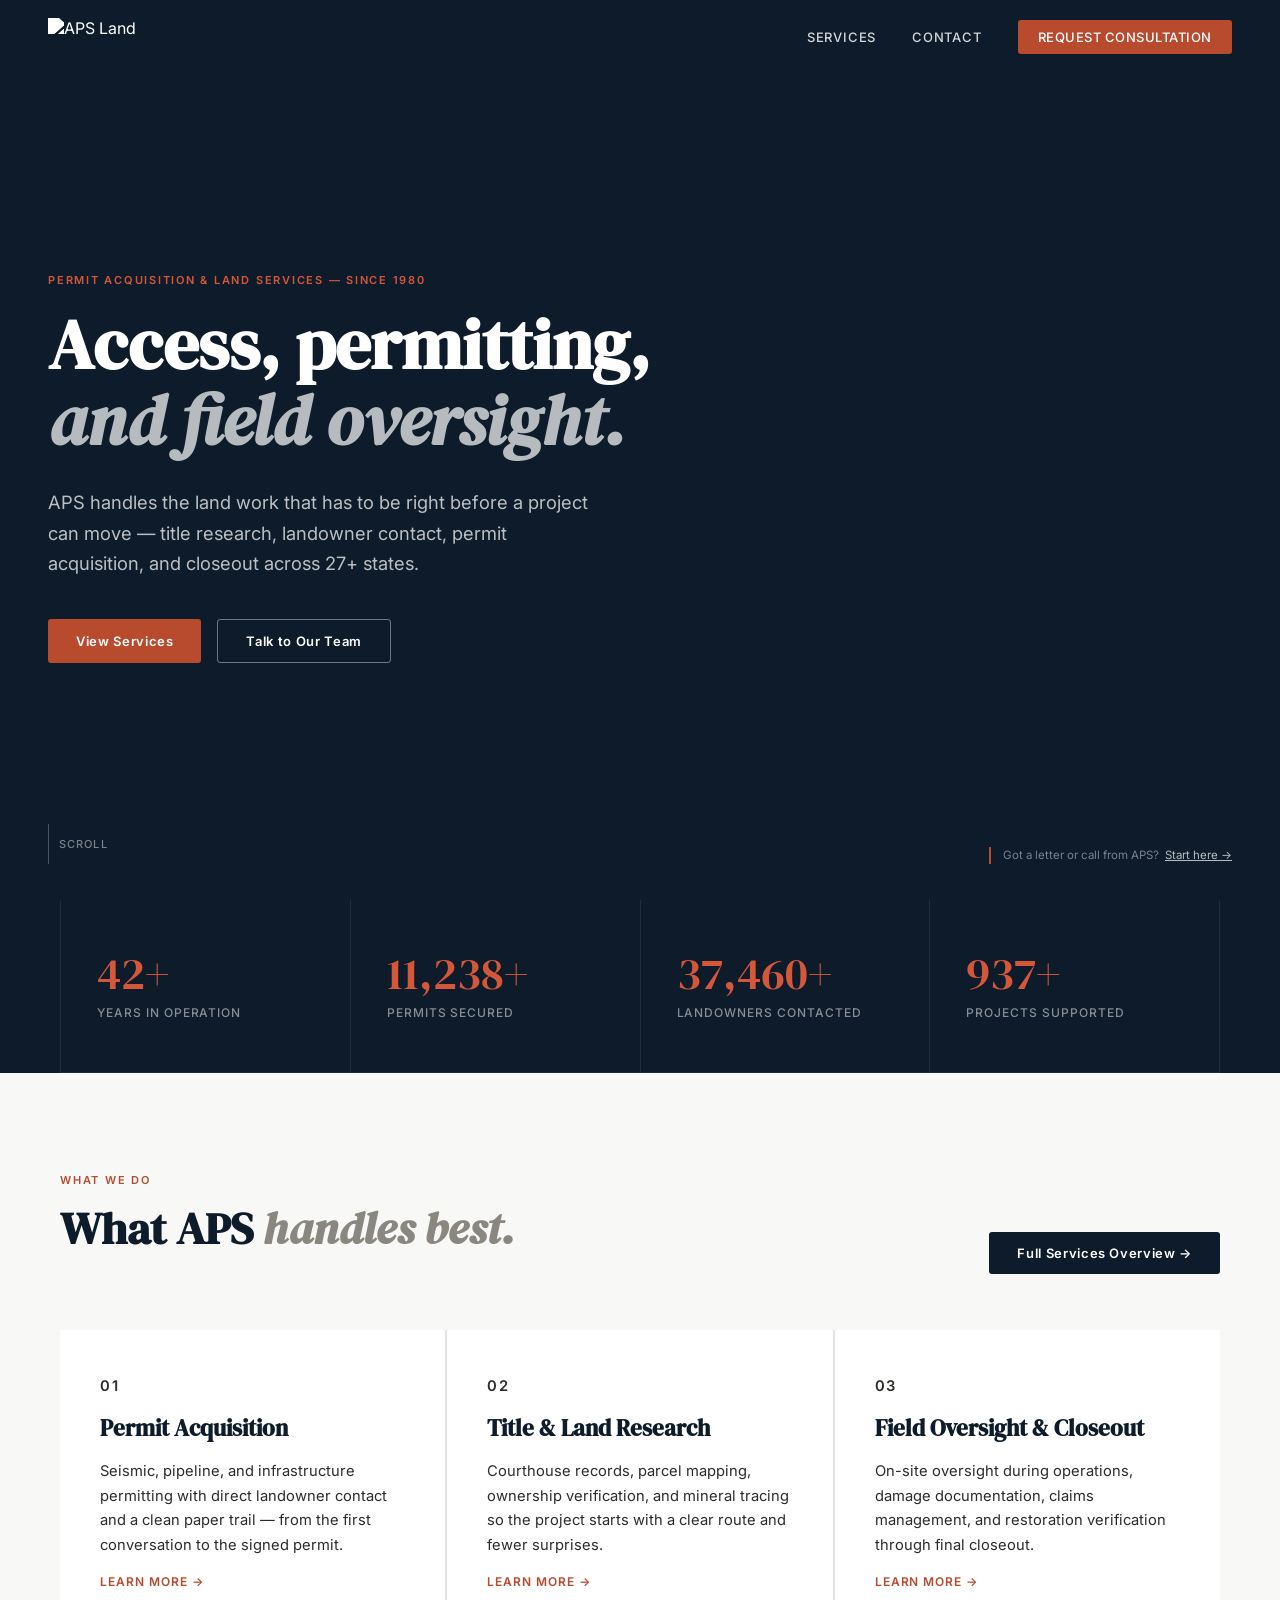
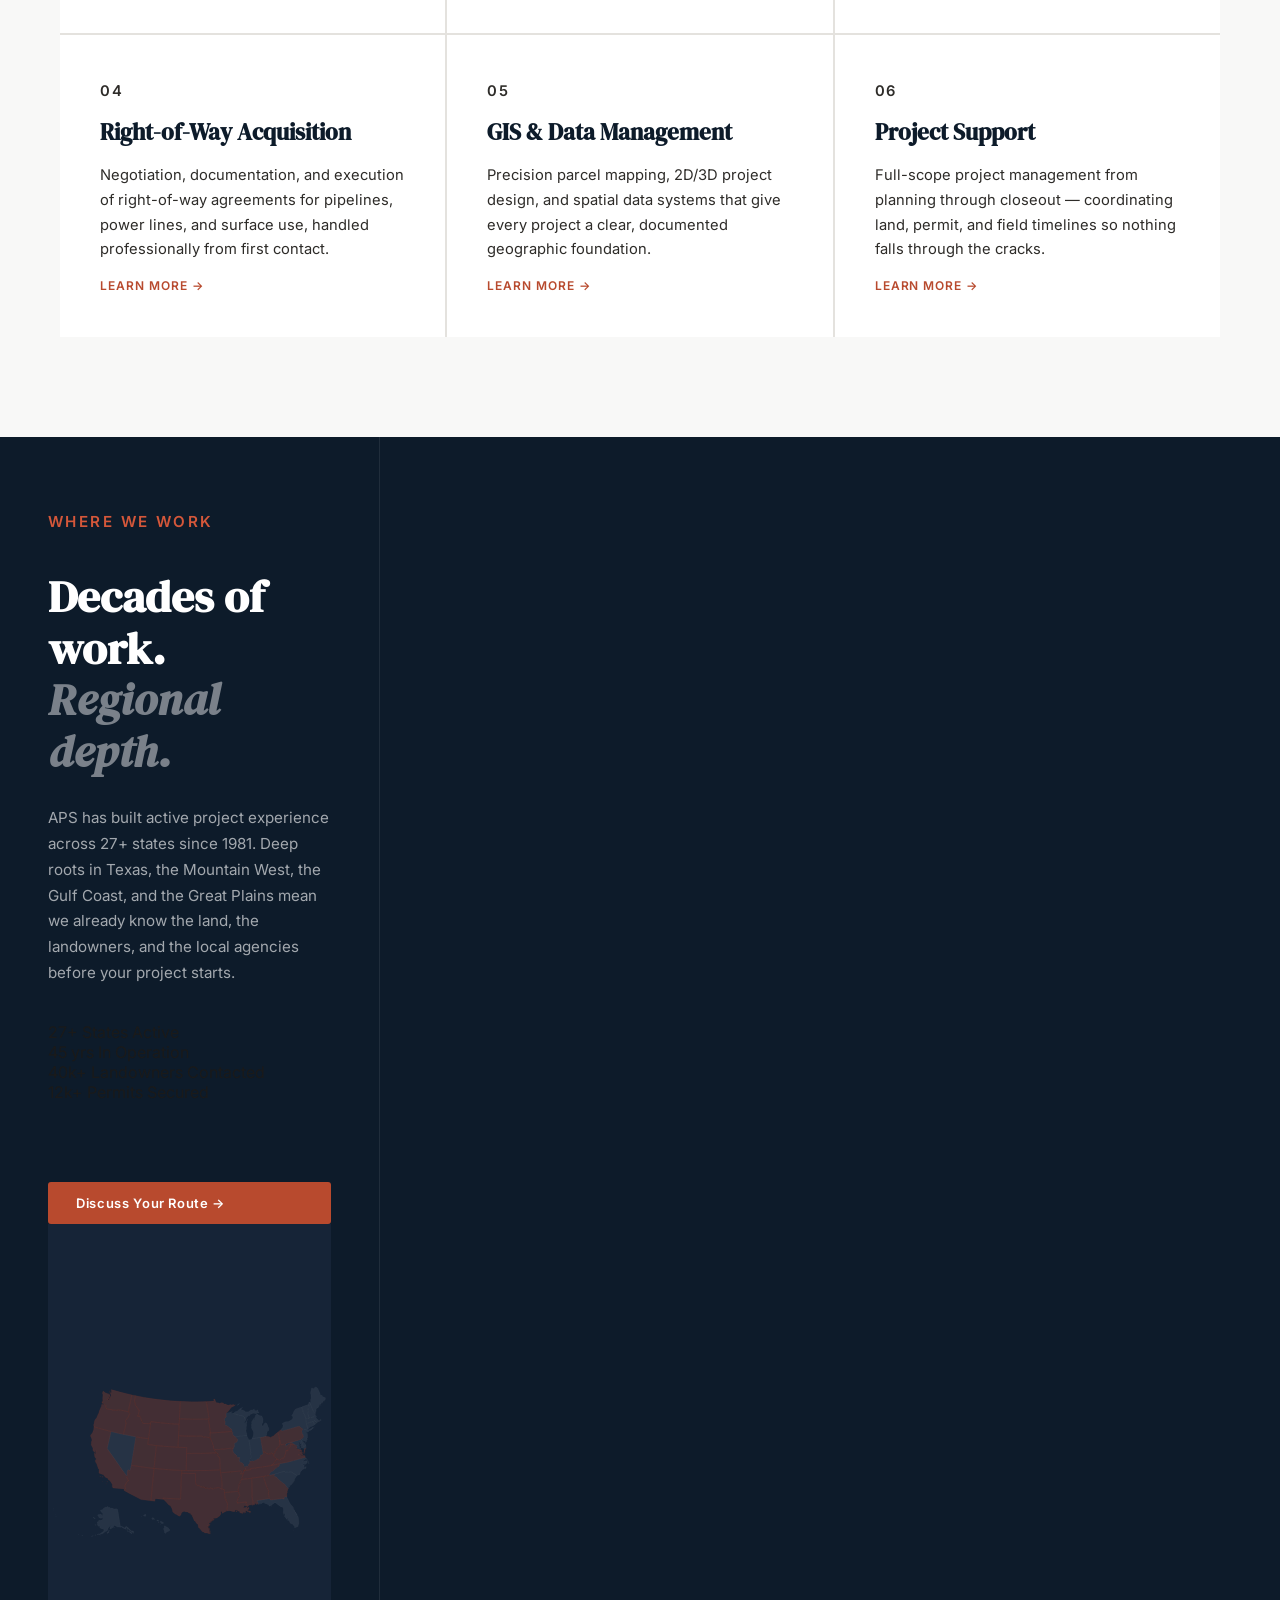
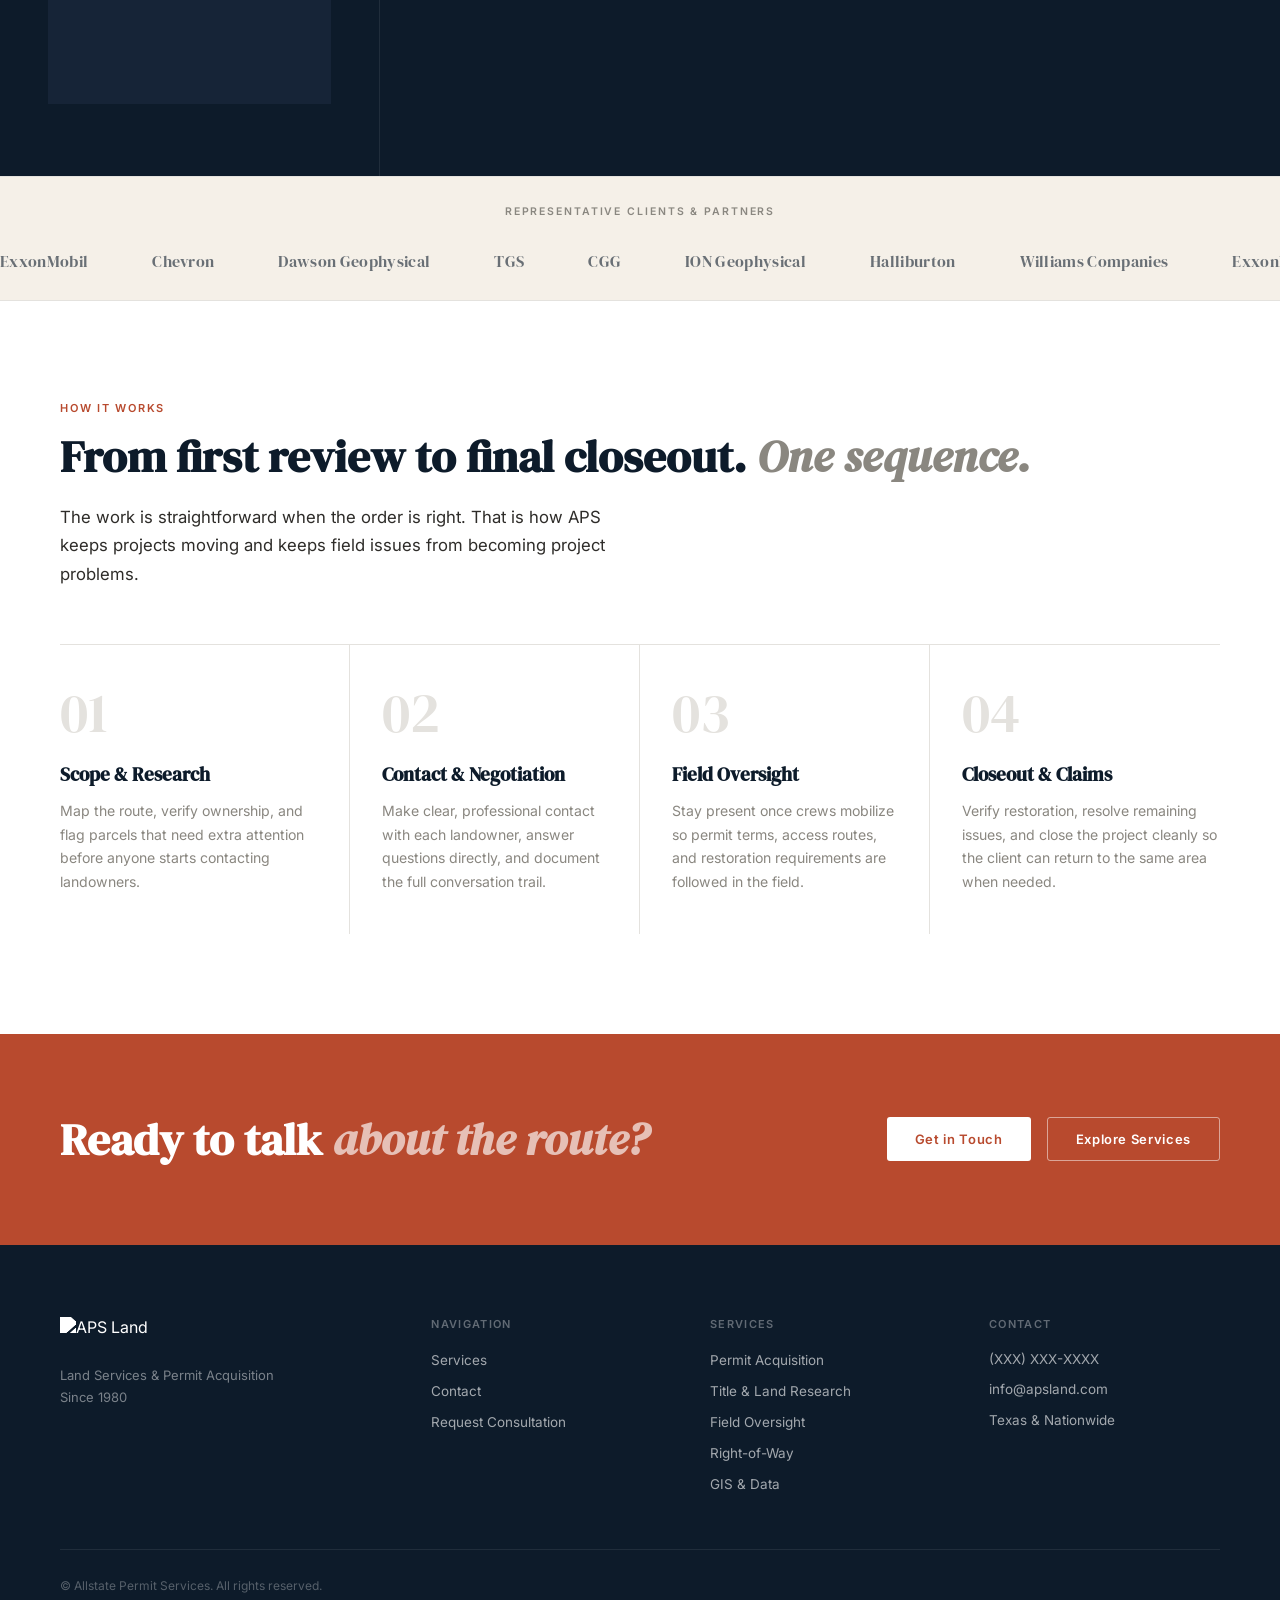
==== commit 9cb16cac: "Update index.html" ====
--- a/index.html
+++ b/index.html
@@ -181,13 +181,16 @@
         </div>
       </div>
 
-      <p class="map-hint">Hover any highlighted state to see project data</p>
-    </div>
+      <div class="map-state-panel" id="map-state-panel" aria-live="polite">
+          <div class="msp-name" id="msp-name"></div>
+          <div class="msp-status" id="msp-status"></div>
+        </div>
+        <a href="contact.html" class="btn btn-primary">Discuss Your Route →</a>
 
     <!-- Map canvas — SVG injected by us-map.js -->
     <div class="map-canvas" aria-label="Interactive US coverage map">
-      <div id="us-map"></div>
-    </div>
+        <div id="us-map"></div>
+      </div>
 
   </div>
 </section>
--- a/style.css
+++ b/style.css
@@ -410,7 +410,7 @@
 }
 
 /* ============================================================
-   MAP SECTION  — updated (replaces the existing MAP SECTION block)
+   MAP SECTION
    ============================================================ */
 .map-section {
   background: var(--navy);
@@ -420,11 +420,11 @@
 }
 .map-layout {
   display: grid;
-  grid-template-columns: 340px 1fr;
+  grid-template-columns: 380px 1fr;
   min-height: 620px;
 }
 .map-sidebar {
-  padding: 72px 44px;
+  padding: 72px 48px;
   display: flex;
   flex-direction: column;
   justify-content: center;
@@ -432,73 +432,84 @@
   z-index: 2;
 }
 .map-sidebar .section-label { color: var(--rust-lt); }
-.map-sidebar .section-title { color: #fff; margin-bottom: 24px; }
+.map-sidebar .section-title { color: #fff; margin-bottom: 28px; }
 .map-sidebar .section-title em { color: rgba(255,255,255,0.45); }
-.map-sidebar > p {
-  font-size: 0.92rem;
-  line-height: 1.72;
-  color: rgba(255,255,255,0.58);
-  margin-bottom: 0;
-}
-
-/* Coverage stats strip under the body copy */
-.map-coverage-stats {
-  display: grid;
-  grid-template-columns: 1fr 1fr;
-  gap: 1px;
-  background: rgba(255,255,255,0.08);
-  border: 1px solid rgba(255,255,255,0.08);
-  border-radius: 4px;
-  overflow: hidden;
-  margin-top: 36px;
-}
-.mcs-item {
-  padding: 18px 20px;
-  background: rgba(255,255,255,0.03);
-}
-.mcs-val {
-  display: block;
-  font-family: var(--type-display);
-  font-size: 1.6rem;
+.map-sidebar p {
+  font-size: 0.95rem;
+  line-height: 1.7;
+  color: rgba(255,255,255,0.62);
+  margin-bottom: 36px;
+}
+.state-list {
+  display: flex;
+  flex-wrap: wrap;
+  gap: 8px;
+  margin-bottom: 28px;
+}
+.state-tag {
+  font-size: 11px;
+  font-weight: 500;
+  letter-spacing: 0.06em;
+  padding: 5px 10px;
+  border: 1px solid rgba(255,255,255,0.18);
+  color: rgba(255,255,255,0.65);
+  border-radius: 2px;
+  cursor: pointer;
+  transition: all 0.18s;
+}
+.state-tag:hover, .state-tag.active {
+  background: var(--rust);
+  border-color: var(--rust);
+  color: #fff;
+}
+
+/* ---- Sidebar state info panel ---- */
+.map-state-panel {
+  min-height: 52px;
+  margin-bottom: 28px;
+  padding: 14px 18px;
+  background: rgba(255,255,255,0.04);
+  border: 1px solid rgba(255,255,255,0.10);
+  border-left: 3px solid rgba(255,255,255,0.12);
+  border-radius: 2px;
+  opacity: 0;
+  transform: translateY(4px);
+  transition: opacity 0.22s var(--ease-out), transform 0.22s var(--ease-out), border-left-color 0.22s;
+  pointer-events: none;
+}
+.map-state-panel.msp-visible {
+  opacity: 1;
+  transform: none;
+  pointer-events: auto;
+}
+.map-state-panel.msp-covered {
+  border-left-color: var(--rust);
+  background: rgba(184,74,46,0.10);
+}
+.msp-name {
+  font-family: var(--type-display);
+  font-size: 1.25rem;
+  color: #fff;
+  line-height: 1.2;
+  margin-bottom: 4px;
+}
+.msp-status {
+  font-size: 10.5px;
+  font-weight: 600;
+  letter-spacing: 0.12em;
+  text-transform: uppercase;
+  color: rgba(255,255,255,0.4);
+}
+.map-state-panel.msp-covered .msp-status {
   color: var(--rust-lt);
-  line-height: 1;
-  margin-bottom: 4px;
-}
-.mcs-lbl {
-  display: block;
-  font-size: 10.5px;
-  font-weight: 500;
-  letter-spacing: 0.09em;
-  text-transform: uppercase;
-  color: rgba(255,255,255,0.38);
-}
-
-/* Map hint below stats strip */
-.map-hint {
-  margin-top: 20px;
-  font-size: 11px;
-  color: rgba(255,255,255,0.28);
-  letter-spacing: 0.04em;
-  display: flex;
-  align-items: center;
-  gap: 6px;
-}
-.map-hint::before {
-  content: '';
-  display: inline-block;
-  width: 8px;
-  height: 8px;
-  border-radius: 50%;
-  background: var(--rust);
-  flex-shrink: 0;
-}
-
-/* Map canvas */
+}
+
+/* ---- Map canvas & SVG paths ---- */
 .map-canvas {
   position: relative;
   background: var(--navy-mid);
   overflow: hidden;
-  min-height: 520px;
+  min-height: 480px;
 }
 #us-map {
   width: 100%;
@@ -506,109 +517,36 @@
   position: absolute;
   inset: 0;
 }
-
-/* State paths */
-#us-map path {
-  fill: rgba(255,255,255,0.05);
-  stroke: rgba(255,255,255,0.10);
-  stroke-width: 0.6;
-  transition: fill 0.2s, stroke 0.2s;
-  cursor: default;
-}
-#us-map path.covered {
+#us-map svg {
+  width: 100%;
+  height: 100%;
+  position: absolute;
+  inset: 0;
+}
+#us-map svg path {
+  fill-rule: evenodd;
+  fill: rgba(255,255,255,0.07);
+  stroke: rgba(255,255,255,0.14);
+  stroke-width: 0.5;
+  cursor: pointer;
+  transition: fill 0.22s, stroke 0.22s;
+}
+#us-map svg path.covered {
   fill: rgba(184,74,46,0.28);
   stroke: rgba(184,74,46,0.55);
-  cursor: pointer;
-}
-#us-map path.covered.hover-state {
-  fill: rgba(184,74,46,0.60);
-  stroke: rgba(212,87,58,0.90);
-}
-#us-map path.pinned-state {
+}
+#us-map svg path.hovered {
+  fill: rgba(184,74,46,0.52) !important;
+  stroke: rgba(184,74,46,0.75) !important;
+}
+#us-map svg path.pinned {
   fill: var(--rust) !important;
   stroke: var(--rust-lt) !important;
 }
 
-/* ============================================================
-   MAP INFO CARD
-   ============================================================ */
-.map-infocard {
-  position: absolute;
-  z-index: 20;
-  pointer-events: none;
-  opacity: 0;
-  transform: translateY(6px);
-  transition: opacity 0.18s ease, transform 0.18s ease;
-  width: 230px;
-}
-.map-infocard.visible {
-  opacity: 1;
-  transform: translateY(0);
-  pointer-events: none;
-}
-.map-infocard.pinned {
-  pointer-events: auto;
-}
-.mic-inner {
-  background: var(--navy);
-  border: 1px solid rgba(255,255,255,0.14);
-  border-radius: 5px;
-  padding: 18px 20px;
-  box-shadow: 0 12px 40px rgba(0,0,0,0.5);
-}
-.mic-state {
-  font-family: var(--type-display);
-  font-size: 1.05rem;
-  color: #fff;
-  margin-bottom: 10px;
-  line-height: 1.2;
-}
-.mic-divider {
-  height: 1px;
-  background: rgba(255,255,255,0.10);
-  margin-bottom: 12px;
-}
-.mic-stats {
-  display: grid;
-  grid-template-columns: 1fr 1fr;
-  gap: 12px 8px;
-  margin-bottom: 12px;
-}
-.mic-stat { display: flex; flex-direction: column; gap: 2px; }
-.mic-val {
-  font-family: var(--type-display);
-  font-size: 1.15rem;
-  color: var(--rust-lt);
-  line-height: 1;
-}
-.mic-lbl {
-  font-size: 9.5px;
-  font-weight: 500;
-  letter-spacing: 0.08em;
-  text-transform: uppercase;
-  color: rgba(255,255,255,0.38);
-  line-height: 1.3;
-}
-.mic-since {
-  font-size: 10px;
-  color: rgba(255,255,255,0.30);
-  letter-spacing: 0.04em;
-  border-top: 1px solid rgba(255,255,255,0.08);
-  padding-top: 10px;
-  margin-top: 2px;
-  line-height: 1.5;
-}
-
-/* ============================================================
-   RESPONSIVE
-   ============================================================ */
 @media (max-width: 900px) {
   .map-layout { grid-template-columns: 1fr; }
-  .map-sidebar {
-    padding: 48px 24px;
-    border-right: none;
-    border-bottom: 1px solid rgba(255,255,255,0.08);
-  }
+  .map-sidebar { padding: 48px 24px; border-right: none; border-bottom: 1px solid rgba(255,255,255,0.08); }
   .map-canvas { min-height: 320px; }
 }
 
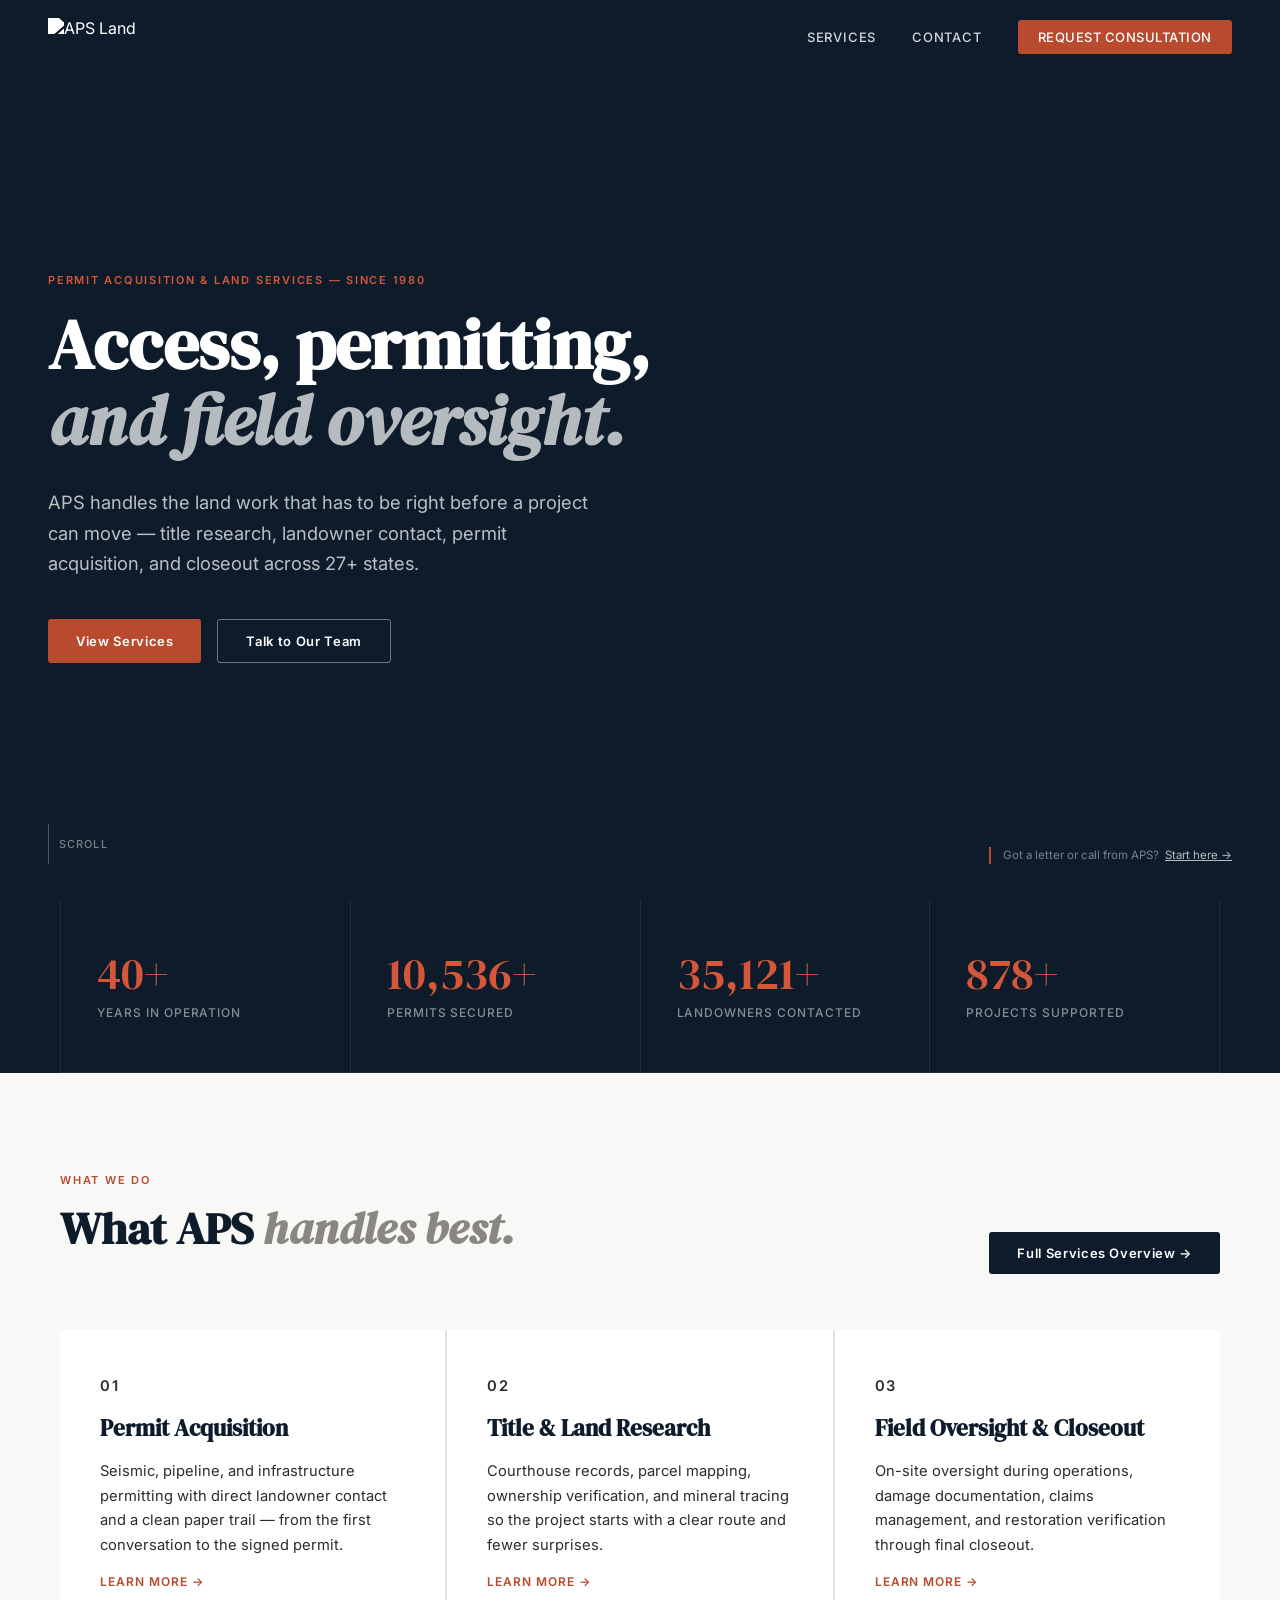
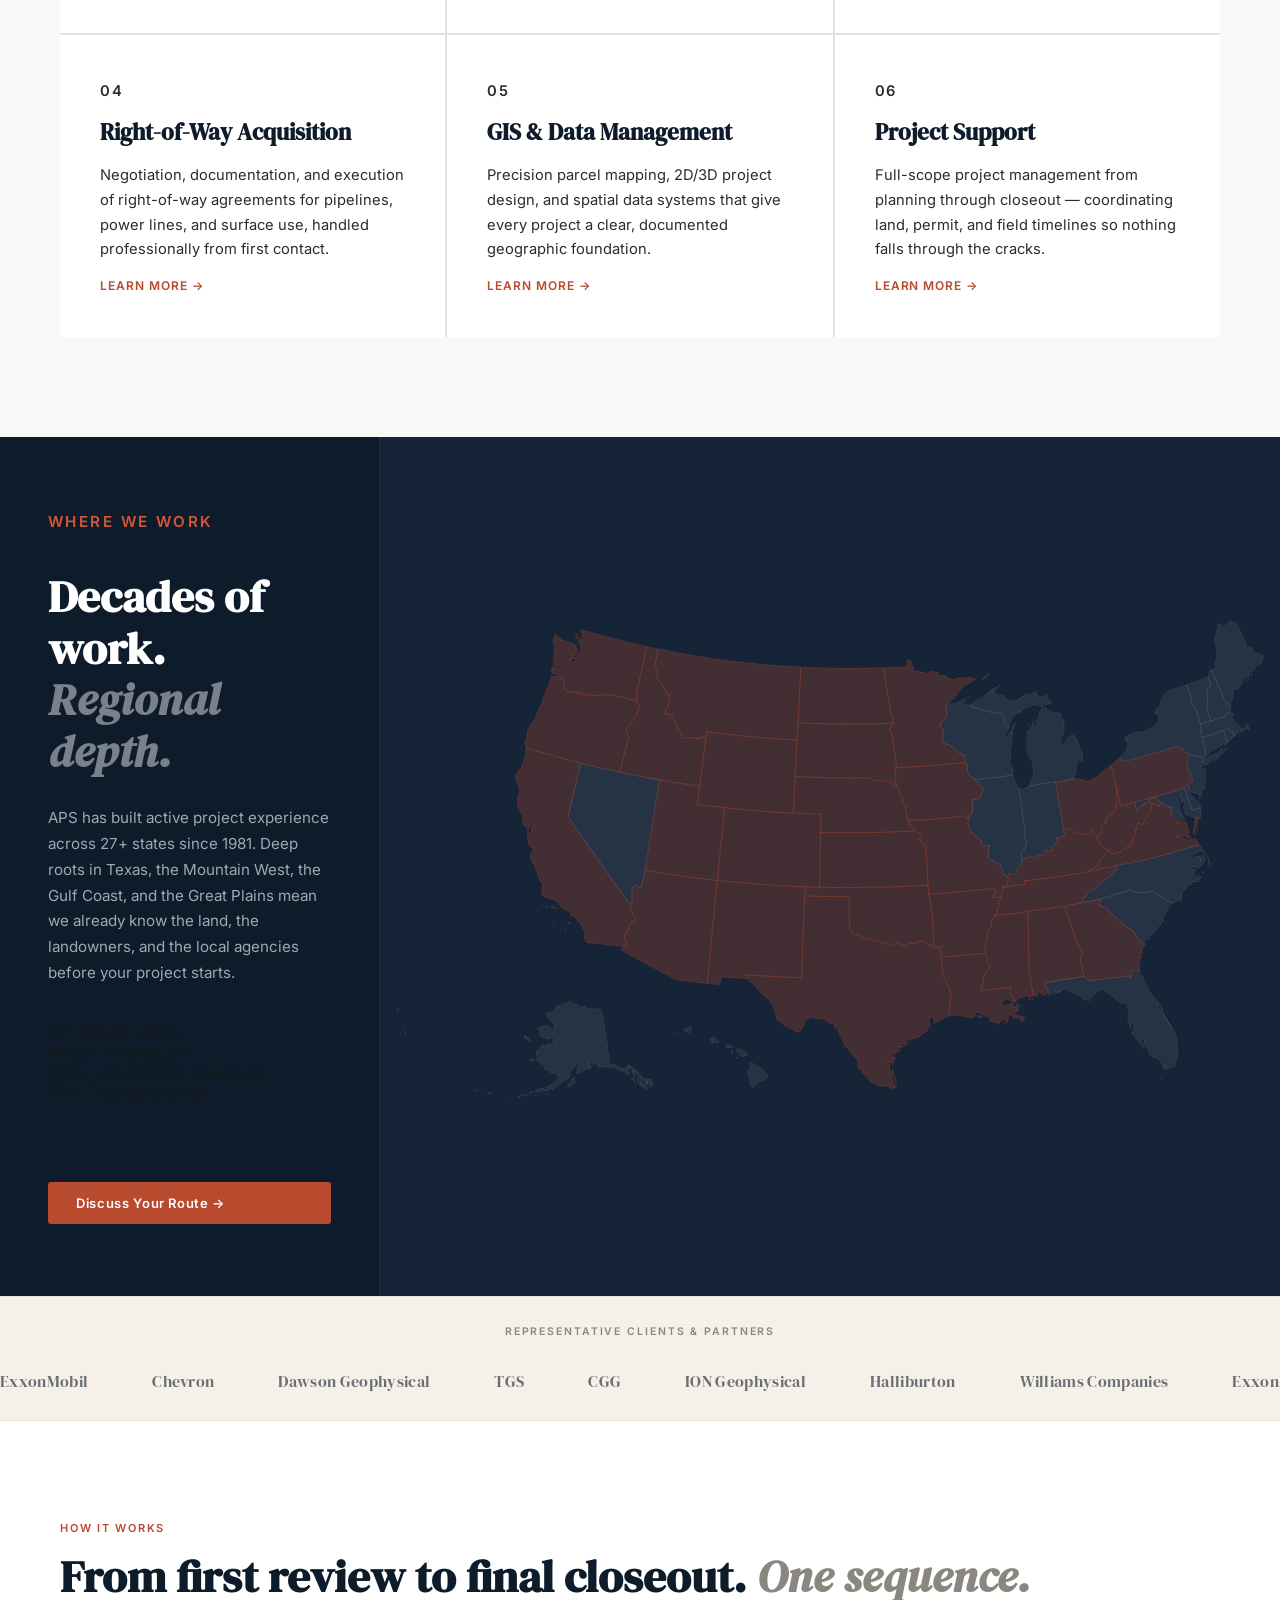
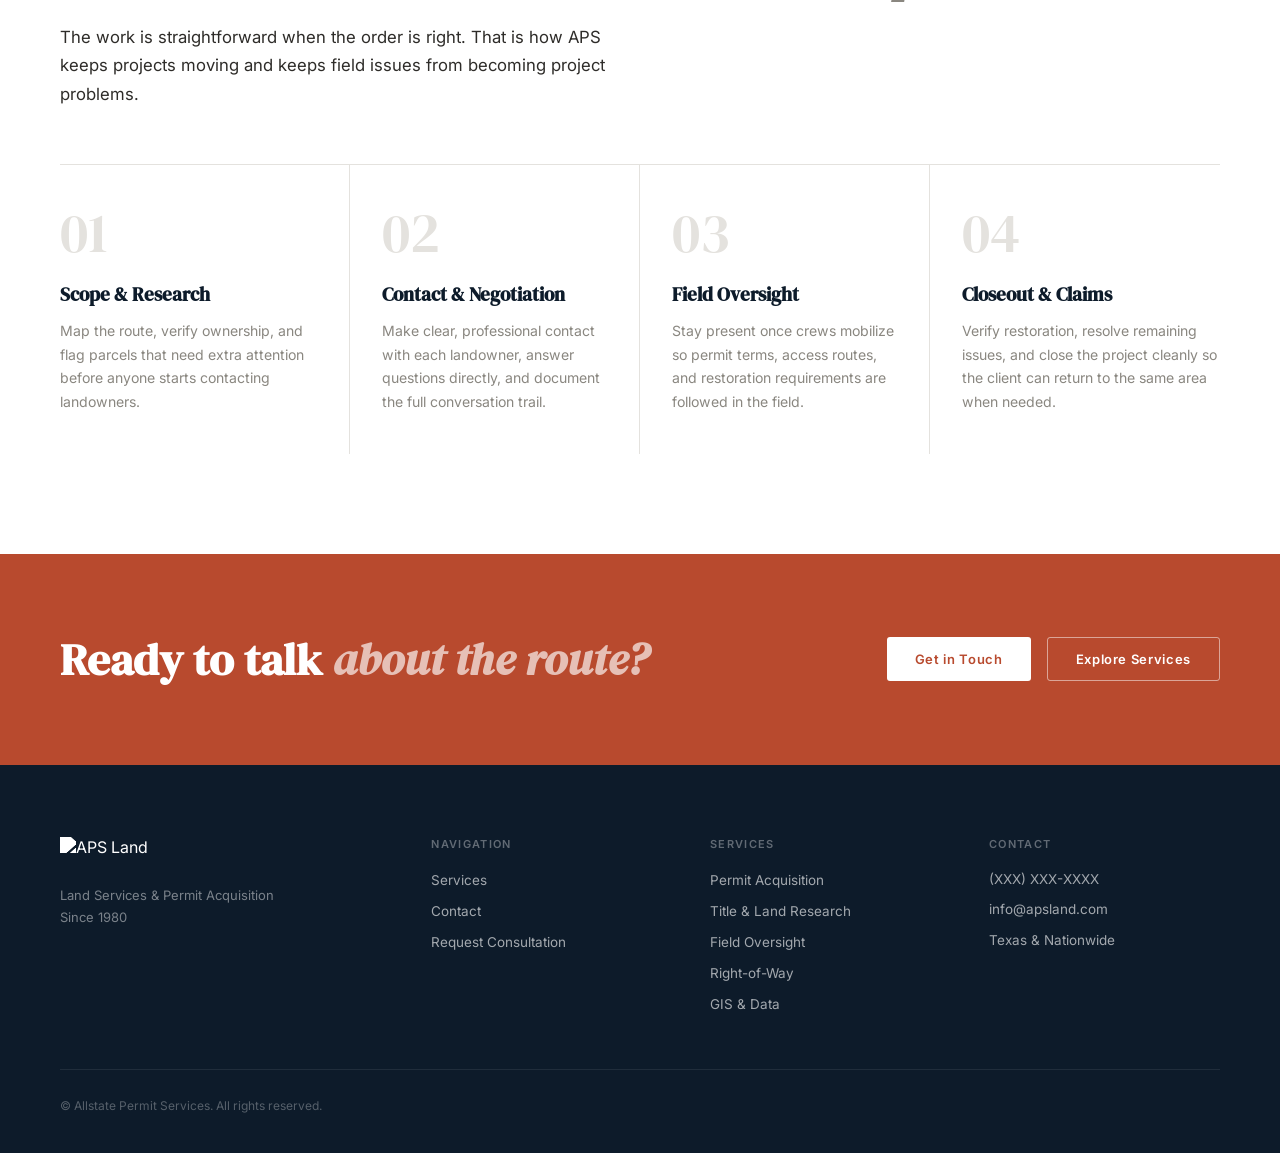
==== commit f6d2a670: "Rename index (4).html to index.html" ====
--- a/index.html
+++ b/index.html
@@ -148,7 +148,7 @@
 <section class="map-section" id="coverage" aria-labelledby="map-heading">
   <div class="map-layout">
 
-    <!-- Sidebar: pure credibility copy, no state tag list, no CTA -->
+    <!-- Sidebar -->
     <div class="map-sidebar">
       <p class="section-label">Where We Work</p>
       <h2 class="section-title" id="map-heading">
@@ -182,17 +182,20 @@
       </div>
 
       <div class="map-state-panel" id="map-state-panel" aria-live="polite">
-          <div class="msp-name" id="msp-name"></div>
-          <div class="msp-status" id="msp-status"></div>
-        </div>
-        <a href="contact.html" class="btn btn-primary">Discuss Your Route →</a>
+        <div class="msp-name" id="msp-name"></div>
+        <div class="msp-status" id="msp-status"></div>
+        <div class="msp-stats" id="msp-stats"></div>
+      </div>
+
+      <a href="contact.html" class="btn btn-primary">Discuss Your Route →</a>
+    </div><!-- /.map-sidebar -->
 
     <!-- Map canvas — SVG injected by us-map.js -->
     <div class="map-canvas" aria-label="Interactive US coverage map">
-        <div id="us-map"></div>
-      </div>
-
-  </div>
+      <div id="us-map"></div>
+    </div>
+
+  </div><!-- /.map-layout -->
 </section>
 
   <!-- ============================================================
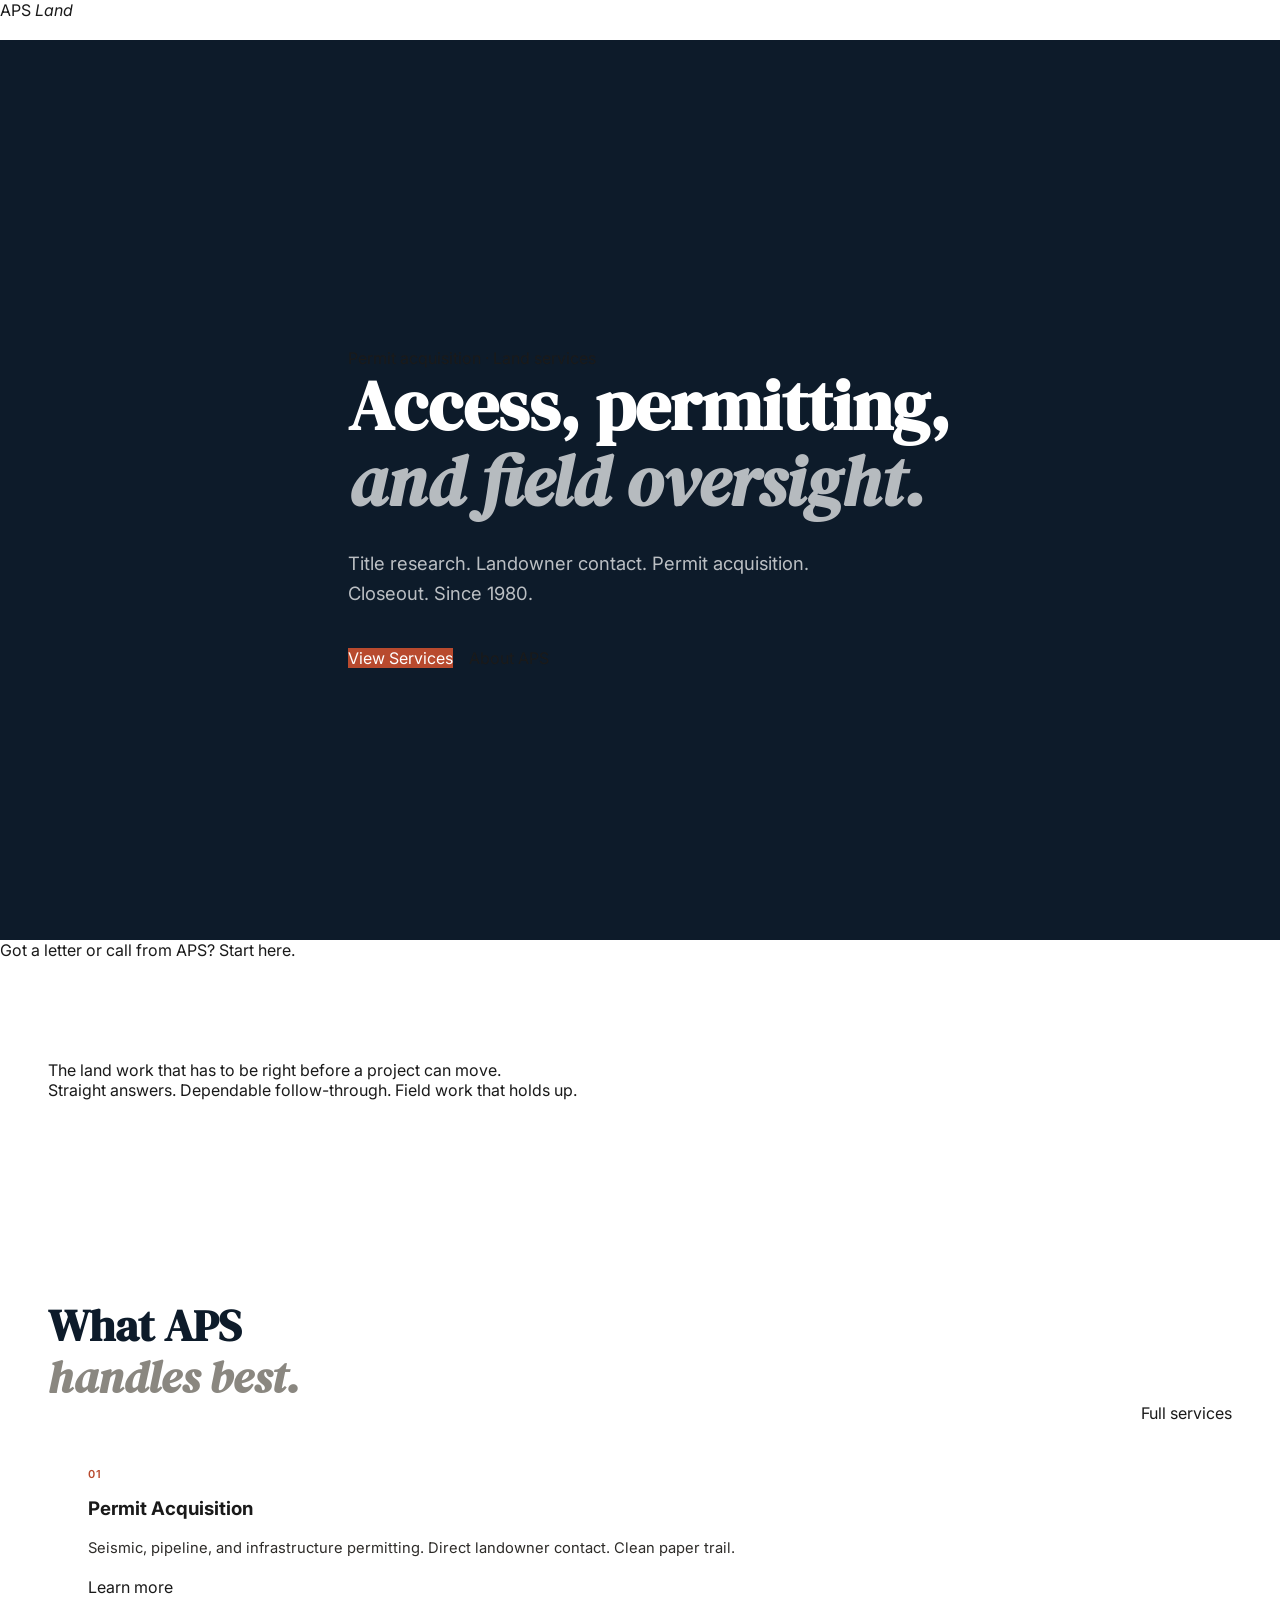
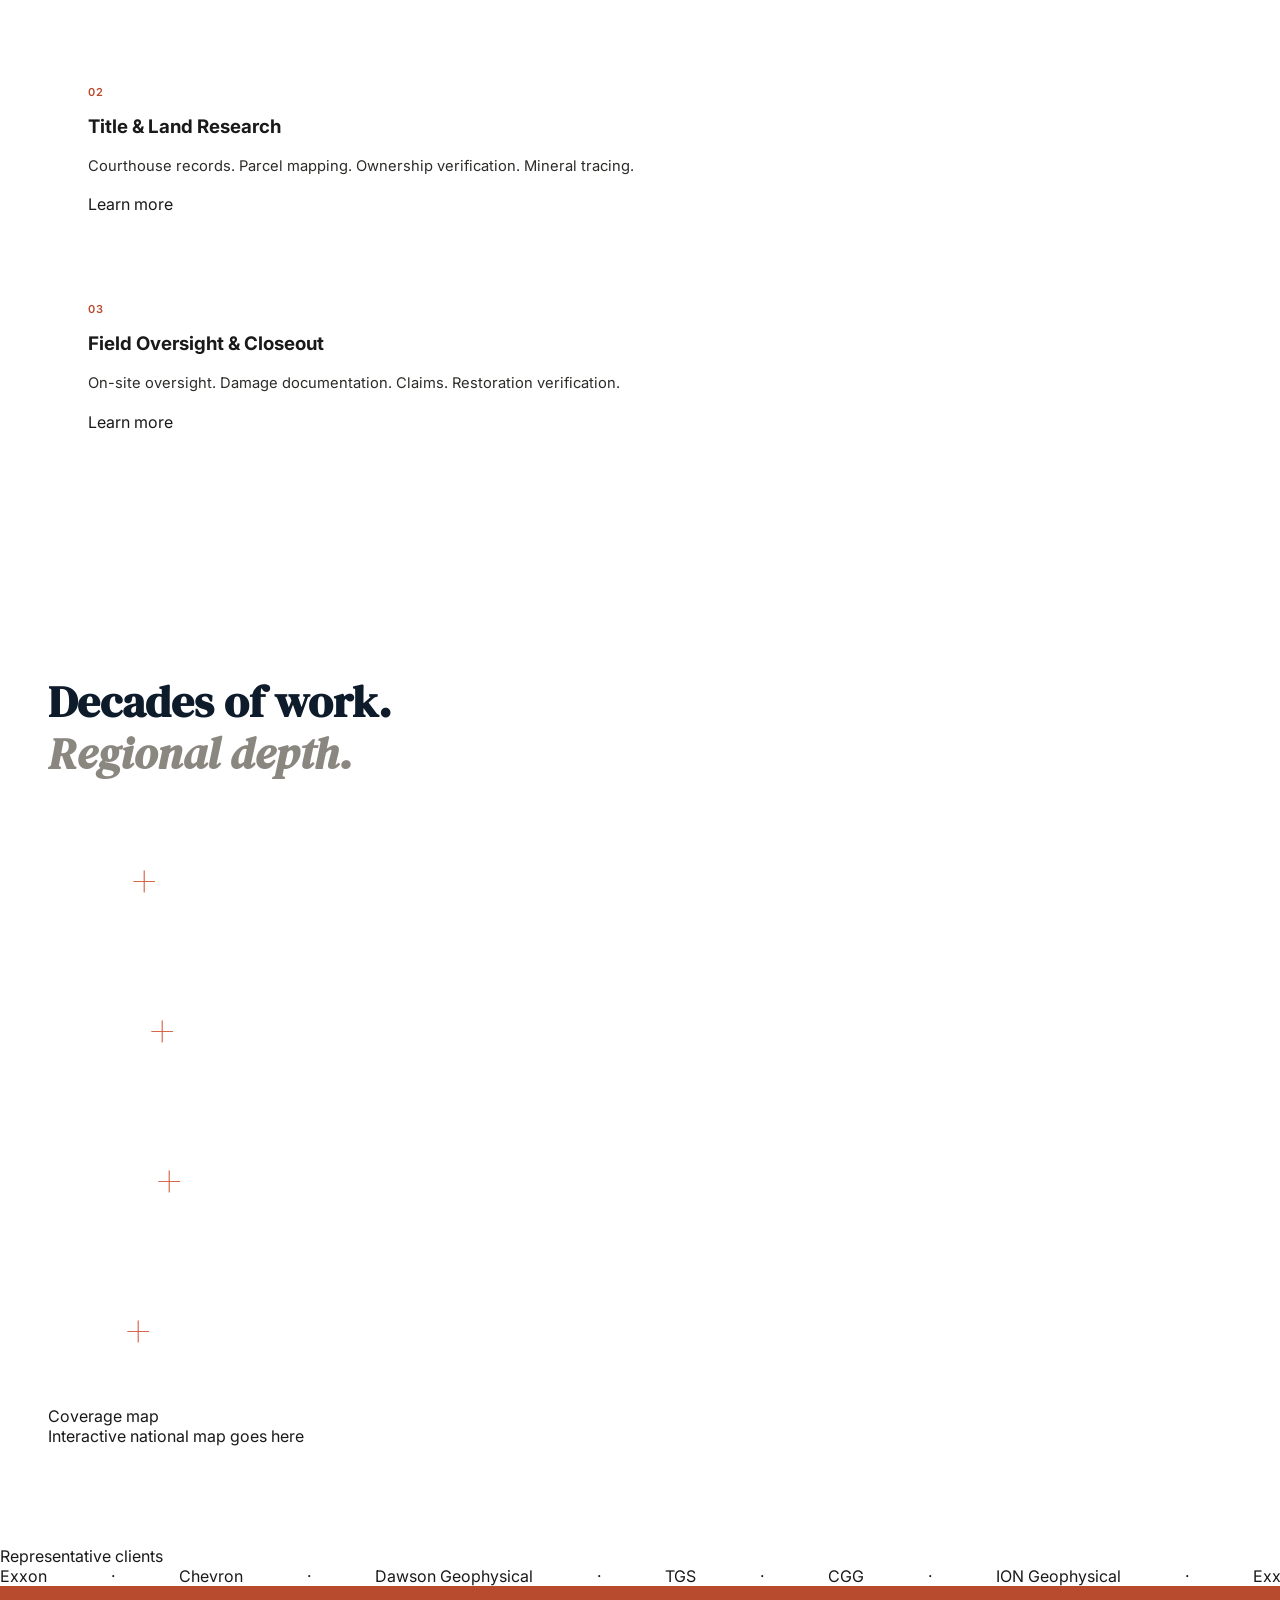
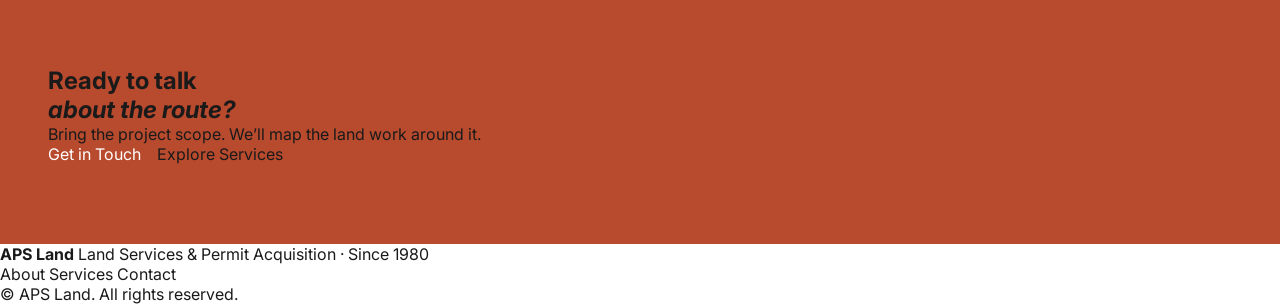
==== commit c475abf3: "Rename index (9).html to index.html" ====
--- a/index.html
+++ b/index.html
@@ -1,331 +1,161 @@
 <!DOCTYPE html>
 <html lang="en">
 <head>
-  <meta charset="UTF-8" />
-  <meta name="viewport" content="width=device-width, initial-scale=1.0" />
-  <title>APS Land — Permit Acquisition & Land Services Since 1980</title>
-  <meta name="description" content="APS Land delivers permit acquisition, land services, and field oversight for energy and infrastructure projects across 27+ states. In business since 1980." />
-  <link rel="canonical" href="https://apsland.com/" />
-  <link rel="stylesheet" href="style.css" />
-  <!-- Favicon placeholder: swap in /assets/favicon.ico -->
+<meta charset="UTF-8" />
+<meta name="viewport" content="width=device-width, initial-scale=1.0" />
+<title>APS Land — Permit Acquisition & Land Services</title>
+<link rel="stylesheet" href="style.css" />
+<link rel="preconnect" href="https://fonts.googleapis.com" />
+<link rel="preconnect" href="https://fonts.gstatic.com" crossorigin />
+<link href="https://fonts.googleapis.com/css2?family=Cormorant+Garamond:ital,wght@0,300;0,400;0,500;0,600;1,300;1,400;1,500&family=DM+Sans:wght@300;400;500;600;700&display=swap" rel="stylesheet" />
 </head>
 <body>
 
-  <!-- ============================================================
-       NAV
-       ============================================================ -->
-  <nav class="nav" role="navigation" aria-label="Main navigation">
-    <a class="nav-logo" href="index.html" aria-label="APS Land home">
-      <!-- Swap src for your logo file. White version works here since filter handles it. -->
-      <img src="https://vncnlsn.github.io/apsland/logo.png" alt="APS Land" />
-    </a>
-    <button class="nav-toggle" aria-label="Toggle menu" aria-expanded="false">
+<header class="nav-wrap" id="site-nav">
+  <nav class="nav-inner">
+    <a href="index.html" class="nav-logo">APS <em>Land</em></a>
+    <ul class="nav-links" id="nav-links">
+      <li><a href="about.html">About</a></li>
+      <li><a href="services.html">Services</a></li>
+      <li><a href="contact.html">Contact</a></li>
+      <li><a href="contact.html" class="btn-nav-cta">Request Consultation</a></li>
+    </ul>
+    <button class="nav-toggle" id="nav-toggle" aria-label="Open menu" aria-expanded="false">
       <span></span><span></span><span></span>
     </button>
-    <ul class="nav-links" role="list">
-      <li><a href="services.html">Services</a></li>
-      <li><a href="contact.html">Contact</a></li>
-      <li class="nav-cta"><a href="contact.html">Request Consultation</a></li>
-    </ul>
   </nav>
+</header>
 
-  <!-- ============================================================
-       HERO
-       ============================================================ -->
-  <section class="hero" aria-label="Hero">
-    <!-- Swap video src for your file. Fallback image covers no-video. -->
-    <video class="hero-media" autoplay muted loop playsinline poster="assets/hero-poster.jpg">
-      <source src="assets/hero_video.mp4" type="video/mp4" />
-    </video>
-    <div class="hero-overlay" aria-hidden="true"></div>
+<section class="hero" aria-label="Introduction">
+  <video class="hero-video" autoplay muted loop playsinline preload="auto">
+    <source src="assets/hero_video.mp4" type="video/mp4" />
+  </video>
+  <div class="hero-vignette" aria-hidden="true"></div>
+  <div class="hero-content">
+    <span class="eyebrow">Permit acquisition · Land services</span>
+    <h1 class="hero-headline">Access, permitting,<br /><em>and field oversight.</em></h1>
+    <p class="hero-sub">Title research. Landowner contact. Permit acquisition. Closeout. Since 1980.</p>
+    <div class="hero-actions">
+      <a href="services.html" class="btn-primary">View Services</a>
+      <a href="about.html" class="btn-ghost">About APS</a>
+    </div>
+  </div>
+</section>
 
-    <div class="hero-content">
-      <p class="hero-eyebrow">Permit Acquisition &amp; Land Services — Since 1980</p>
-      <h1 class="hero-headline">
-        Access, permitting,<br />
-        <em>and field oversight.</em>
-      </h1>
-      <p class="hero-sub">
-        APS handles the land work that has to be right before a project can move —
-        title research, landowner contact, permit acquisition, and closeout across
-        27+ states.
-      </p>
-      <div class="hero-actions">
-        <a href="services.html" class="btn btn-primary">View Services</a>
-        <a href="contact.html" class="btn btn-outline">Talk to Our Team</a>
-      </div>
+<div class="landowner-bar">
+  <p>Got a letter or call from APS? <a href="contact.html">Start here.</a></p>
+</div>
+
+<section class="section">
+  <div class="mission-inner">
+    <p class="mission-statement">The land work that has to be right before a project can move.</p>
+    <p class="mission-sub">Straight answers. Dependable follow-through. Field work that holds up.</p>
+  </div>
+</section>
+
+<section class="section section-cream" aria-labelledby="services-heading">
+  <div class="section-header" style="display:flex;align-items:flex-end;justify-content:space-between;gap:1.5rem;flex-wrap:wrap;">
+    <h2 class="section-title" id="services-heading">What APS<br /><em>handles best.</em></h2>
+    <a href="services.html" class="btn-text">Full services</a>
+  </div>
+  <div class="services-grid">
+    <div class="service-card">
+      <span class="service-num">01</span>
+      <h3>Permit Acquisition</h3>
+      <p>Seismic, pipeline, and infrastructure permitting. Direct landowner contact. Clean paper trail.</p>
+      <a href="services.html" class="btn-text">Learn more</a>
     </div>
+    <div class="service-card">
+      <span class="service-num">02</span>
+      <h3>Title &amp; Land Research</h3>
+      <p>Courthouse records. Parcel mapping. Ownership verification. Mineral tracing.</p>
+      <a href="services.html" class="btn-text">Learn more</a>
+    </div>
+    <div class="service-card">
+      <span class="service-num">03</span>
+      <h3>Field Oversight &amp; Closeout</h3>
+      <p>On-site oversight. Damage documentation. Claims. Restoration verification.</p>
+      <a href="services.html" class="btn-text">Learn more</a>
+    </div>
+  </div>
+</section>
 
-    <div class="hero-scroll" aria-hidden="true">Scroll</div>
-    <aside class="hero-notice">
-      Got a letter or call from APS?&nbsp; <a href="contact.html">Start here →</a>
-    </aside>
-  </section>
-
-  <!-- ============================================================
-       STATS
-       ============================================================ -->
-  <section class="stats" aria-label="Company statistics">
-    <div class="stats-inner">
-      <div class="stat-item reveal">
-        <div class="stat-num"><span data-count="45" data-suffix="+">45+</span></div>
-        <div class="stat-label">Years in Operation</div>
-      </div>
-      <div class="stat-item reveal reveal-delay-1">
-        <div class="stat-num"><span data-count="12000" data-suffix="+">12,000+</span></div>
-        <div class="stat-label">Permits Secured</div>
-      </div>
-      <div class="stat-item reveal reveal-delay-2">
-        <div class="stat-num"><span data-count="40000" data-suffix="+">40,000+</span></div>
-        <div class="stat-label">Landowners Contacted</div>
-      </div>
-      <div class="stat-item reveal reveal-delay-3">
-        <div class="stat-num"><span data-count="1000" data-suffix="+">1,000+</span></div>
-        <div class="stat-label">Projects Supported</div>
-      </div>
-    </div>
-  </section>
-
-  <!-- ============================================================
-       SERVICES (HOME SUMMARY)
-       ============================================================ -->
-  <section class="section services-home" id="services" aria-labelledby="services-heading">
-    <div class="container">
-      <div class="section-head">
-        <div>
-          <p class="section-label">What We Do</p>
-          <h2 class="section-title" id="services-heading">
-            What APS <em>handles best.</em>
-          </h2>
+<section class="section section-navy" aria-label="Scale and coverage">
+  <div class="reach-inner">
+    <div>
+      <h2 class="section-title" style="margin-bottom:1.75rem;">Decades of work.<br /><em>Regional depth.</em></h2>
+      <div class="stats-grid">
+        <div class="stat-item">
+          <span class="stat-num">45<span>+</span></span>
+          <span class="stat-label">Years</span>
         </div>
-        <a href="services.html" class="btn btn-dark">Full Services Overview →</a>
-      </div>
-
-      <div class="service-cards">
-        <div class="service-card reveal">
-          <p class="service-num">01</p>
-          <h3 class="service-card-title">Permit Acquisition</h3>
-          <p>Seismic, pipeline, and infrastructure permitting with direct landowner contact and a clean paper trail — from the first conversation to the signed permit.</p>
-          <a href="services.html#permitting" class="service-link">Learn more →</a>
+        <div class="stat-item">
+          <span class="stat-num">12k<span>+</span></span>
+          <span class="stat-label">Permits</span>
         </div>
-        <div class="service-card reveal reveal-delay-1">
-          <p class="service-num">02</p>
-          <h3 class="service-card-title">Title &amp; Land Research</h3>
-          <p>Courthouse records, parcel mapping, ownership verification, and mineral tracing so the project starts with a clear route and fewer surprises.</p>
-          <a href="services.html#research" class="service-link">Learn more →</a>
+        <div class="stat-item">
+          <span class="stat-num">40k<span>+</span></span>
+          <span class="stat-label">Landowners</span>
         </div>
-        <div class="service-card reveal reveal-delay-2">
-          <p class="service-num">03</p>
-          <h3 class="service-card-title">Field Oversight &amp; Closeout</h3>
-          <p>On-site oversight during operations, damage documentation, claims management, and restoration verification through final closeout.</p>
-          <a href="services.html#oversight" class="service-link">Learn more →</a>
-        </div>
-        <div class="service-card reveal">
-          <p class="service-num">04</p>
-          <h3 class="service-card-title">Right-of-Way Acquisition</h3>
-          <p>Negotiation, documentation, and execution of right-of-way agreements for pipelines, power lines, and surface use, handled professionally from first contact.</p>
-          <a href="services.html#row" class="service-link">Learn more →</a>
-        </div>
-        <div class="service-card reveal reveal-delay-1">
-          <p class="service-num">05</p>
-          <h3 class="service-card-title">GIS &amp; Data Management</h3>
-          <p>Precision parcel mapping, 2D/3D project design, and spatial data systems that give every project a clear, documented geographic foundation.</p>
-          <a href="services.html#gis" class="service-link">Learn more →</a>
-        </div>
-        <div class="service-card reveal reveal-delay-2">
-          <p class="service-num">06</p>
-          <h3 class="service-card-title">Project Support</h3>
-          <p>Full-scope project management from planning through closeout — coordinating land, permit, and field timelines so nothing falls through the cracks.</p>
-          <a href="services.html#project" class="service-link">Learn more →</a>
+        <div class="stat-item">
+          <span class="stat-num">1k<span>+</span></span>
+          <span class="stat-label">Projects</span>
         </div>
       </div>
     </div>
-  </section>
-
-  <!-- ============================================================
-     MAP — COVERAGE  (replace existing map-section in index.html)
-     ============================================================ -->
-<section class="map-section" id="coverage" aria-labelledby="map-heading">
-  <div class="map-layout">
-
-    <!-- Sidebar -->
-    <div class="map-sidebar">
-      <p class="section-label">Where We Work</p>
-      <h2 class="section-title" id="map-heading">
-        Decades of work. <em>Regional depth.</em>
-      </h2>
-      <p>
-        APS has built active project experience across 27+ states since 1981.
-        Deep roots in Texas, the Mountain West, the Gulf Coast, and the Great
-        Plains mean we already know the land, the landowners, and the local
-        agencies before your project starts.
-      </p>
-
-      <!-- Macro stats strip -->
-      <div class="map-coverage-stats">
-        <div class="mcs-item">
-          <span class="mcs-val">27+</span>
-          <span class="mcs-lbl">States Active</span>
-        </div>
-        <div class="mcs-item">
-          <span class="mcs-val">45 yrs</span>
-          <span class="mcs-lbl">In Operation</span>
-        </div>
-        <div class="mcs-item">
-          <span class="mcs-val">40k+</span>
-          <span class="mcs-lbl">Landowners Contacted</span>
-        </div>
-        <div class="mcs-item">
-          <span class="mcs-val">12k+</span>
-          <span class="mcs-lbl">Permits Secured</span>
-        </div>
+    <div class="map-stage" aria-label="Coverage map placeholder">
+      <div class="map-placeholder">
+        <p>Coverage map</p>
+        <p>Interactive national map goes here</p>
       </div>
-
-      <div class="map-state-panel" id="map-state-panel" aria-live="polite">
-        <div class="msp-name" id="msp-name"></div>
-        <div class="msp-status" id="msp-status"></div>
-        <div class="msp-stats" id="msp-stats"></div>
-      </div>
-
-      <a href="contact.html" class="btn btn-primary">Discuss Your Route →</a>
-    </div><!-- /.map-sidebar -->
-
-    <!-- Map canvas — SVG injected by us-map.js -->
-    <div class="map-canvas" aria-label="Interactive US coverage map">
-      <div id="us-map"></div>
     </div>
-
-  </div><!-- /.map-layout -->
+  </div>
 </section>
 
-  <!-- ============================================================
-       LOGO MARQUEE
-       ============================================================ -->
-  <section class="marquee-section" aria-label="Representative clients">
-    <p class="marquee-label">Representative Clients &amp; Partners</p>
-    <div class="marquee-track-wrap">
-      <div class="marquee-track" aria-hidden="true">
-        <span class="marquee-item">ExxonMobil</span>
-        <span class="marquee-item">Chevron</span>
-        <span class="marquee-item">Dawson Geophysical</span>
-        <span class="marquee-item">TGS</span>
-        <span class="marquee-item">CGG</span>
-        <span class="marquee-item">ION Geophysical</span>
-        <span class="marquee-item">Halliburton</span>
-        <span class="marquee-item">Williams Companies</span>
-        <span class="marquee-item">ExxonMobil</span>
-        <span class="marquee-item">Chevron</span>
-        <span class="marquee-item">Dawson Geophysical</span>
-        <span class="marquee-item">TGS</span>
-        <span class="marquee-item">CGG</span>
-        <span class="marquee-item">ION Geophysical</span>
-        <span class="marquee-item">Halliburton</span>
-        <span class="marquee-item">Williams Companies</span>
-      </div>
+<section class="clients-section" aria-label="Clients">
+  <p class="clients-label">Representative clients</p>
+  <div class="marquee-wrap" aria-hidden="true">
+    <div class="marquee-track">
+      <span class="client-name">Exxon</span><span class="client-sep">·</span>
+      <span class="client-name">Chevron</span><span class="client-sep">·</span>
+      <span class="client-name">Dawson Geophysical</span><span class="client-sep">·</span>
+      <span class="client-name">TGS</span><span class="client-sep">·</span>
+      <span class="client-name">CGG</span><span class="client-sep">·</span>
+      <span class="client-name">ION Geophysical</span><span class="client-sep">·</span>
+      <span class="client-name">Exxon</span><span class="client-sep">·</span>
+      <span class="client-name">Chevron</span><span class="client-sep">·</span>
+      <span class="client-name">Dawson Geophysical</span><span class="client-sep">·</span>
+      <span class="client-name">TGS</span><span class="client-sep">·</span>
+      <span class="client-name">CGG</span><span class="client-sep">·</span>
+      <span class="client-name">ION Geophysical</span><span class="client-sep">·</span>
     </div>
-  </section>
+  </div>
+</section>
 
-  <!-- ============================================================
-       PROCESS
-       ============================================================ -->
-  <section class="section process-section" id="process" aria-labelledby="process-heading">
-    <div class="container">
-      <p class="section-label reveal">How It Works</p>
-      <h2 class="section-title reveal reveal-delay-1" id="process-heading">
-        From first review to final closeout. <em>One sequence.</em>
-      </h2>
-      <p class="section-lead reveal reveal-delay-2">
-        The work is straightforward when the order is right. That is how APS keeps projects
-        moving and keeps field issues from becoming project problems.
-      </p>
+<section class="cta-band" aria-label="Contact">
+  <h2 class="cta-headline">Ready to talk<br /><em>about the route?</em></h2>
+  <p class="cta-sub">Bring the project scope. We’ll map the land work around it.</p>
+  <div class="cta-actions">
+    <a href="contact.html" class="btn-primary">Get in Touch</a>
+    <a href="services.html" class="btn-ghost">Explore Services</a>
+  </div>
+</section>
 
-      <div class="process-grid">
-        <div class="process-step reveal">
-          <div class="step-num" aria-hidden="true">01</div>
-          <h3 class="step-title">Scope &amp; Research</h3>
-          <p>Map the route, verify ownership, and flag parcels that need extra attention before anyone starts contacting landowners.</p>
-        </div>
-        <div class="process-step reveal reveal-delay-1">
-          <div class="step-num" aria-hidden="true">02</div>
-          <h3 class="step-title">Contact &amp; Negotiation</h3>
-          <p>Make clear, professional contact with each landowner, answer questions directly, and document the full conversation trail.</p>
-        </div>
-        <div class="process-step reveal reveal-delay-2">
-          <div class="step-num" aria-hidden="true">03</div>
-          <h3 class="step-title">Field Oversight</h3>
-          <p>Stay present once crews mobilize so permit terms, access routes, and restoration requirements are followed in the field.</p>
-        </div>
-        <div class="process-step reveal reveal-delay-3">
-          <div class="step-num" aria-hidden="true">04</div>
-          <h3 class="step-title">Closeout &amp; Claims</h3>
-          <p>Verify restoration, resolve remaining issues, and close the project cleanly so the client can return to the same area when needed.</p>
-        </div>
-      </div>
+<footer class="site-footer">
+  <div class="footer-inner">
+    <div class="footer-brand">
+      <strong>APS Land</strong>
+      Land Services &amp; Permit Acquisition · Since 1980
     </div>
-  </section>
+    <nav class="footer-nav" aria-label="Footer">
+      <a href="about.html">About</a>
+      <a href="services.html">Services</a>
+      <a href="contact.html">Contact</a>
+    </nav>
+    <p class="footer-legal">© APS Land. All rights reserved.</p>
+  </div>
+</footer>
 
-  <!-- ============================================================
-       CTA BAND
-       ============================================================ -->
-  <section class="cta-band" aria-labelledby="cta-heading">
-    <div class="container">
-      <h2 class="section-title" id="cta-heading">
-        Ready to talk <em>about the route?</em>
-      </h2>
-      <div class="cta-actions">
-        <a href="contact.html" class="btn btn-white">Get in Touch</a>
-        <a href="services.html" class="btn btn-ghost-white">Explore Services</a>
-      </div>
-    </div>
-  </section>
-
-  <!-- ============================================================
-       FOOTER
-       ============================================================ -->
-  <footer class="footer" role="contentinfo">
-    <div class="footer-grid">
-      <div class="footer-logo">
-        <img src="https://vncnlsn.github.io/apsland/logo.png" alt="APS Land" />
-        <p class="footer-tagline">Land Services &amp; Permit Acquisition<br />Since 1980</p>
-      </div>
-      <div>
-        <p class="footer-col-title">Navigation</p>
-        <ul class="footer-links">
-          <li><a href="services.html">Services</a></li>
-          <li><a href="contact.html">Contact</a></li>
-          <li><a href="contact.html">Request Consultation</a></li>
-        </ul>
-      </div>
-      <div>
-        <p class="footer-col-title">Services</p>
-        <ul class="footer-links">
-          <li><a href="services.html#permitting">Permit Acquisition</a></li>
-          <li><a href="services.html#research">Title &amp; Land Research</a></li>
-          <li><a href="services.html#oversight">Field Oversight</a></li>
-          <li><a href="services.html#row">Right-of-Way</a></li>
-          <li><a href="services.html#gis">GIS &amp; Data</a></li>
-        </ul>
-      </div>
-      <div>
-        <p class="footer-col-title">Contact</p>
-        <div class="footer-contact-item">
-          <a href="tel:+1XXXXXXXXXX"><!-- Swap in real phone -->(XXX) XXX-XXXX</a>
-        </div>
-        <div class="footer-contact-item">
-          <a href="mailto:info@apsland.com">info@apsland.com</a>
-        </div>
-        <div class="footer-contact-item">
-          <!-- Swap in real address -->
-          Texas &amp; Nationwide
-        </div>
-      </div>
-    </div>
-    <div class="footer-bottom">
-      <p class="footer-copy">© Allstate Permit Services. All rights reserved.</p>
-    </div>
-  </footer>
-
-  <script src="main.js" defer></script>
-  <script src="us-map.js" defer></script>
+<script src="main.js"></script>
 </body>
 </html>
--- a/style.css
+++ b/style.css
@@ -753,60 +753,97 @@
 /* ============================================================
    SERVICES PAGE
    ============================================================ */
-.page-hero {
+
+/* ---- Fixed-viewport shell: hero + selector fill one screen ---- */
+.services-viewport {
+  min-height: 100vh;
+  padding-top: var(--nav-h);
+  display: flex;
+  flex-direction: column;
+}
+.services-hero-compact {
+  padding: 32px 48px 24px;
+  border-bottom: 1px solid var(--gray-200);
+}
+.services-hero-compact .section-label { margin-bottom: 8px; }
+.services-hero-title {
+  font-family: var(--type-display);
+  font-size: clamp(1.4rem, 2.4vw, 1.9rem);
+  line-height: 1.25;
+  color: var(--navy);
+  max-width: 760px;
+}
+
+/* ---- Selector: sidebar tabs + swapped content panel ---- */
+.services-selector {
+  flex: 1;
+  min-height: 0;
+  display: grid;
+  grid-template-columns: 240px 1fr;
+}
+.services-sidebar {
+  list-style: none;
   background: var(--navy);
-  padding: 160px 48px 80px;
-}
-.page-hero .section-label { color: var(--rust-lt); margin-bottom: 12px; }
-.page-hero .section-title { color: #fff; max-width: 700px; }
-.page-hero p {
-  color: rgba(255,255,255,0.6);
-  font-size: 1.05rem;
-  line-height: 1.7;
-  max-width: 560px;
-  margin-top: 20px;
-}
-.services-detail { background: #fff; }
-.service-block {
-  display: grid;
-  grid-template-columns: 1fr 1fr;
-  min-height: 440px;
-  border-bottom: 1px solid var(--gray-200);
-}
-.service-block:nth-child(even) .service-block-info { order: 2; }
-.service-block:nth-child(even) .service-block-visual { order: 1; }
-.service-block-info {
-  padding: 72px 56px;
-  display: flex;
-  flex-direction: column;
-  justify-content: center;
-}
-.service-block-num {
-  font-family: var(--type-display);
-  font-size: 5rem;
-  line-height: 1;
-  color: var(--gray-200);
-  margin-bottom: 8px;
-}
-.service-block-title {
-  font-family: var(--type-display);
-  font-size: 2rem;
+  padding: 20px 0;
+  overflow-y: auto;
+}
+.services-tab {
+  display: flex;
+  align-items: center;
+  gap: 14px;
+  width: 100%;
+  text-align: left;
+  background: none;
+  border: none;
+  border-left: 2px solid transparent;
+  padding: 14px 24px;
+  font-family: var(--type-body);
+  font-size: 13.5px;
+  font-weight: 500;
+  color: rgba(255,255,255,0.55);
+  cursor: pointer;
+  transition: color 0.18s, background 0.18s, border-color 0.18s;
+}
+.services-tab:hover { color: rgba(255,255,255,0.85); }
+.services-tab.active {
+  color: #fff;
+  background: rgba(184,74,46,0.12);
+  border-left-color: var(--rust);
+}
+.services-tab-num {
+  font-family: var(--type-display);
+  font-size: 13px;
+  color: var(--rust-lt);
+  min-width: 20px;
+}
+
+.services-panel-wrap {
+  padding: 48px 56px;
+  overflow-y: auto;
+  display: flex;
+  align-items: center;
+}
+.services-panel { display: none; max-width: 620px; }
+.services-panel.active { display: block; }
+.services-panel-title {
+  font-family: var(--type-display);
+  font-size: 1.9rem;
   color: var(--navy);
-  margin-bottom: 20px;
+  margin-bottom: 18px;
   line-height: 1.15;
 }
-.service-block-info p {
+.services-panel p {
   font-size: 0.95rem;
   line-height: 1.75;
   color: var(--gray-800);
-  margin-bottom: 16px;
+  margin-bottom: 20px;
 }
 .service-bullets {
   list-style: none;
   display: flex;
   flex-direction: column;
-  gap: 8px;
-  margin: 16px 0 28px;
+  gap: 9px;
+  margin: 0 0 28px;
 }
 .service-bullets li {
   font-size: 0.88rem;
@@ -822,32 +859,49 @@
   color: var(--rust);
   font-size: 0.8rem;
 }
-.service-block-visual {
-  background: var(--navy-mid);
-  position: relative;
-  overflow: hidden;
-}
-.service-block-visual-inner {
-  position: absolute;
-  inset: 0;
-  display: flex;
+
+@media (max-width: 900px) {
+  .services-viewport { min-height: 0; }
+  .services-hero-compact { padding: 100px 24px 20px; }
+  .services-selector { grid-template-columns: 1fr; }
+  .services-sidebar {
+    display: flex;
+    overflow-x: auto;
+    padding: 6px 12px;
+    gap: 2px;
+  }
+  .services-tab {
+    width: auto;
+    white-space: nowrap;
+    border-left: none;
+    border-bottom: 2px solid transparent;
+    padding: 12px 16px;
+  }
+  .services-tab.active { border-bottom-color: var(--rust); }
+  .services-panel-wrap { padding: 32px 24px; align-items: flex-start; }
+}
+
+/* ---- Broad statement + CTA, below the fold ---- */
+.services-statement {
+  background: var(--sand);
+  padding: 72px 48px;
+  text-align: center;
+}
+.services-statement .container {
+  max-width: 700px;
+  display: flex;
+  flex-direction: column;
   align-items: center;
-  justify-content: center;
-  font-family: var(--type-display);
-  font-size: 8rem;
-  color: rgba(255,255,255,0.04);
-  user-select: none;
-}
-.service-block-visual-accent {
-  position: absolute;
-  bottom: 0; left: 0; right: 0;
-  height: 4px;
-  background: var(--rust);
-}
-@media (max-width: 900px) {
-  .service-block { grid-template-columns: 1fr; }
-  .service-block-info { padding: 48px 24px; order: 2 !important; }
-  .service-block-visual { min-height: 200px; order: 1 !important; }
+  gap: 32px;
+}
+.services-statement-text {
+  font-family: var(--type-display);
+  font-size: clamp(1.3rem, 2.2vw, 1.7rem);
+  line-height: 1.5;
+  color: var(--navy);
+}
+@media (max-width: 768px) {
+  .services-statement { padding: 56px 24px; }
 }
 
 /* ============================================================
